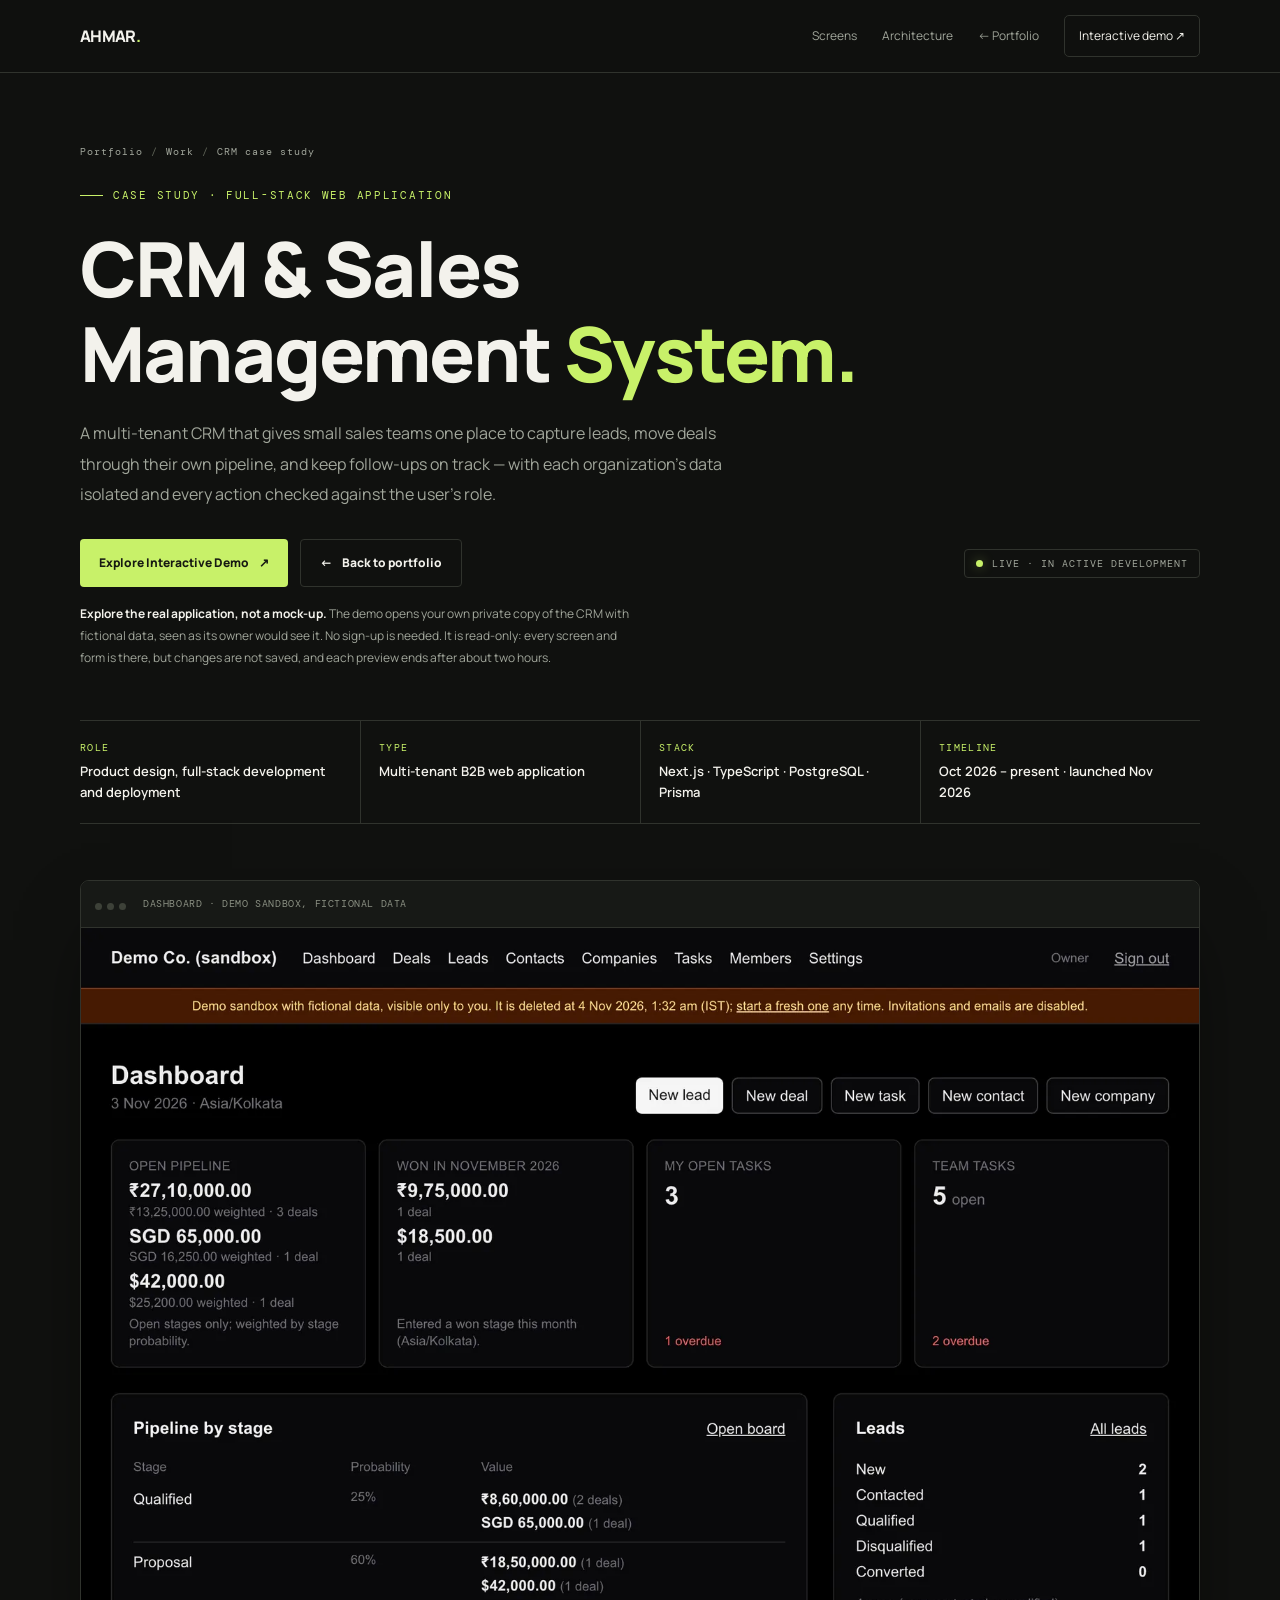
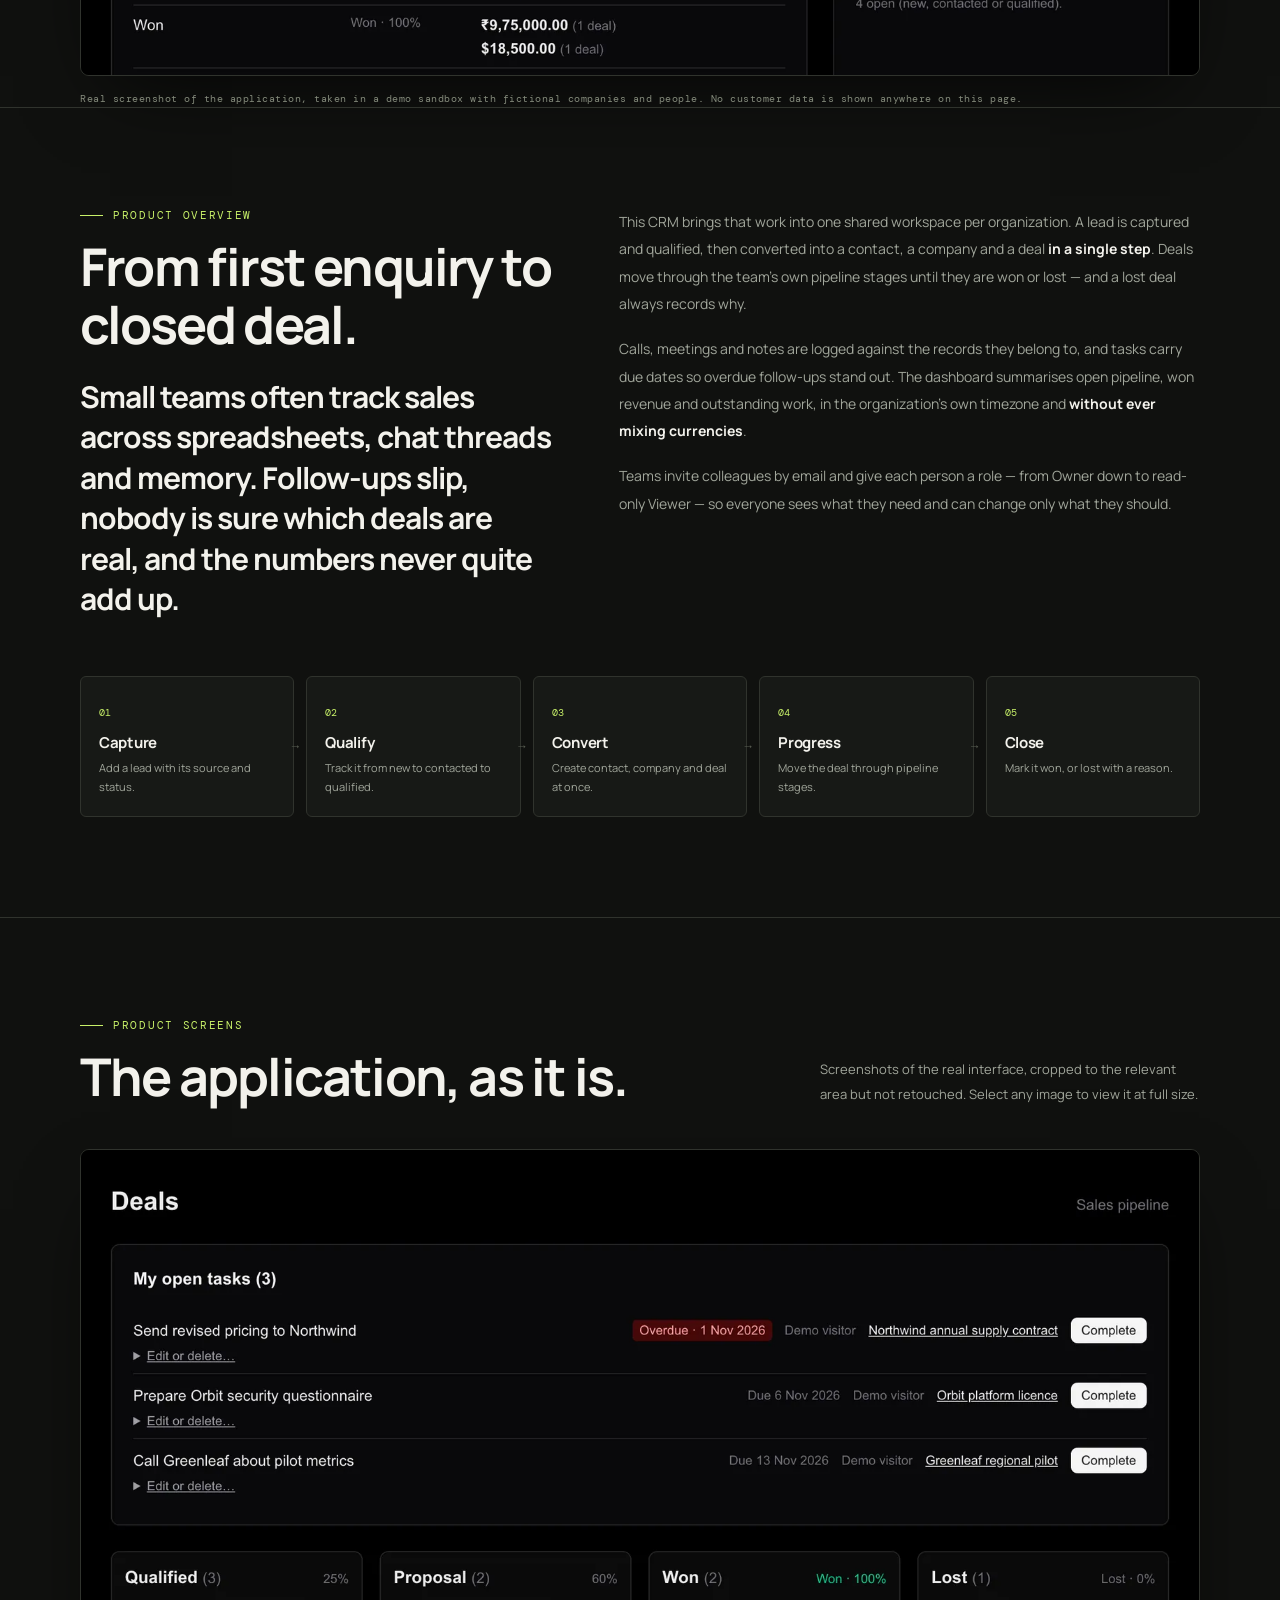
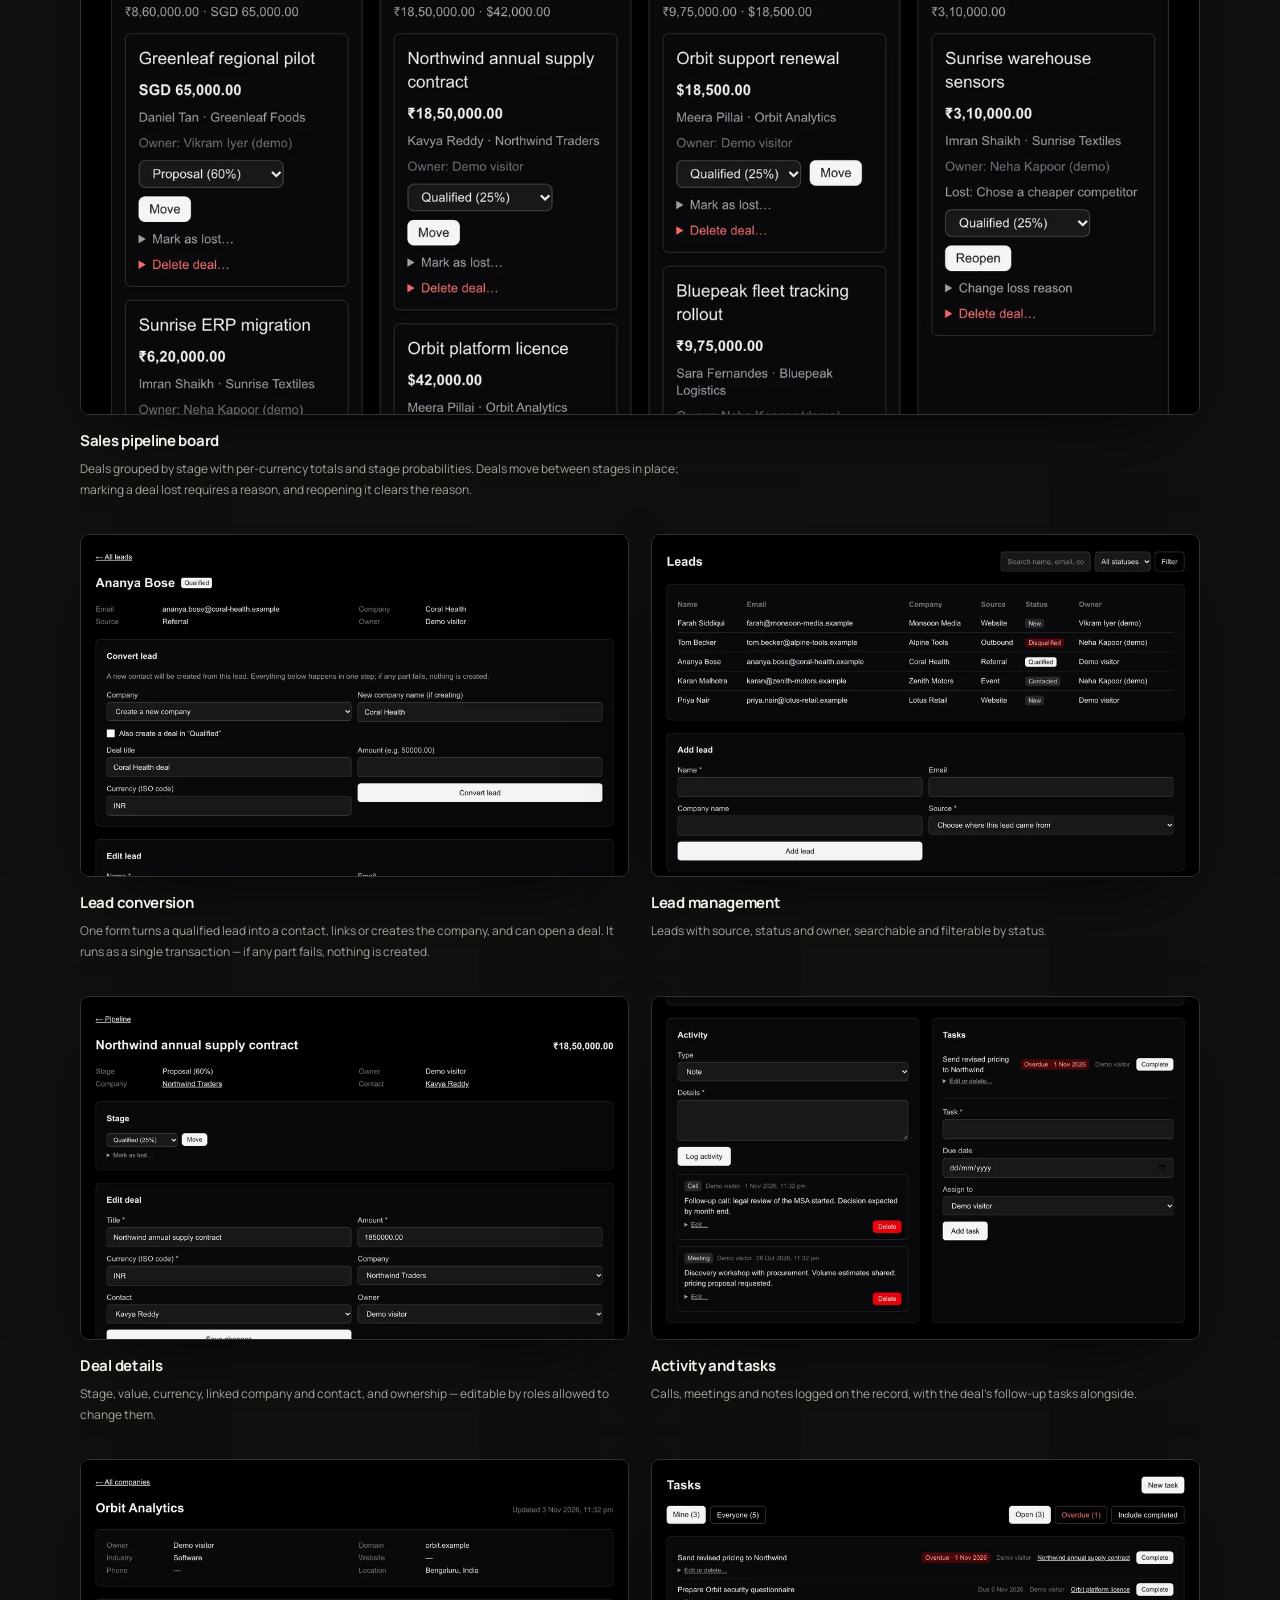
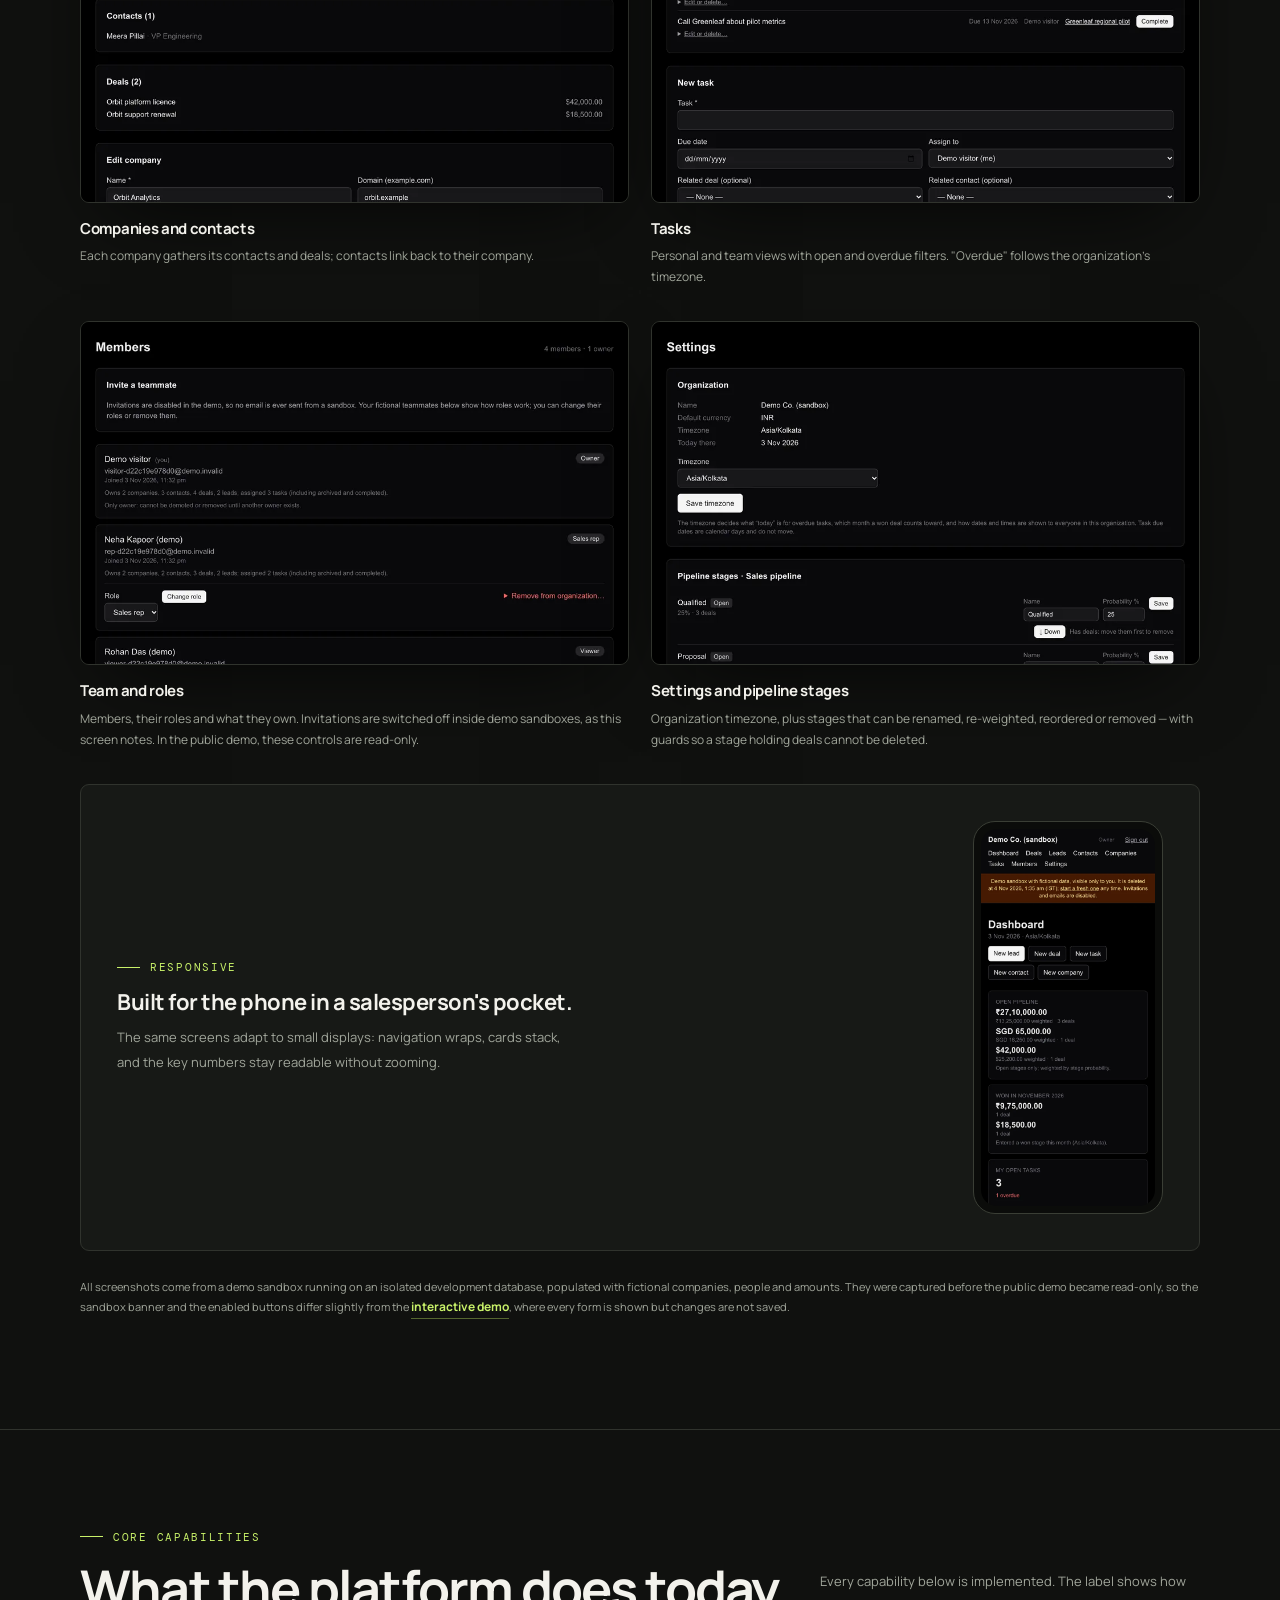
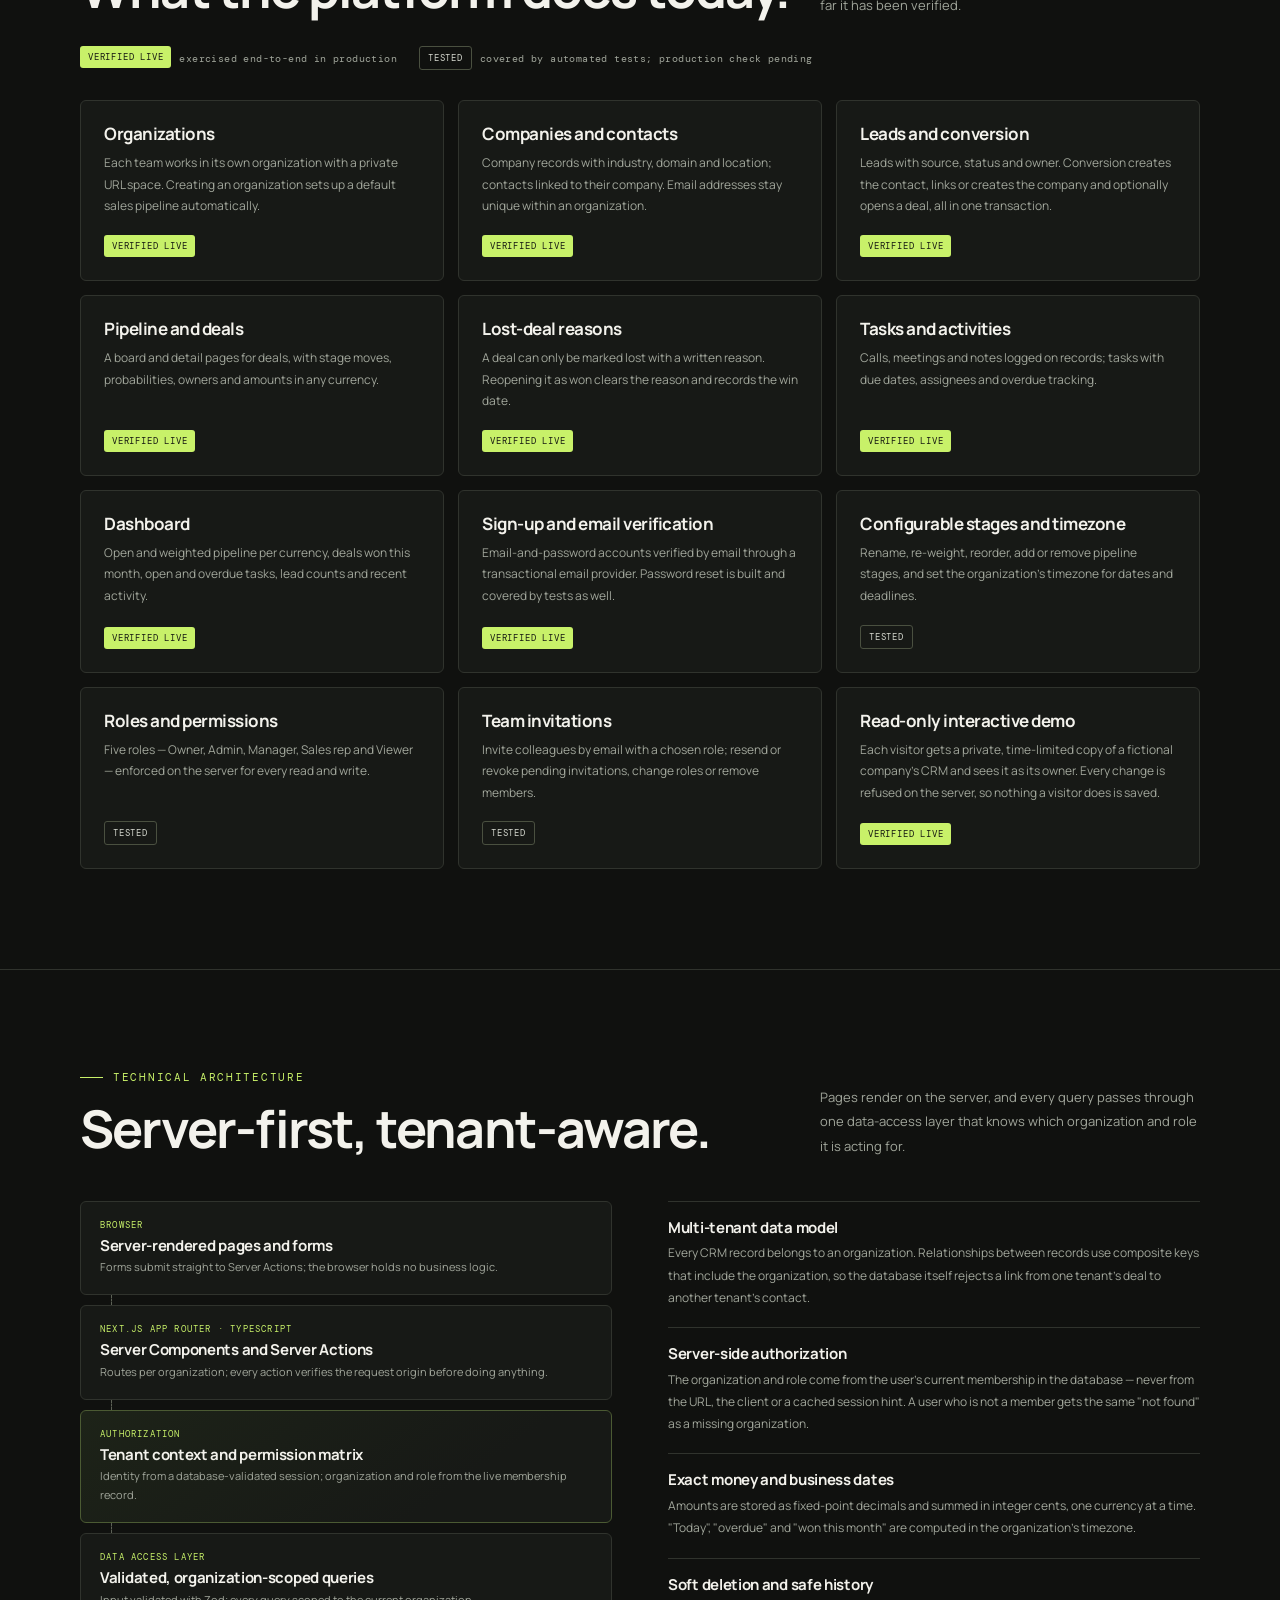
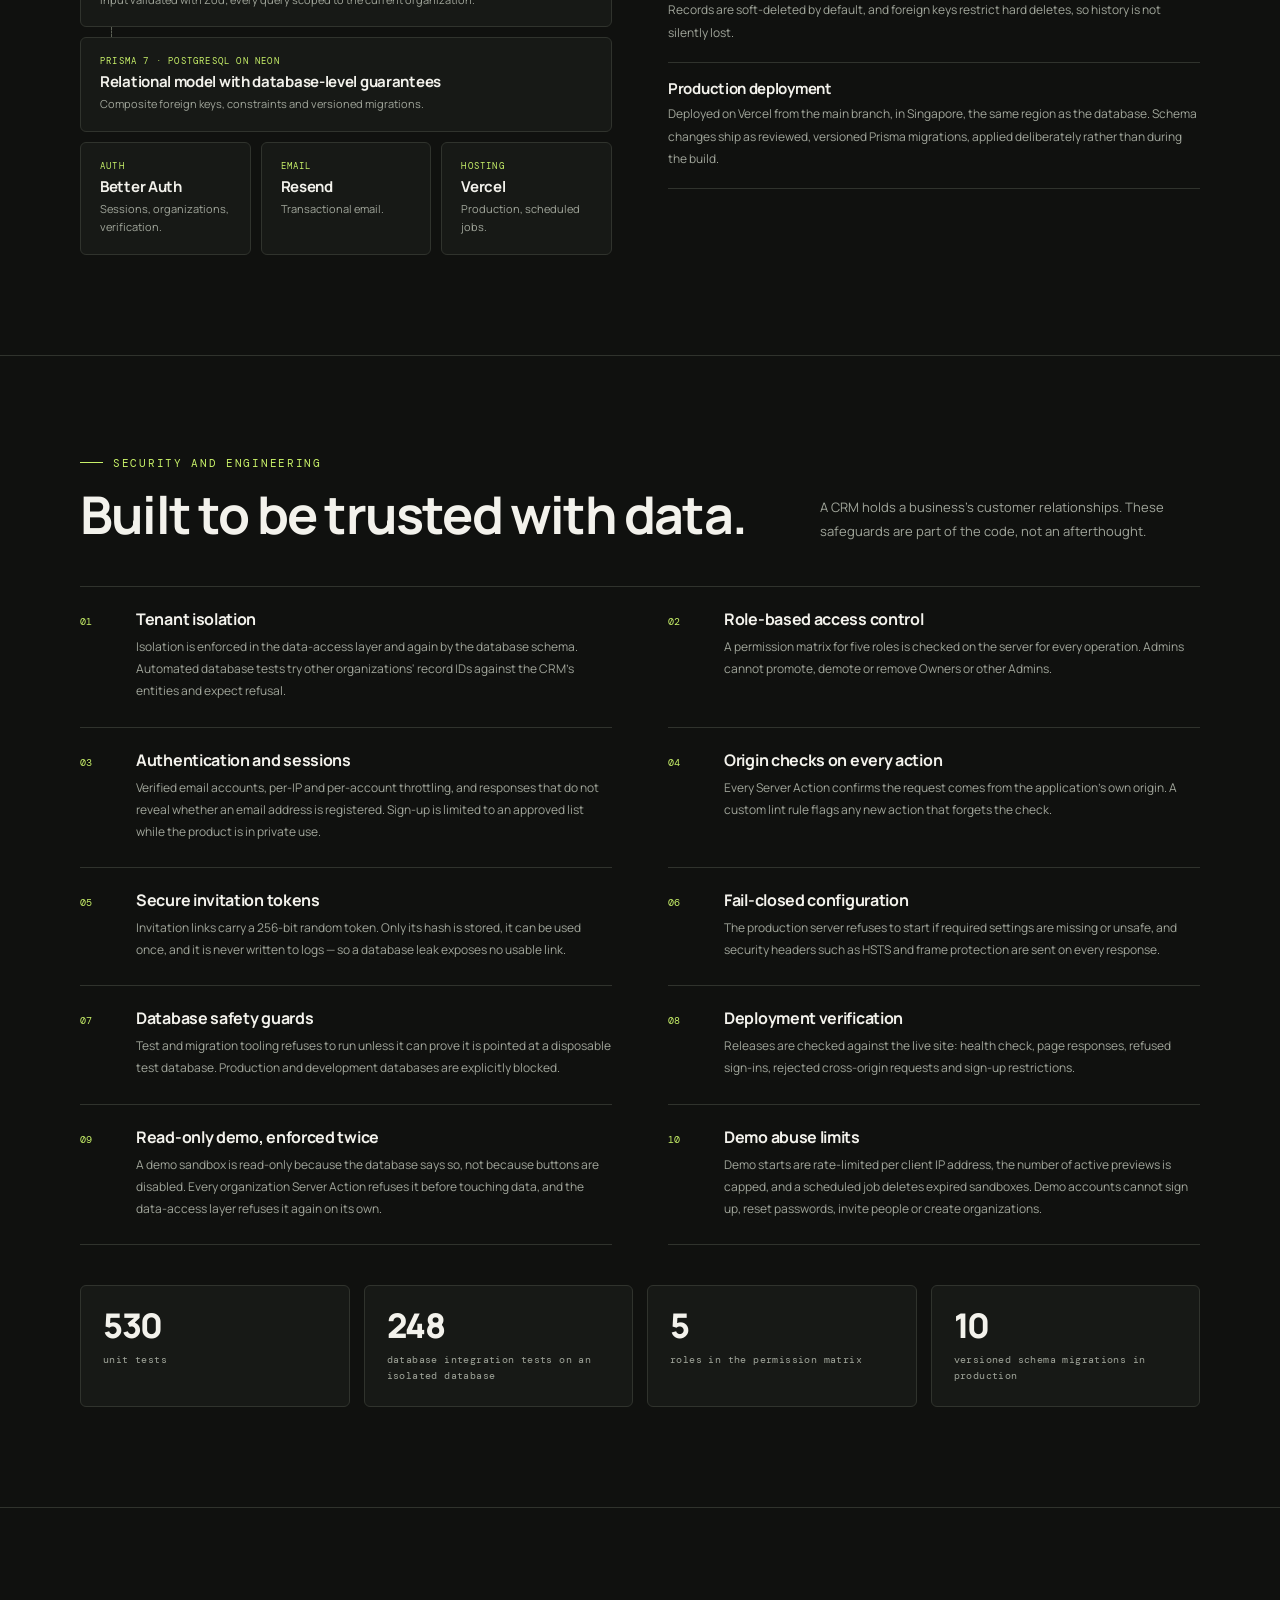
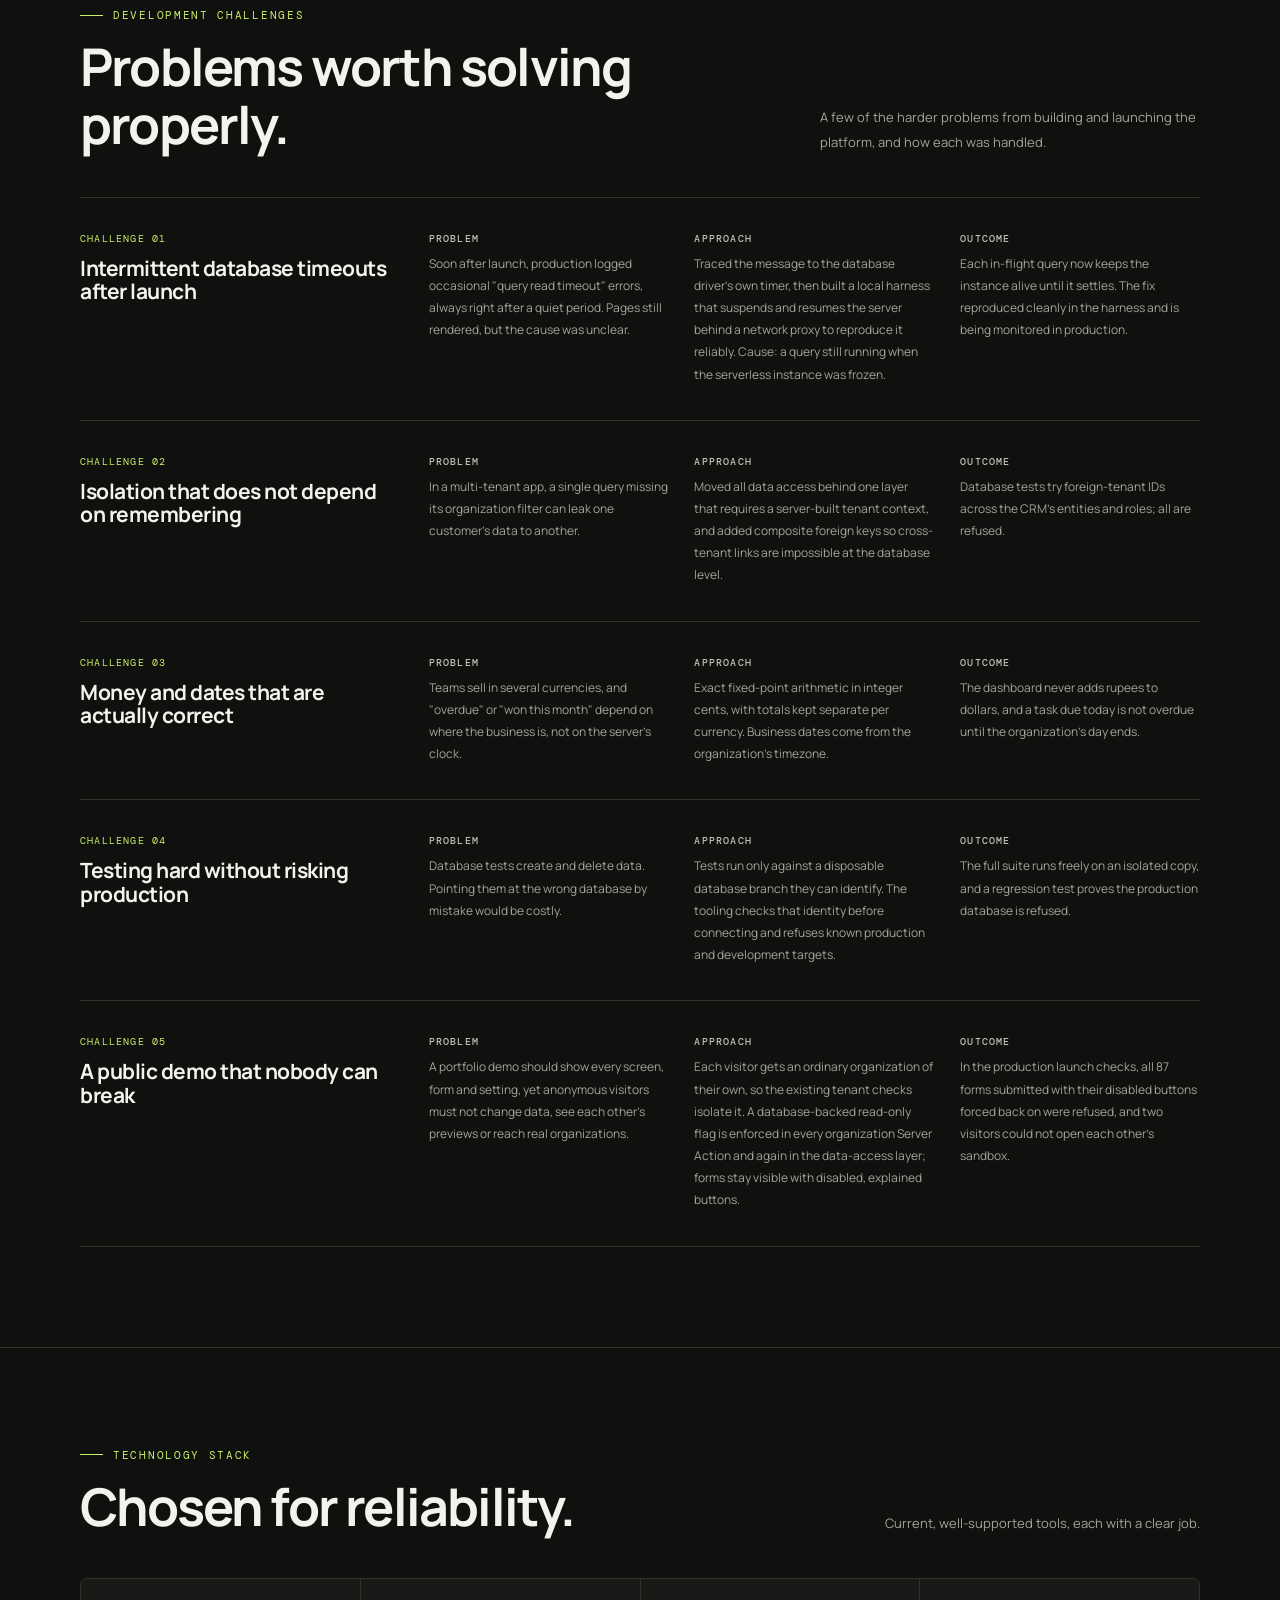
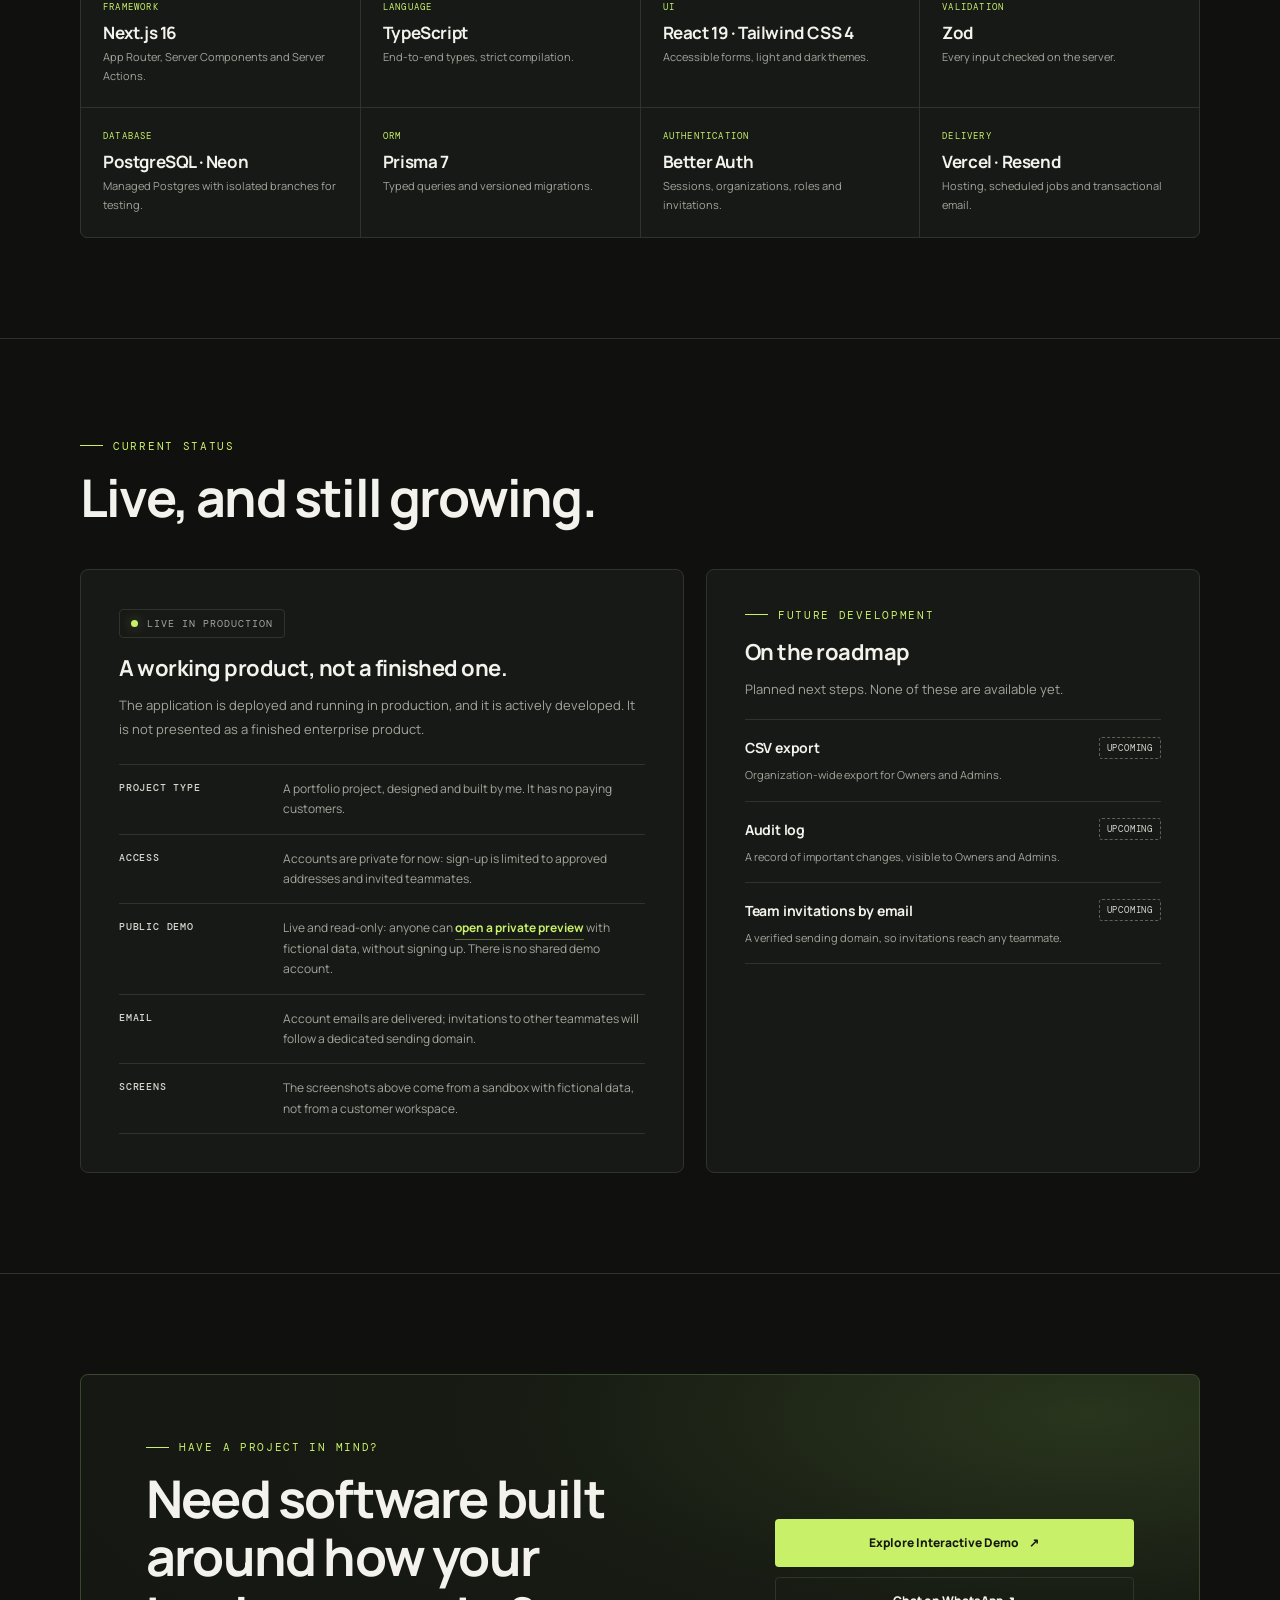
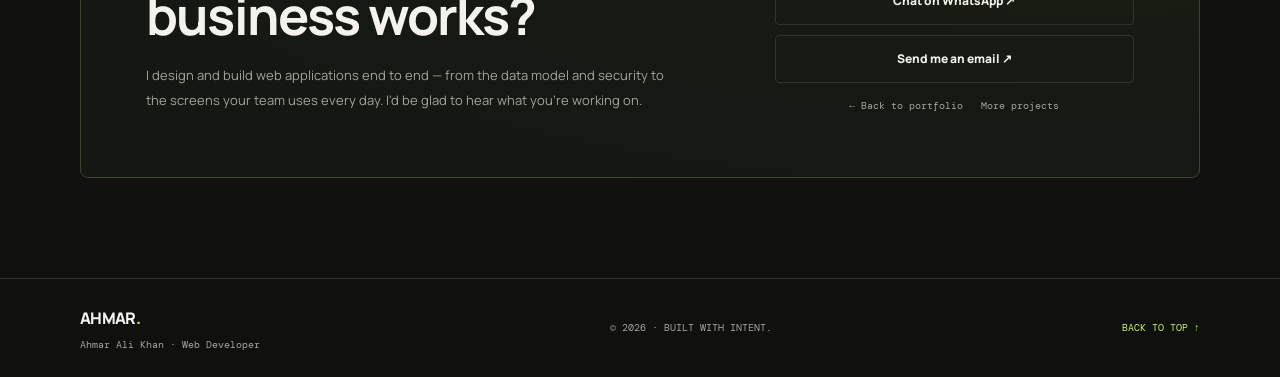
==== crm-sales-system.html @ 6e17b2b0 "feat(portfolio): publish CRM case study and interactive demo Co-Authored-By: Claude Opus 5.5 <norepl" ====
<!DOCTYPE html>
<html lang="en">
<head>
  <meta charset="UTF-8">
  <meta name="viewport" content="width=device-width, initial-scale=1.0">
  <meta name="theme-color" content="#10110f">
  <title>CRM &amp; Sales Management System — Case Study | Ahmar Ali Khan</title>
  <meta name="description" content="Case study: a live, multi-tenant CRM built with Next.js, TypeScript, PostgreSQL, Prisma and Better Auth — leads, deals, pipeline stages, tasks, team roles and tenant isolation, with a read-only interactive demo.">
  <link rel="canonical" href="https://ahmarr.github.io/crm-sales-system.html">
  <meta property="og:type" content="article">
  <meta property="og:site_name" content="Ahmar Ali Khan">
  <meta property="og:url" content="https://ahmarr.github.io/crm-sales-system.html">
  <meta property="og:title" content="CRM & Sales Management System — Case Study">
  <meta property="og:description" content="A live, multi-tenant CRM for small sales teams: leads, deals, pipeline stages, tasks and team roles. Built with Next.js, TypeScript, PostgreSQL and Prisma. Explore it in a read-only interactive demo.">
  <meta property="og:image" content="https://ahmarr.github.io/assets/crm/crm-og-1200x630.jpg">
  <meta property="og:image:width" content="1200">
  <meta property="og:image:height" content="630">
  <meta property="og:image:alt" content="The CRM dashboard showing open pipeline, won deals, tasks and pipeline by stage, with fictional demo data.">
  <meta name="twitter:card" content="summary_large_image">
  <meta name="twitter:title" content="CRM & Sales Management System — Case Study">
  <meta name="twitter:description" content="A live, multi-tenant CRM built with Next.js, TypeScript, PostgreSQL, Prisma and Better Auth, with a read-only interactive demo.">
  <meta name="twitter:image" content="https://ahmarr.github.io/assets/crm/crm-og-1200x630.jpg">
  <link rel="preconnect" href="https://fonts.googleapis.com">
  <link rel="preconnect" href="https://fonts.gstatic.com" crossorigin>
  <link href="https://fonts.googleapis.com/css2?family=DM+Mono:wght@400;500&family=Manrope:wght@400;500;600;700;800&display=swap" rel="stylesheet">
  <link rel="preload" as="image" href="assets/crm/crm-dashboard-1600.webp" imagesrcset="assets/crm/crm-dashboard-960.webp 960w, assets/crm/crm-dashboard-1600.webp 1600w" imagesizes="(max-width: 760px) 100vw, 1120px">
  <style>
    /* Tokens and base: identical to the portfolio home page. */
    :root {
      --bg: #10110f;
      --panel: #171916;
      --panel2: #1c1f1b;
      --text: #f3f2ec;
      --muted: #a1a69b;
      --line: #30332d;
      --accent: #c8f169;
      --dark: #171a12;
      --mono: "DM Mono", monospace;
      --sans: "Manrope", sans-serif;
      --width: 1120px;
    }

    * { box-sizing: border-box; }
    html { scroll-behavior: smooth; scroll-padding-top: 90px; }
    body {
      margin: 0;
      background: var(--bg);
      color: var(--text);
      font-family: var(--sans);
      line-height: 1.65;
      -webkit-font-smoothing: antialiased;
    }
    a { color: inherit; text-decoration: none; }
    button, a { -webkit-tap-highlight-color: transparent; }
    button { font: inherit; }
    img { display: block; max-width: 100%; height: auto; }
    ::selection { background: var(--accent); color: var(--dark); }
    :focus-visible { outline: 2px solid var(--accent); outline-offset: 3px; border-radius: 3px; }
    .skip { position: absolute; left: 12px; top: -60px; z-index: 50; padding: 10px 14px; background: var(--accent); color: var(--dark); font-size: 12px; font-weight: 800; border-radius: 4px; }
    .skip:focus { top: 12px; }
    .wrap { width: min(var(--width), calc(100% - 44px)); margin: auto; }
    .eyebrow {
      display: flex; align-items: center; gap: 10px;
      font: 11px var(--mono); letter-spacing: 1.7px;
      text-transform: uppercase; color: var(--accent);
    }
    .eyebrow:before { content: ""; width: 23px; height: 1px; background: var(--accent); }
    .section { padding: 100px 0; border-top: 1px solid var(--line); }
    .section-head {
      display: flex; justify-content: space-between; align-items: end;
      gap: 24px; margin-bottom: 42px;
    }
    .section-head > p { max-width: 380px; font-size: 13px; line-height: 1.9; margin: 0; }
    h1, h2, h3, p { margin-top: 0; }
    h1, h2, h3 { line-height: 1.12; letter-spacing: -1.8px; }
    h2 { font-size: clamp(32px, 5vw, 52px); margin: 16px 0 0; }
    h3 { letter-spacing: -0.5px; }
    p { color: var(--muted); }
    .nav {
      position: sticky; top: 0; z-index: 20;
      background: rgba(16,17,15,.9); backdrop-filter: blur(18px);
      border-bottom: 1px solid var(--line);
    }
    .nav-inner {
      min-height: 72px; display: flex; align-items: center;
      justify-content: space-between; gap: 18px;
    }
    .brand { font-weight: 800; letter-spacing: -.7px; }
    .brand span { color: var(--accent); }
    .nav-links { display: flex; align-items: center; gap: 25px; font-size: 12px; color: var(--muted); }
    .nav-links a:hover, .text-link:hover { color: var(--accent); }
    .nav-cta {
      border: 1px solid var(--line); padding: 10px 14px; border-radius: 5px;
      color: var(--text); font-size: 12px; white-space: nowrap;
    }
    .nav-cta:hover { border-color: var(--accent); }
    .btn {
      display: inline-flex; justify-content: center; align-items: center; gap: 10px;
      min-height: 48px; padding: 0 19px; border-radius: 4px;
      font-size: 12px; font-weight: 800; transition: transform .2s, background .2s, border-color .2s;
    }
    .btn:hover { transform: translateY(-2px); }
    .btn-primary { background: var(--accent); color: var(--dark); }
    .btn-secondary { border: 1px solid var(--line); color: var(--text); }
    .btn-secondary:hover { border-color: var(--accent); }
    .actions { display: flex; flex-wrap: wrap; gap: 12px; }
    .sr-only { position: absolute; width: 1px; height: 1px; padding: 0; margin: -1px; overflow: hidden; clip: rect(0 0 0 0); white-space: nowrap; border: 0; }
    .demo-note { max-width: 560px; margin: 16px 0 0; font-size: 12px; line-height: 1.8; }
    .demo-note strong { color: var(--text); font-weight: 700; }
    .text-link { color: var(--accent); border-bottom: 1px solid #c8f16960; padding-bottom: 3px; font-size: 12px; font-weight: 700; }
    .chip { font: 10px var(--mono); color: #bdc2b4; padding: 6px 9px; border: 1px solid var(--line); border-radius: 3px; white-space: nowrap; }
    .chips { display: flex; flex-wrap: wrap; gap: 7px; }
    .reveal { animation: rise .75s both; }
    @keyframes rise { from { opacity: 0; transform: translateY(12px); } to { opacity: 1; transform: translateY(0); } }

    /* Hero */
    .hero { padding: 72px 0 0; }
    .crumb { font: 10px var(--mono); letter-spacing: 1px; color: var(--muted); margin-bottom: 30px; }
    .crumb a:hover { color: var(--accent); }
    .crumb span { color: #5d6256; margin: 0 8px; }
    .hero h1 { font-size: clamp(40px, 6.6vw, 76px); font-weight: 800; margin: 24px 0 22px; max-width: 900px; }
    .hero h1 .highlight { color: var(--accent); }
    .hero-lede { max-width: 680px; font-size: 16px; line-height: 1.9; margin-bottom: 30px; }
    .hero-row { display: flex; flex-wrap: wrap; align-items: center; justify-content: space-between; gap: 22px 30px; }
    .live-pill {
      display: inline-flex; align-items: center; gap: 9px; padding: 7px 11px;
      border: 1px solid var(--line); border-radius: 4px;
      color: var(--muted); font: 10px var(--mono); text-transform: uppercase; letter-spacing: 1px;
    }
    .dot { width: 7px; height: 7px; background: var(--accent); border-radius: 50%; box-shadow: 0 0 12px #c8f16666; }
    .meta {
      display: grid; grid-template-columns: repeat(4, minmax(0, 1fr));
      margin-top: 52px; border-top: 1px solid var(--line); border-bottom: 1px solid var(--line);
    }
    .meta div { padding: 20px 18px 20px 0; }
    .meta div + div { padding-left: 18px; border-left: 1px solid var(--line); }
    .meta dt { font: 10px var(--mono); letter-spacing: 1.3px; color: var(--accent); text-transform: uppercase; margin-bottom: 7px; }
    .meta dd { margin: 0; font-size: 13px; font-weight: 600; line-height: 1.6; }
    .meta { margin-left: 0; margin-right: 0; }
    .hero-shot { margin: 56px 0 0; }

    /* Screenshot frame */
    .frame {
      background: #0b0c0a; border: 1px solid var(--line); border-radius: 9px; overflow: hidden;
      box-shadow: 0 30px 80px -30px #000c;
    }
    .frame-bar {
      display: flex; align-items: center; gap: 12px; padding: 10px 14px;
      border-bottom: 1px solid var(--line); background: var(--panel);
    }
    .frame-bar i { width: 7px; height: 7px; border-radius: 50%; background: #3d4138; display: inline-block; margin-right: 5px; }
    .frame-bar span { font: 10px var(--mono); color: #8a8f82; letter-spacing: .6px; }
    .frame a { display: block; }
    .frame img { width: 100%; }
    .caption { margin-top: 14px; font: 10px var(--mono); letter-spacing: .5px; color: #858b7c; line-height: 1.7; }

    /* Overview */
    .overview-grid { display: grid; grid-template-columns: .9fr 1.1fr; gap: 64px; }
    .lead-text { font-size: clamp(22px, 2.6vw, 30px); font-weight: 700; letter-spacing: -1px; line-height: 1.35; color: var(--text); margin: 22px 0 0; }
    .prose p { font-size: 14px; line-height: 1.95; margin-bottom: 18px; }
    .prose strong { color: var(--text); font-weight: 700; }
    .flow { list-style: none; margin: 56px 0 0; padding: 0; display: grid; grid-template-columns: repeat(5, minmax(0, 1fr)); gap: 12px; counter-reset: step; }
    .flow li { position: relative; padding: 20px 18px; border: 1px solid var(--line); border-radius: 6px; background: var(--panel); }
    .flow li:before { counter-increment: step; content: "0" counter(step); font: 10px var(--mono); color: var(--accent); }
    .flow li + li:after {
      content: "→"; position: absolute; left: -12px; top: 50%; transform: translate(-50%, -50%);
      font: 12px var(--mono); color: #5d6256;
    }
    .flow h3 { font-size: 15px; margin: 12px 0 6px; letter-spacing: -.3px; }
    .flow p { font-size: 11px; line-height: 1.75; margin: 0; }

    /* Gallery */
    .gallery { display: grid; grid-template-columns: repeat(2, minmax(0, 1fr)); gap: 34px 22px; }
    .gallery figure { margin: 0; }
    .gallery .wide { grid-column: 1 / -1; }
    .gallery figcaption { margin-top: 14px; }
    .gallery figcaption strong { display: block; font-size: 15px; letter-spacing: -.3px; margin-bottom: 4px; }
    .gallery figcaption span { display: block; font-size: 12px; line-height: 1.75; color: var(--muted); max-width: 620px; }
    .frame a:hover img { opacity: .92; }
    .mobile-row {
      grid-column: 1 / -1; display: grid; grid-template-columns: 1fr auto; gap: 40px; align-items: center;
      padding: 36px; border: 1px solid var(--line); border-radius: 9px; background: var(--panel);
    }
    .mobile-row h3 { font-size: 22px; margin: 16px 0 10px; }
    .mobile-row p { font-size: 13px; line-height: 1.9; margin: 0; max-width: 460px; }
    .phones { display: flex; gap: 18px; }
    .phone { width: 190px; margin: 0; border: 1px solid #3a3e35; border-radius: 22px; padding: 7px; background: #0b0c0a; }
    .phone img { border-radius: 16px; }
    .shots-note { margin-top: 26px; font-size: 11px; line-height: 1.8; }

    /* Capabilities */
    .legend { display: flex; flex-wrap: wrap; gap: 10px 22px; margin: -14px 0 30px; font: 10px var(--mono); color: var(--muted); letter-spacing: .4px; }
    .legend span { display: inline-flex; align-items: center; gap: 8px; }
    .cap-grid { display: grid; grid-template-columns: repeat(3, minmax(0, 1fr)); gap: 14px; }
    .cap { display: flex; flex-direction: column; padding: 23px; border: 1px solid var(--line); border-radius: 6px; background: var(--panel); }
    .cap h3 { font-size: 17px; margin: 0 0 9px; }
    .cap p { font-size: 12px; line-height: 1.8; margin: 0 0 18px; }
    .status { margin-top: auto; align-self: flex-start; font: 9px var(--mono); letter-spacing: .8px; text-transform: uppercase; padding: 5px 8px; border-radius: 3px; }
    .status.live { color: var(--dark); background: var(--accent); }
    .status.tested { color: #d5d8cf; border: 1px solid #4a5040; }
    .legend .status { margin: 0; }

    /* Architecture */
    .arch-grid { display: grid; grid-template-columns: 1fr 1fr; gap: 56px; align-items: start; }
    .layers { display: grid; gap: 10px; }
    .layer { padding: 17px 19px; border: 1px solid var(--line); border-radius: 6px; background: var(--panel); position: relative; }
    .layer + .layer:before { content: ""; position: absolute; left: 30px; top: -11px; height: 10px; border-left: 1px dashed #5d6256; }
    .layer .tag { font: 9px var(--mono); color: var(--accent); letter-spacing: 1.2px; text-transform: uppercase; }
    .layer h3 { font-size: 15px; margin: 7px 0 4px; letter-spacing: -.3px; }
    .layer p { font-size: 11px; line-height: 1.7; margin: 0; }
    .layer.accent { border-color: #4b5a33; background: linear-gradient(145deg, #1d2318, #171916 70%); }
    .side { display: grid; grid-template-columns: repeat(3, minmax(0, 1fr)); gap: 10px; margin-top: 10px; }
    .side .layer:before { display: none; }
    .arch-points { list-style: none; padding: 0; margin: 0; border-top: 1px solid var(--line); }
    .arch-points li { padding: 18px 0; border-bottom: 1px solid var(--line); }
    .arch-points h3 { font-size: 15px; margin: 0 0 6px; letter-spacing: -.3px; }
    .arch-points p { font-size: 12px; line-height: 1.85; margin: 0; }

    /* Security */
    .sec-grid { display: grid; grid-template-columns: repeat(2, minmax(0, 1fr)); gap: 0 56px; border-top: 1px solid var(--line); }
    .sec { display: grid; grid-template-columns: 44px 1fr; gap: 12px; padding: 24px 0; border-bottom: 1px solid var(--line); }
    .sec .n { font: 10px var(--mono); color: var(--accent); padding-top: 4px; }
    .sec h3 { font-size: 16px; margin: 0 0 7px; letter-spacing: -.3px; }
    .sec p { font-size: 12px; line-height: 1.85; margin: 0; }
    .figures { display: grid; grid-template-columns: repeat(4, minmax(0, 1fr)); gap: 14px; margin-top: 40px; }
    .figure { padding: 22px; border: 1px solid var(--line); border-radius: 6px; background: var(--panel); }
    .figure b { display: block; font-size: 34px; font-weight: 800; letter-spacing: -1.5px; line-height: 1; color: var(--text); }
    .figure span { display: block; margin-top: 10px; font: 10px var(--mono); color: var(--muted); letter-spacing: .4px; line-height: 1.6; }

    /* Challenges */
    .challenge { padding: 34px 0; border-top: 1px solid var(--line); display: grid; grid-template-columns: .8fr 2fr; gap: 40px; }
    .challenge:last-child { border-bottom: 1px solid var(--line); }
    .challenge .n { font: 10px var(--mono); color: var(--accent); letter-spacing: 1.2px; }
    .challenge h3 { font-size: 21px; margin: 12px 0 0; }
    .cha-cols { display: grid; grid-template-columns: repeat(3, minmax(0, 1fr)); gap: 26px; }
    .cha-cols h4 { margin: 0 0 8px; font: 10px var(--mono); letter-spacing: 1.2px; text-transform: uppercase; color: #bdc2b4; font-weight: 500; }
    .cha-cols p { font-size: 12px; line-height: 1.85; margin: 0; }

    /* Stack */
    .stack-grid { display: grid; grid-template-columns: repeat(4, minmax(0, 1fr)); gap: 1px; background: var(--line); border: 1px solid var(--line); border-radius: 7px; overflow: hidden; }
    .stack-item { background: var(--panel); padding: 22px; }
    .stack-item .k { font: 9px var(--mono); letter-spacing: 1.2px; text-transform: uppercase; color: var(--accent); }
    .stack-item h3 { font-size: 17px; margin: 10px 0 6px; letter-spacing: -.4px; }
    .stack-item p { font-size: 11px; line-height: 1.7; margin: 0; }

    /* Status and roadmap */
    .status-grid { display: grid; grid-template-columns: 1.1fr .9fr; gap: 22px; align-items: stretch; }
    .panel { padding: clamp(24px, 4vw, 38px); border: 1px solid var(--line); border-radius: 8px; background: var(--panel); }
    .panel h3 { font-size: 22px; margin: 18px 0 12px; }
    .panel > p { font-size: 13px; line-height: 1.9; }
    .facts { list-style: none; padding: 0; margin: 22px 0 0; border-top: 1px solid var(--line); }
    .facts li { display: grid; grid-template-columns: 150px 1fr; gap: 14px; padding: 14px 0; border-bottom: 1px solid var(--line); font-size: 12px; line-height: 1.7; color: var(--muted); }
    .facts li b { font: 10px var(--mono); letter-spacing: .8px; text-transform: uppercase; color: #d5d8cf; font-weight: 500; padding-top: 2px; }
    .roadmap { list-style: none; padding: 0; margin: 18px 0 0; }
    .roadmap li { padding: 16px 0; border-bottom: 1px solid var(--line); }
    .roadmap li:first-child { border-top: 1px solid var(--line); }
    .roadmap .row { display: flex; justify-content: space-between; gap: 12px; align-items: center; }
    .roadmap h4 { margin: 0; font-size: 14px; letter-spacing: -.2px; }
    .roadmap p { margin: 6px 0 0; font-size: 11px; line-height: 1.75; }
    .upcoming { flex: none; font: 9px var(--mono); letter-spacing: .8px; text-transform: uppercase; color: #d5d8cf; border: 1px dashed #5d6256; padding: 4px 7px; border-radius: 3px; }

    /* CTA and footer (as on the home page) */
    .contact-panel {
      padding: clamp(25px, 6vw, 65px); border: 1px solid #3b4630; border-radius: 8px;
      background: radial-gradient(ellipse at 90% 10%, #29351d 0, #171b13 40%, #151713 80%);
      display: grid; grid-template-columns: 1fr .6fr; gap: 30px; align-items: end;
    }
    .contact-panel h2 { max-width: 650px; }
    .contact-panel p { max-width: 520px; font-size: 13px; line-height: 1.9; margin: 18px 0 0; }
    .contact-actions { display: flex; flex-direction: column; gap: 10px; }
    .contact-actions .btn { width: 100%; }
    .contact-links { display: flex; flex-wrap: wrap; gap: 8px 18px; margin-top: 6px; justify-content: center; font: 10px var(--mono); color: var(--muted); }
    .contact-links a:hover { color: var(--accent); }
    footer { padding: 26px 0; border-top: 1px solid var(--line); }
    .footer-inner { display: flex; justify-content: space-between; align-items: center; gap: 15px; }
    .footer-copy { font: 10px var(--mono); color: var(--muted); }
    .back-top { font: 10px var(--mono); color: var(--accent); }
    .footer-name { margin-top: 6px; }

    /* Lightbox (progressive enhancement: without JS the links open the image) */
    dialog.lightbox { padding: 0; border: 1px solid var(--line); border-radius: 8px; background: #0b0c0a; max-width: min(1500px, 94vw); max-height: 92vh; overflow: auto; color: var(--text); }
    dialog.lightbox::backdrop { background: rgba(8,9,7,.86); }
    dialog.lightbox img { width: 100%; }
    .lb-bar { position: sticky; top: 0; display: flex; justify-content: space-between; align-items: center; gap: 12px; padding: 10px 14px; background: var(--panel); border-bottom: 1px solid var(--line); font: 10px var(--mono); color: var(--muted); }
    .lb-close { background: none; border: 1px solid var(--line); color: var(--text); border-radius: 4px; padding: 6px 10px; cursor: pointer; font: 10px var(--mono); }
    .lb-close:hover { border-color: var(--accent); }

    @media (prefers-reduced-motion: reduce) {
      *, *::before, *::after { scroll-behavior: auto !important; animation: none !important; transition: none !important; }
    }
    @media (max-width: 960px) {
      .cap-grid { grid-template-columns: repeat(2, minmax(0, 1fr)); }
      .stack-grid { grid-template-columns: repeat(2, minmax(0, 1fr)); }
      .flow { grid-template-columns: 1fr; }
      .flow li + li:after { left: 30px; top: -12px; transform: translate(-50%, -50%) rotate(90deg); }
      .arch-grid, .overview-grid, .status-grid { grid-template-columns: 1fr; gap: 36px; }
      .challenge { grid-template-columns: 1fr; gap: 18px; }
      .figures { grid-template-columns: repeat(2, minmax(0, 1fr)); }
      .mobile-row { grid-template-columns: 1fr; }
    }
    @media (max-width: 760px) {
      .wrap { width: min(100% - 34px, var(--width)); }
      .nav-inner { min-height: 64px; }
      .nav-links { gap: 14px; }
      .nav-links .hide-sm { display: none; }
      .nav-cta { padding: 9px 10px; }
      .hero { padding-top: 48px; }
      .hero-lede { font-size: 14px; }
      .meta { grid-template-columns: 1fr 1fr; }
      .meta div:nth-child(3) { padding-left: 0; border-left: 0; }
      .meta div:nth-child(n+3) { border-top: 1px solid var(--line); }
      .section { padding: 72px 0; }
      .section-head { display: block; }
      .section-head > p { margin-top: 14px; }
      .gallery { grid-template-columns: 1fr; gap: 30px; }
      .mobile-row { padding: 24px; }
      .phones { gap: 12px; }
      .phone { width: calc(50% - 6px); border-radius: 18px; padding: 5px; }
      .phone img { border-radius: 13px; }
      .cap-grid, .sec-grid, .cha-cols, .side { grid-template-columns: 1fr; }
      .stack-grid { grid-template-columns: 1fr 1fr; }
      .facts li { grid-template-columns: 1fr; gap: 4px; }
      .contact-panel { grid-template-columns: 1fr; }
      .contact-actions { max-width: 330px; }
      .footer-inner { flex-wrap: wrap; }
    }
    @media (max-width: 420px) {
      .stack-grid, .figures { grid-template-columns: 1fr; }
      .frame-bar span { display: none; }
    }
  </style>
</head>
<body>
  <a class="skip" href="#main">Skip to content</a>
  <nav class="nav" aria-label="Main">
    <div class="wrap nav-inner">
      <a class="brand" href="index.html" aria-label="Ahmar Ali Khan — portfolio home">AHMAR<span>.</span></a>
      <div class="nav-links">
        <a class="hide-sm" href="#screens">Screens</a>
        <a class="hide-sm" href="#architecture">Architecture</a>
        <a href="index.html#work">← Portfolio</a>
        <a class="nav-cta" href="https://crm-sales-system.vercel.app/demo" target="_blank" rel="noopener noreferrer">Interactive demo <span aria-hidden="true">↗</span><span class="sr-only"> (opens in a new tab)</span></a>
      </div>
    </div>
  </nav>

  <main id="main">
    <!-- A. Hero -->
    <header class="hero" id="top">
      <div class="wrap">
        <div class="crumb reveal"><a href="index.html">Portfolio</a><span>/</span><a href="index.html#work">Work</a><span>/</span>CRM case study</div>
        <div class="reveal">
          <div class="eyebrow">Case study · Full-stack web application</div>
          <h1>CRM &amp; Sales Management <span class="highlight">System.</span></h1>
          <p class="hero-lede">A multi-tenant CRM that gives small sales teams one place to capture leads, move deals through their own pipeline, and keep follow-ups on track — with each organization's data isolated and every action checked against the user's role.</p>
          <div class="hero-row">
            <div class="actions">
              <a class="btn btn-primary" href="https://crm-sales-system.vercel.app/demo" target="_blank" rel="noopener noreferrer">Explore Interactive Demo <span aria-hidden="true">↗</span><span class="sr-only"> (opens in a new tab)</span></a>
              <a class="btn btn-secondary" href="index.html#work"><span aria-hidden="true">←</span> Back to portfolio</a>
            </div>
            <div class="live-pill"><span class="dot" aria-hidden="true"></span> Live · in active development</div>
          </div>
          <p class="demo-note"><strong>Explore the real application, not a mock-up.</strong> The demo opens your own private copy of the CRM with fictional data, seen as its owner would see it. No sign-up is needed. It is read-only: every screen and form is there, but changes are not saved, and each preview ends after about two hours.</p>
        </div>

        <dl class="meta">
          <div><dt>Role</dt><dd>Product design, full-stack development and deployment</dd></div>
          <div><dt>Type</dt><dd>Multi-tenant B2B web application</dd></div>
          <div><dt>Stack</dt><dd>Next.js · TypeScript · PostgreSQL · Prisma</dd></div>
          <div><dt>Timeline</dt><dd>Oct 2026 – present · launched Nov 2026</dd></div>
        </dl>

        <figure class="hero-shot">
          <div class="frame">
            <div class="frame-bar" aria-hidden="true"><div><i></i><i></i><i></i></div><span>DASHBOARD · DEMO SANDBOX, FICTIONAL DATA</span></div>
            <a href="assets/crm/crm-dashboard-1600.webp" data-lightbox data-caption="Dashboard — demo sandbox with fictional data">
              <img src="assets/crm/crm-dashboard-1600.webp" srcset="assets/crm/crm-dashboard-960.webp 960w, assets/crm/crm-dashboard-1600.webp 1600w" sizes="(max-width: 760px) 100vw, 1120px" width="1600" height="1069" fetchpriority="high" decoding="async" alt="CRM dashboard: open pipeline per currency with weighted totals, deals won this month, open and overdue tasks, pipeline value by stage, and lead counts by status.">
            </a>
          </div>
          <figcaption class="caption">Real screenshot of the application, taken in a demo sandbox with fictional companies and people. No customer data is shown anywhere on this page.</figcaption>
        </figure>
      </div>
    </header>

    <!-- B. Overview -->
    <section class="section" id="overview" aria-labelledby="overview-title">
      <div class="wrap">
        <div class="overview-grid">
          <div>
            <div class="eyebrow">Product overview</div>
            <h2 id="overview-title">From first enquiry to closed deal.</h2>
            <p class="lead-text">Small teams often track sales across spreadsheets, chat threads and memory. Follow-ups slip, nobody is sure which deals are real, and the numbers never quite add up.</p>
          </div>
          <div class="prose">
            <p>This CRM brings that work into one shared workspace per organization. A lead is captured and qualified, then converted into a contact, a company and a deal <strong>in a single step</strong>. Deals move through the team's own pipeline stages until they are won or lost — and a lost deal always records why.</p>
            <p>Calls, meetings and notes are logged against the records they belong to, and tasks carry due dates so overdue follow-ups stand out. The dashboard summarises open pipeline, won revenue and outstanding work, in the organization's own timezone and <strong>without ever mixing currencies</strong>.</p>
            <p>Teams invite colleagues by email and give each person a role — from Owner down to read-only Viewer — so everyone sees what they need and can change only what they should.</p>
          </div>
        </div>

        <ol class="flow">
          <li><h3>Capture</h3><p>Add a lead with its source and status.</p></li>
          <li><h3>Qualify</h3><p>Track it from new to contacted to qualified.</p></li>
          <li><h3>Convert</h3><p>Create contact, company and deal at once.</p></li>
          <li><h3>Progress</h3><p>Move the deal through pipeline stages.</p></li>
          <li><h3>Close</h3><p>Mark it won, or lost with a reason.</p></li>
        </ol>
      </div>
    </section>

    <!-- C. Screens -->
    <section class="section" id="screens" aria-labelledby="screens-title">
      <div class="wrap">
        <div class="section-head">
          <div><div class="eyebrow">Product screens</div><h2 id="screens-title">The application, as it is.</h2></div>
          <p>Screenshots of the real interface, cropped to the relevant area but not retouched. Select any image to view it at full size.</p>
        </div>

        <div class="gallery">
          <figure class="wide">
            <div class="frame">
              <a href="assets/crm/crm-pipeline-1600.webp" data-lightbox data-caption="Sales pipeline board">
                <img src="assets/crm/crm-pipeline-1600.webp" srcset="assets/crm/crm-pipeline-960.webp 960w, assets/crm/crm-pipeline-1600.webp 1600w" sizes="(max-width: 760px) 100vw, 1120px" width="1600" height="1237" loading="lazy" decoding="async" alt="Deals board with Qualified, Proposal, Won and Lost columns. Each column shows its probability and per-currency totals; each deal card shows amount, contact, company, owner and a stage selector. A lost deal shows its loss reason.">
              </a>
            </div>
            <figcaption><strong>Sales pipeline board</strong><span>Deals grouped by stage with per-currency totals and stage probabilities. Deals move between stages in place; marking a deal lost requires a reason, and reopening it clears the reason.</span></figcaption>
          </figure>

          <figure>
            <div class="frame">
              <a href="assets/crm/crm-lead-conversion-1600.webp" data-lightbox data-caption="Lead conversion">
                <img src="assets/crm/crm-lead-conversion-960.webp" srcset="assets/crm/crm-lead-conversion-960.webp 960w, assets/crm/crm-lead-conversion-1600.webp 1600w" sizes="(max-width: 760px) 100vw, 549px" width="1600" height="1000" loading="lazy" decoding="async" alt="A qualified lead's page with a Convert lead form: choose or create a company, optionally create a deal with title, amount and currency.">
              </a>
            </div>
            <figcaption><strong>Lead conversion</strong><span>One form turns a qualified lead into a contact, links or creates the company, and can open a deal. It runs as a single transaction — if any part fails, nothing is created.</span></figcaption>
          </figure>

          <figure>
            <div class="frame">
              <a href="assets/crm/crm-leads-1600.webp" data-lightbox data-caption="Lead management">
                <img src="assets/crm/crm-leads-960.webp" srcset="assets/crm/crm-leads-960.webp 960w, assets/crm/crm-leads-1600.webp 1600w" sizes="(max-width: 760px) 100vw, 549px" width="1600" height="1000" loading="lazy" decoding="async" alt="Leads list with name, email, company, source, status badge and owner, plus search, status filter and an Add lead form.">
              </a>
            </div>
            <figcaption><strong>Lead management</strong><span>Leads with source, status and owner, searchable and filterable by status.</span></figcaption>
          </figure>

          <figure>
            <div class="frame">
              <a href="assets/crm/crm-deal-detail-1600.webp" data-lightbox data-caption="Deal details">
                <img src="assets/crm/crm-deal-detail-960.webp" srcset="assets/crm/crm-deal-detail-960.webp 960w, assets/crm/crm-deal-detail-1600.webp 1600w" sizes="(max-width: 760px) 100vw, 549px" width="1600" height="1000" loading="lazy" decoding="async" alt="Deal detail page showing stage, company, contact, owner and amount, a stage control, and an edit form for title, amount, currency, company, contact and owner.">
              </a>
            </div>
            <figcaption><strong>Deal details</strong><span>Stage, value, currency, linked company and contact, and ownership — editable by roles allowed to change them.</span></figcaption>
          </figure>

          <figure>
            <div class="frame">
              <a href="assets/crm/crm-deal-activity-1600.webp" data-lightbox data-caption="Activity and tasks on a deal">
                <img src="assets/crm/crm-deal-activity-960.webp" srcset="assets/crm/crm-deal-activity-960.webp 960w, assets/crm/crm-deal-activity-1600.webp 1600w" sizes="(max-width: 760px) 100vw, 549px" width="1600" height="1000" loading="lazy" decoding="async" alt="Activity log with call and meeting entries on a deal, next to the deal's tasks including an overdue task and a form to add a task with due date and assignee.">
              </a>
            </div>
            <figcaption><strong>Activity and tasks</strong><span>Calls, meetings and notes logged on the record, with the deal's follow-up tasks alongside.</span></figcaption>
          </figure>

          <figure>
            <div class="frame">
              <a href="assets/crm/crm-company-1600.webp" data-lightbox data-caption="Company record">
                <img src="assets/crm/crm-company-960.webp" srcset="assets/crm/crm-company-960.webp 960w, assets/crm/crm-company-1600.webp 1600w" sizes="(max-width: 760px) 100vw, 549px" width="1600" height="1000" loading="lazy" decoding="async" alt="Company page with owner, industry, domain and location, its contacts and deals with amounts, and an edit form.">
              </a>
            </div>
            <figcaption><strong>Companies and contacts</strong><span>Each company gathers its contacts and deals; contacts link back to their company.</span></figcaption>
          </figure>

          <figure>
            <div class="frame">
              <a href="assets/crm/crm-tasks-1600.webp" data-lightbox data-caption="Task management">
                <img src="assets/crm/crm-tasks-960.webp" srcset="assets/crm/crm-tasks-960.webp 960w, assets/crm/crm-tasks-1600.webp 1600w" sizes="(max-width: 760px) 100vw, 549px" width="1600" height="1000" loading="lazy" decoding="async" alt="Tasks page with Mine and Everyone filters, Open and Overdue filters, a list of tasks with due dates and linked deals, and a New task form.">
              </a>
            </div>
            <figcaption><strong>Tasks</strong><span>Personal and team views with open and overdue filters. "Overdue" follows the organization's timezone.</span></figcaption>
          </figure>

          <figure>
            <div class="frame">
              <a href="assets/crm/crm-members-1600.webp" data-lightbox data-caption="Team members and roles">
                <img src="assets/crm/crm-members-960.webp" srcset="assets/crm/crm-members-960.webp 960w, assets/crm/crm-members-1600.webp 1600w" sizes="(max-width: 760px) 100vw, 549px" width="1600" height="1000" loading="lazy" decoding="async" alt="Members page listing fictional teammates with their role badges, record ownership summary, and controls to change a role or remove a member.">
              </a>
            </div>
            <figcaption><strong>Team and roles</strong><span>Members, their roles and what they own. Invitations are switched off inside demo sandboxes, as this screen notes. In the public demo, these controls are read-only.</span></figcaption>
          </figure>

          <figure>
            <div class="frame">
              <a href="assets/crm/crm-settings-1600.webp" data-lightbox data-caption="Organization settings and pipeline stages">
                <img src="assets/crm/crm-settings-960.webp" srcset="assets/crm/crm-settings-960.webp 960w, assets/crm/crm-settings-1600.webp 1600w" sizes="(max-width: 760px) 100vw, 549px" width="1600" height="1000" loading="lazy" decoding="async" alt="Settings page with organization name, default currency and timezone selector, and the pipeline stage editor with stage names, probabilities and reorder controls.">
              </a>
            </div>
            <figcaption><strong>Settings and pipeline stages</strong><span>Organization timezone, plus stages that can be renamed, re-weighted, reordered or removed — with guards so a stage holding deals cannot be deleted.</span></figcaption>
          </figure>

          <div class="mobile-row">
            <div>
              <div class="eyebrow">Responsive</div>
              <h3>Built for the phone in a salesperson's pocket.</h3>
              <p>The same screens adapt to small displays: navigation wraps, cards stack, and the key numbers stay readable without zooming.</p>
            </div>
            <div class="phones">
              <figure class="phone"><img src="assets/crm/crm-mobile-dashboard-600.webp" width="600" height="1298" loading="lazy" decoding="async" alt="The dashboard on a phone-sized screen, showing open pipeline and won totals in stacked cards."></figure>
            </div>
          </div>
        </div>
        <p class="shots-note">All screenshots come from a demo sandbox running on an isolated development database, populated with fictional companies, people and amounts. They were captured before the public demo became read-only, so the sandbox banner and the enabled buttons differ slightly from the <a class="text-link" href="https://crm-sales-system.vercel.app/demo" target="_blank" rel="noopener noreferrer">interactive demo<span class="sr-only"> (opens in a new tab)</span></a>, where every form is shown but changes are not saved.</p>
      </div>
    </section>

    <!-- D. Capabilities -->
    <section class="section" id="capabilities" aria-labelledby="capabilities-title">
      <div class="wrap">
        <div class="section-head">
          <div><div class="eyebrow">Core capabilities</div><h2 id="capabilities-title">What the platform does today.</h2></div>
          <p>Every capability below is implemented. The label shows how far it has been verified.</p>
        </div>
        <div class="legend" role="note">
          <span><span class="status live">Verified live</span> exercised end-to-end in production</span>
          <span><span class="status tested">Tested</span> covered by automated tests; production check pending</span>
        </div>
        <div class="cap-grid">
          <article class="cap"><h3>Organizations</h3><p>Each team works in its own organization with a private URL space. Creating an organization sets up a default sales pipeline automatically.</p><span class="status live">Verified live</span></article>
          <article class="cap"><h3>Companies and contacts</h3><p>Company records with industry, domain and location; contacts linked to their company. Email addresses stay unique within an organization.</p><span class="status live">Verified live</span></article>
          <article class="cap"><h3>Leads and conversion</h3><p>Leads with source, status and owner. Conversion creates the contact, links or creates the company and optionally opens a deal, all in one transaction.</p><span class="status live">Verified live</span></article>
          <article class="cap"><h3>Pipeline and deals</h3><p>A board and detail pages for deals, with stage moves, probabilities, owners and amounts in any currency.</p><span class="status live">Verified live</span></article>
          <article class="cap"><h3>Lost-deal reasons</h3><p>A deal can only be marked lost with a written reason. Reopening it as won clears the reason and records the win date.</p><span class="status live">Verified live</span></article>
          <article class="cap"><h3>Tasks and activities</h3><p>Calls, meetings and notes logged on records; tasks with due dates, assignees and overdue tracking.</p><span class="status live">Verified live</span></article>
          <article class="cap"><h3>Dashboard</h3><p>Open and weighted pipeline per currency, deals won this month, open and overdue tasks, lead counts and recent activity.</p><span class="status live">Verified live</span></article>
          <article class="cap"><h3>Sign-up and email verification</h3><p>Email-and-password accounts verified by email through a transactional email provider. Password reset is built and covered by tests as well.</p><span class="status live">Verified live</span></article>
          <article class="cap"><h3>Configurable stages and timezone</h3><p>Rename, re-weight, reorder, add or remove pipeline stages, and set the organization's timezone for dates and deadlines.</p><span class="status tested">Tested</span></article>
          <article class="cap"><h3>Roles and permissions</h3><p>Five roles — Owner, Admin, Manager, Sales rep and Viewer — enforced on the server for every read and write.</p><span class="status tested">Tested</span></article>
          <article class="cap"><h3>Team invitations</h3><p>Invite colleagues by email with a chosen role; resend or revoke pending invitations, change roles or remove members.</p><span class="status tested">Tested</span></article>
          <article class="cap"><h3>Read-only interactive demo</h3><p>Each visitor gets a private, time-limited copy of a fictional company's CRM and sees it as its owner. Every change is refused on the server, so nothing a visitor does is saved.</p><span class="status live">Verified live</span></article>
        </div>
      </div>
    </section>

    <!-- E. Architecture -->
    <section class="section" id="architecture" aria-labelledby="architecture-title">
      <div class="wrap">
        <div class="section-head">
          <div><div class="eyebrow">Technical architecture</div><h2 id="architecture-title">Server-first, tenant-aware.</h2></div>
          <p>Pages render on the server, and every query passes through one data-access layer that knows which organization and role it is acting for.</p>
        </div>
        <div class="arch-grid">
          <div aria-label="Architecture overview" role="group">
            <div class="layers">
              <div class="layer"><div class="tag">Browser</div><h3>Server-rendered pages and forms</h3><p>Forms submit straight to Server Actions; the browser holds no business logic.</p></div>
              <div class="layer"><div class="tag">Next.js App Router · TypeScript</div><h3>Server Components and Server Actions</h3><p>Routes per organization; every action verifies the request origin before doing anything.</p></div>
              <div class="layer accent"><div class="tag">Authorization</div><h3>Tenant context and permission matrix</h3><p>Identity from a database-validated session; organization and role from the live membership record.</p></div>
              <div class="layer"><div class="tag">Data access layer</div><h3>Validated, organization-scoped queries</h3><p>Input validated with Zod; every query scoped to the current organization.</p></div>
              <div class="layer"><div class="tag">Prisma 7 · PostgreSQL on Neon</div><h3>Relational model with database-level guarantees</h3><p>Composite foreign keys, constraints and versioned migrations.</p></div>
            </div>
            <div class="side">
              <div class="layer"><div class="tag">Auth</div><h3>Better Auth</h3><p>Sessions, organizations, verification.</p></div>
              <div class="layer"><div class="tag">Email</div><h3>Resend</h3><p>Transactional email.</p></div>
              <div class="layer"><div class="tag">Hosting</div><h3>Vercel</h3><p>Production, scheduled jobs.</p></div>
            </div>
          </div>
          <ul class="arch-points">
            <li><h3>Multi-tenant data model</h3><p>Every CRM record belongs to an organization. Relationships between records use composite keys that include the organization, so the database itself rejects a link from one tenant's deal to another tenant's contact.</p></li>
            <li><h3>Server-side authorization</h3><p>The organization and role come from the user's current membership in the database — never from the URL, the client or a cached session hint. A user who is not a member gets the same "not found" as a missing organization.</p></li>
            <li><h3>Exact money and business dates</h3><p>Amounts are stored as fixed-point decimals and summed in integer cents, one currency at a time. "Today", "overdue" and "won this month" are computed in the organization's timezone.</p></li>
            <li><h3>Soft deletion and safe history</h3><p>Records are soft-deleted by default, and foreign keys restrict hard deletes, so history is not silently lost.</p></li>
            <li><h3>Production deployment</h3><p>Deployed on Vercel from the main branch, in Singapore, the same region as the database. Schema changes ship as reviewed, versioned Prisma migrations, applied deliberately rather than during the build.</p></li>
          </ul>
        </div>
      </div>
    </section>

    <!-- F. Security and engineering -->
    <section class="section" id="security" aria-labelledby="security-title">
      <div class="wrap">
        <div class="section-head">
          <div><div class="eyebrow">Security and engineering</div><h2 id="security-title">Built to be trusted with data.</h2></div>
          <p>A CRM holds a business's customer relationships. These safeguards are part of the code, not an afterthought.</p>
        </div>
        <div class="sec-grid">
          <article class="sec"><div class="n">01</div><div><h3>Tenant isolation</h3><p>Isolation is enforced in the data-access layer and again by the database schema. Automated database tests try other organizations' record IDs against the CRM's entities and expect refusal.</p></div></article>
          <article class="sec"><div class="n">02</div><div><h3>Role-based access control</h3><p>A permission matrix for five roles is checked on the server for every operation. Admins cannot promote, demote or remove Owners or other Admins.</p></div></article>
          <article class="sec"><div class="n">03</div><div><h3>Authentication and sessions</h3><p>Verified email accounts, per-IP and per-account throttling, and responses that do not reveal whether an email address is registered. Sign-up is limited to an approved list while the product is in private use.</p></div></article>
          <article class="sec"><div class="n">04</div><div><h3>Origin checks on every action</h3><p>Every Server Action confirms the request comes from the application's own origin. A custom lint rule flags any new action that forgets the check.</p></div></article>
          <article class="sec"><div class="n">05</div><div><h3>Secure invitation tokens</h3><p>Invitation links carry a 256-bit random token. Only its hash is stored, it can be used once, and it is never written to logs — so a database leak exposes no usable link.</p></div></article>
          <article class="sec"><div class="n">06</div><div><h3>Fail-closed configuration</h3><p>The production server refuses to start if required settings are missing or unsafe, and security headers such as HSTS and frame protection are sent on every response.</p></div></article>
          <article class="sec"><div class="n">07</div><div><h3>Database safety guards</h3><p>Test and migration tooling refuses to run unless it can prove it is pointed at a disposable test database. Production and development databases are explicitly blocked.</p></div></article>
          <article class="sec"><div class="n">08</div><div><h3>Deployment verification</h3><p>Releases are checked against the live site: health check, page responses, refused sign-ins, rejected cross-origin requests and sign-up restrictions.</p></div></article>
          <article class="sec"><div class="n">09</div><div><h3>Read-only demo, enforced twice</h3><p>A demo sandbox is read-only because the database says so, not because buttons are disabled. Every organization Server Action refuses it before touching data, and the data-access layer refuses it again on its own.</p></div></article>
          <article class="sec"><div class="n">10</div><div><h3>Demo abuse limits</h3><p>Demo starts are rate-limited per client IP address, the number of active previews is capped, and a scheduled job deletes expired sandboxes. Demo accounts cannot sign up, reset passwords, invite people or create organizations.</p></div></article>
        </div>
        <div class="figures" role="group" aria-label="Verification figures">
          <div class="figure"><b>530</b><span>unit tests</span></div>
          <div class="figure"><b>248</b><span>database integration tests on an isolated database</span></div>
          <div class="figure"><b>5</b><span>roles in the permission matrix</span></div>
          <div class="figure"><b>10</b><span>versioned schema migrations in production</span></div>
        </div>
      </div>
    </section>

    <!-- G. Challenges -->
    <section class="section" id="challenges" aria-labelledby="challenges-title">
      <div class="wrap">
        <div class="section-head">
          <div><div class="eyebrow">Development challenges</div><h2 id="challenges-title">Problems worth solving properly.</h2></div>
          <p>A few of the harder problems from building and launching the platform, and how each was handled.</p>
        </div>
        <article class="challenge">
          <div><div class="n">CHALLENGE 01</div><h3>Intermittent database timeouts after launch</h3></div>
          <div class="cha-cols">
            <div><h4>Problem</h4><p>Soon after launch, production logged occasional "query read timeout" errors, always right after a quiet period. Pages still rendered, but the cause was unclear.</p></div>
            <div><h4>Approach</h4><p>Traced the message to the database driver's own timer, then built a local harness that suspends and resumes the server behind a network proxy to reproduce it reliably. Cause: a query still running when the serverless instance was frozen.</p></div>
            <div><h4>Outcome</h4><p>Each in-flight query now keeps the instance alive until it settles. The fix reproduced cleanly in the harness and is being monitored in production.</p></div>
          </div>
        </article>
        <article class="challenge">
          <div><div class="n">CHALLENGE 02</div><h3>Isolation that does not depend on remembering</h3></div>
          <div class="cha-cols">
            <div><h4>Problem</h4><p>In a multi-tenant app, a single query missing its organization filter can leak one customer's data to another.</p></div>
            <div><h4>Approach</h4><p>Moved all data access behind one layer that requires a server-built tenant context, and added composite foreign keys so cross-tenant links are impossible at the database level.</p></div>
            <div><h4>Outcome</h4><p>Database tests try foreign-tenant IDs across the CRM's entities and roles; all are refused.</p></div>
          </div>
        </article>
        <article class="challenge">
          <div><div class="n">CHALLENGE 03</div><h3>Money and dates that are actually correct</h3></div>
          <div class="cha-cols">
            <div><h4>Problem</h4><p>Teams sell in several currencies, and "overdue" or "won this month" depend on where the business is, not on the server's clock.</p></div>
            <div><h4>Approach</h4><p>Exact fixed-point arithmetic in integer cents, with totals kept separate per currency. Business dates come from the organization's timezone.</p></div>
            <div><h4>Outcome</h4><p>The dashboard never adds rupees to dollars, and a task due today is not overdue until the organization's day ends.</p></div>
          </div>
        </article>
        <article class="challenge">
          <div><div class="n">CHALLENGE 04</div><h3>Testing hard without risking production</h3></div>
          <div class="cha-cols">
            <div><h4>Problem</h4><p>Database tests create and delete data. Pointing them at the wrong database by mistake would be costly.</p></div>
            <div><h4>Approach</h4><p>Tests run only against a disposable database branch they can identify. The tooling checks that identity before connecting and refuses known production and development targets.</p></div>
            <div><h4>Outcome</h4><p>The full suite runs freely on an isolated copy, and a regression test proves the production database is refused.</p></div>
          </div>
        </article>
        <article class="challenge">
          <div><div class="n">CHALLENGE 05</div><h3>A public demo that nobody can break</h3></div>
          <div class="cha-cols">
            <div><h4>Problem</h4><p>A portfolio demo should show every screen, form and setting, yet anonymous visitors must not change data, see each other's previews or reach real organizations.</p></div>
            <div><h4>Approach</h4><p>Each visitor gets an ordinary organization of their own, so the existing tenant checks isolate it. A database-backed read-only flag is enforced in every organization Server Action and again in the data-access layer; forms stay visible with disabled, explained buttons.</p></div>
            <div><h4>Outcome</h4><p>In the production launch checks, all 87 forms submitted with their disabled buttons forced back on were refused, and two visitors could not open each other's sandbox.</p></div>
          </div>
        </article>
      </div>
    </section>

    <!-- H. Stack -->
    <section class="section" id="stack" aria-labelledby="stack-title">
      <div class="wrap">
        <div class="section-head">
          <div><div class="eyebrow">Technology stack</div><h2 id="stack-title">Chosen for reliability.</h2></div>
          <p>Current, well-supported tools, each with a clear job.</p>
        </div>
        <div class="stack-grid">
          <div class="stack-item"><div class="k">Framework</div><h3>Next.js 16</h3><p>App Router, Server Components and Server Actions.</p></div>
          <div class="stack-item"><div class="k">Language</div><h3>TypeScript</h3><p>End-to-end types, strict compilation.</p></div>
          <div class="stack-item"><div class="k">UI</div><h3>React 19 · Tailwind CSS 4</h3><p>Accessible forms, light and dark themes.</p></div>
          <div class="stack-item"><div class="k">Validation</div><h3>Zod</h3><p>Every input checked on the server.</p></div>
          <div class="stack-item"><div class="k">Database</div><h3>PostgreSQL · Neon</h3><p>Managed Postgres with isolated branches for testing.</p></div>
          <div class="stack-item"><div class="k">ORM</div><h3>Prisma 7</h3><p>Typed queries and versioned migrations.</p></div>
          <div class="stack-item"><div class="k">Authentication</div><h3>Better Auth</h3><p>Sessions, organizations, roles and invitations.</p></div>
          <div class="stack-item"><div class="k">Delivery</div><h3>Vercel · Resend</h3><p>Hosting, scheduled jobs and transactional email.</p></div>
        </div>
      </div>
    </section>

    <!-- I + J. Status and roadmap -->
    <section class="section" id="status" aria-labelledby="status-title">
      <div class="wrap">
        <div class="section-head">
          <div><div class="eyebrow">Current status</div><h2 id="status-title">Live, and still growing.</h2></div>
        </div>
        <div class="status-grid">
          <div class="panel">
            <div class="live-pill"><span class="dot" aria-hidden="true"></span> Live in production</div>
            <h3>A working product, not a finished one.</h3>
            <p>The application is deployed and running in production, and it is actively developed. It is not presented as a finished enterprise product.</p>
            <ul class="facts">
              <li><b>Project type</b>A portfolio project, designed and built by me. It has no paying customers.</li>
              <li><b>Access</b>Accounts are private for now: sign-up is limited to approved addresses and invited teammates.</li>
              <li><b>Public demo</b><span>Live and read-only: anyone can <a class="text-link" href="https://crm-sales-system.vercel.app/demo" target="_blank" rel="noopener noreferrer">open a private preview<span class="sr-only"> (opens in a new tab)</span></a> with fictional data, without signing up. There is no shared demo account.</span></li>
              <li><b>Email</b>Account emails are delivered; invitations to other teammates will follow a dedicated sending domain.</li>
              <li><b>Screens</b>The screenshots above come from a sandbox with fictional data, not from a customer workspace.</li>
            </ul>
          </div>
          <div class="panel" id="roadmap" aria-labelledby="roadmap-title">
            <div class="eyebrow">Future development</div>
            <h3 id="roadmap-title">On the roadmap</h3>
            <p>Planned next steps. None of these are available yet.</p>
            <ul class="roadmap">
              <li><div class="row"><h4>CSV export</h4><span class="upcoming">Upcoming</span></div><p>Organization-wide export for Owners and Admins.</p></li>
              <li><div class="row"><h4>Audit log</h4><span class="upcoming">Upcoming</span></div><p>A record of important changes, visible to Owners and Admins.</p></li>
              <li><div class="row"><h4>Team invitations by email</h4><span class="upcoming">Upcoming</span></div><p>A verified sending domain, so invitations reach any teammate.</p></li>
            </ul>
          </div>
        </div>
      </div>
    </section>

    <!-- K. CTA -->
    <section class="section" id="contact" aria-labelledby="contact-title">
      <div class="wrap">
        <div class="contact-panel">
          <div>
            <div class="eyebrow">Have a project in mind?</div>
            <h2 id="contact-title">Need software built around how your business works?</h2>
            <p>I design and build web applications end to end — from the data model and security to the screens your team uses every day. I'd be glad to hear what you're working on.</p>
          </div>
          <div class="contact-actions">
            <a class="btn btn-primary" href="https://crm-sales-system.vercel.app/demo" target="_blank" rel="noopener noreferrer">Explore Interactive Demo <span aria-hidden="true">↗</span><span class="sr-only"> (opens in a new tab)</span></a>
            <a class="btn btn-secondary" href="https://wa.me/918299823611" target="_blank" rel="noopener noreferrer">Chat on WhatsApp ↗</a>
            <a class="btn btn-secondary" href="mailto:khanahmarr@gmail.com">Send me an email ↗</a>
            <div class="contact-links"><a href="index.html">← Back to portfolio</a><a href="index.html#work">More projects</a></div>
          </div>
        </div>
      </div>
    </section>
  </main>

  <footer>
    <div class="wrap footer-inner">
      <div><a class="brand" href="index.html">AHMAR<span>.</span></a><div class="footer-copy footer-name">Ahmar Ali Khan · Web Developer</div></div>
      <div class="footer-copy">© <span id="year">2026</span> · BUILT WITH INTENT.</div>
      <a class="back-top" href="#top">BACK TO TOP ↑</a>
    </div>
  </footer>

  <dialog class="lightbox" id="lightbox" aria-label="Screenshot viewer">
    <div class="lb-bar"><span id="lb-caption"></span><button class="lb-close" type="button" id="lb-close">CLOSE ✕</button></div>
  </dialog>

  <script>
    document.getElementById("year").textContent = new Date().getFullYear();
    (function () {
      var dlg = document.getElementById("lightbox");
      if (!dlg || typeof dlg.showModal !== "function") return;
      var img = document.createElement("img");
      dlg.appendChild(img);
      var cap = document.getElementById("lb-caption");
      document.querySelectorAll("a[data-lightbox]").forEach(function (link) {
        link.addEventListener("click", function (e) {
          e.preventDefault();
          var thumb = link.querySelector("img");
          img.src = link.getAttribute("href");
          img.alt = thumb ? thumb.alt : "";
          cap.textContent = link.getAttribute("data-caption") || "";
          dlg.showModal();
        });
      });
      document.getElementById("lb-close").addEventListener("click", function () { dlg.close(); });
      dlg.addEventListener("click", function (e) { if (e.target === dlg) dlg.close(); });
      dlg.addEventListener("close", function () { img.removeAttribute("src"); });
    })();
  </script>
</body>
</html>
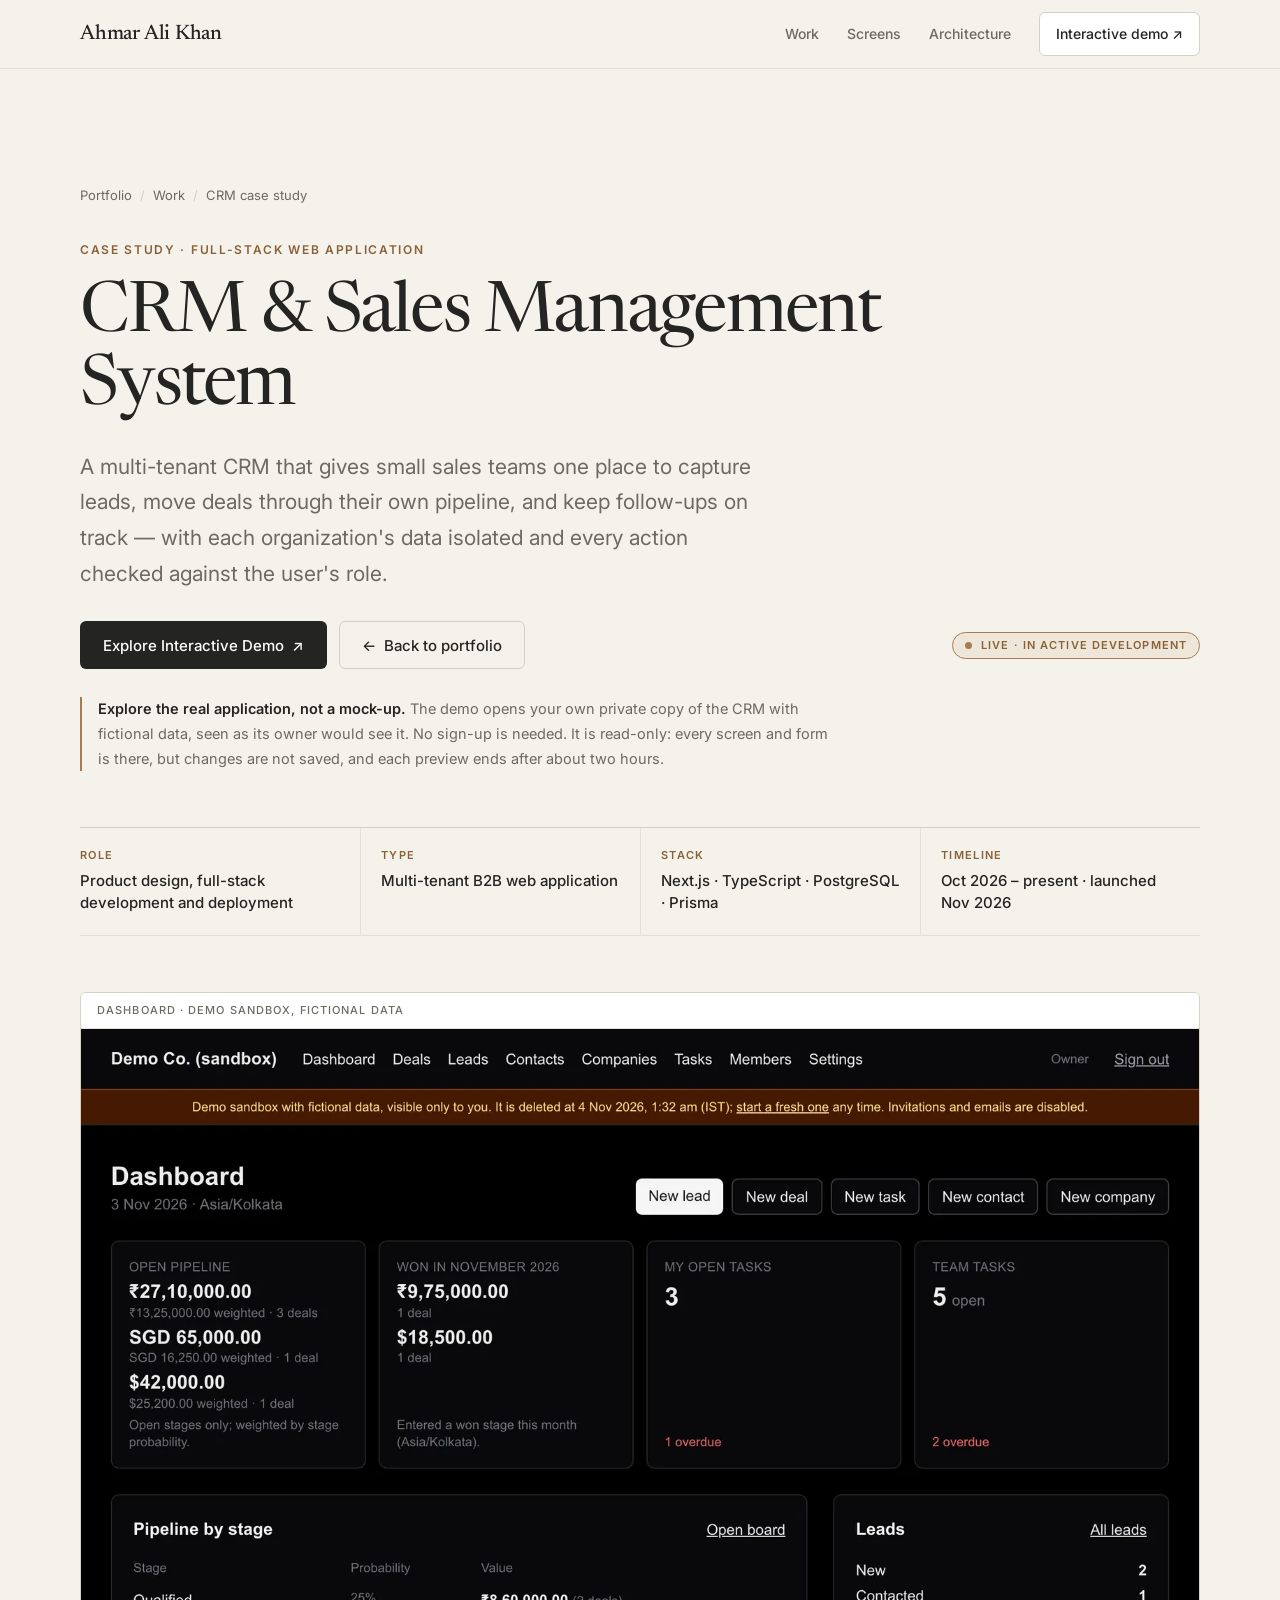
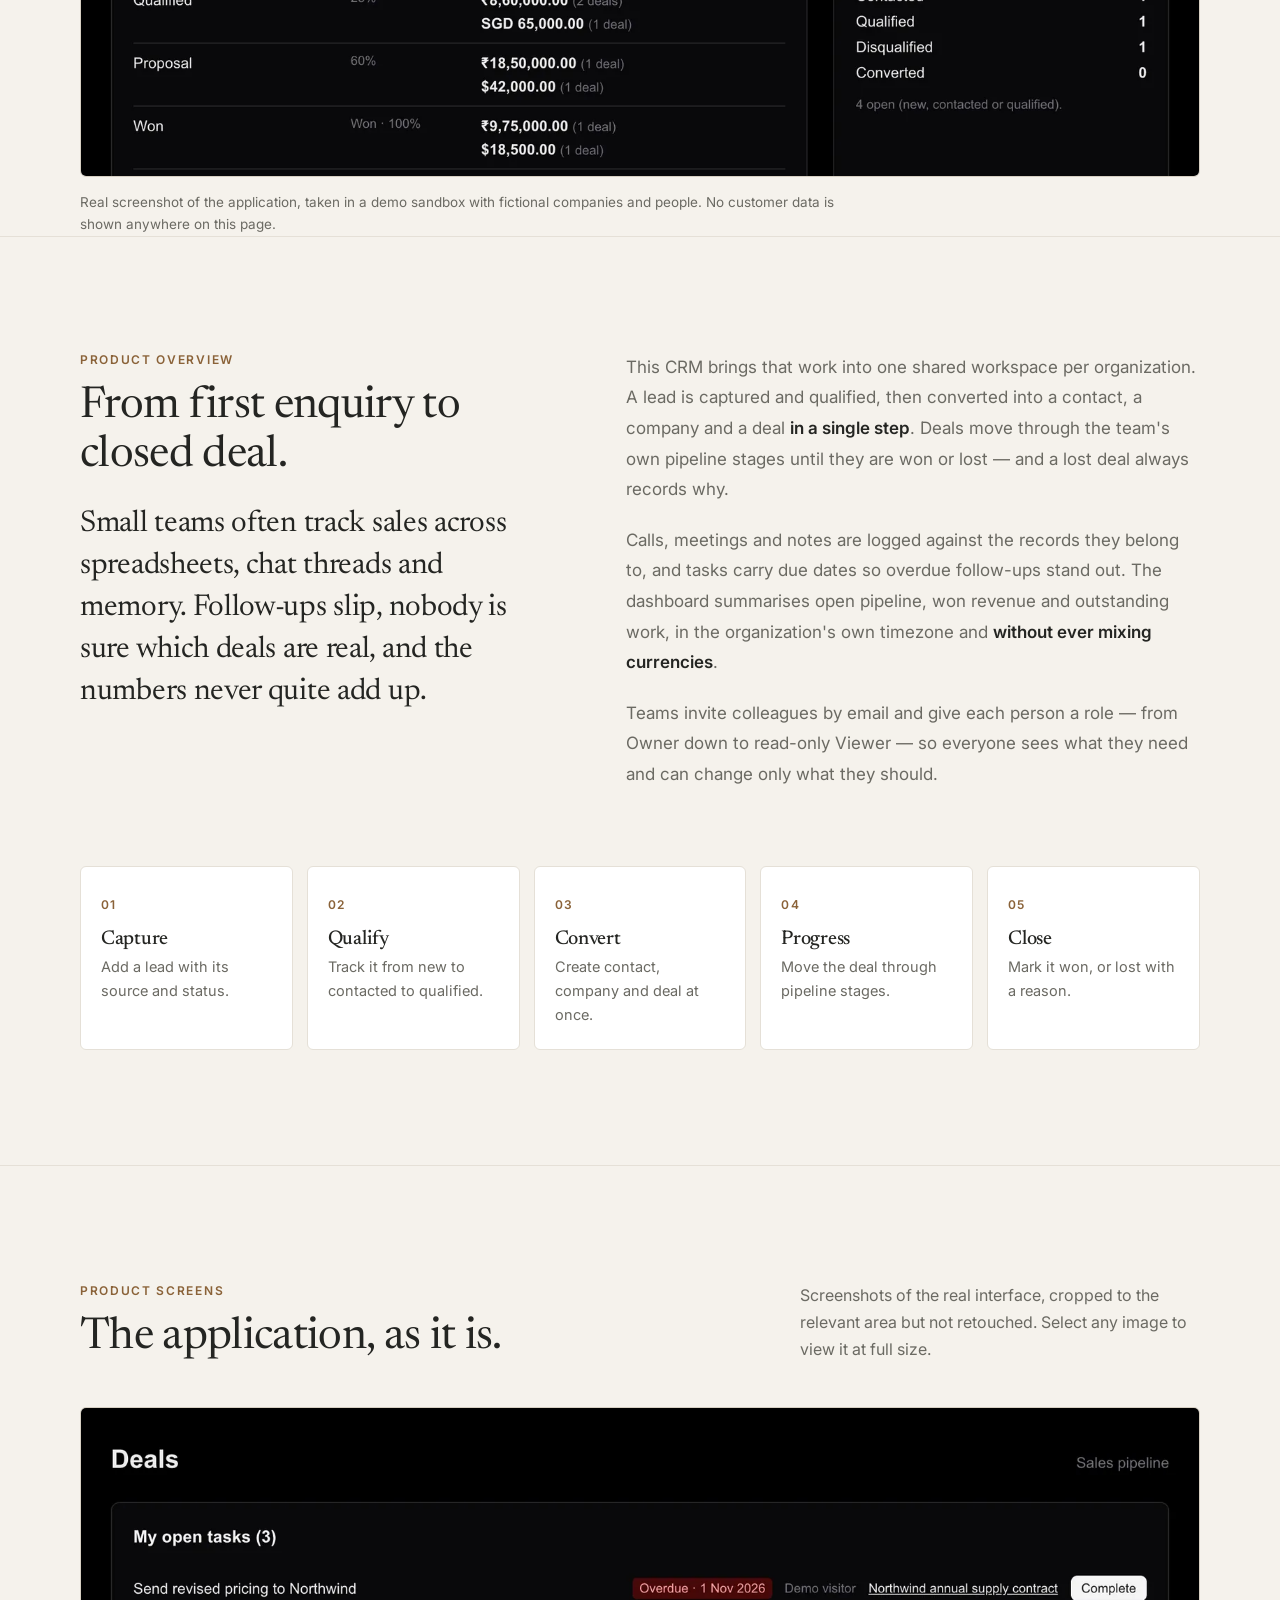
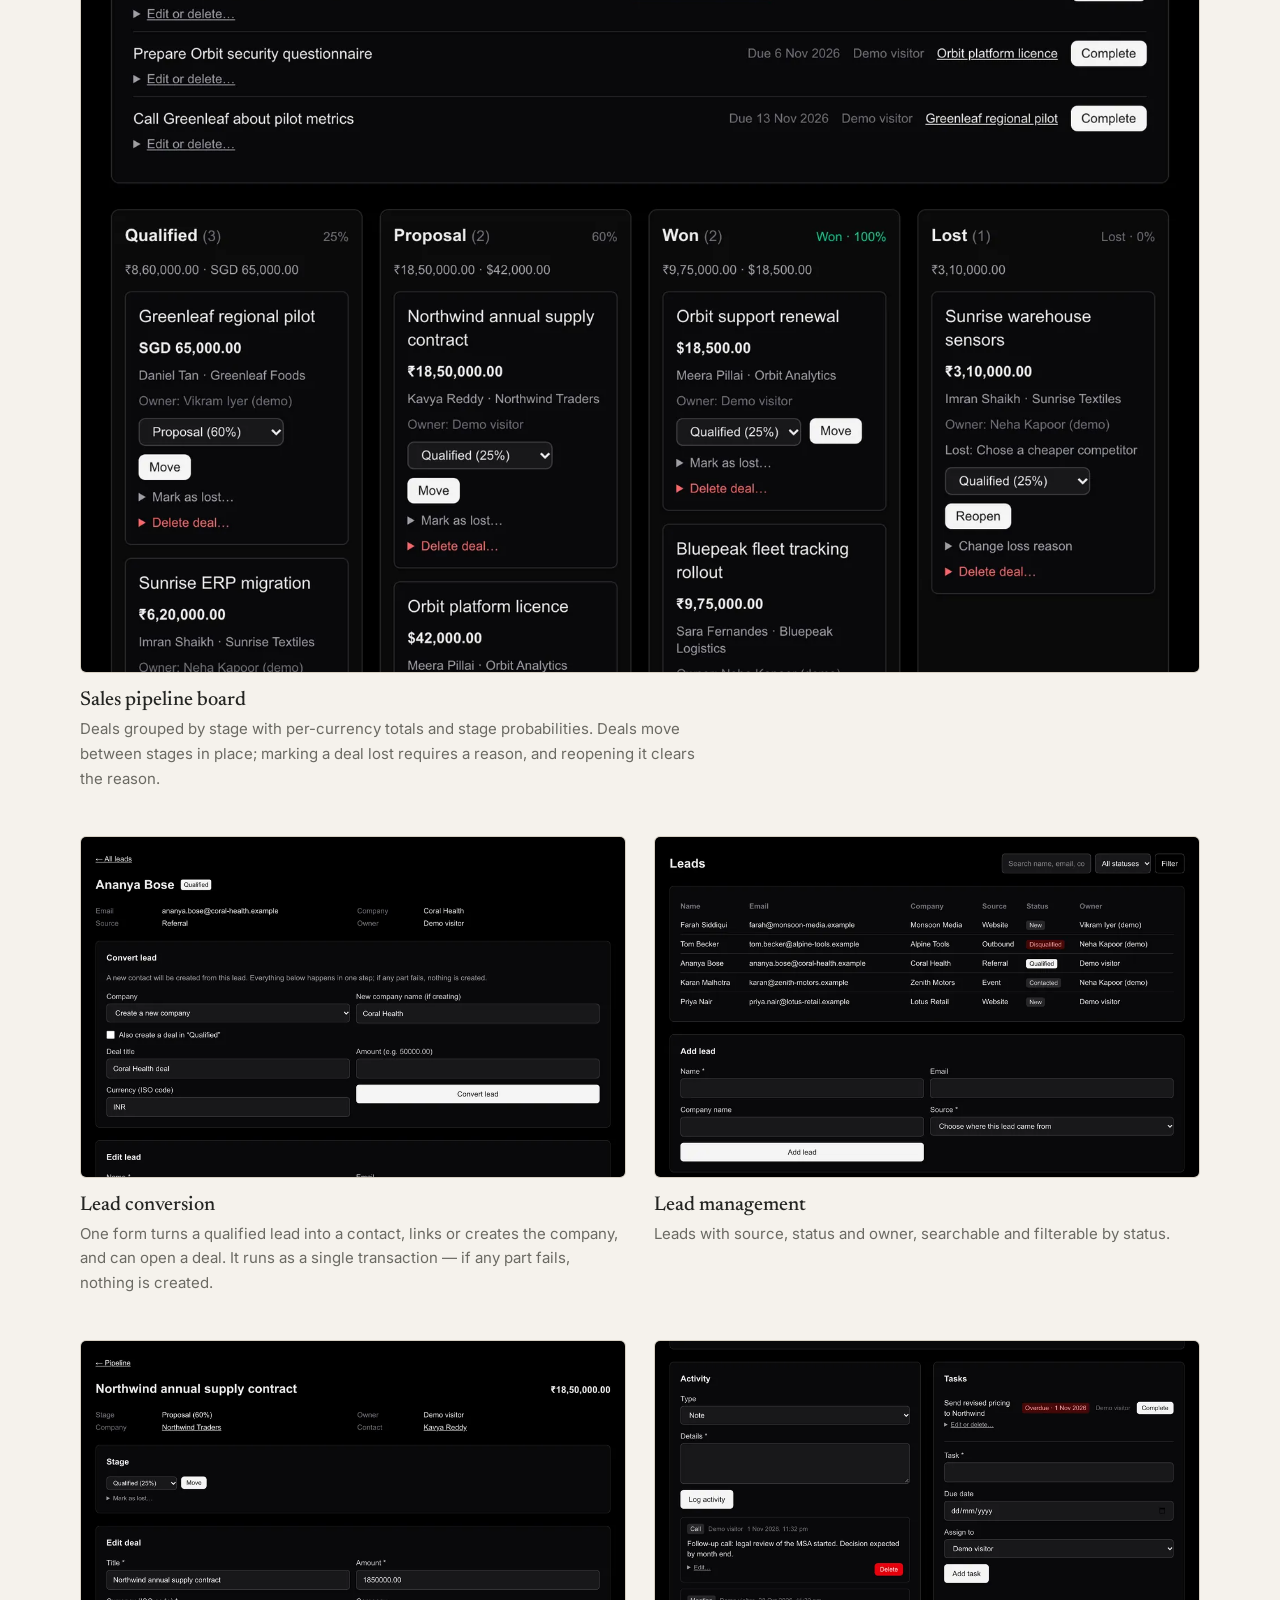
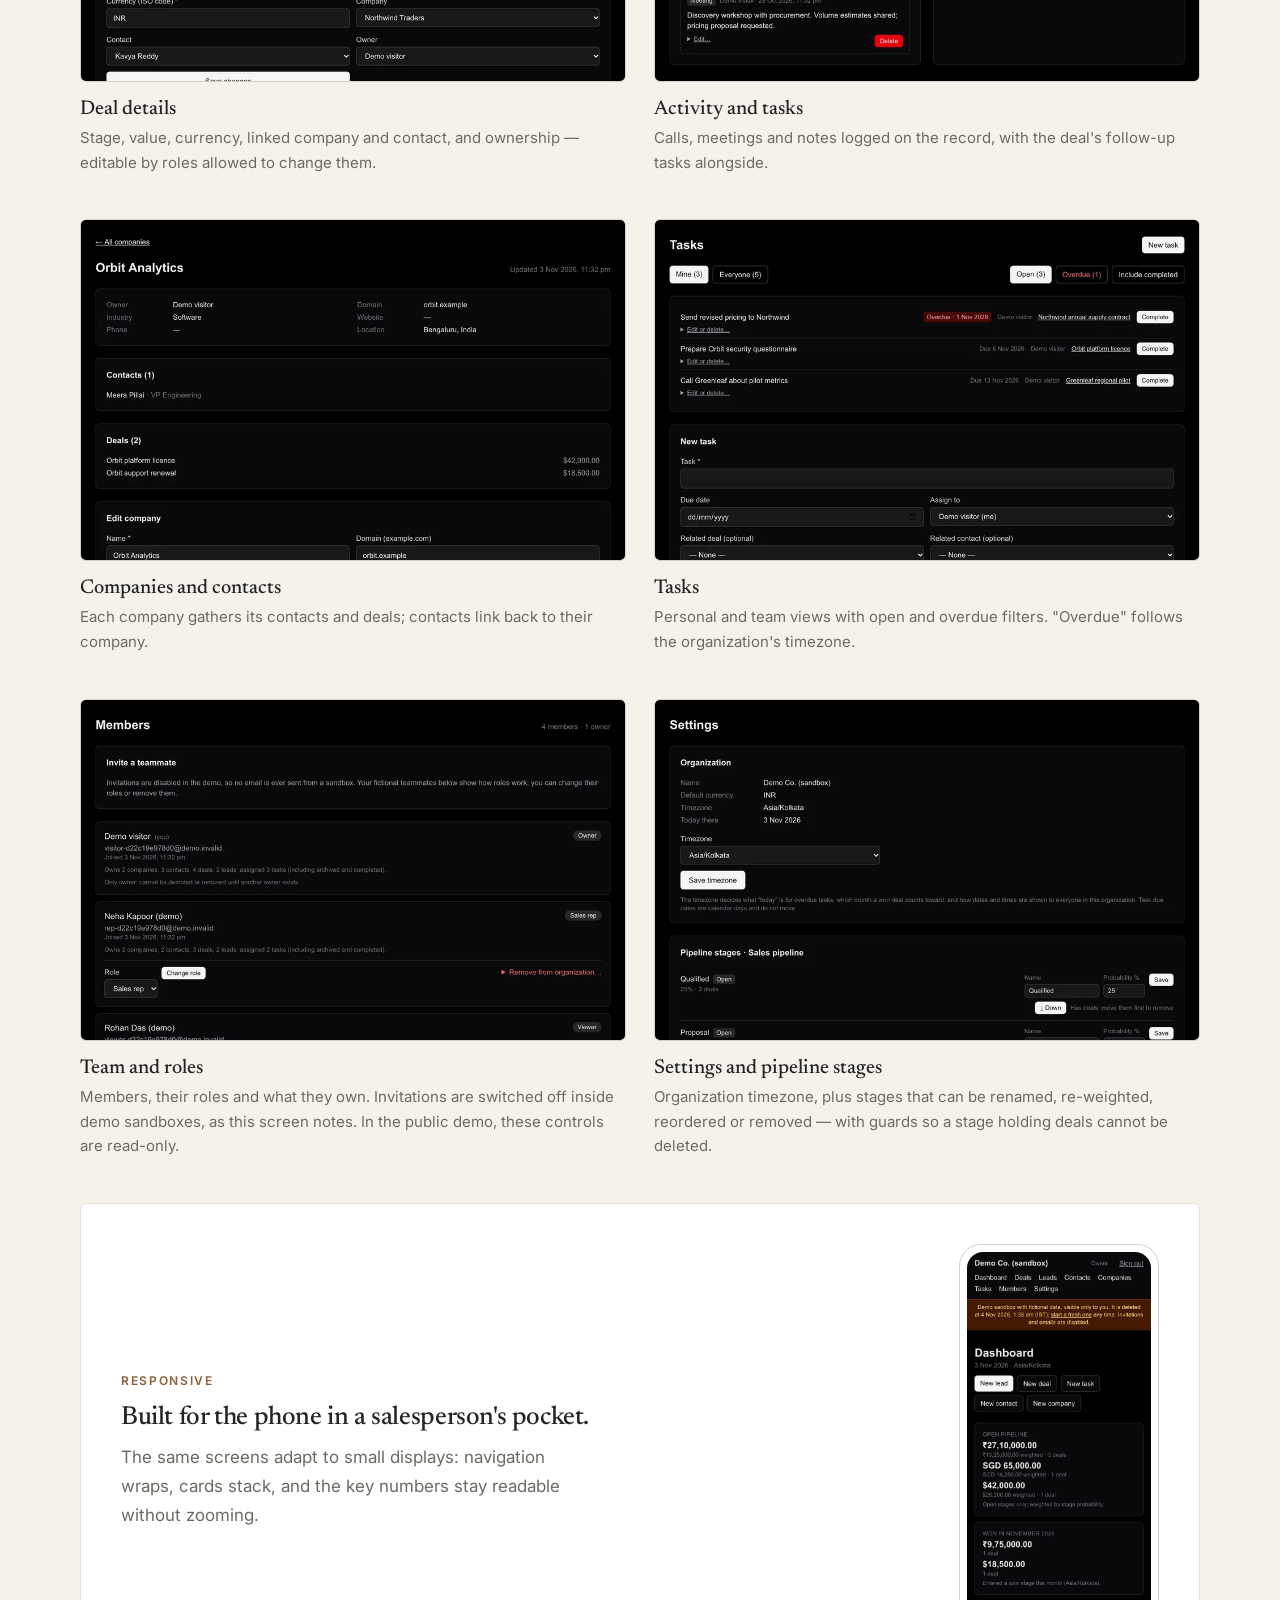
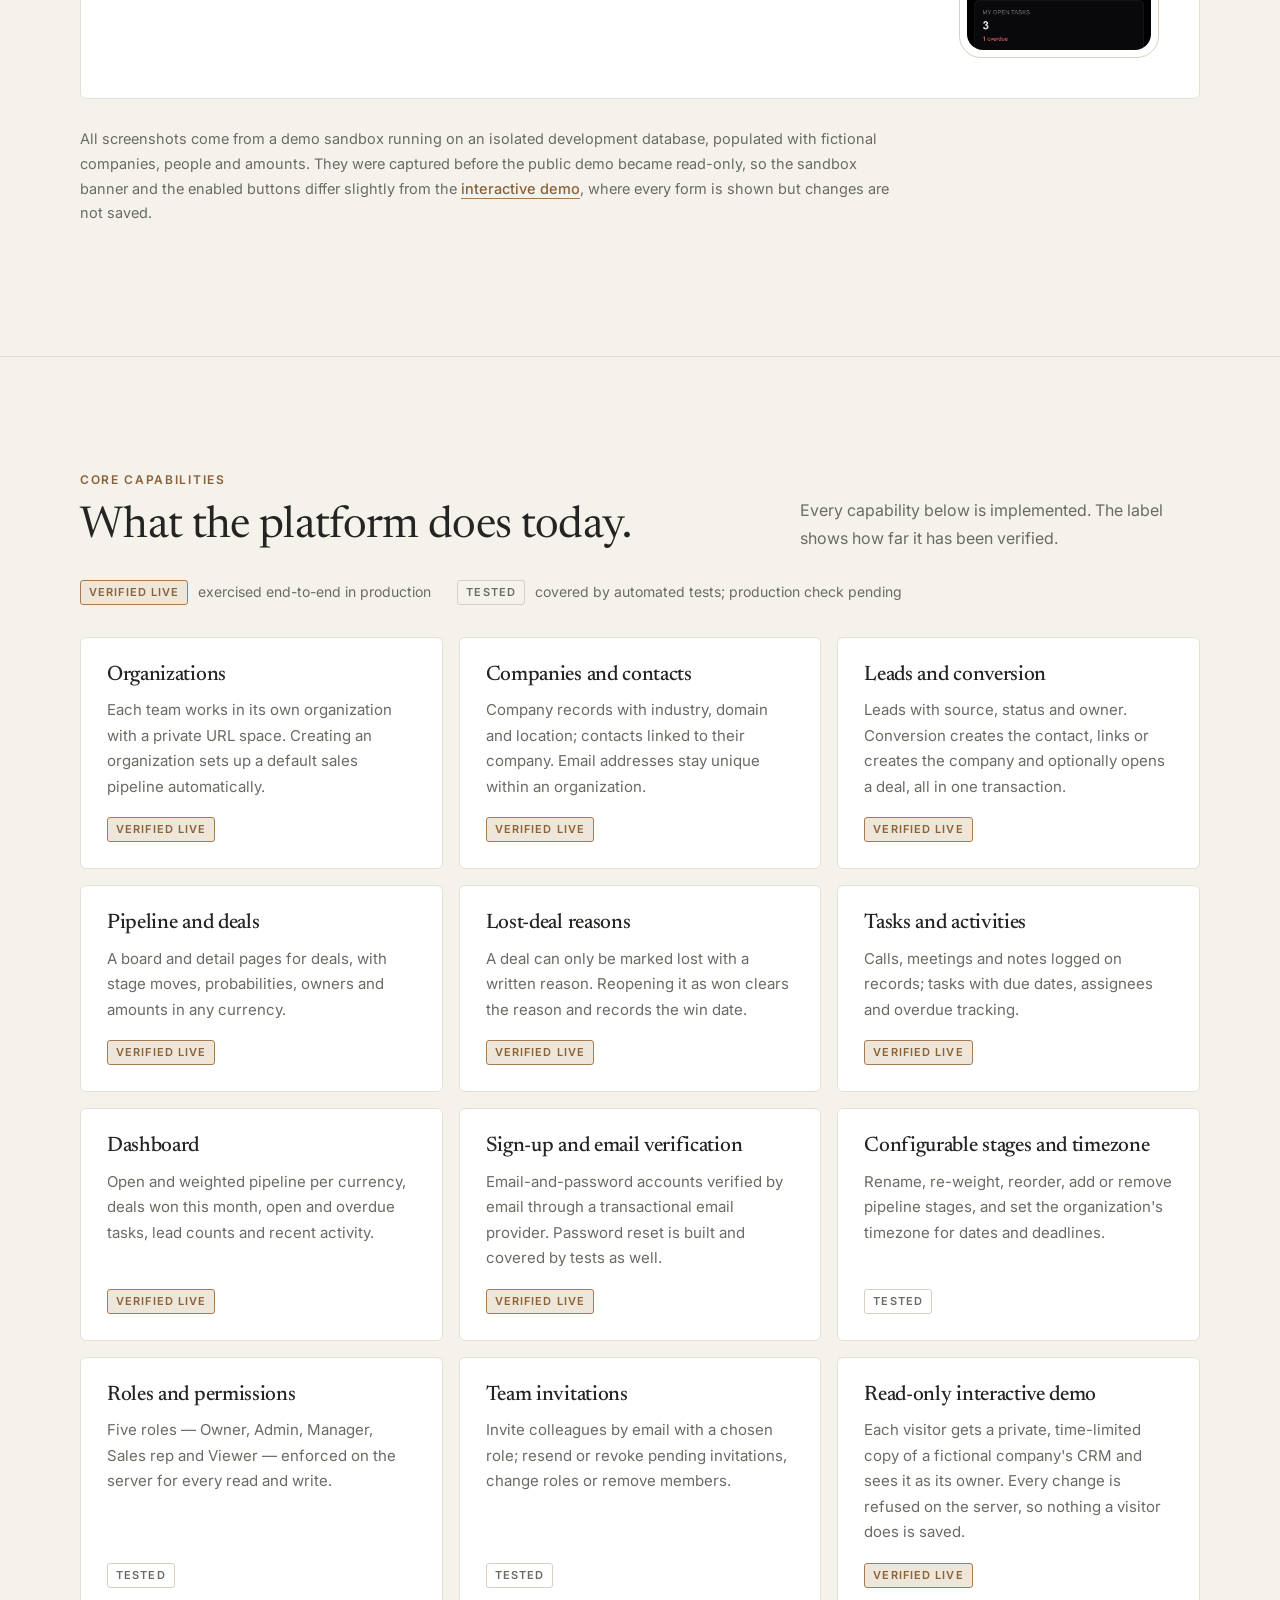
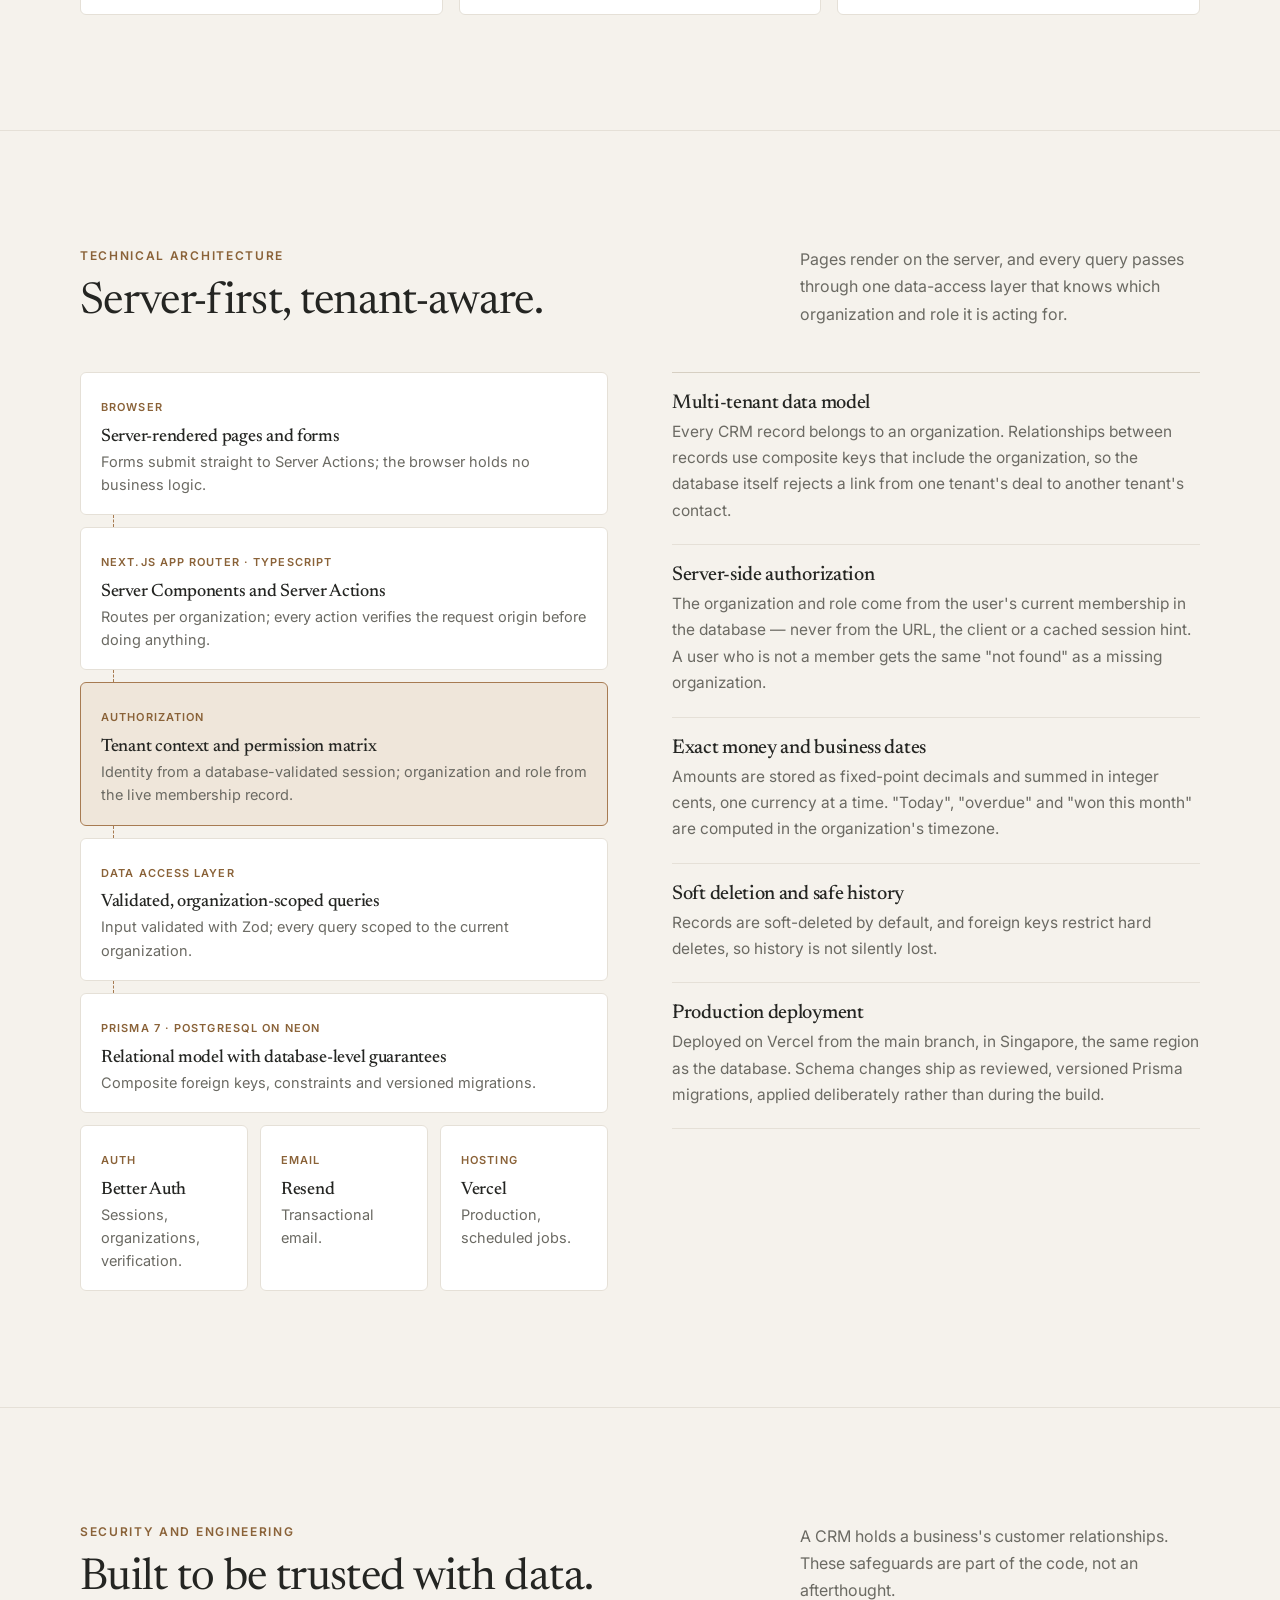
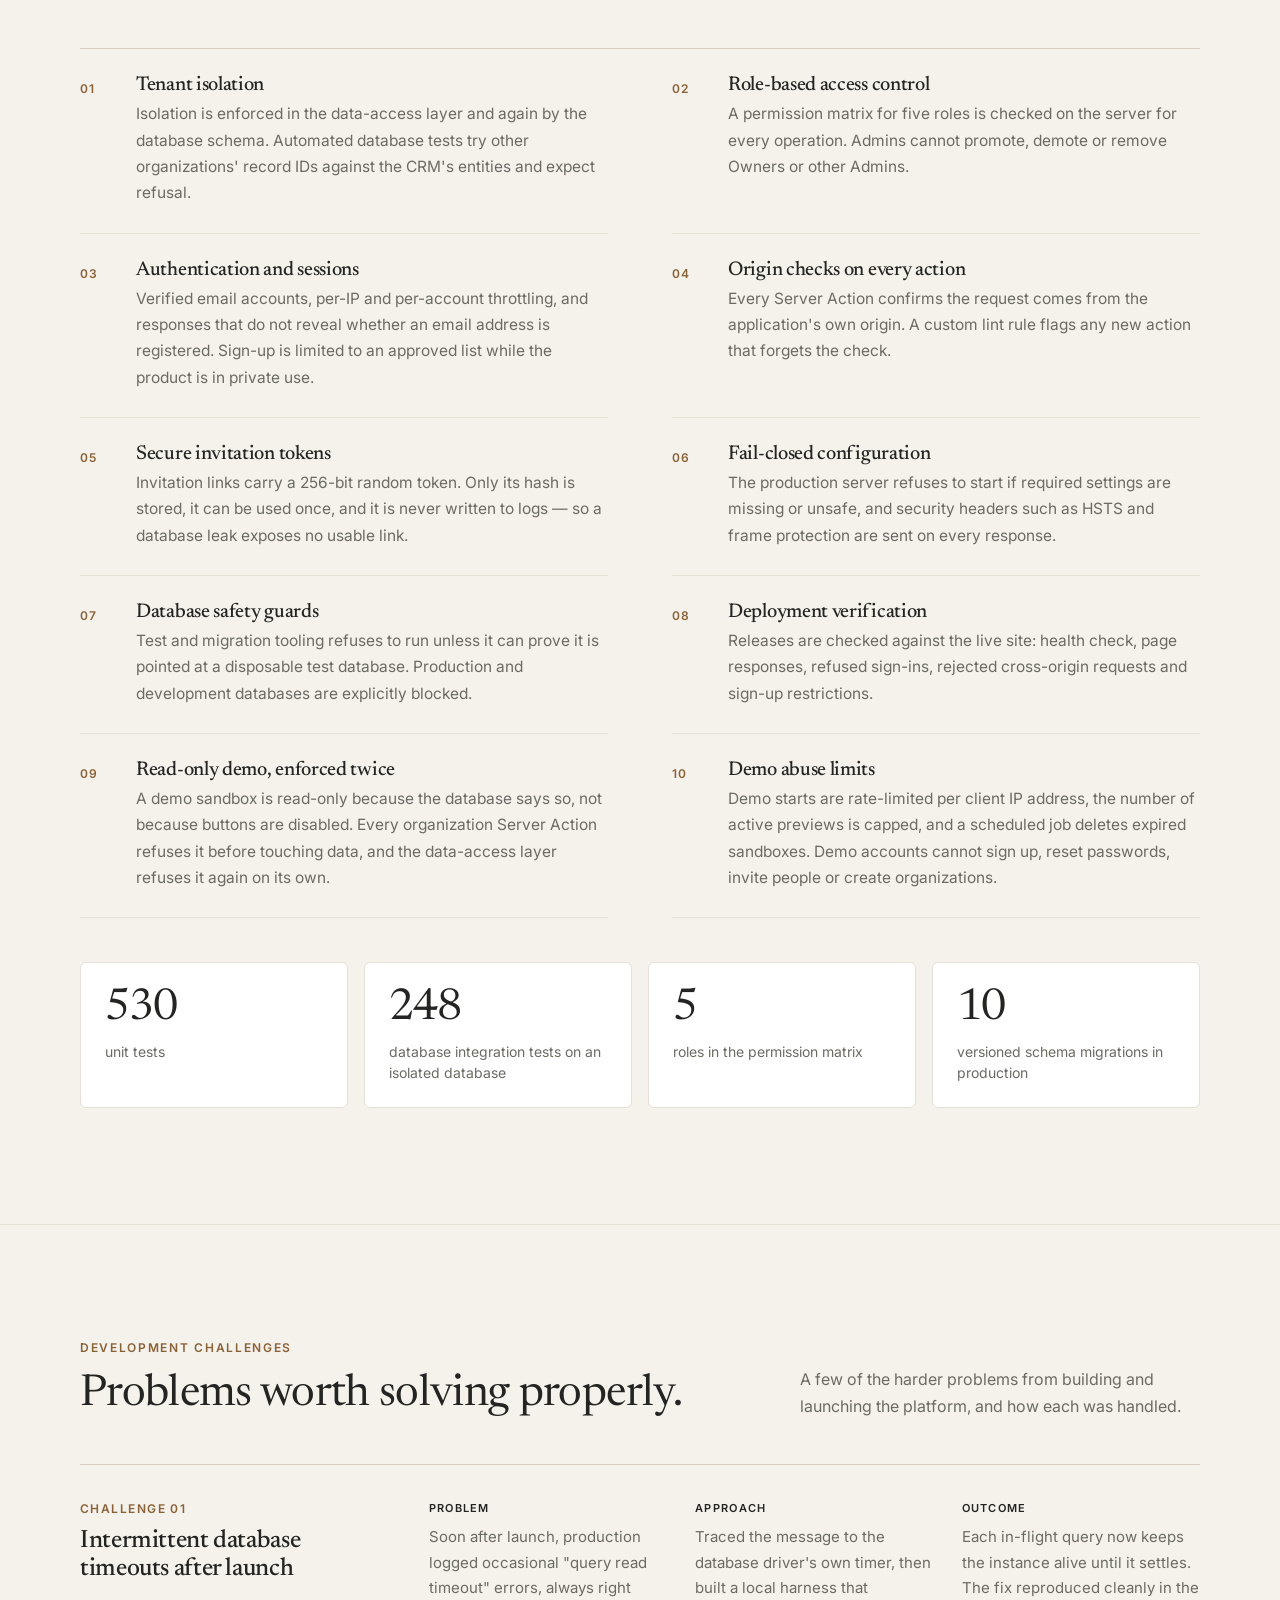
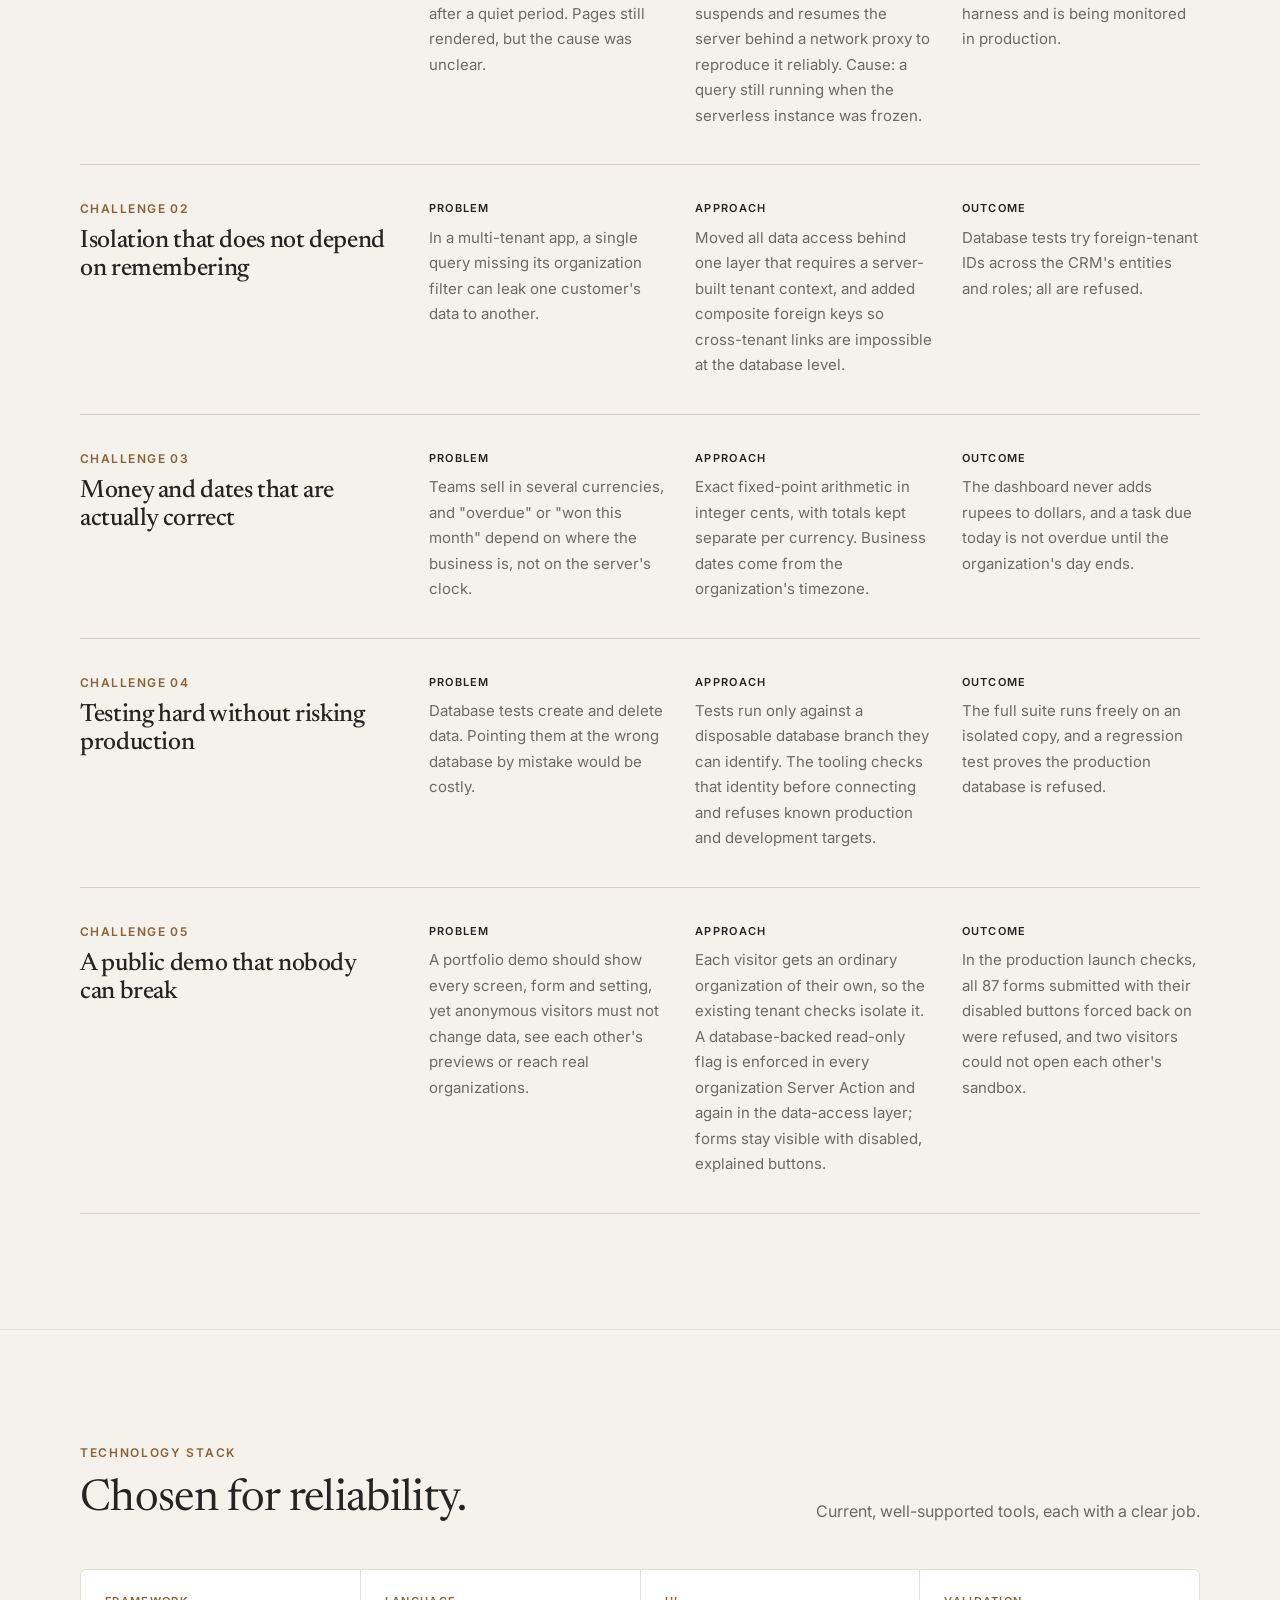
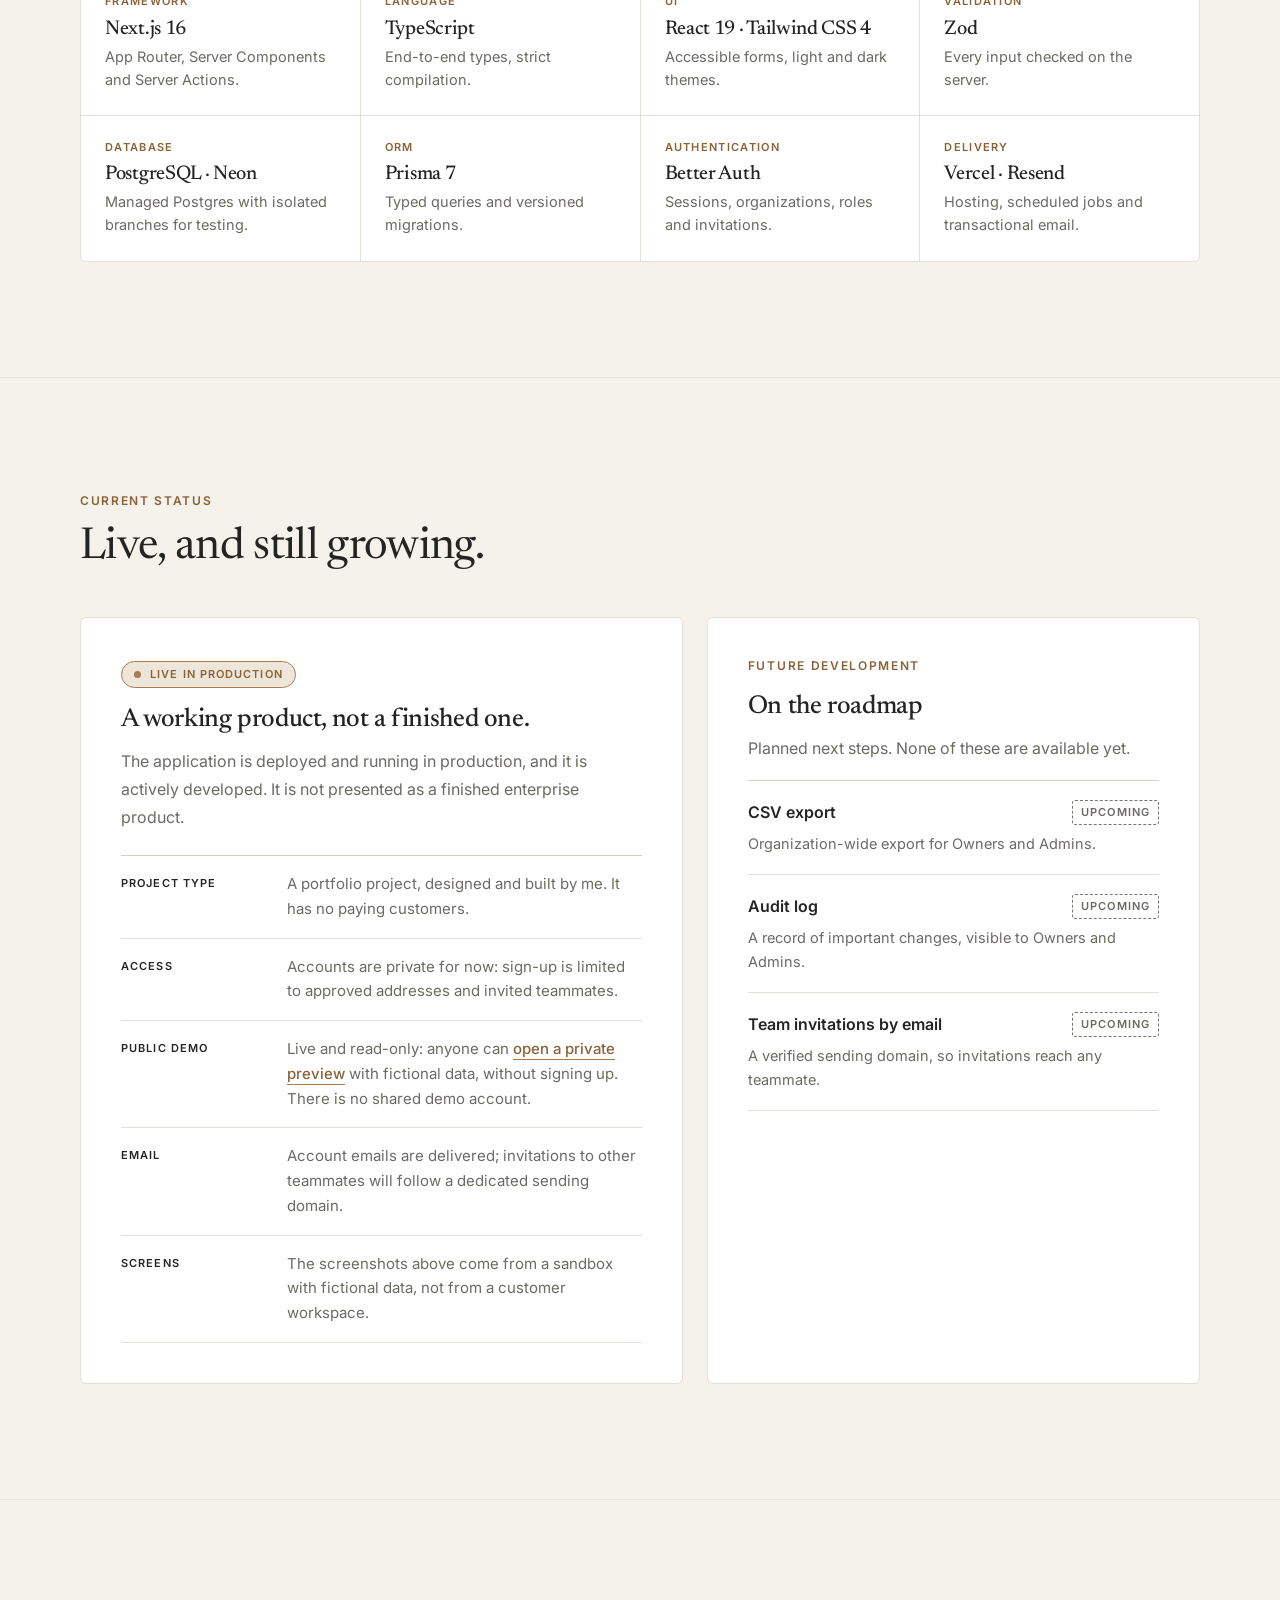
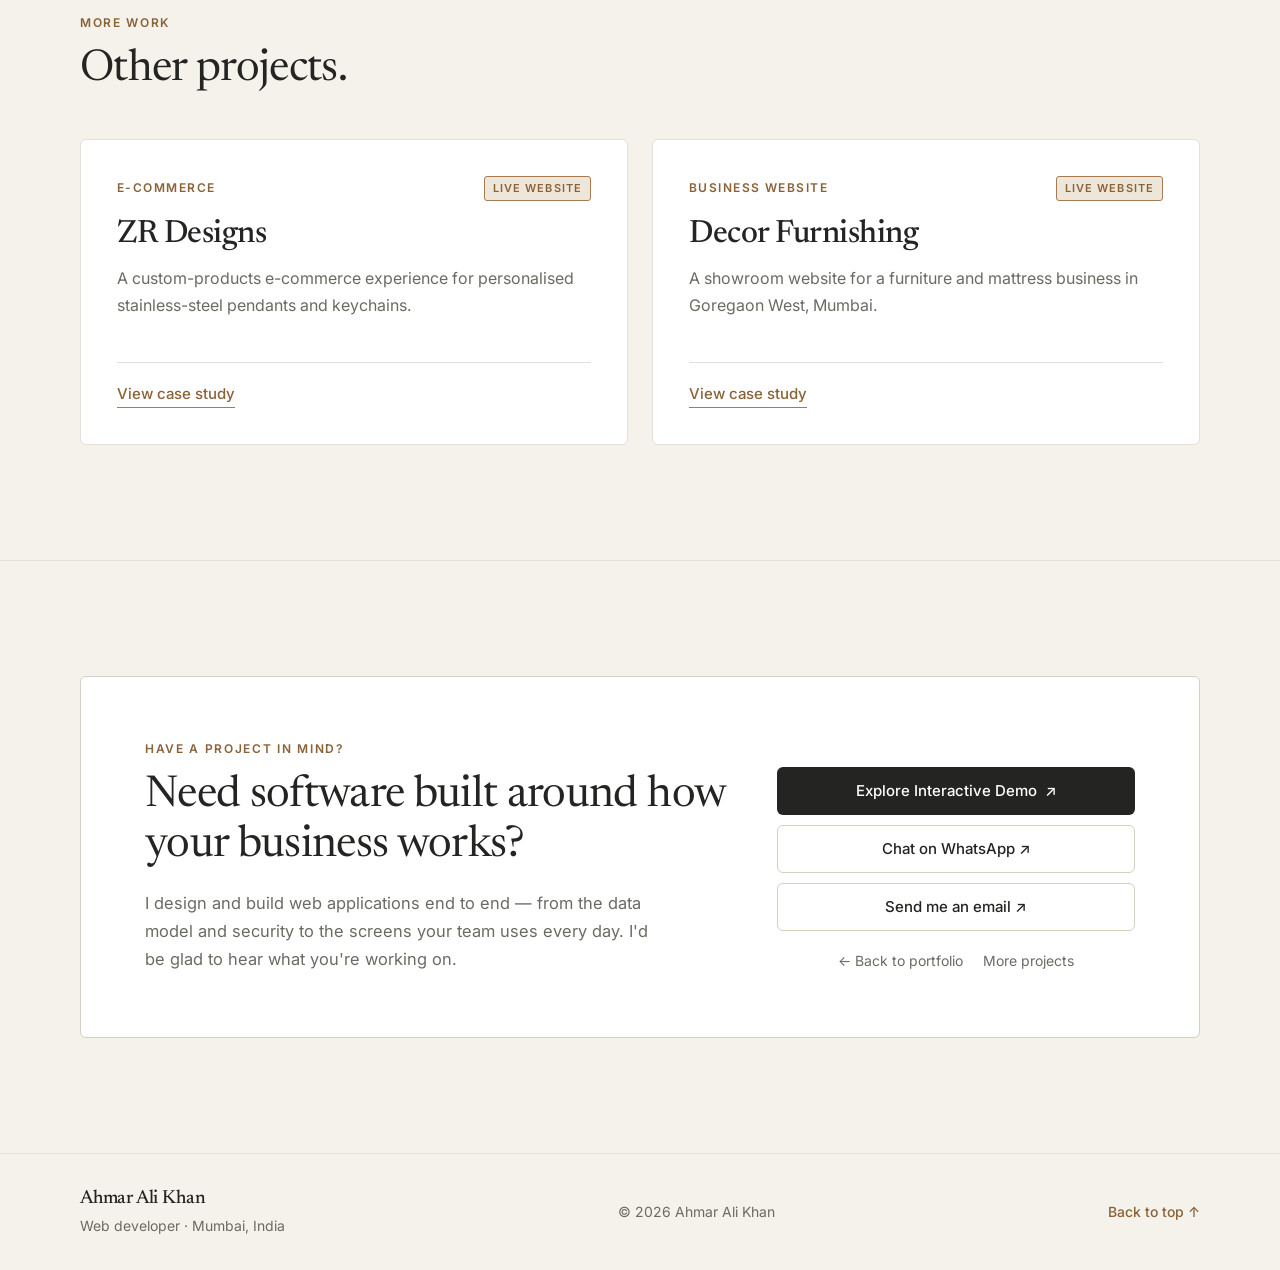
==== commit 39e43ac3: "feat(portfolio): Warm Minimal redesign with ZR and Decor case studies Shared design system (site.css" ====
--- a/crm-sales-system.html
+++ b/crm-sales-system.html
@@ -3,9 +3,10 @@
 <head>
   <meta charset="UTF-8">
   <meta name="viewport" content="width=device-width, initial-scale=1.0">
-  <meta name="theme-color" content="#10110f">
+  <meta name="theme-color" content="#F5F2EC">
   <title>CRM &amp; Sales Management System — Case Study | Ahmar Ali Khan</title>
-  <meta name="description" content="Case study: a live, multi-tenant CRM built with Next.js, TypeScript, PostgreSQL, Prisma and Better Auth — leads, deals, pipeline stages, tasks, team roles and tenant isolation, with a read-only interactive demo.">
+  <meta name="description" content="Case study: a multi-tenant CRM built with Next.js, TypeScript, PostgreSQL and Prisma, with leads, deals, pipeline, tasks and roles, plus a read-only interactive demo.">
+  <link rel="icon" href="favicon.svg" type="image/svg+xml">
   <link rel="canonical" href="https://ahmarr.github.io/crm-sales-system.html">
   <meta property="og:type" content="article">
   <meta property="og:site_name" content="Ahmar Ali Khan">
@@ -22,337 +23,34 @@
   <meta name="twitter:image" content="https://ahmarr.github.io/assets/crm/crm-og-1200x630.jpg">
   <link rel="preconnect" href="https://fonts.googleapis.com">
   <link rel="preconnect" href="https://fonts.gstatic.com" crossorigin>
-  <link href="https://fonts.googleapis.com/css2?family=DM+Mono:wght@400;500&family=Manrope:wght@400;500;600;700;800&display=swap" rel="stylesheet">
+  <link href="https://fonts.googleapis.com/css2?family=Inter:wght@400;500;600&family=Newsreader:opsz,wght@6..72,400;6..72,500&display=swap" rel="stylesheet">
   <link rel="preload" as="image" href="assets/crm/crm-dashboard-1600.webp" imagesrcset="assets/crm/crm-dashboard-960.webp 960w, assets/crm/crm-dashboard-1600.webp 1600w" imagesizes="(max-width: 760px) 100vw, 1120px">
-  <style>
-    /* Tokens and base: identical to the portfolio home page. */
-    :root {
-      --bg: #10110f;
-      --panel: #171916;
-      --panel2: #1c1f1b;
-      --text: #f3f2ec;
-      --muted: #a1a69b;
-      --line: #30332d;
-      --accent: #c8f169;
-      --dark: #171a12;
-      --mono: "DM Mono", monospace;
-      --sans: "Manrope", sans-serif;
-      --width: 1120px;
-    }
-
-    * { box-sizing: border-box; }
-    html { scroll-behavior: smooth; scroll-padding-top: 90px; }
-    body {
-      margin: 0;
-      background: var(--bg);
-      color: var(--text);
-      font-family: var(--sans);
-      line-height: 1.65;
-      -webkit-font-smoothing: antialiased;
-    }
-    a { color: inherit; text-decoration: none; }
-    button, a { -webkit-tap-highlight-color: transparent; }
-    button { font: inherit; }
-    img { display: block; max-width: 100%; height: auto; }
-    ::selection { background: var(--accent); color: var(--dark); }
-    :focus-visible { outline: 2px solid var(--accent); outline-offset: 3px; border-radius: 3px; }
-    .skip { position: absolute; left: 12px; top: -60px; z-index: 50; padding: 10px 14px; background: var(--accent); color: var(--dark); font-size: 12px; font-weight: 800; border-radius: 4px; }
-    .skip:focus { top: 12px; }
-    .wrap { width: min(var(--width), calc(100% - 44px)); margin: auto; }
-    .eyebrow {
-      display: flex; align-items: center; gap: 10px;
-      font: 11px var(--mono); letter-spacing: 1.7px;
-      text-transform: uppercase; color: var(--accent);
-    }
-    .eyebrow:before { content: ""; width: 23px; height: 1px; background: var(--accent); }
-    .section { padding: 100px 0; border-top: 1px solid var(--line); }
-    .section-head {
-      display: flex; justify-content: space-between; align-items: end;
-      gap: 24px; margin-bottom: 42px;
-    }
-    .section-head > p { max-width: 380px; font-size: 13px; line-height: 1.9; margin: 0; }
-    h1, h2, h3, p { margin-top: 0; }
-    h1, h2, h3 { line-height: 1.12; letter-spacing: -1.8px; }
-    h2 { font-size: clamp(32px, 5vw, 52px); margin: 16px 0 0; }
-    h3 { letter-spacing: -0.5px; }
-    p { color: var(--muted); }
-    .nav {
-      position: sticky; top: 0; z-index: 20;
-      background: rgba(16,17,15,.9); backdrop-filter: blur(18px);
-      border-bottom: 1px solid var(--line);
-    }
-    .nav-inner {
-      min-height: 72px; display: flex; align-items: center;
-      justify-content: space-between; gap: 18px;
-    }
-    .brand { font-weight: 800; letter-spacing: -.7px; }
-    .brand span { color: var(--accent); }
-    .nav-links { display: flex; align-items: center; gap: 25px; font-size: 12px; color: var(--muted); }
-    .nav-links a:hover, .text-link:hover { color: var(--accent); }
-    .nav-cta {
-      border: 1px solid var(--line); padding: 10px 14px; border-radius: 5px;
-      color: var(--text); font-size: 12px; white-space: nowrap;
-    }
-    .nav-cta:hover { border-color: var(--accent); }
-    .btn {
-      display: inline-flex; justify-content: center; align-items: center; gap: 10px;
-      min-height: 48px; padding: 0 19px; border-radius: 4px;
-      font-size: 12px; font-weight: 800; transition: transform .2s, background .2s, border-color .2s;
-    }
-    .btn:hover { transform: translateY(-2px); }
-    .btn-primary { background: var(--accent); color: var(--dark); }
-    .btn-secondary { border: 1px solid var(--line); color: var(--text); }
-    .btn-secondary:hover { border-color: var(--accent); }
-    .actions { display: flex; flex-wrap: wrap; gap: 12px; }
-    .sr-only { position: absolute; width: 1px; height: 1px; padding: 0; margin: -1px; overflow: hidden; clip: rect(0 0 0 0); white-space: nowrap; border: 0; }
-    .demo-note { max-width: 560px; margin: 16px 0 0; font-size: 12px; line-height: 1.8; }
-    .demo-note strong { color: var(--text); font-weight: 700; }
-    .text-link { color: var(--accent); border-bottom: 1px solid #c8f16960; padding-bottom: 3px; font-size: 12px; font-weight: 700; }
-    .chip { font: 10px var(--mono); color: #bdc2b4; padding: 6px 9px; border: 1px solid var(--line); border-radius: 3px; white-space: nowrap; }
-    .chips { display: flex; flex-wrap: wrap; gap: 7px; }
-    .reveal { animation: rise .75s both; }
-    @keyframes rise { from { opacity: 0; transform: translateY(12px); } to { opacity: 1; transform: translateY(0); } }
-
-    /* Hero */
-    .hero { padding: 72px 0 0; }
-    .crumb { font: 10px var(--mono); letter-spacing: 1px; color: var(--muted); margin-bottom: 30px; }
-    .crumb a:hover { color: var(--accent); }
-    .crumb span { color: #5d6256; margin: 0 8px; }
-    .hero h1 { font-size: clamp(40px, 6.6vw, 76px); font-weight: 800; margin: 24px 0 22px; max-width: 900px; }
-    .hero h1 .highlight { color: var(--accent); }
-    .hero-lede { max-width: 680px; font-size: 16px; line-height: 1.9; margin-bottom: 30px; }
-    .hero-row { display: flex; flex-wrap: wrap; align-items: center; justify-content: space-between; gap: 22px 30px; }
-    .live-pill {
-      display: inline-flex; align-items: center; gap: 9px; padding: 7px 11px;
-      border: 1px solid var(--line); border-radius: 4px;
-      color: var(--muted); font: 10px var(--mono); text-transform: uppercase; letter-spacing: 1px;
-    }
-    .dot { width: 7px; height: 7px; background: var(--accent); border-radius: 50%; box-shadow: 0 0 12px #c8f16666; }
-    .meta {
-      display: grid; grid-template-columns: repeat(4, minmax(0, 1fr));
-      margin-top: 52px; border-top: 1px solid var(--line); border-bottom: 1px solid var(--line);
-    }
-    .meta div { padding: 20px 18px 20px 0; }
-    .meta div + div { padding-left: 18px; border-left: 1px solid var(--line); }
-    .meta dt { font: 10px var(--mono); letter-spacing: 1.3px; color: var(--accent); text-transform: uppercase; margin-bottom: 7px; }
-    .meta dd { margin: 0; font-size: 13px; font-weight: 600; line-height: 1.6; }
-    .meta { margin-left: 0; margin-right: 0; }
-    .hero-shot { margin: 56px 0 0; }
-
-    /* Screenshot frame */
-    .frame {
-      background: #0b0c0a; border: 1px solid var(--line); border-radius: 9px; overflow: hidden;
-      box-shadow: 0 30px 80px -30px #000c;
-    }
-    .frame-bar {
-      display: flex; align-items: center; gap: 12px; padding: 10px 14px;
-      border-bottom: 1px solid var(--line); background: var(--panel);
-    }
-    .frame-bar i { width: 7px; height: 7px; border-radius: 50%; background: #3d4138; display: inline-block; margin-right: 5px; }
-    .frame-bar span { font: 10px var(--mono); color: #8a8f82; letter-spacing: .6px; }
-    .frame a { display: block; }
-    .frame img { width: 100%; }
-    .caption { margin-top: 14px; font: 10px var(--mono); letter-spacing: .5px; color: #858b7c; line-height: 1.7; }
-
-    /* Overview */
-    .overview-grid { display: grid; grid-template-columns: .9fr 1.1fr; gap: 64px; }
-    .lead-text { font-size: clamp(22px, 2.6vw, 30px); font-weight: 700; letter-spacing: -1px; line-height: 1.35; color: var(--text); margin: 22px 0 0; }
-    .prose p { font-size: 14px; line-height: 1.95; margin-bottom: 18px; }
-    .prose strong { color: var(--text); font-weight: 700; }
-    .flow { list-style: none; margin: 56px 0 0; padding: 0; display: grid; grid-template-columns: repeat(5, minmax(0, 1fr)); gap: 12px; counter-reset: step; }
-    .flow li { position: relative; padding: 20px 18px; border: 1px solid var(--line); border-radius: 6px; background: var(--panel); }
-    .flow li:before { counter-increment: step; content: "0" counter(step); font: 10px var(--mono); color: var(--accent); }
-    .flow li + li:after {
-      content: "→"; position: absolute; left: -12px; top: 50%; transform: translate(-50%, -50%);
-      font: 12px var(--mono); color: #5d6256;
-    }
-    .flow h3 { font-size: 15px; margin: 12px 0 6px; letter-spacing: -.3px; }
-    .flow p { font-size: 11px; line-height: 1.75; margin: 0; }
-
-    /* Gallery */
-    .gallery { display: grid; grid-template-columns: repeat(2, minmax(0, 1fr)); gap: 34px 22px; }
-    .gallery figure { margin: 0; }
-    .gallery .wide { grid-column: 1 / -1; }
-    .gallery figcaption { margin-top: 14px; }
-    .gallery figcaption strong { display: block; font-size: 15px; letter-spacing: -.3px; margin-bottom: 4px; }
-    .gallery figcaption span { display: block; font-size: 12px; line-height: 1.75; color: var(--muted); max-width: 620px; }
-    .frame a:hover img { opacity: .92; }
-    .mobile-row {
-      grid-column: 1 / -1; display: grid; grid-template-columns: 1fr auto; gap: 40px; align-items: center;
-      padding: 36px; border: 1px solid var(--line); border-radius: 9px; background: var(--panel);
-    }
-    .mobile-row h3 { font-size: 22px; margin: 16px 0 10px; }
-    .mobile-row p { font-size: 13px; line-height: 1.9; margin: 0; max-width: 460px; }
-    .phones { display: flex; gap: 18px; }
-    .phone { width: 190px; margin: 0; border: 1px solid #3a3e35; border-radius: 22px; padding: 7px; background: #0b0c0a; }
-    .phone img { border-radius: 16px; }
-    .shots-note { margin-top: 26px; font-size: 11px; line-height: 1.8; }
-
-    /* Capabilities */
-    .legend { display: flex; flex-wrap: wrap; gap: 10px 22px; margin: -14px 0 30px; font: 10px var(--mono); color: var(--muted); letter-spacing: .4px; }
-    .legend span { display: inline-flex; align-items: center; gap: 8px; }
-    .cap-grid { display: grid; grid-template-columns: repeat(3, minmax(0, 1fr)); gap: 14px; }
-    .cap { display: flex; flex-direction: column; padding: 23px; border: 1px solid var(--line); border-radius: 6px; background: var(--panel); }
-    .cap h3 { font-size: 17px; margin: 0 0 9px; }
-    .cap p { font-size: 12px; line-height: 1.8; margin: 0 0 18px; }
-    .status { margin-top: auto; align-self: flex-start; font: 9px var(--mono); letter-spacing: .8px; text-transform: uppercase; padding: 5px 8px; border-radius: 3px; }
-    .status.live { color: var(--dark); background: var(--accent); }
-    .status.tested { color: #d5d8cf; border: 1px solid #4a5040; }
-    .legend .status { margin: 0; }
-
-    /* Architecture */
-    .arch-grid { display: grid; grid-template-columns: 1fr 1fr; gap: 56px; align-items: start; }
-    .layers { display: grid; gap: 10px; }
-    .layer { padding: 17px 19px; border: 1px solid var(--line); border-radius: 6px; background: var(--panel); position: relative; }
-    .layer + .layer:before { content: ""; position: absolute; left: 30px; top: -11px; height: 10px; border-left: 1px dashed #5d6256; }
-    .layer .tag { font: 9px var(--mono); color: var(--accent); letter-spacing: 1.2px; text-transform: uppercase; }
-    .layer h3 { font-size: 15px; margin: 7px 0 4px; letter-spacing: -.3px; }
-    .layer p { font-size: 11px; line-height: 1.7; margin: 0; }
-    .layer.accent { border-color: #4b5a33; background: linear-gradient(145deg, #1d2318, #171916 70%); }
-    .side { display: grid; grid-template-columns: repeat(3, minmax(0, 1fr)); gap: 10px; margin-top: 10px; }
-    .side .layer:before { display: none; }
-    .arch-points { list-style: none; padding: 0; margin: 0; border-top: 1px solid var(--line); }
-    .arch-points li { padding: 18px 0; border-bottom: 1px solid var(--line); }
-    .arch-points h3 { font-size: 15px; margin: 0 0 6px; letter-spacing: -.3px; }
-    .arch-points p { font-size: 12px; line-height: 1.85; margin: 0; }
-
-    /* Security */
-    .sec-grid { display: grid; grid-template-columns: repeat(2, minmax(0, 1fr)); gap: 0 56px; border-top: 1px solid var(--line); }
-    .sec { display: grid; grid-template-columns: 44px 1fr; gap: 12px; padding: 24px 0; border-bottom: 1px solid var(--line); }
-    .sec .n { font: 10px var(--mono); color: var(--accent); padding-top: 4px; }
-    .sec h3 { font-size: 16px; margin: 0 0 7px; letter-spacing: -.3px; }
-    .sec p { font-size: 12px; line-height: 1.85; margin: 0; }
-    .figures { display: grid; grid-template-columns: repeat(4, minmax(0, 1fr)); gap: 14px; margin-top: 40px; }
-    .figure { padding: 22px; border: 1px solid var(--line); border-radius: 6px; background: var(--panel); }
-    .figure b { display: block; font-size: 34px; font-weight: 800; letter-spacing: -1.5px; line-height: 1; color: var(--text); }
-    .figure span { display: block; margin-top: 10px; font: 10px var(--mono); color: var(--muted); letter-spacing: .4px; line-height: 1.6; }
-
-    /* Challenges */
-    .challenge { padding: 34px 0; border-top: 1px solid var(--line); display: grid; grid-template-columns: .8fr 2fr; gap: 40px; }
-    .challenge:last-child { border-bottom: 1px solid var(--line); }
-    .challenge .n { font: 10px var(--mono); color: var(--accent); letter-spacing: 1.2px; }
-    .challenge h3 { font-size: 21px; margin: 12px 0 0; }
-    .cha-cols { display: grid; grid-template-columns: repeat(3, minmax(0, 1fr)); gap: 26px; }
-    .cha-cols h4 { margin: 0 0 8px; font: 10px var(--mono); letter-spacing: 1.2px; text-transform: uppercase; color: #bdc2b4; font-weight: 500; }
-    .cha-cols p { font-size: 12px; line-height: 1.85; margin: 0; }
-
-    /* Stack */
-    .stack-grid { display: grid; grid-template-columns: repeat(4, minmax(0, 1fr)); gap: 1px; background: var(--line); border: 1px solid var(--line); border-radius: 7px; overflow: hidden; }
-    .stack-item { background: var(--panel); padding: 22px; }
-    .stack-item .k { font: 9px var(--mono); letter-spacing: 1.2px; text-transform: uppercase; color: var(--accent); }
-    .stack-item h3 { font-size: 17px; margin: 10px 0 6px; letter-spacing: -.4px; }
-    .stack-item p { font-size: 11px; line-height: 1.7; margin: 0; }
-
-    /* Status and roadmap */
-    .status-grid { display: grid; grid-template-columns: 1.1fr .9fr; gap: 22px; align-items: stretch; }
-    .panel { padding: clamp(24px, 4vw, 38px); border: 1px solid var(--line); border-radius: 8px; background: var(--panel); }
-    .panel h3 { font-size: 22px; margin: 18px 0 12px; }
-    .panel > p { font-size: 13px; line-height: 1.9; }
-    .facts { list-style: none; padding: 0; margin: 22px 0 0; border-top: 1px solid var(--line); }
-    .facts li { display: grid; grid-template-columns: 150px 1fr; gap: 14px; padding: 14px 0; border-bottom: 1px solid var(--line); font-size: 12px; line-height: 1.7; color: var(--muted); }
-    .facts li b { font: 10px var(--mono); letter-spacing: .8px; text-transform: uppercase; color: #d5d8cf; font-weight: 500; padding-top: 2px; }
-    .roadmap { list-style: none; padding: 0; margin: 18px 0 0; }
-    .roadmap li { padding: 16px 0; border-bottom: 1px solid var(--line); }
-    .roadmap li:first-child { border-top: 1px solid var(--line); }
-    .roadmap .row { display: flex; justify-content: space-between; gap: 12px; align-items: center; }
-    .roadmap h4 { margin: 0; font-size: 14px; letter-spacing: -.2px; }
-    .roadmap p { margin: 6px 0 0; font-size: 11px; line-height: 1.75; }
-    .upcoming { flex: none; font: 9px var(--mono); letter-spacing: .8px; text-transform: uppercase; color: #d5d8cf; border: 1px dashed #5d6256; padding: 4px 7px; border-radius: 3px; }
-
-    /* CTA and footer (as on the home page) */
-    .contact-panel {
-      padding: clamp(25px, 6vw, 65px); border: 1px solid #3b4630; border-radius: 8px;
-      background: radial-gradient(ellipse at 90% 10%, #29351d 0, #171b13 40%, #151713 80%);
-      display: grid; grid-template-columns: 1fr .6fr; gap: 30px; align-items: end;
-    }
-    .contact-panel h2 { max-width: 650px; }
-    .contact-panel p { max-width: 520px; font-size: 13px; line-height: 1.9; margin: 18px 0 0; }
-    .contact-actions { display: flex; flex-direction: column; gap: 10px; }
-    .contact-actions .btn { width: 100%; }
-    .contact-links { display: flex; flex-wrap: wrap; gap: 8px 18px; margin-top: 6px; justify-content: center; font: 10px var(--mono); color: var(--muted); }
-    .contact-links a:hover { color: var(--accent); }
-    footer { padding: 26px 0; border-top: 1px solid var(--line); }
-    .footer-inner { display: flex; justify-content: space-between; align-items: center; gap: 15px; }
-    .footer-copy { font: 10px var(--mono); color: var(--muted); }
-    .back-top { font: 10px var(--mono); color: var(--accent); }
-    .footer-name { margin-top: 6px; }
-
-    /* Lightbox (progressive enhancement: without JS the links open the image) */
-    dialog.lightbox { padding: 0; border: 1px solid var(--line); border-radius: 8px; background: #0b0c0a; max-width: min(1500px, 94vw); max-height: 92vh; overflow: auto; color: var(--text); }
-    dialog.lightbox::backdrop { background: rgba(8,9,7,.86); }
-    dialog.lightbox img { width: 100%; }
-    .lb-bar { position: sticky; top: 0; display: flex; justify-content: space-between; align-items: center; gap: 12px; padding: 10px 14px; background: var(--panel); border-bottom: 1px solid var(--line); font: 10px var(--mono); color: var(--muted); }
-    .lb-close { background: none; border: 1px solid var(--line); color: var(--text); border-radius: 4px; padding: 6px 10px; cursor: pointer; font: 10px var(--mono); }
-    .lb-close:hover { border-color: var(--accent); }
-
-    @media (prefers-reduced-motion: reduce) {
-      *, *::before, *::after { scroll-behavior: auto !important; animation: none !important; transition: none !important; }
-    }
-    @media (max-width: 960px) {
-      .cap-grid { grid-template-columns: repeat(2, minmax(0, 1fr)); }
-      .stack-grid { grid-template-columns: repeat(2, minmax(0, 1fr)); }
-      .flow { grid-template-columns: 1fr; }
-      .flow li + li:after { left: 30px; top: -12px; transform: translate(-50%, -50%) rotate(90deg); }
-      .arch-grid, .overview-grid, .status-grid { grid-template-columns: 1fr; gap: 36px; }
-      .challenge { grid-template-columns: 1fr; gap: 18px; }
-      .figures { grid-template-columns: repeat(2, minmax(0, 1fr)); }
-      .mobile-row { grid-template-columns: 1fr; }
-    }
-    @media (max-width: 760px) {
-      .wrap { width: min(100% - 34px, var(--width)); }
-      .nav-inner { min-height: 64px; }
-      .nav-links { gap: 14px; }
-      .nav-links .hide-sm { display: none; }
-      .nav-cta { padding: 9px 10px; }
-      .hero { padding-top: 48px; }
-      .hero-lede { font-size: 14px; }
-      .meta { grid-template-columns: 1fr 1fr; }
-      .meta div:nth-child(3) { padding-left: 0; border-left: 0; }
-      .meta div:nth-child(n+3) { border-top: 1px solid var(--line); }
-      .section { padding: 72px 0; }
-      .section-head { display: block; }
-      .section-head > p { margin-top: 14px; }
-      .gallery { grid-template-columns: 1fr; gap: 30px; }
-      .mobile-row { padding: 24px; }
-      .phones { gap: 12px; }
-      .phone { width: calc(50% - 6px); border-radius: 18px; padding: 5px; }
-      .phone img { border-radius: 13px; }
-      .cap-grid, .sec-grid, .cha-cols, .side { grid-template-columns: 1fr; }
-      .stack-grid { grid-template-columns: 1fr 1fr; }
-      .facts li { grid-template-columns: 1fr; gap: 4px; }
-      .contact-panel { grid-template-columns: 1fr; }
-      .contact-actions { max-width: 330px; }
-      .footer-inner { flex-wrap: wrap; }
-    }
-    @media (max-width: 420px) {
-      .stack-grid, .figures { grid-template-columns: 1fr; }
-      .frame-bar span { display: none; }
-    }
-  </style>
+  <link rel="stylesheet" href="assets/css/site.css">
 </head>
 <body>
   <a class="skip" href="#main">Skip to content</a>
-  <nav class="nav" aria-label="Main">
+  <header class="site-nav">
     <div class="wrap nav-inner">
-      <a class="brand" href="index.html" aria-label="Ahmar Ali Khan — portfolio home">AHMAR<span>.</span></a>
-      <div class="nav-links">
-        <a class="hide-sm" href="#screens">Screens</a>
-        <a class="hide-sm" href="#architecture">Architecture</a>
-        <a href="index.html#work">← Portfolio</a>
+      <a class="brand" href="index.html" aria-label="Ahmar Ali Khan — portfolio home">Ahmar Ali Khan</a>
+      <button class="nav-toggle" type="button" aria-expanded="false" aria-controls="nav-links">Menu</button>
+      <nav class="nav-links" id="nav-links" aria-label="Main">
+        <a href="index.html#work">Work</a>
+        <a href="#screens">Screens</a>
+        <a href="#architecture">Architecture</a>
         <a class="nav-cta" href="https://crm-sales-system.vercel.app/demo" target="_blank" rel="noopener noreferrer">Interactive demo <span aria-hidden="true">↗</span><span class="sr-only"> (opens in a new tab)</span></a>
-      </div>
+      </nav>
     </div>
-  </nav>
+  </header>
 
   <main id="main">
     <!-- A. Hero -->
-    <header class="hero" id="top">
+    <header class="section first case-head" id="top">
       <div class="wrap">
         <div class="crumb reveal"><a href="index.html">Portfolio</a><span>/</span><a href="index.html#work">Work</a><span>/</span>CRM case study</div>
         <div class="reveal">
           <div class="eyebrow">Case study · Full-stack web application</div>
-          <h1>CRM &amp; Sales Management <span class="highlight">System.</span></h1>
-          <p class="hero-lede">A multi-tenant CRM that gives small sales teams one place to capture leads, move deals through their own pipeline, and keep follow-ups on track — with each organization's data isolated and every action checked against the user's role.</p>
+          <h1>CRM &amp; Sales Management System</h1>
+          <p class="lede">A multi-tenant CRM that gives small sales teams one place to capture leads, move deals through their own pipeline, and keep follow-ups on track — with each organization's data isolated and every action checked against the user's role.</p>
           <div class="hero-row">
             <div class="actions">
               <a class="btn btn-primary" href="https://crm-sales-system.vercel.app/demo" target="_blank" rel="noopener noreferrer">Explore Interactive Demo <span aria-hidden="true">↗</span><span class="sr-only"> (opens in a new tab)</span></a>
@@ -360,7 +58,7 @@
             </div>
             <div class="live-pill"><span class="dot" aria-hidden="true"></span> Live · in active development</div>
           </div>
-          <p class="demo-note"><strong>Explore the real application, not a mock-up.</strong> The demo opens your own private copy of the CRM with fictional data, seen as its owner would see it. No sign-up is needed. It is read-only: every screen and form is there, but changes are not saved, and each preview ends after about two hours.</p>
+          <p class="notice"><strong>Explore the real application, not a mock-up.</strong> The demo opens your own private copy of the CRM with fictional data, seen as its owner would see it. No sign-up is needed. It is read-only: every screen and form is there, but changes are not saved, and each preview ends after about two hours.</p>
         </div>
 
         <dl class="meta">
@@ -705,6 +403,18 @@
       </div>
     </section>
 
+        <section class="section" id="more-work" aria-labelledby="more-title">
+      <div class="wrap">
+        <div class="section-head">
+          <div><div class="eyebrow">More work</div><h2 id="more-title">Other projects.</h2></div>
+        </div>
+        <div class="work-pair">
+          <article class="work-card"><div class="work-body"><div class="work-top"><span class="work-kind">E-commerce</span><span class="badge live">Live website</span></div><h3>ZR Designs</h3><p>A custom-products e-commerce experience for personalised stainless-steel pendants and keychains.</p><div class="work-links"><a class="link" href="zr-designs.html">View case study</a></div></div></article>
+          <article class="work-card"><div class="work-body"><div class="work-top"><span class="work-kind">Business website</span><span class="badge live">Live website</span></div><h3>Decor Furnishing</h3><p>A showroom website for a furniture and mattress business in Goregaon West, Mumbai.</p><div class="work-links"><a class="link" href="decor-furnishing.html">View case study</a></div></div></article>
+        </div>
+      </div>
+    </section>
+
     <!-- K. CTA -->
     <section class="section" id="contact" aria-labelledby="contact-title">
       <div class="wrap">
@@ -727,9 +437,9 @@
 
   <footer>
     <div class="wrap footer-inner">
-      <div><a class="brand" href="index.html">AHMAR<span>.</span></a><div class="footer-copy footer-name">Ahmar Ali Khan · Web Developer</div></div>
-      <div class="footer-copy">© <span id="year">2026</span> · BUILT WITH INTENT.</div>
-      <a class="back-top" href="#top">BACK TO TOP ↑</a>
+      <div><a class="brand" href="index.html">Ahmar Ali Khan</a><div class="footer-copy">Web developer · Mumbai, India</div></div>
+      <div>© <span id="year">2026</span> Ahmar Ali Khan</div>
+      <a class="back-top" href="#top">Back to top ↑</a>
     </div>
   </footer>
 
@@ -737,28 +447,6 @@
     <div class="lb-bar"><span id="lb-caption"></span><button class="lb-close" type="button" id="lb-close">CLOSE ✕</button></div>
   </dialog>
 
-  <script>
-    document.getElementById("year").textContent = new Date().getFullYear();
-    (function () {
-      var dlg = document.getElementById("lightbox");
-      if (!dlg || typeof dlg.showModal !== "function") return;
-      var img = document.createElement("img");
-      dlg.appendChild(img);
-      var cap = document.getElementById("lb-caption");
-      document.querySelectorAll("a[data-lightbox]").forEach(function (link) {
-        link.addEventListener("click", function (e) {
-          e.preventDefault();
-          var thumb = link.querySelector("img");
-          img.src = link.getAttribute("href");
-          img.alt = thumb ? thumb.alt : "";
-          cap.textContent = link.getAttribute("data-caption") || "";
-          dlg.showModal();
-        });
-      });
-      document.getElementById("lb-close").addEventListener("click", function () { dlg.close(); });
-      dlg.addEventListener("click", function (e) { if (e.target === dlg) dlg.close(); });
-      dlg.addEventListener("close", function () { img.removeAttribute("src"); });
-    })();
-  </script>
+  <script src="assets/js/site.js" defer></script>
 </body>
 </html>
--- a/assets/css/site.css
+++ b/assets/css/site.css
@@ -0,0 +1,361 @@
+/* ==========================================================================
+   Warm Minimal design system: shared by every page.
+   Tokens -> base -> layout -> components -> case-study modules -> responsive
+   ========================================================================== */
+
+:root {
+  /* Colour */
+  --bg: #F5F2EC;            /* warm ivory page background */
+  --surface: #FFFFFF;       /* cards and frames */
+  --ink: #242522;           /* primary text (13.8:1 on bg) */
+  --ink-2: #6B6A63;         /* secondary text (4.9:1 on bg, 5.4:1 on white) */
+  --ink-3: #77766F;         /* decorative only: never for small text */
+  --bronze: #A77B52;        /* rules, large type, fills */
+  --bronze-ink: #8A6238;    /* bronze for small text and links (4.8:1 on bg) */
+  --bronze-soft: #EFE6DA;   /* badge and hover tint */
+  --line: #E5E0D7;          /* soft borders */
+  --line-2: #D6CFC2;        /* stronger border for controls */
+
+  /* Type */
+  --serif: "Newsreader", "Iowan Old Style", Georgia, serif;
+  --sans: "Inter", system-ui, -apple-system, "Segoe UI", sans-serif;
+
+  /* Layout */
+  --w: 1120px;
+  --measure: 680px;
+  --radius: 6px;
+  --gutter: clamp(18px, 4vw, 32px);
+}
+
+/* Base ------------------------------------------------------------------ */
+* { box-sizing: border-box; }
+html { scroll-behavior: smooth; scroll-padding-top: 88px; -webkit-text-size-adjust: 100%; }
+body {
+  margin: 0; background: var(--bg); color: var(--ink);
+  font: 400 17px/1.7 var(--sans); -webkit-font-smoothing: antialiased;
+  text-rendering: optimizeLegibility;
+}
+img { display: block; max-width: 100%; height: auto; }
+a { color: inherit; text-decoration: none; }
+button { font: inherit; color: inherit; }
+h1, h2, h3, h4, p, ul, ol, dl, dd, figure { margin-top: 0; }
+h1, h2, h3 { font-family: var(--serif); font-weight: 400; color: var(--ink); line-height: 1.12; letter-spacing: -0.015em; }
+h1 { font-size: clamp(40px, 6.2vw, 70px); line-height: 1.04; letter-spacing: -0.025em; margin-bottom: 24px; }
+h2 { font-size: clamp(30px, 4vw, 44px); margin: 14px 0 0; }
+h3 { font-size: 22px; font-weight: 500; }
+h4 { font-size: 15px; font-weight: 600; }
+p { color: var(--ink-2); }
+strong { color: var(--ink); font-weight: 600; }
+::selection { background: var(--bronze-soft); color: var(--ink); }
+:focus-visible { outline: 2px solid var(--bronze-ink); outline-offset: 3px; border-radius: 3px; }
+.sr-only { position: absolute; width: 1px; height: 1px; margin: -1px; padding: 0; overflow: hidden; clip: rect(0 0 0 0); white-space: nowrap; border: 0; }
+.skip {
+  position: absolute; left: 12px; top: -64px; z-index: 60; padding: 10px 16px;
+  background: var(--ink); color: #fff; font-size: 14px; font-weight: 600; border-radius: var(--radius);
+}
+.skip:focus { top: 12px; }
+
+/* Layout ---------------------------------------------------------------- */
+.wrap { width: min(var(--w), calc(100% - 2 * var(--gutter))); margin-inline: auto; }
+.section { padding: clamp(72px, 9vw, 116px) 0; border-top: 1px solid var(--line); }
+.section.first { border-top: 0; }
+.section-head { display: flex; justify-content: space-between; align-items: flex-end; gap: 32px; margin-bottom: 44px; }
+.section-head > p { max-width: 400px; margin: 0; font-size: 16px; line-height: 1.7; }
+.eyebrow { font: 600 12px/1.4 var(--sans); letter-spacing: 0.14em; text-transform: uppercase; color: var(--bronze-ink); }
+.lede { font-size: clamp(18px, 2vw, 21px); line-height: 1.7; max-width: var(--measure); color: var(--ink-2); }
+
+/* Navigation ------------------------------------------------------------ */
+.site-nav { position: sticky; top: 0; z-index: 30; background: rgba(245, 242, 236, 0.94); backdrop-filter: blur(10px); border-bottom: 1px solid var(--line); }
+.nav-inner { min-height: 68px; display: flex; align-items: center; justify-content: space-between; gap: 20px; }
+.brand { font: 500 21px/1 var(--serif); letter-spacing: -0.01em; color: var(--ink); }
+.nav-links { display: flex; align-items: center; gap: 28px; font-size: 14px; font-weight: 500; }
+.nav-links a { color: var(--ink-2); padding: 8px 0; }
+.nav-links a:hover, .nav-links a[aria-current] { color: var(--ink); }
+.nav-links .nav-cta { color: var(--ink); border: 1px solid var(--line-2); border-radius: var(--radius); padding: 9px 16px; background: var(--surface); }
+.nav-links .nav-cta:hover { border-color: var(--bronze); }
+.nav-toggle { display: none; background: none; border: 1px solid var(--line-2); border-radius: var(--radius); padding: 8px 14px; font-size: 14px; font-weight: 500; cursor: pointer; min-height: 44px; }
+
+/* Buttons and links ----------------------------------------------------- */
+.actions { display: flex; flex-wrap: wrap; gap: 12px; }
+.btn {
+  display: inline-flex; align-items: center; justify-content: center; gap: 8px; min-height: 48px; padding: 0 22px;
+  border-radius: var(--radius); font-size: 15px; font-weight: 500; border: 1px solid transparent;
+  transition: background-color .2s, border-color .2s, color .2s; cursor: pointer;
+}
+.btn-primary { background: var(--ink); color: #fff; }
+.btn-primary:hover { background: #3a3b37; }
+.btn-secondary { background: transparent; color: var(--ink); border-color: var(--line-2); }
+.btn-secondary:hover { border-color: var(--bronze); background: var(--surface); }
+.link, .text-link { color: var(--bronze-ink); font-weight: 500; border-bottom: 1px solid var(--bronze); padding-bottom: 1px; }
+.link:hover, .text-link:hover { color: var(--ink); border-color: var(--ink); }
+
+/* Cards, badges, tags --------------------------------------------------- */
+.card, .panel { background: var(--surface); border: 1px solid var(--line); border-radius: var(--radius); }
+.badge {
+  display: inline-block; font: 600 11px/1 var(--sans); letter-spacing: 0.1em; text-transform: uppercase;
+  color: var(--ink-2); border: 1px solid var(--line-2); border-radius: 3px; padding: 6px 8px;
+}
+.badge.live, .status.live, .live-pill { color: var(--bronze-ink); border-color: var(--bronze); background: var(--bronze-soft); }
+.tags, .chips, .skill-list { display: flex; flex-wrap: wrap; gap: 8px; }
+.tag, .chip { font: 500 13px/1 var(--sans); color: var(--ink-2); background: var(--bg); border: 1px solid var(--line); border-radius: 3px; padding: 7px 10px; }
+.live-pill {
+  display: inline-flex; align-items: center; gap: 9px; padding: 7px 12px; border: 1px solid var(--bronze); border-radius: 999px;
+  font: 600 11px/1 var(--sans); letter-spacing: 0.1em; text-transform: uppercase;
+}
+.dot { width: 7px; height: 7px; border-radius: 50%; background: var(--bronze); }
+.notice { margin: 28px 0 0; padding-left: 16px; border-left: 2px solid var(--bronze); font-size: 14.5px; line-height: 1.7; max-width: 760px; }
+.crumb { font-size: 13px; color: var(--ink-2); margin-bottom: 36px; }
+.crumb a:hover { color: var(--ink); text-decoration: underline; text-underline-offset: 3px; }
+.crumb span { margin: 0 8px; color: var(--line-2); }
+
+/* Case-study header ------------------------------------------------------ */
+.case-head { padding-bottom: 0; }
+.case-head h1 { margin-top: 20px; max-width: 900px; }
+.case-head .lede { margin-bottom: 30px; }
+.hero-row { display: flex; flex-wrap: wrap; align-items: center; justify-content: space-between; gap: 22px 30px; }
+
+/* Key facts row --------------------------------------------------------- */
+.meta { display: grid; grid-template-columns: repeat(4, minmax(0, 1fr)); margin: 56px 0 0; border-top: 1px solid var(--line-2); border-bottom: 1px solid var(--line); }
+.meta > div { padding: 20px 20px 20px 0; }
+.meta > div + div { padding-left: 20px; border-left: 1px solid var(--line); }
+.meta dt { font: 600 11px/1.4 var(--sans); letter-spacing: 0.12em; text-transform: uppercase; color: var(--bronze-ink); margin-bottom: 6px; }
+.meta dd { margin: 0; font-size: 15px; font-weight: 500; line-height: 1.5; color: var(--ink); }
+.meta dd a { color: var(--bronze-ink); border-bottom: 1px solid var(--bronze); }
+
+/* Screenshot frame ------------------------------------------------------ */
+.frame { background: var(--surface); border: 1px solid var(--line-2); border-radius: var(--radius); overflow: hidden; }
+.frame-bar { display: flex; align-items: center; padding: 10px 16px; border-bottom: 1px solid var(--line); background: var(--surface); }
+.frame-bar i { display: none; }
+.frame-bar span { font: 500 11px/1.4 var(--sans); letter-spacing: 0.1em; text-transform: uppercase; color: var(--ink-2); }
+.frame a { display: block; }
+.frame img { width: 100%; }
+.frame a:hover img { opacity: 0.94; }
+.caption { margin-top: 14px; font-size: 13.5px; line-height: 1.65; color: var(--ink-2); max-width: 760px; }
+.hero-shot { margin: 56px 0 0; }
+
+/* Prose ----------------------------------------------------------------- */
+.prose p { font-size: 17px; line-height: 1.8; margin-bottom: 20px; max-width: var(--measure); }
+.lead-text { font: 400 clamp(23px, 2.6vw, 30px)/1.4 var(--serif); letter-spacing: -0.01em; color: var(--ink); margin: 22px 0 0; }
+.two-col, .overview-grid { display: grid; grid-template-columns: 0.9fr 1.1fr; gap: clamp(36px, 6vw, 80px); }
+
+/* Numbered flow --------------------------------------------------------- */
+.flow { list-style: none; margin: 56px 0 0; padding: 0; display: grid; grid-template-columns: repeat(5, minmax(0, 1fr)); gap: 14px; counter-reset: step; }
+.flow.four { grid-template-columns: repeat(4, minmax(0, 1fr)); }
+.flow li { padding: 22px 20px; background: var(--surface); border: 1px solid var(--line); border-radius: var(--radius); }
+.flow li::before { counter-increment: step; content: "0" counter(step); font: 600 12px var(--sans); letter-spacing: 0.1em; color: var(--bronze-ink); }
+.flow h3 { font: 500 20px var(--serif); margin: 12px 0 6px; }
+.flow p { font-size: 14.5px; line-height: 1.65; margin: 0; }
+
+/* Gallery --------------------------------------------------------------- */
+.gallery { display: grid; grid-template-columns: repeat(2, minmax(0, 1fr)); gap: 44px 28px; }
+.gallery figure { margin: 0; }
+.gallery .wide { grid-column: 1 / -1; }
+.gallery figcaption { margin-top: 14px; }
+.gallery figcaption strong { display: block; font: 500 20px/1.3 var(--serif); margin-bottom: 4px; }
+.gallery figcaption span { display: block; font-size: 15px; line-height: 1.65; color: var(--ink-2); max-width: 640px; }
+.mobile-row { grid-column: 1 / -1; display: grid; grid-template-columns: 1fr auto; gap: 48px; align-items: center; padding: 40px; background: var(--surface); border: 1px solid var(--line); border-radius: var(--radius); }
+.mobile-row h3 { font-size: 26px; margin: 14px 0 10px; }
+.mobile-row p { margin: 0; max-width: 460px; }
+.phones { display: flex; gap: 18px; }
+.phone { width: 200px; margin: 0; border: 1px solid var(--line-2); border-radius: 22px; padding: 7px; background: var(--surface); }
+.phone img { border-radius: 16px; }
+.shots-note { margin-top: 28px; font-size: 14.5px; max-width: 820px; }
+
+/* Capabilities ---------------------------------------------------------- */
+.legend { display: flex; flex-wrap: wrap; gap: 10px 26px; margin: -16px 0 32px; font-size: 14px; color: var(--ink-2); }
+.legend > span { display: inline-flex; align-items: center; gap: 10px; }
+.cap-grid { display: grid; grid-template-columns: repeat(3, minmax(0, 1fr)); gap: 16px; }
+.cap-grid.two { grid-template-columns: repeat(2, minmax(0, 1fr)); }
+.cap { display: flex; flex-direction: column; padding: 26px; background: var(--surface); border: 1px solid var(--line); border-radius: var(--radius); }
+.cap h3 { font-size: 21px; margin: 0 0 10px; }
+.cap p { font-size: 15px; line-height: 1.7; margin: 0 0 18px; }
+.cap p:last-child { margin-bottom: 0; }
+.status { margin-top: auto; align-self: flex-start; font: 600 11px/1 var(--sans); letter-spacing: 0.1em; text-transform: uppercase; padding: 6px 8px; border-radius: 3px; border: 1px solid var(--line-2); color: var(--ink-2); background: transparent; }
+.legend .status { margin: 0; }
+
+/* Architecture ---------------------------------------------------------- */
+.arch-grid { display: grid; grid-template-columns: 1fr 1fr; gap: clamp(36px, 5vw, 64px); align-items: start; }
+.layers { display: grid; gap: 12px; }
+.layer { position: relative; padding: 18px 20px; background: var(--surface); border: 1px solid var(--line); border-radius: var(--radius); }
+.layer + .layer::before { content: ""; position: absolute; left: 32px; top: -13px; height: 12px; border-left: 1px dashed var(--bronze); }
+.layer .tag { display: inline-block; font: 600 11px/1.3 var(--sans); letter-spacing: 0.1em; text-transform: uppercase; color: var(--bronze-ink); background: none; border: 0; padding: 0; }
+.layer h3 { font: 500 18px var(--serif); margin: 8px 0 4px; }
+.layer p { font-size: 14.5px; line-height: 1.6; margin: 0; }
+.layer.accent { border-color: var(--bronze); background: var(--bronze-soft); }
+.side { display: grid; grid-template-columns: repeat(3, minmax(0, 1fr)); gap: 12px; margin-top: 12px; }
+.side .layer::before { display: none; }
+.arch-points { list-style: none; padding: 0; margin: 0; border-top: 1px solid var(--line-2); }
+.arch-points li { padding: 20px 0; border-bottom: 1px solid var(--line); }
+.arch-points h3 { font: 500 20px var(--serif); margin: 0 0 6px; }
+.arch-points p { font-size: 15.5px; line-height: 1.7; margin: 0; }
+
+/* Security list and figures -------------------------------------------- */
+.sec-grid { display: grid; grid-template-columns: repeat(2, minmax(0, 1fr)); gap: 0 64px; border-top: 1px solid var(--line-2); }
+.sec { display: grid; grid-template-columns: 44px 1fr; gap: 12px; padding: 26px 0; border-bottom: 1px solid var(--line); }
+.sec .n { font: 600 12px var(--sans); letter-spacing: 0.08em; color: var(--bronze-ink); padding-top: 6px; }
+.sec h3 { font: 500 20px var(--serif); margin: 0 0 6px; }
+.sec p { font-size: 15.5px; line-height: 1.7; margin: 0; }
+.figures { display: grid; grid-template-columns: repeat(4, minmax(0, 1fr)); gap: 16px; margin-top: 44px; }
+.figure { padding: 24px; background: var(--surface); border: 1px solid var(--line); border-radius: var(--radius); }
+.figure b { display: block; font: 400 44px/1 var(--serif); letter-spacing: -0.02em; color: var(--ink); }
+.figure span { display: block; margin-top: 10px; font-size: 14px; line-height: 1.5; color: var(--ink-2); }
+
+/* Challenges ------------------------------------------------------------ */
+.challenge { display: grid; grid-template-columns: 0.8fr 2fr; gap: 40px; padding: 36px 0; border-top: 1px solid var(--line-2); }
+.challenge:last-child { border-bottom: 1px solid var(--line-2); }
+.challenge .n { font: 600 12px var(--sans); letter-spacing: 0.12em; color: var(--bronze-ink); }
+.challenge h3 { font-size: 25px; margin: 12px 0 0; }
+.cha-cols { display: grid; grid-template-columns: repeat(3, minmax(0, 1fr)); gap: 28px; }
+.cha-cols h4 { margin: 0 0 8px; font: 600 11px/1.4 var(--sans); letter-spacing: 0.12em; text-transform: uppercase; color: var(--ink); }
+.cha-cols p { font-size: 15px; line-height: 1.7; margin: 0; }
+
+/* Stack ----------------------------------------------------------------- */
+.stack-grid { display: grid; grid-template-columns: repeat(4, minmax(0, 1fr)); gap: 1px; background: var(--line); border: 1px solid var(--line); border-radius: var(--radius); overflow: hidden; }
+.stack-item { background: var(--surface); padding: 24px; }
+.stack-item .k { font: 600 11px/1.3 var(--sans); letter-spacing: 0.12em; text-transform: uppercase; color: var(--bronze-ink); }
+.stack-item h3 { font: 500 20px var(--serif); margin: 10px 0 6px; }
+.stack-item p { font-size: 14.5px; line-height: 1.6; margin: 0; }
+
+/* Status and roadmap ---------------------------------------------------- */
+.status-grid { display: grid; grid-template-columns: 1.1fr 0.9fr; gap: 24px; align-items: stretch; }
+.panel { padding: clamp(26px, 4vw, 40px); }
+.panel h3 { font-size: 26px; margin: 18px 0 12px; }
+.panel > p { font-size: 16px; line-height: 1.75; }
+.facts { list-style: none; padding: 0; margin: 24px 0 0; border-top: 1px solid var(--line-2); }
+.facts li { display: grid; grid-template-columns: 150px 1fr; gap: 16px; padding: 16px 0; border-bottom: 1px solid var(--line); font-size: 15px; line-height: 1.65; color: var(--ink-2); }
+.facts li b { font: 600 11px/1.6 var(--sans); letter-spacing: 0.1em; text-transform: uppercase; color: var(--ink); padding-top: 3px; }
+.roadmap { list-style: none; padding: 0; margin: 18px 0 0; }
+.roadmap li { padding: 18px 0; border-bottom: 1px solid var(--line); }
+.roadmap li:first-child { border-top: 1px solid var(--line-2); }
+.roadmap .row { display: flex; justify-content: space-between; align-items: center; gap: 12px; }
+.roadmap h4 { margin: 0; font-size: 16px; }
+.roadmap p { margin: 6px 0 0; font-size: 14.5px; line-height: 1.65; }
+.upcoming { flex: none; font: 600 11px/1 var(--sans); letter-spacing: 0.1em; text-transform: uppercase; color: var(--ink-2); border: 1px dashed var(--ink-3); padding: 6px 8px; border-radius: 3px; }
+
+/* Project cards (home and "more work") ---------------------------------- */
+.work-feature, .work-card { background: var(--surface); border: 1px solid var(--line); border-radius: var(--radius); overflow: hidden; }
+.work-feature { display: grid; grid-template-columns: 1.15fr 0.85fr; margin-bottom: 24px; }
+.work-pair { display: grid; grid-template-columns: repeat(2, minmax(0, 1fr)); gap: 24px; }
+.work-media { display: block; background: var(--bg); border-right: 1px solid var(--line); overflow: hidden; }
+.work-media img { width: 100%; height: 100%; object-fit: cover; object-position: top left; }
+.work-feature .work-media { min-height: 340px; }
+.work-card .work-media { border-right: 0; border-bottom: 1px solid var(--line); aspect-ratio: 16 / 10; }
+.work-body { display: flex; flex-direction: column; padding: clamp(24px, 3vw, 36px); }
+.work-top { display: flex; justify-content: space-between; align-items: center; gap: 12px; margin-bottom: 16px; }
+.work-kind { font: 600 12px/1.4 var(--sans); letter-spacing: 0.12em; text-transform: uppercase; color: var(--bronze-ink); }
+.work-body h3 { font-size: clamp(26px, 3vw, 32px); margin: 0 0 12px; }
+.work-body p { font-size: 16px; line-height: 1.7; margin-bottom: 20px; }
+.work-body .tags { margin-top: auto; }
+.work-links { display: flex; flex-wrap: wrap; gap: 10px 24px; margin-top: 22px; padding-top: 18px; border-top: 1px solid var(--line); font-size: 15px; }
+.work-links .muted { color: var(--ink-2); font-size: 13px; margin-left: auto; align-self: center; }
+
+/* Home: hero and at-a-glance ------------------------------------------- */
+.hero { padding: clamp(56px, 8vw, 104px) 0 clamp(56px, 7vw, 88px); }
+.hero-grid { display: grid; grid-template-columns: 1.4fr 0.6fr; gap: clamp(36px, 6vw, 88px); align-items: end; }
+.hero h1 { margin-top: 22px; }
+.hero .lede { margin-bottom: 32px; }
+.hero-note { margin-top: 24px; font-size: 14px; color: var(--ink-2); }
+.glance { padding: 26px; }
+.glance h2 { font: 600 11px/1.4 var(--sans); letter-spacing: 0.14em; text-transform: uppercase; color: var(--bronze-ink); margin: 0 0 6px; }
+.glance dl { margin: 0; }
+.glance dt { font-size: 13px; color: var(--ink-2); margin-top: 16px; }
+.glance dd { margin: 2px 0 0; font: 500 19px/1.35 var(--serif); color: var(--ink); }
+
+/* Home: capabilities, experience, services ----------------------------- */
+.cap-rows { border-top: 1px solid var(--line-2); }
+.cap-row { display: grid; grid-template-columns: 0.8fr 1.2fr; gap: 40px; padding: 28px 0; border-bottom: 1px solid var(--line); }
+.cap-row h3 { font-size: 24px; margin: 0 0 6px; }
+.cap-row p { font-size: 15.5px; line-height: 1.7; margin: 0; max-width: 380px; }
+.timeline { border-top: 1px solid var(--line-2); }
+.timeline-item { display: grid; grid-template-columns: 170px 1fr; gap: 28px; padding: 28px 0; border-bottom: 1px solid var(--line); }
+.timeline-date { font: 600 12px/1.6 var(--sans); letter-spacing: 0.1em; text-transform: uppercase; color: var(--bronze-ink); padding-top: 5px; }
+.timeline-item h3 { font-size: 23px; margin: 0 0 4px; }
+.timeline-item .where { font-size: 13px; letter-spacing: 0.06em; text-transform: uppercase; color: var(--ink-2); margin-bottom: 10px; }
+.timeline-item p { font-size: 15.5px; line-height: 1.7; margin: 0; max-width: var(--measure); }
+.explore { margin-top: 40px; padding: 30px; }
+.explore h3 { font-size: 26px; margin: 12px 0 10px; }
+.explore p { font-size: 15.5px; line-height: 1.7; max-width: var(--measure); }
+.services { display: grid; grid-template-columns: repeat(3, minmax(0, 1fr)); gap: 16px; }
+.service { padding: 28px; background: var(--surface); border: 1px solid var(--line); border-radius: var(--radius); }
+.service h3 { font-size: 23px; margin: 0 0 10px; }
+.service p { font-size: 15.5px; line-height: 1.7; margin: 0; }
+.about-grid { display: grid; grid-template-columns: 0.85fr 1.15fr; gap: clamp(36px, 6vw, 88px); }
+.about-title { font: 400 clamp(28px, 3.6vw, 40px)/1.2 var(--serif); letter-spacing: -0.015em; margin-top: 18px; color: var(--ink); }
+
+/* Contact panel and footer --------------------------------------------- */
+.cta-panel, .contact-panel {
+  display: grid; grid-template-columns: 1fr 0.6fr; gap: 36px; align-items: end;
+  padding: clamp(28px, 6vw, 64px); background: var(--surface); border: 1px solid var(--line-2); border-radius: var(--radius);
+}
+.contact-panel h2 { max-width: 640px; }
+.contact-panel p { max-width: 520px; font-size: 16.5px; margin: 18px 0 0; }
+.contact-actions { display: flex; flex-direction: column; gap: 10px; }
+.contact-actions .btn { width: 100%; }
+.contact-links { display: flex; flex-wrap: wrap; gap: 8px 20px; justify-content: center; margin-top: 8px; font-size: 14px; color: var(--ink-2); }
+.contact-links a:hover { color: var(--ink); text-decoration: underline; text-underline-offset: 3px; }
+footer { padding: 32px 0; border-top: 1px solid var(--line); }
+.footer-inner { display: flex; justify-content: space-between; align-items: center; gap: 16px; flex-wrap: wrap; font-size: 14px; color: var(--ink-2); }
+.footer-inner .brand { font-size: 19px; }
+.footer-copy { font-size: 14px; color: var(--ink-2); margin-top: 4px; }
+.back-top { color: var(--bronze-ink); font-weight: 500; }
+.back-top:hover { color: var(--ink); }
+
+/* Lightbox (progressive enhancement) ----------------------------------- */
+dialog.lightbox { padding: 0; border: 1px solid var(--line-2); border-radius: var(--radius); background: var(--surface); max-width: min(1500px, 94vw); max-height: 92vh; overflow: auto; color: var(--ink); }
+dialog.lightbox::backdrop { background: rgba(36, 37, 34, 0.72); }
+dialog.lightbox img { width: 100%; }
+.lb-bar { position: sticky; top: 0; display: flex; justify-content: space-between; align-items: center; gap: 12px; padding: 10px 16px; background: var(--surface); border-bottom: 1px solid var(--line); font-size: 13px; color: var(--ink-2); }
+.lb-close { background: none; border: 1px solid var(--line-2); border-radius: var(--radius); padding: 8px 14px; min-height: 40px; cursor: pointer; font-size: 13px; font-weight: 500; }
+.lb-close:hover { border-color: var(--bronze); }
+
+/* Motion ---------------------------------------------------------------- */
+.reveal { animation: rise .6s ease-out both; }
+@keyframes rise { from { opacity: 0; transform: translateY(8px); } to { opacity: 1; transform: none; } }
+@media (prefers-reduced-motion: reduce) {
+  *, *::before, *::after { scroll-behavior: auto !important; animation: none !important; transition: none !important; }
+}
+
+/* Responsive ------------------------------------------------------------ */
+@media (max-width: 960px) {
+  .cap-grid, .stack-grid { grid-template-columns: repeat(2, minmax(0, 1fr)); }
+  .flow, .flow.four { grid-template-columns: repeat(2, minmax(0, 1fr)); }
+  .arch-grid, .two-col, .overview-grid, .status-grid, .about-grid, .hero-grid, .work-feature, .cap-row { grid-template-columns: 1fr; gap: 32px; }
+  .work-feature .work-media { min-height: 0; border-right: 0; border-bottom: 1px solid var(--line); aspect-ratio: 16 / 10; }
+  .challenge { grid-template-columns: 1fr; gap: 18px; }
+  .figures { grid-template-columns: repeat(2, minmax(0, 1fr)); }
+  .mobile-row { grid-template-columns: 1fr; }
+  .services { grid-template-columns: 1fr; }
+  .cap-row { gap: 12px; }
+}
+@media (max-width: 760px) {
+  body { font-size: 16.5px; }
+  .section-head { display: block; margin-bottom: 32px; }
+  .section-head > p { margin-top: 14px; }
+  .nav-inner { min-height: 60px; flex-wrap: wrap; }
+  .js .nav-toggle { display: inline-flex; align-items: center; }
+  .js .nav-links { display: none; width: 100%; flex-direction: column; align-items: stretch; gap: 0; padding: 4px 0 14px; }
+  .js .nav-links.open { display: flex; }
+  .js .nav-links a { padding: 13px 2px; border-bottom: 1px solid var(--line); min-height: 44px; }
+  .js .nav-links .nav-cta { margin-top: 12px; text-align: center; border-bottom: 1px solid var(--line-2); }
+  .nav-links { gap: 16px; flex-wrap: wrap; }
+  .meta { grid-template-columns: 1fr 1fr; }
+  .meta > div:nth-child(3) { padding-left: 0; border-left: 0; }
+  .meta > div:nth-child(n+3) { border-top: 1px solid var(--line); }
+  .gallery { grid-template-columns: 1fr; gap: 34px; }
+  .mobile-row { padding: 24px; gap: 28px; }
+  .phones { gap: 12px; }
+  .phone { width: calc(50% - 6px); border-radius: 18px; padding: 5px; }
+  .phone img { border-radius: 13px; }
+  .cap-grid, .cap-grid.two, .sec-grid, .cha-cols, .side, .work-pair { grid-template-columns: 1fr; }
+  .stack-grid { grid-template-columns: 1fr 1fr; }
+  .facts li { grid-template-columns: 1fr; gap: 4px; }
+  .cta-panel, .contact-panel { grid-template-columns: 1fr; }
+  .contact-actions { max-width: 360px; }
+  .timeline-item { grid-template-columns: 1fr; gap: 6px; }
+  .work-links .muted { margin-left: 0; width: 100%; }
+}
+@media (max-width: 480px) {
+  .stack-grid, .figures, .flow, .flow.four { grid-template-columns: 1fr; }
+  .frame-bar span { display: none; }
+  .actions .btn { width: 100%; }
+}
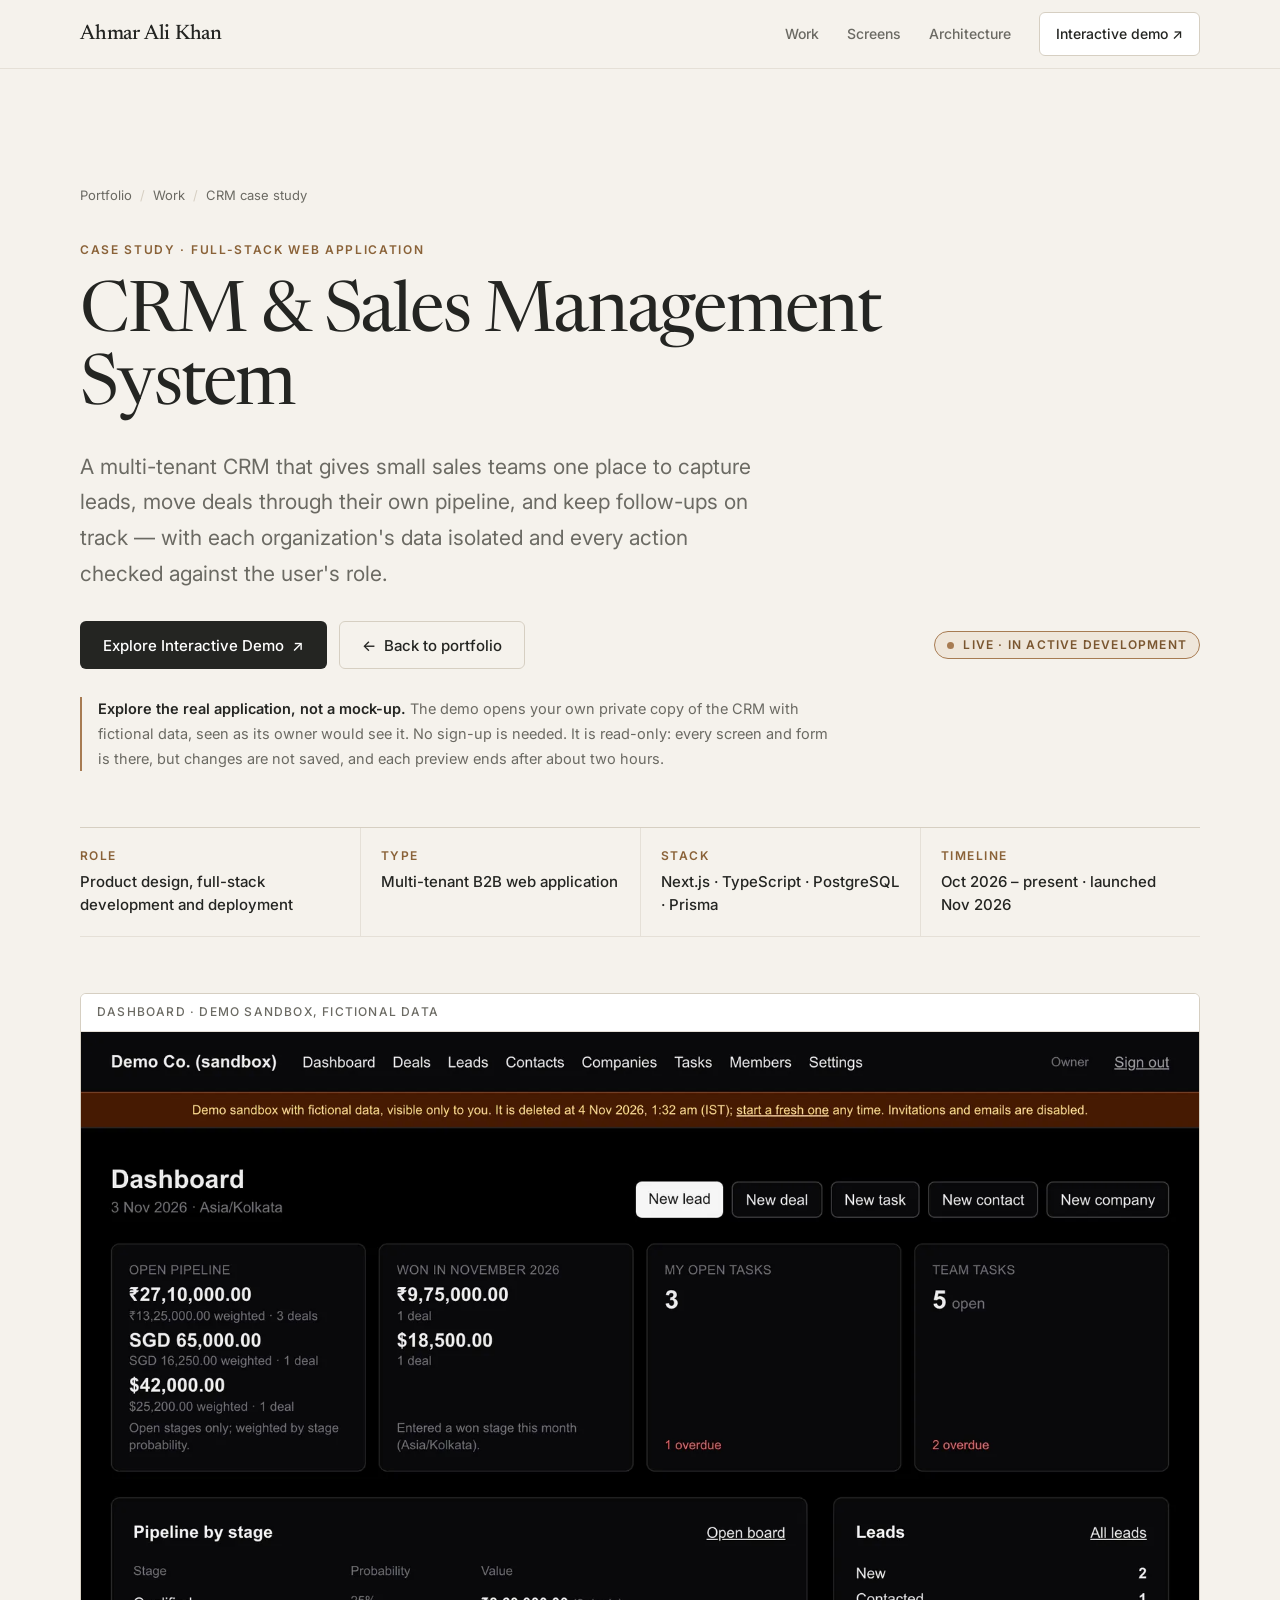
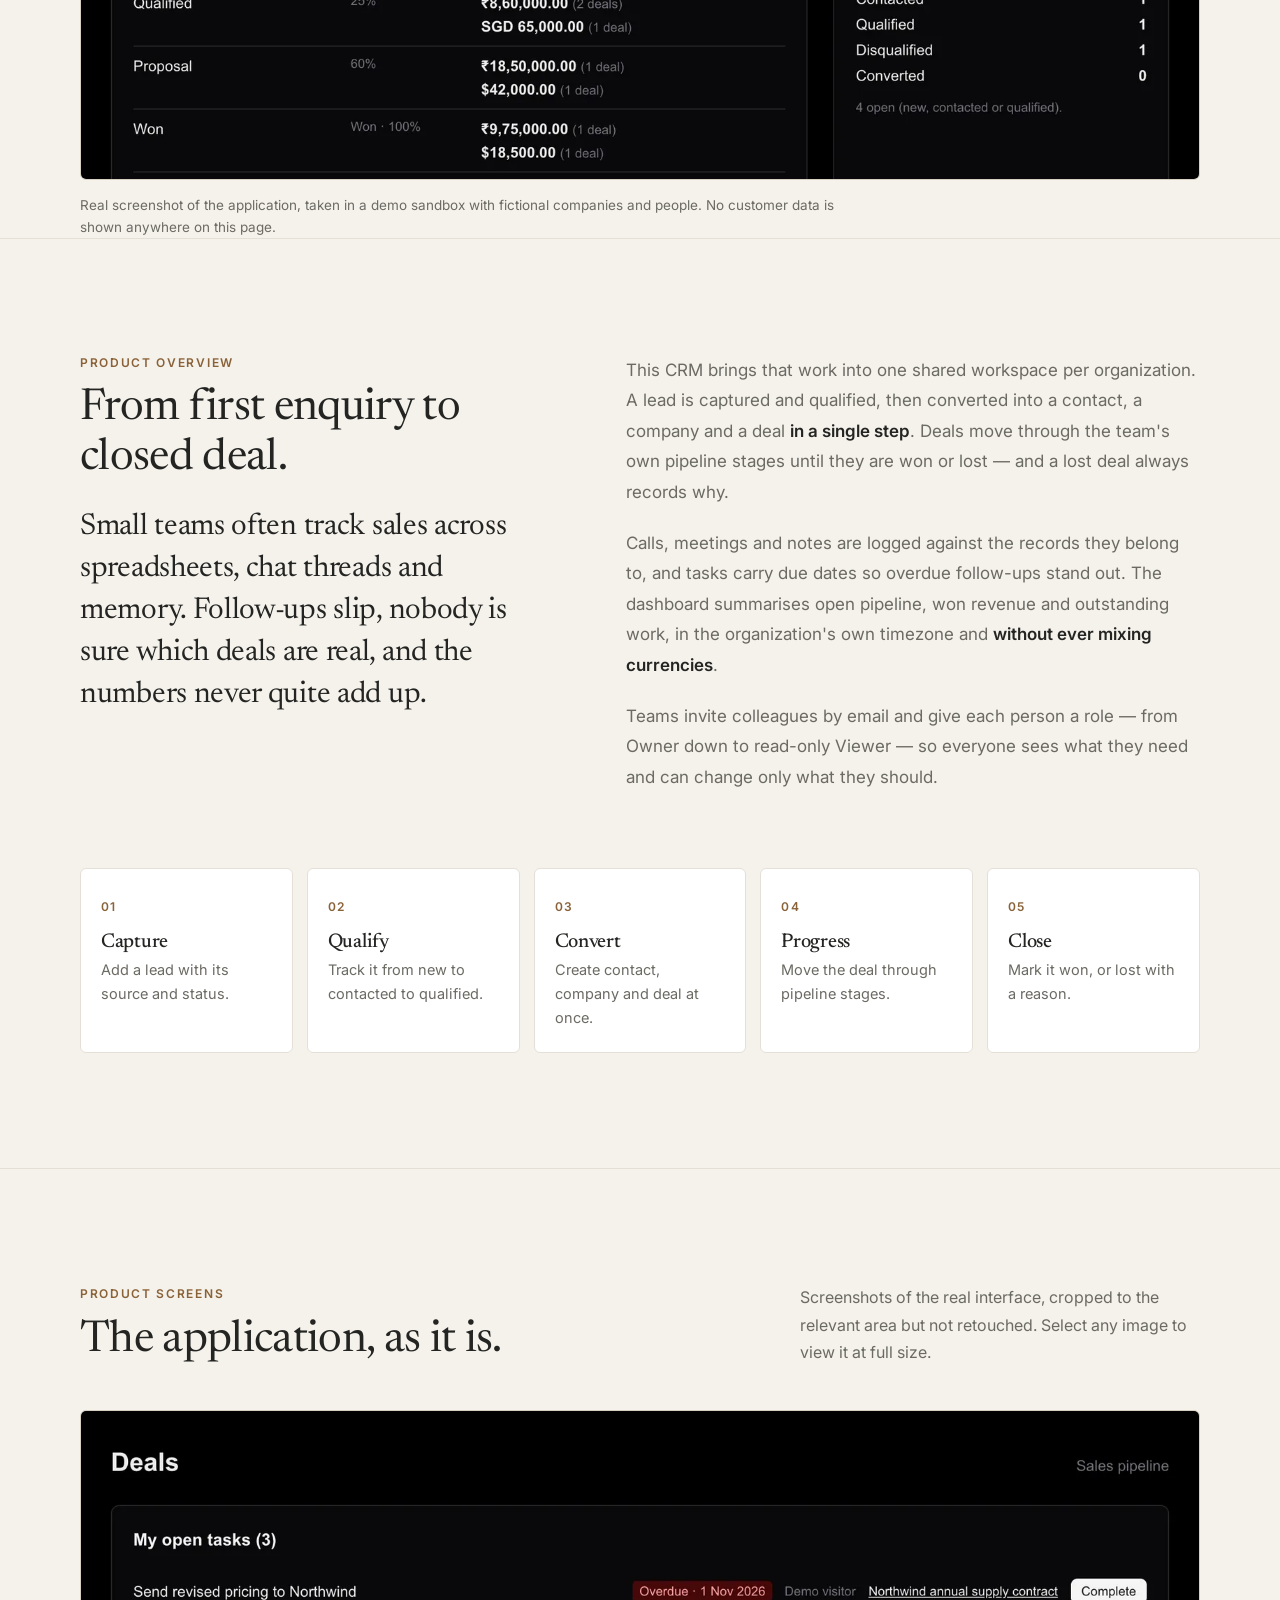
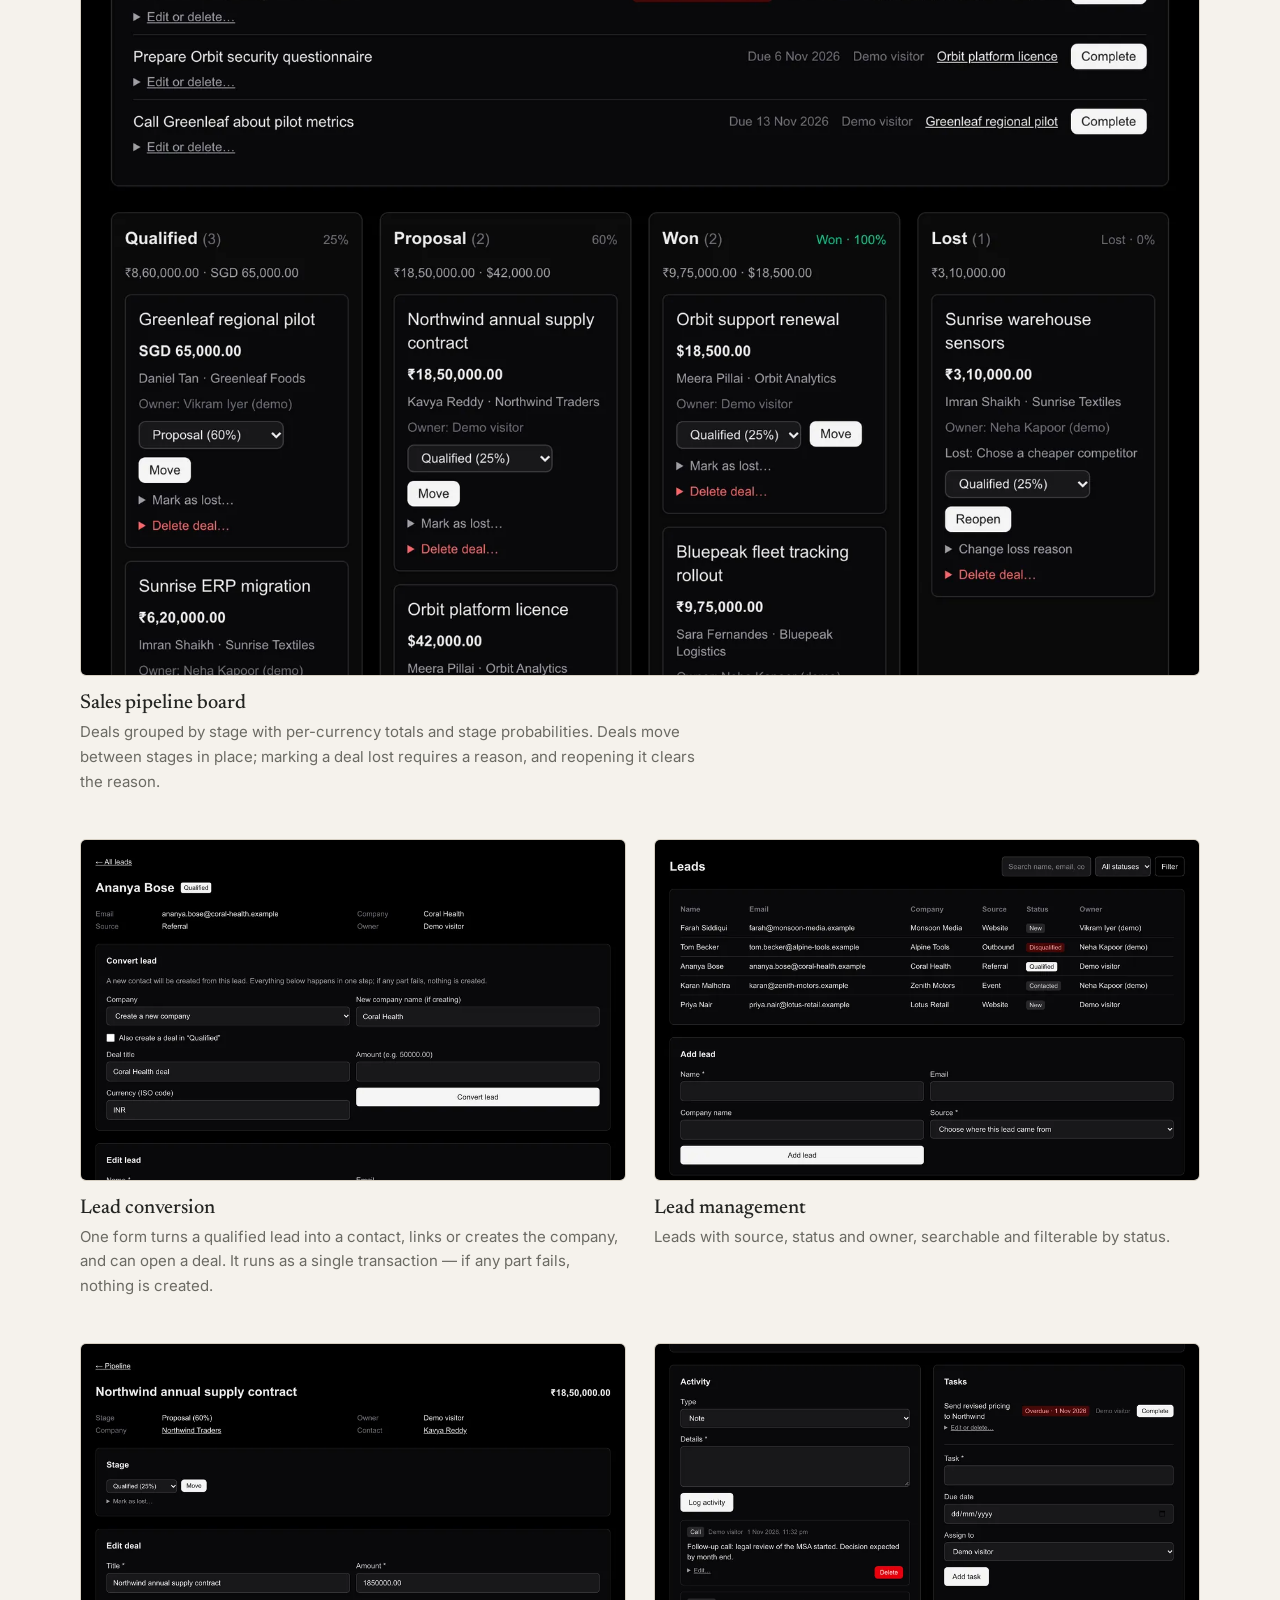
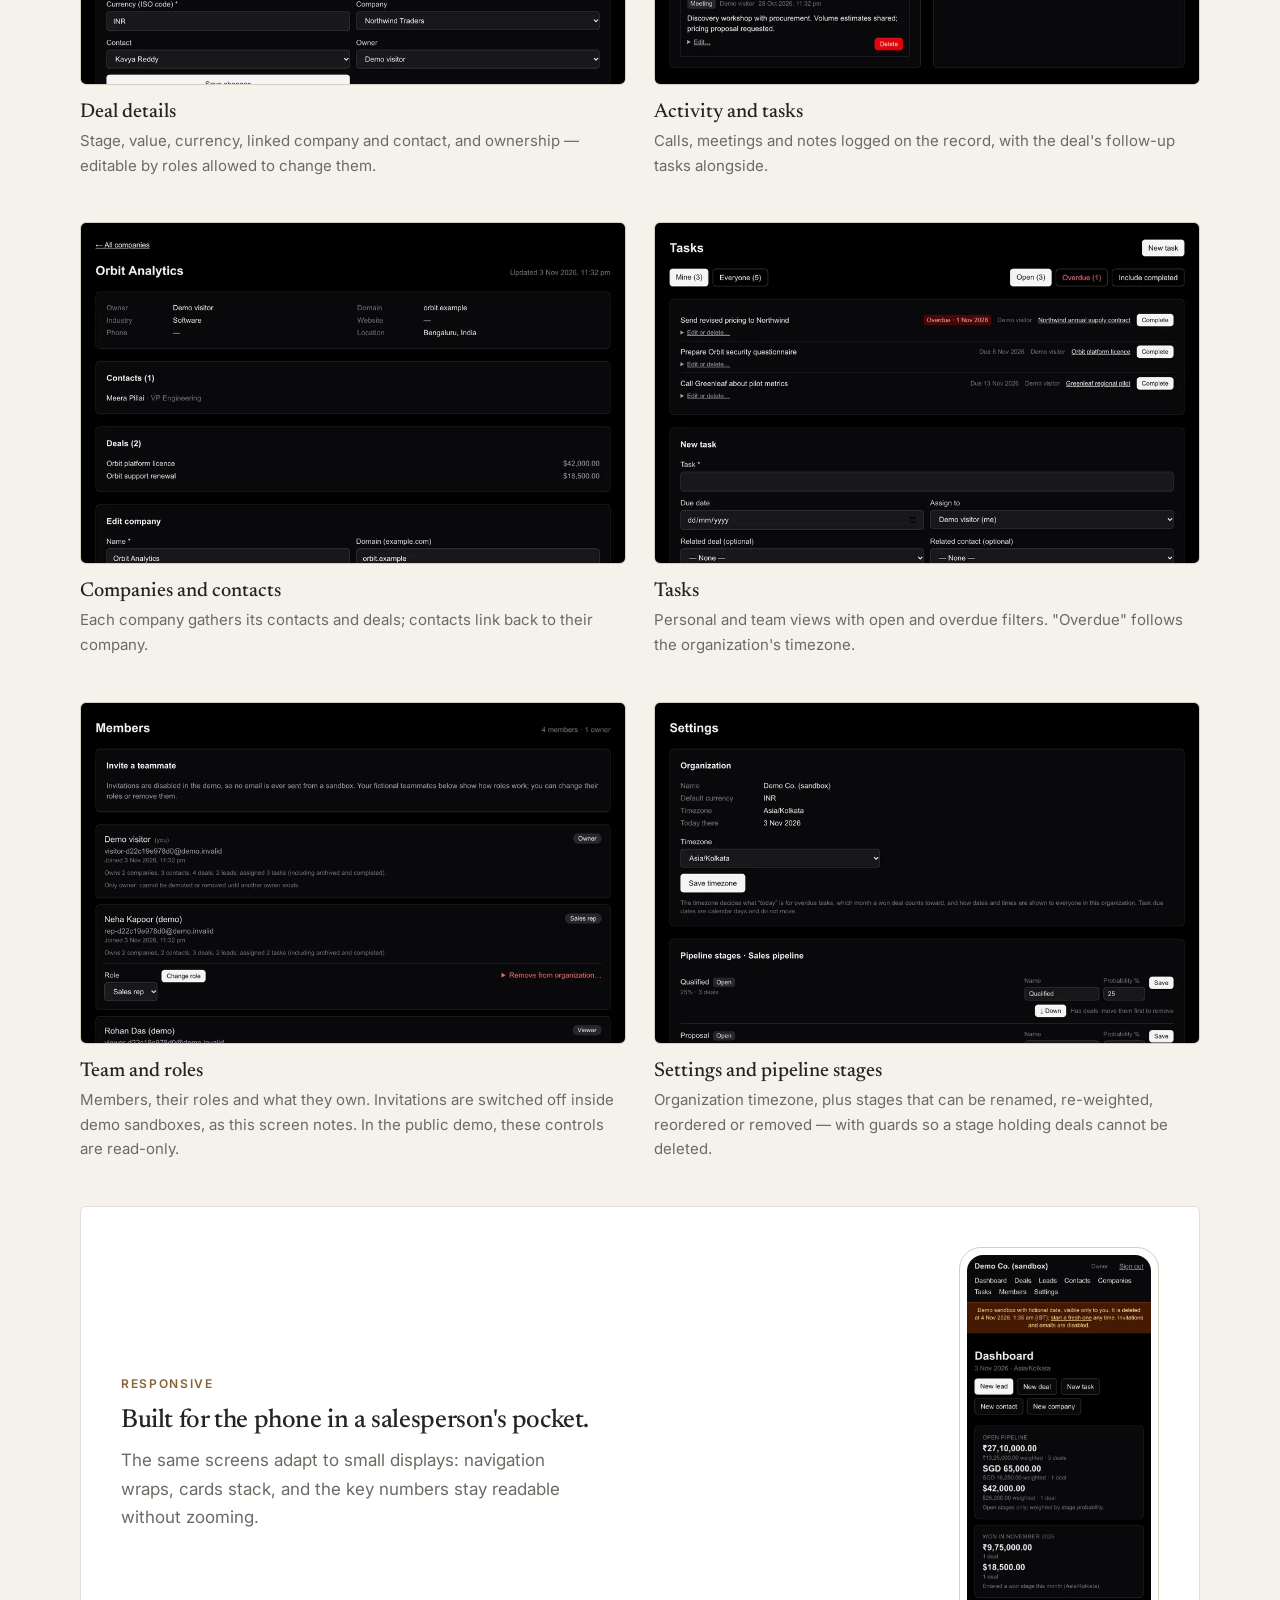
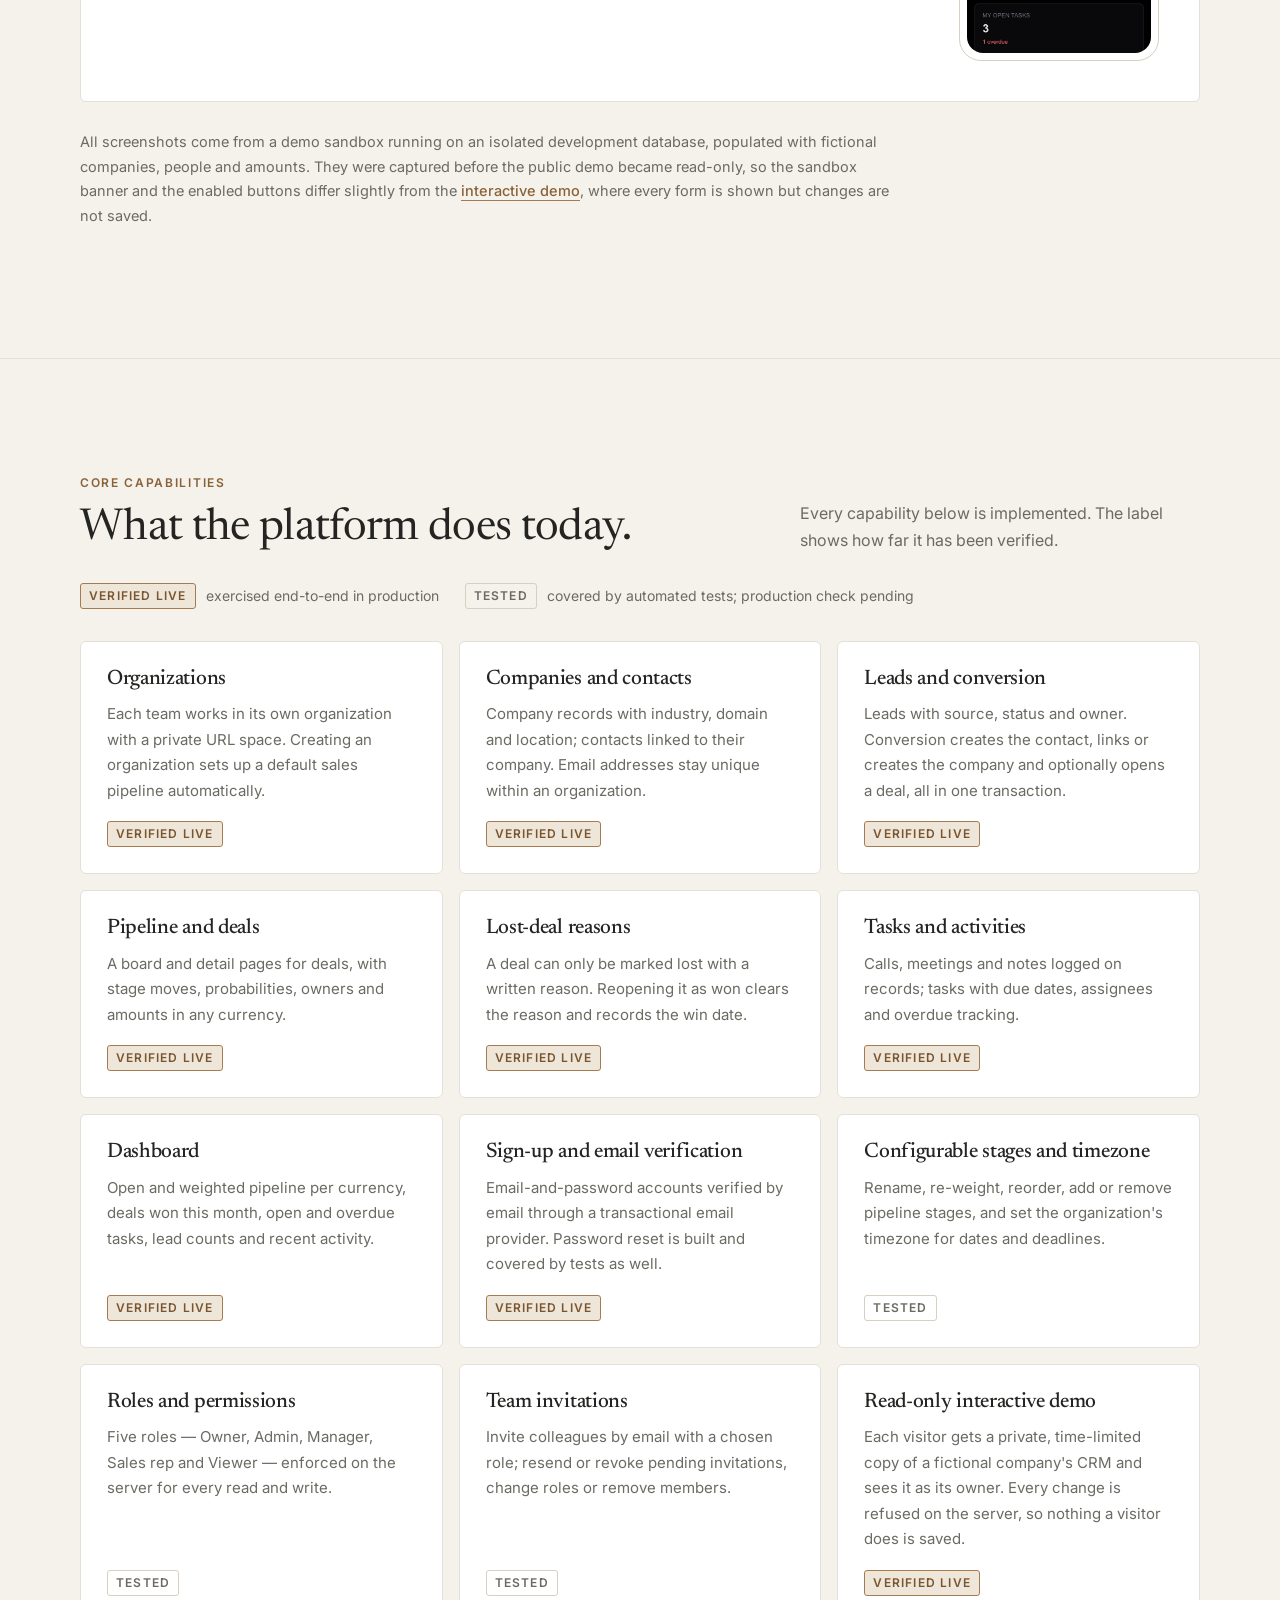
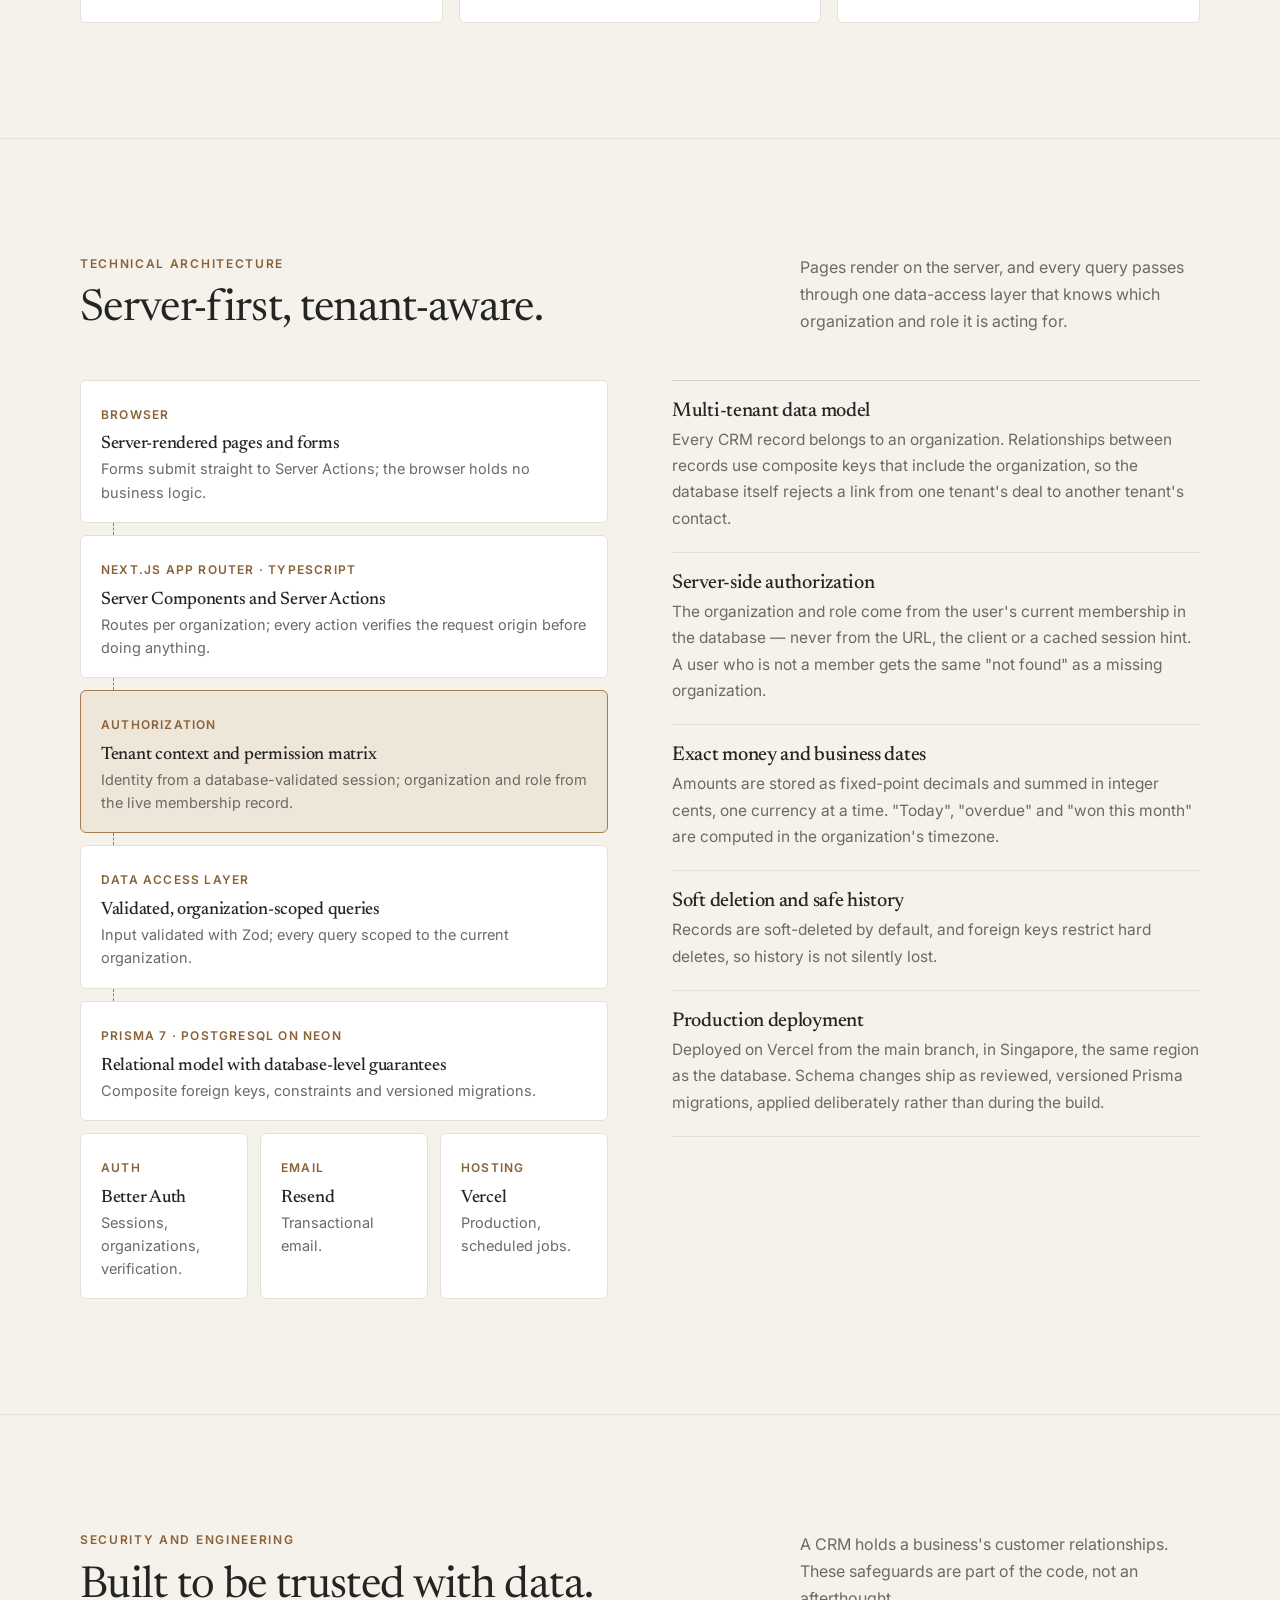
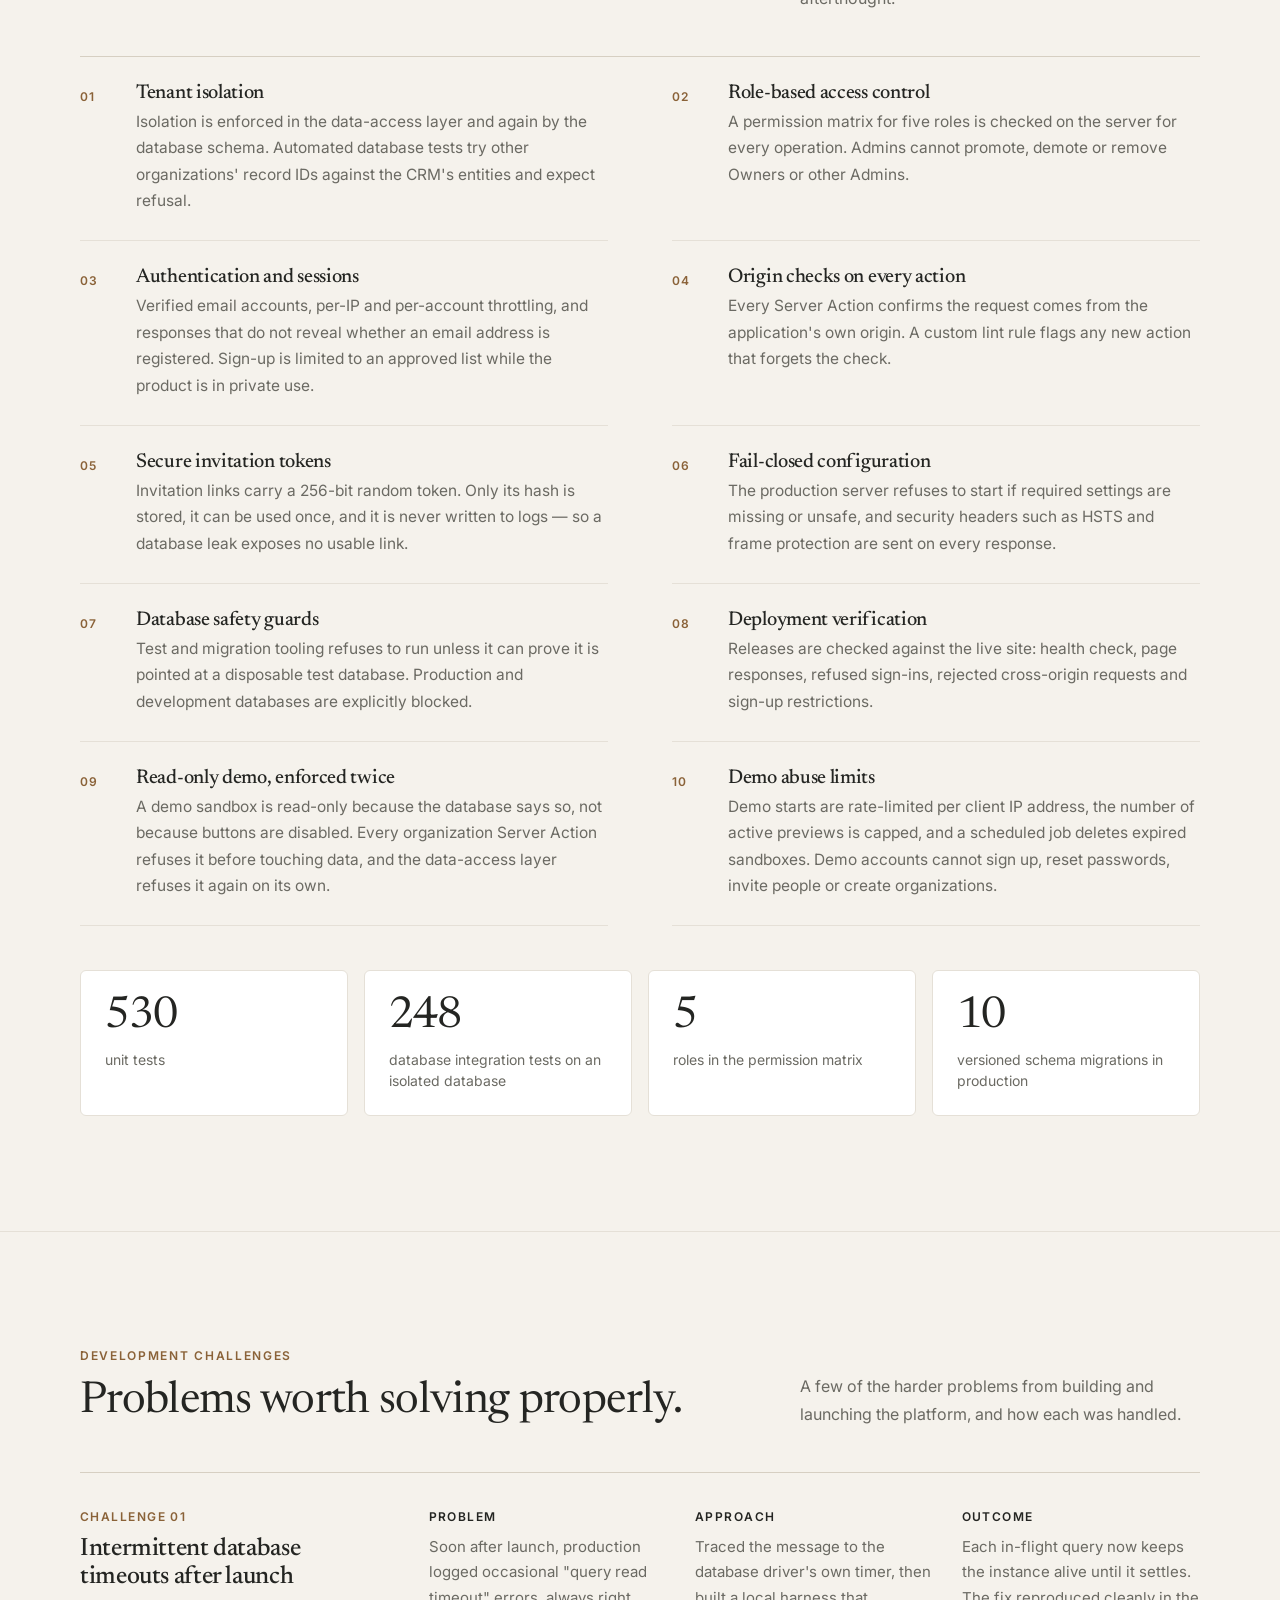
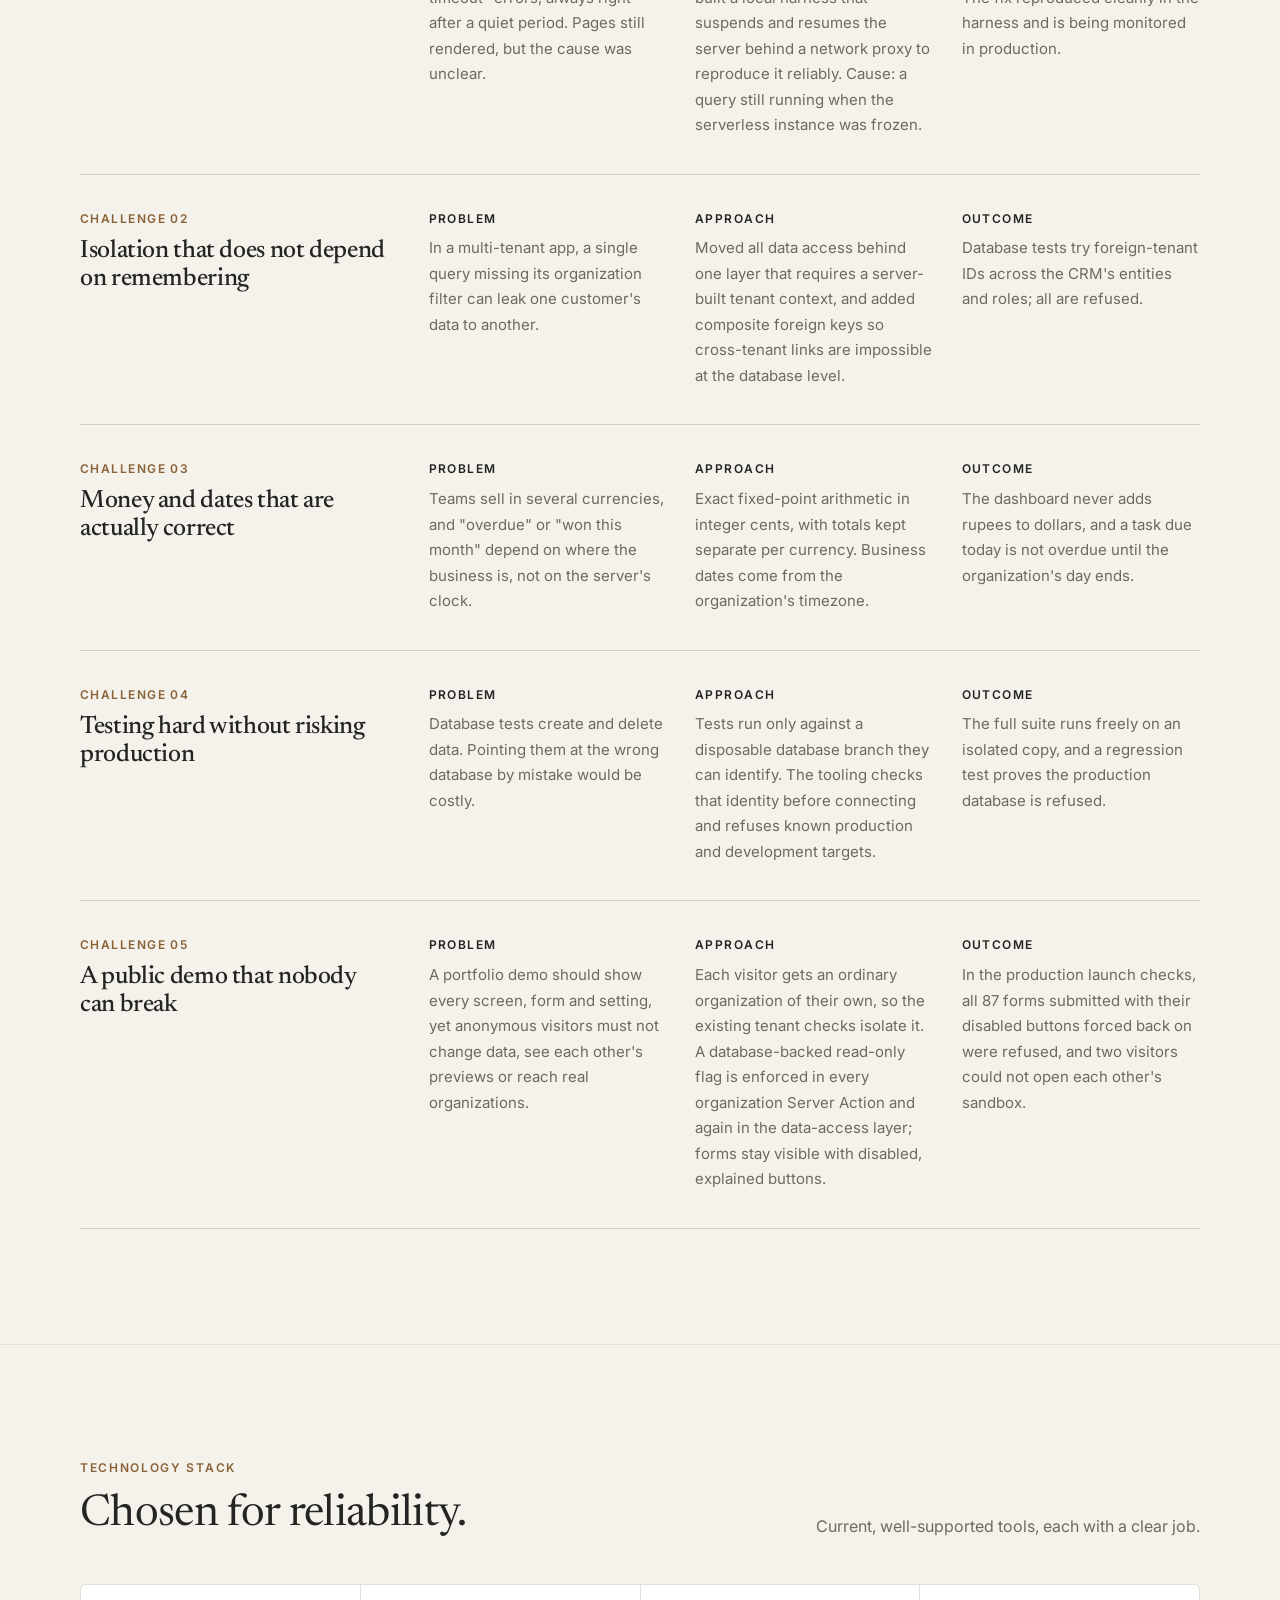
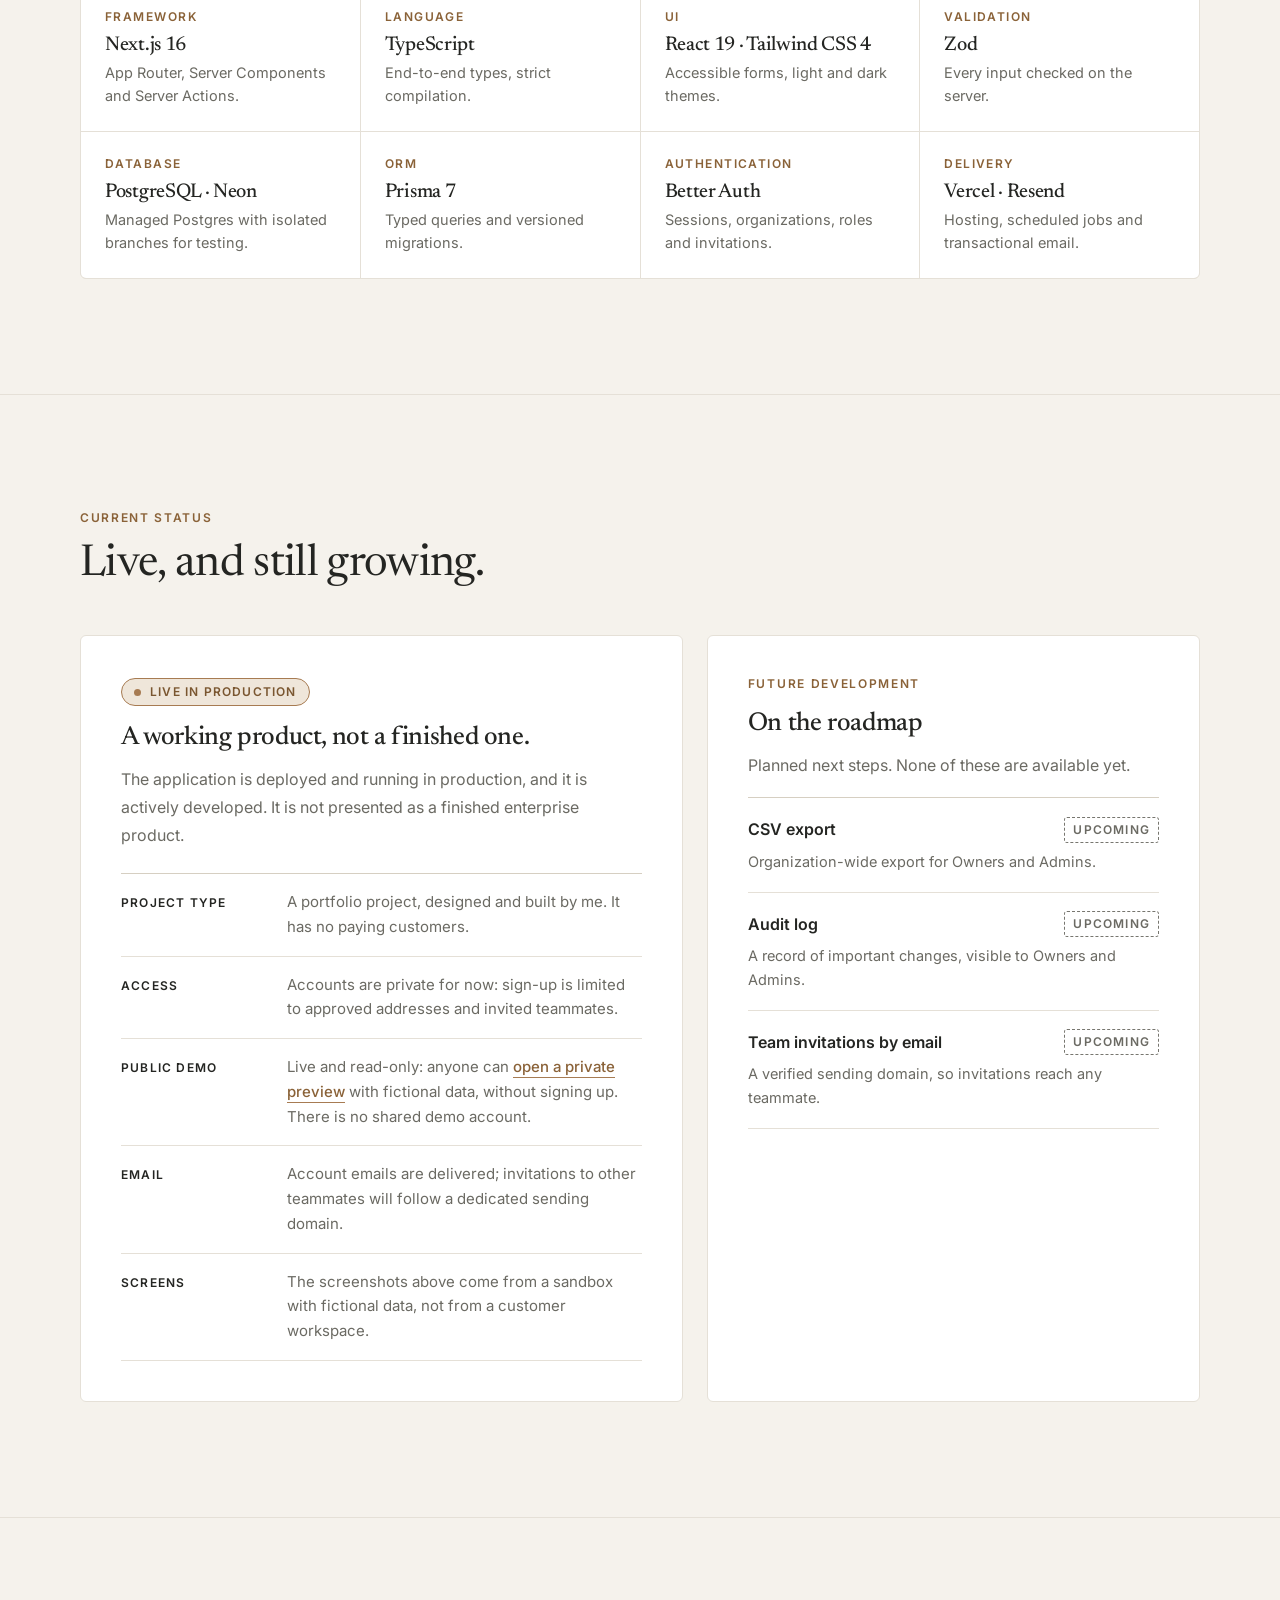
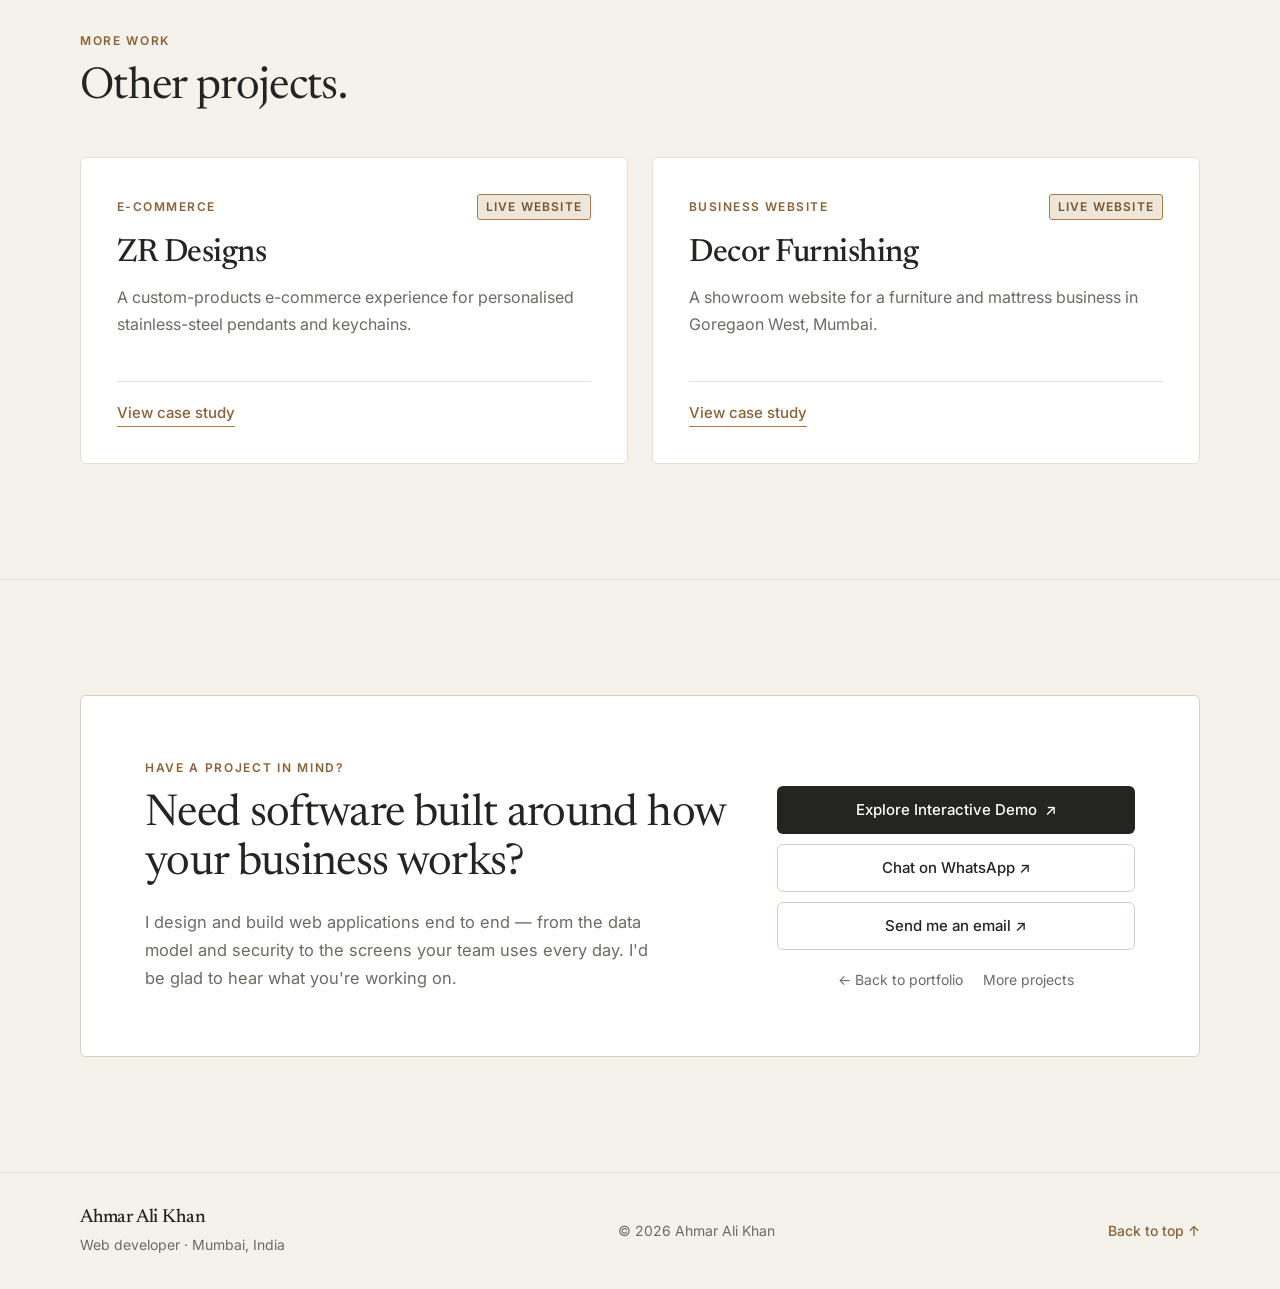
==== commit 9fbbabb3: "fix(portfolio): resolve P2 review items - Raise smallest label text from 11px to 12px - Darken bronz" ====
--- a/crm-sales-system.html
+++ b/crm-sales-system.html
@@ -409,8 +409,8 @@
           <div><div class="eyebrow">More work</div><h2 id="more-title">Other projects.</h2></div>
         </div>
         <div class="work-pair">
-          <article class="work-card"><div class="work-body"><div class="work-top"><span class="work-kind">E-commerce</span><span class="badge live">Live website</span></div><h3>ZR Designs</h3><p>A custom-products e-commerce experience for personalised stainless-steel pendants and keychains.</p><div class="work-links"><a class="link" href="zr-designs.html">View case study</a></div></div></article>
-          <article class="work-card"><div class="work-body"><div class="work-top"><span class="work-kind">Business website</span><span class="badge live">Live website</span></div><h3>Decor Furnishing</h3><p>A showroom website for a furniture and mattress business in Goregaon West, Mumbai.</p><div class="work-links"><a class="link" href="decor-furnishing.html">View case study</a></div></div></article>
+          <article class="work-card"><div class="work-body"><div class="work-top"><span class="work-kind">E-commerce</span><span class="badge live">Live website</span></div><h3>ZR Designs</h3><p>A custom-products e-commerce experience for personalised stainless-steel pendants and keychains.</p><div class="work-links"><a class="link" href="zr-designs.html" aria-label="View case study: ZR Designs">View case study</a></div></div></article>
+          <article class="work-card"><div class="work-body"><div class="work-top"><span class="work-kind">Business website</span><span class="badge live">Live website</span></div><h3>Decor Furnishing</h3><p>A showroom website for a furniture and mattress business in Goregaon West, Mumbai.</p><div class="work-links"><a class="link" href="decor-furnishing.html" aria-label="View case study: Decor Furnishing">View case study</a></div></div></article>
         </div>
       </div>
     </section>
--- a/assets/css/site.css
+++ b/assets/css/site.css
@@ -12,6 +12,7 @@
   --ink-3: #77766F;         /* decorative only: never for small text */
   --bronze: #A77B52;        /* rules, large type, fills */
   --bronze-ink: #8A6238;    /* bronze for small text and links (4.8:1 on bg) */
+  --bronze-deep: #7A5630;   /* bronze text on the soft tint (5.3:1) */
   --bronze-soft: #EFE6DA;   /* badge and hover tint */
   --line: #E5E0D7;          /* soft borders */
   --line-2: #D6CFC2;        /* stronger border for controls */
@@ -69,7 +70,7 @@
 .nav-inner { min-height: 68px; display: flex; align-items: center; justify-content: space-between; gap: 20px; }
 .brand { font: 500 21px/1 var(--serif); letter-spacing: -0.01em; color: var(--ink); }
 .nav-links { display: flex; align-items: center; gap: 28px; font-size: 14px; font-weight: 500; }
-.nav-links a { color: var(--ink-2); padding: 8px 0; }
+.nav-links a { color: var(--ink-2); padding: 12px 0; }
 .nav-links a:hover, .nav-links a[aria-current] { color: var(--ink); }
 .nav-links .nav-cta { color: var(--ink); border: 1px solid var(--line-2); border-radius: var(--radius); padding: 9px 16px; background: var(--surface); }
 .nav-links .nav-cta:hover { border-color: var(--bronze); }
@@ -89,18 +90,23 @@
 .link, .text-link { color: var(--bronze-ink); font-weight: 500; border-bottom: 1px solid var(--bronze); padding-bottom: 1px; }
 .link:hover, .text-link:hover { color: var(--ink); border-color: var(--ink); }
 
+/* Larger tap areas for small text links without changing layout */
+.link, .text-link, .crumb a, .contact-links a, .back-top, .brand { position: relative; }
+.link::before, .text-link::before, .crumb a::before, .contact-links a::before, .back-top::before, .brand::before { content: ""; position: absolute; inset: -14px -6px; }
+.text-link::before { inset: -6px -2px; }
+
 /* Cards, badges, tags --------------------------------------------------- */
 .card, .panel { background: var(--surface); border: 1px solid var(--line); border-radius: var(--radius); }
 .badge {
-  display: inline-block; font: 600 11px/1 var(--sans); letter-spacing: 0.1em; text-transform: uppercase;
-  color: var(--ink-2); border: 1px solid var(--line-2); border-radius: 3px; padding: 6px 8px;
-}
-.badge.live, .status.live, .live-pill { color: var(--bronze-ink); border-color: var(--bronze); background: var(--bronze-soft); }
-.tags, .chips, .skill-list { display: flex; flex-wrap: wrap; gap: 8px; }
+  display: inline-block; font: 600 12px/1 var(--sans); letter-spacing: 0.1em; text-transform: uppercase;
+  color: var(--ink-2); border: 1px solid var(--line-2); border-radius: 3px; padding: 6px 8px; white-space: nowrap;
+}
+.badge.live, .status.live, .live-pill { color: var(--bronze-deep); border-color: var(--bronze); background: var(--bronze-soft); }
+.tags, .chips, .skill-list { display: flex; flex-wrap: wrap; align-content: flex-start; align-items: flex-start; gap: 8px; }
 .tag, .chip { font: 500 13px/1 var(--sans); color: var(--ink-2); background: var(--bg); border: 1px solid var(--line); border-radius: 3px; padding: 7px 10px; }
 .live-pill {
   display: inline-flex; align-items: center; gap: 9px; padding: 7px 12px; border: 1px solid var(--bronze); border-radius: 999px;
-  font: 600 11px/1 var(--sans); letter-spacing: 0.1em; text-transform: uppercase;
+  font: 600 12px/1 var(--sans); letter-spacing: 0.1em; text-transform: uppercase;
 }
 .dot { width: 7px; height: 7px; border-radius: 50%; background: var(--bronze); }
 .notice { margin: 28px 0 0; padding-left: 16px; border-left: 2px solid var(--bronze); font-size: 14.5px; line-height: 1.7; max-width: 760px; }
@@ -118,7 +124,7 @@
 .meta { display: grid; grid-template-columns: repeat(4, minmax(0, 1fr)); margin: 56px 0 0; border-top: 1px solid var(--line-2); border-bottom: 1px solid var(--line); }
 .meta > div { padding: 20px 20px 20px 0; }
 .meta > div + div { padding-left: 20px; border-left: 1px solid var(--line); }
-.meta dt { font: 600 11px/1.4 var(--sans); letter-spacing: 0.12em; text-transform: uppercase; color: var(--bronze-ink); margin-bottom: 6px; }
+.meta dt { font: 600 12px/1.4 var(--sans); letter-spacing: 0.12em; text-transform: uppercase; color: var(--bronze-ink); margin-bottom: 6px; }
 .meta dd { margin: 0; font-size: 15px; font-weight: 500; line-height: 1.5; color: var(--ink); }
 .meta dd a { color: var(--bronze-ink); border-bottom: 1px solid var(--bronze); }
 
@@ -126,7 +132,7 @@
 .frame { background: var(--surface); border: 1px solid var(--line-2); border-radius: var(--radius); overflow: hidden; }
 .frame-bar { display: flex; align-items: center; padding: 10px 16px; border-bottom: 1px solid var(--line); background: var(--surface); }
 .frame-bar i { display: none; }
-.frame-bar span { font: 500 11px/1.4 var(--sans); letter-spacing: 0.1em; text-transform: uppercase; color: var(--ink-2); }
+.frame-bar span { font: 500 12px/1.4 var(--sans); letter-spacing: 0.1em; text-transform: uppercase; color: var(--ink-2); }
 .frame a { display: block; }
 .frame img { width: 100%; }
 .frame a:hover img { opacity: 0.94; }
@@ -170,7 +176,7 @@
 .cap h3 { font-size: 21px; margin: 0 0 10px; }
 .cap p { font-size: 15px; line-height: 1.7; margin: 0 0 18px; }
 .cap p:last-child { margin-bottom: 0; }
-.status { margin-top: auto; align-self: flex-start; font: 600 11px/1 var(--sans); letter-spacing: 0.1em; text-transform: uppercase; padding: 6px 8px; border-radius: 3px; border: 1px solid var(--line-2); color: var(--ink-2); background: transparent; }
+.status { margin-top: auto; align-self: flex-start; font: 600 12px/1 var(--sans); letter-spacing: 0.1em; text-transform: uppercase; padding: 6px 8px; border-radius: 3px; border: 1px solid var(--line-2); color: var(--ink-2); background: transparent; }
 .legend .status { margin: 0; }
 
 /* Architecture ---------------------------------------------------------- */
@@ -178,7 +184,7 @@
 .layers { display: grid; gap: 12px; }
 .layer { position: relative; padding: 18px 20px; background: var(--surface); border: 1px solid var(--line); border-radius: var(--radius); }
 .layer + .layer::before { content: ""; position: absolute; left: 32px; top: -13px; height: 12px; border-left: 1px dashed var(--bronze); }
-.layer .tag { display: inline-block; font: 600 11px/1.3 var(--sans); letter-spacing: 0.1em; text-transform: uppercase; color: var(--bronze-ink); background: none; border: 0; padding: 0; }
+.layer .tag { display: inline-block; font: 600 12px/1.3 var(--sans); letter-spacing: 0.1em; text-transform: uppercase; color: var(--bronze-ink); background: none; border: 0; padding: 0; }
 .layer h3 { font: 500 18px var(--serif); margin: 8px 0 4px; }
 .layer p { font-size: 14.5px; line-height: 1.6; margin: 0; }
 .layer.accent { border-color: var(--bronze); background: var(--bronze-soft); }
@@ -206,13 +212,13 @@
 .challenge .n { font: 600 12px var(--sans); letter-spacing: 0.12em; color: var(--bronze-ink); }
 .challenge h3 { font-size: 25px; margin: 12px 0 0; }
 .cha-cols { display: grid; grid-template-columns: repeat(3, minmax(0, 1fr)); gap: 28px; }
-.cha-cols h4 { margin: 0 0 8px; font: 600 11px/1.4 var(--sans); letter-spacing: 0.12em; text-transform: uppercase; color: var(--ink); }
+.cha-cols h4 { margin: 0 0 8px; font: 600 12px/1.4 var(--sans); letter-spacing: 0.12em; text-transform: uppercase; color: var(--ink); }
 .cha-cols p { font-size: 15px; line-height: 1.7; margin: 0; }
 
 /* Stack ----------------------------------------------------------------- */
 .stack-grid { display: grid; grid-template-columns: repeat(4, minmax(0, 1fr)); gap: 1px; background: var(--line); border: 1px solid var(--line); border-radius: var(--radius); overflow: hidden; }
 .stack-item { background: var(--surface); padding: 24px; }
-.stack-item .k { font: 600 11px/1.3 var(--sans); letter-spacing: 0.12em; text-transform: uppercase; color: var(--bronze-ink); }
+.stack-item .k { font: 600 12px/1.3 var(--sans); letter-spacing: 0.12em; text-transform: uppercase; color: var(--bronze-ink); }
 .stack-item h3 { font: 500 20px var(--serif); margin: 10px 0 6px; }
 .stack-item p { font-size: 14.5px; line-height: 1.6; margin: 0; }
 
@@ -223,14 +229,14 @@
 .panel > p { font-size: 16px; line-height: 1.75; }
 .facts { list-style: none; padding: 0; margin: 24px 0 0; border-top: 1px solid var(--line-2); }
 .facts li { display: grid; grid-template-columns: 150px 1fr; gap: 16px; padding: 16px 0; border-bottom: 1px solid var(--line); font-size: 15px; line-height: 1.65; color: var(--ink-2); }
-.facts li b { font: 600 11px/1.6 var(--sans); letter-spacing: 0.1em; text-transform: uppercase; color: var(--ink); padding-top: 3px; }
+.facts li b { font: 600 12px/1.6 var(--sans); letter-spacing: 0.1em; text-transform: uppercase; color: var(--ink); padding-top: 3px; }
 .roadmap { list-style: none; padding: 0; margin: 18px 0 0; }
 .roadmap li { padding: 18px 0; border-bottom: 1px solid var(--line); }
 .roadmap li:first-child { border-top: 1px solid var(--line-2); }
 .roadmap .row { display: flex; justify-content: space-between; align-items: center; gap: 12px; }
 .roadmap h4 { margin: 0; font-size: 16px; }
 .roadmap p { margin: 6px 0 0; font-size: 14.5px; line-height: 1.65; }
-.upcoming { flex: none; font: 600 11px/1 var(--sans); letter-spacing: 0.1em; text-transform: uppercase; color: var(--ink-2); border: 1px dashed var(--ink-3); padding: 6px 8px; border-radius: 3px; }
+.upcoming { flex: none; font: 600 12px/1 var(--sans); letter-spacing: 0.1em; text-transform: uppercase; color: var(--ink-2); border: 1px dashed var(--ink-3); padding: 6px 8px; border-radius: 3px; }
 
 /* Project cards (home and "more work") ---------------------------------- */
 .work-feature, .work-card { background: var(--surface); border: 1px solid var(--line); border-radius: var(--radius); overflow: hidden; }
@@ -256,7 +262,7 @@
 .hero .lede { margin-bottom: 32px; }
 .hero-note { margin-top: 24px; font-size: 14px; color: var(--ink-2); }
 .glance { padding: 26px; }
-.glance h2 { font: 600 11px/1.4 var(--sans); letter-spacing: 0.14em; text-transform: uppercase; color: var(--bronze-ink); margin: 0 0 6px; }
+.glance h2 { font: 600 12px/1.4 var(--sans); letter-spacing: 0.14em; text-transform: uppercase; color: var(--bronze-ink); margin: 0 0 6px; }
 .glance dl { margin: 0; }
 .glance dt { font-size: 13px; color: var(--ink-2); margin-top: 16px; }
 .glance dd { margin: 2px 0 0; font: 500 19px/1.35 var(--serif); color: var(--ink); }
@@ -272,7 +278,13 @@
 .timeline-item h3 { font-size: 23px; margin: 0 0 4px; }
 .timeline-item .where { font-size: 13px; letter-spacing: 0.06em; text-transform: uppercase; color: var(--ink-2); margin-bottom: 10px; }
 .timeline-item p { font-size: 15.5px; line-height: 1.7; margin: 0; max-width: var(--measure); }
-.explore { margin-top: 40px; padding: 30px; }
+.learn-grid { display: grid; grid-template-columns: repeat(2, minmax(0, 1fr)); gap: 16px; margin-top: 40px; }
+.learn-grid .card { padding: 26px; }
+.learn-grid h3 { font-size: 22px; margin: 0 0 8px; }
+.learn-grid p { font-size: 15.5px; line-height: 1.7; margin: 0; }
+.focus-strip { list-style: none; margin-block: 0; padding: 18px 0; display: flex; flex-wrap: wrap; gap: 8px 32px; border-top: 1px solid var(--line); border-bottom: 1px solid var(--line); font-size: 14px; color: var(--ink-2); }
+.focus-strip li::before { content: ""; display: inline-block; width: 5px; height: 5px; margin-right: 10px; border-radius: 50%; background: var(--bronze); vertical-align: middle; }
+.explore { margin-top: 16px; padding: 30px; }
 .explore h3 { font-size: 26px; margin: 12px 0 10px; }
 .explore p { font-size: 15.5px; line-height: 1.7; max-width: var(--measure); }
 .services { display: grid; grid-template-columns: repeat(3, minmax(0, 1fr)); gap: 16px; }
@@ -353,9 +365,10 @@
   .contact-actions { max-width: 360px; }
   .timeline-item { grid-template-columns: 1fr; gap: 6px; }
   .work-links .muted { margin-left: 0; width: 100%; }
+  .learn-grid { grid-template-columns: 1fr; }
 }
 @media (max-width: 480px) {
   .stack-grid, .figures, .flow, .flow.four { grid-template-columns: 1fr; }
-  .frame-bar span { display: none; }
+  .frame-bar { display: none; }
   .actions .btn { width: 100%; }
 }
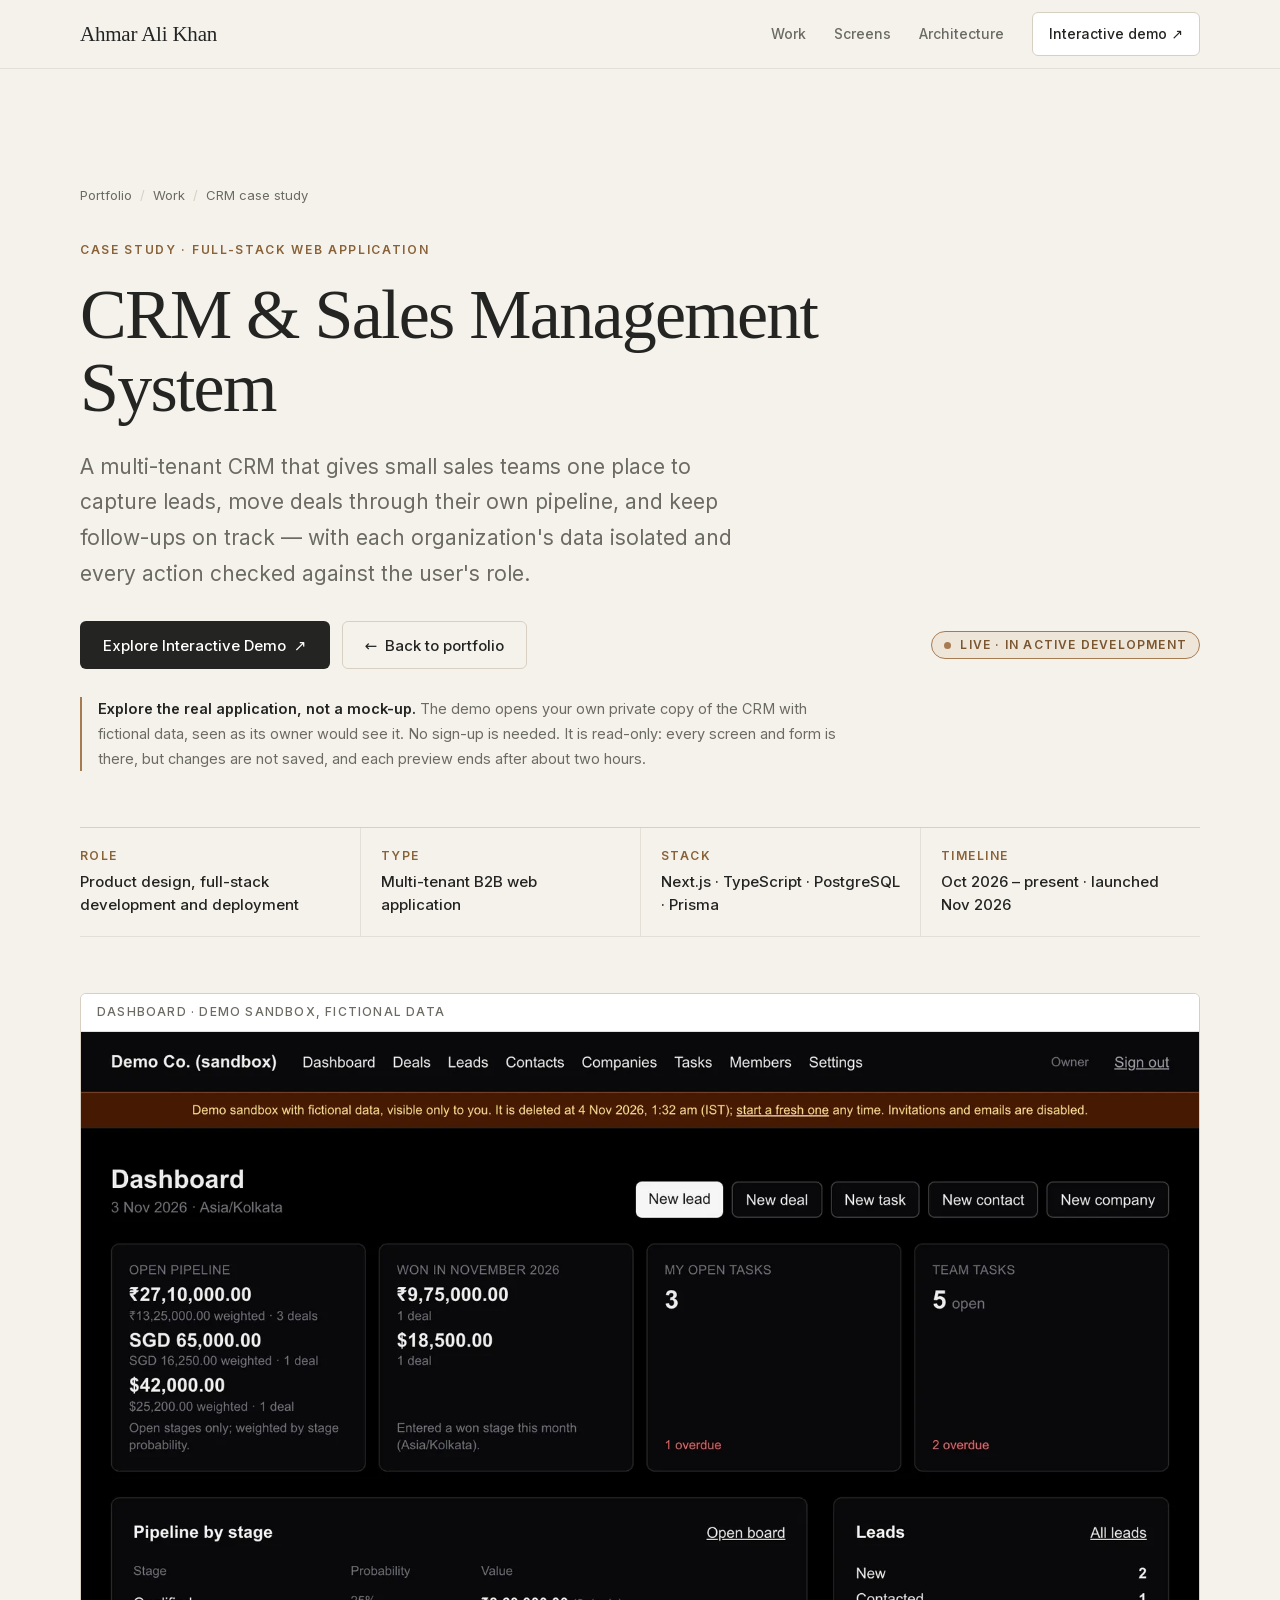
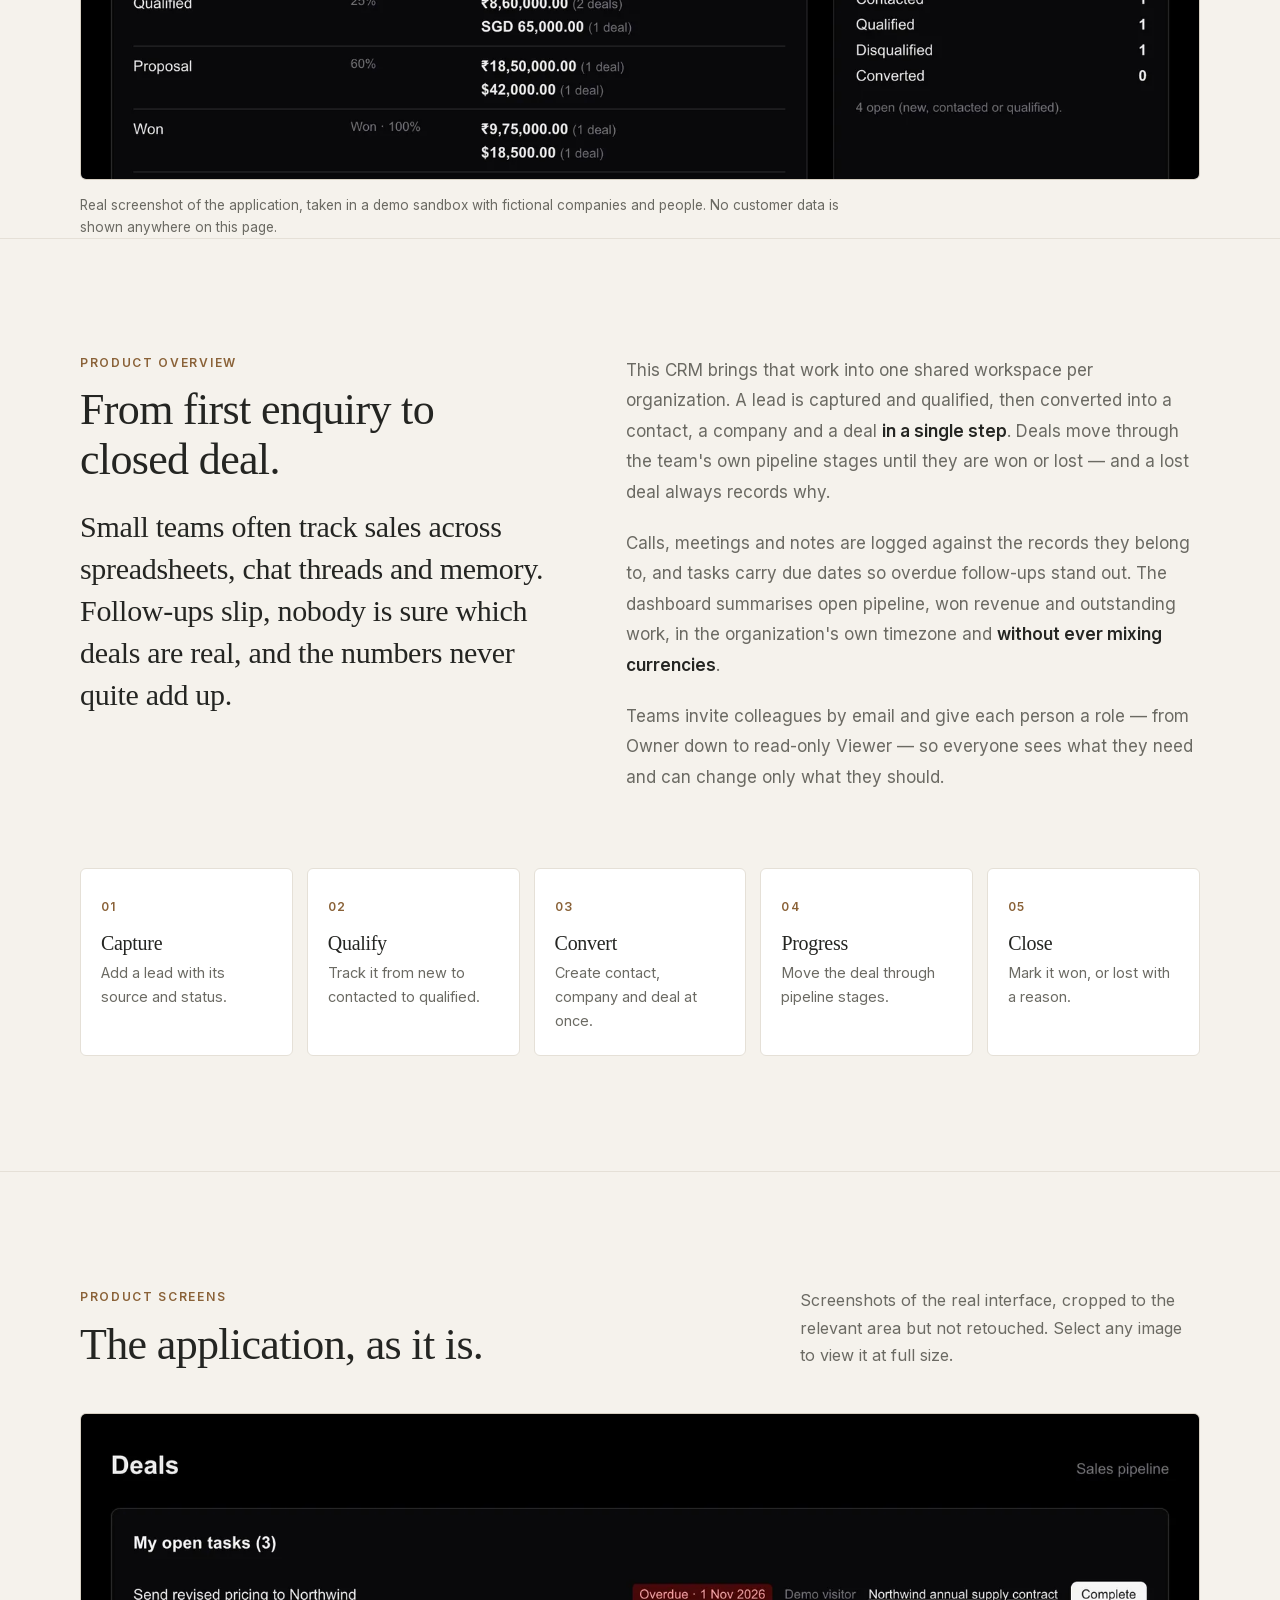
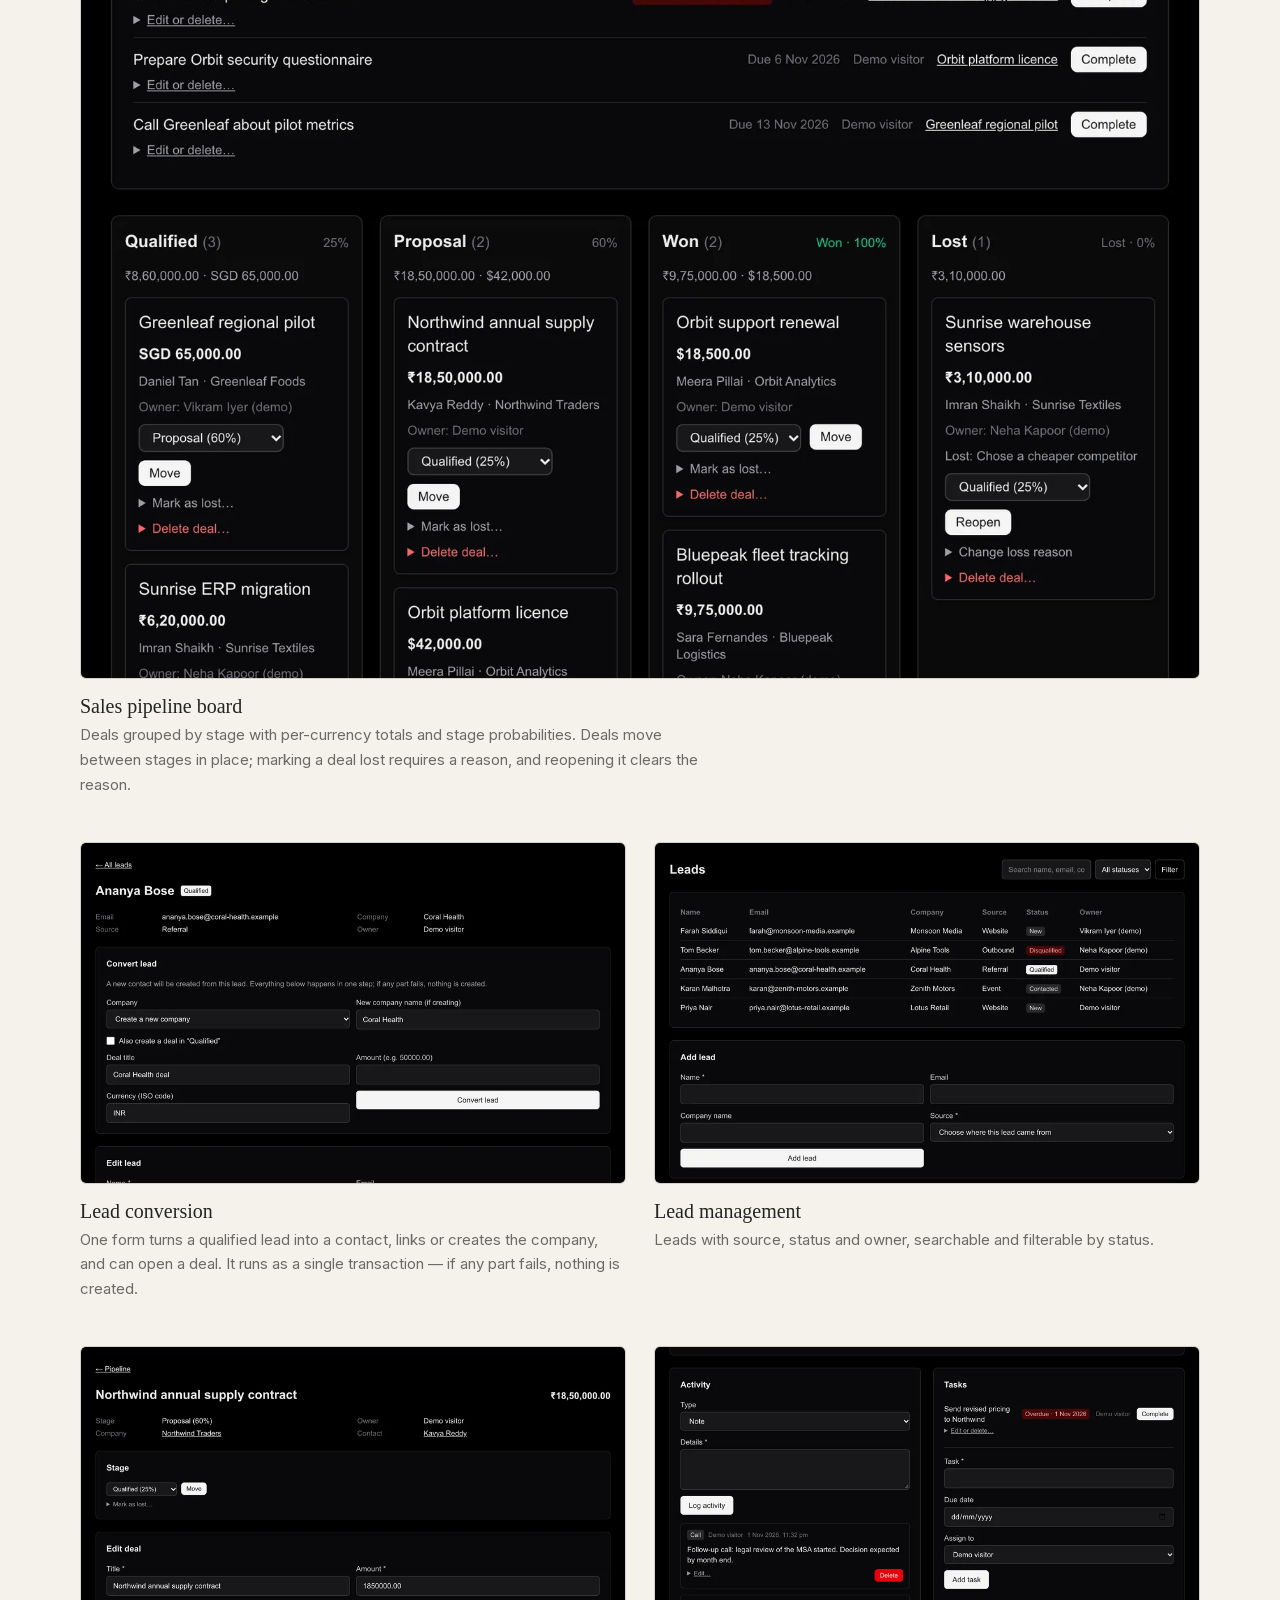
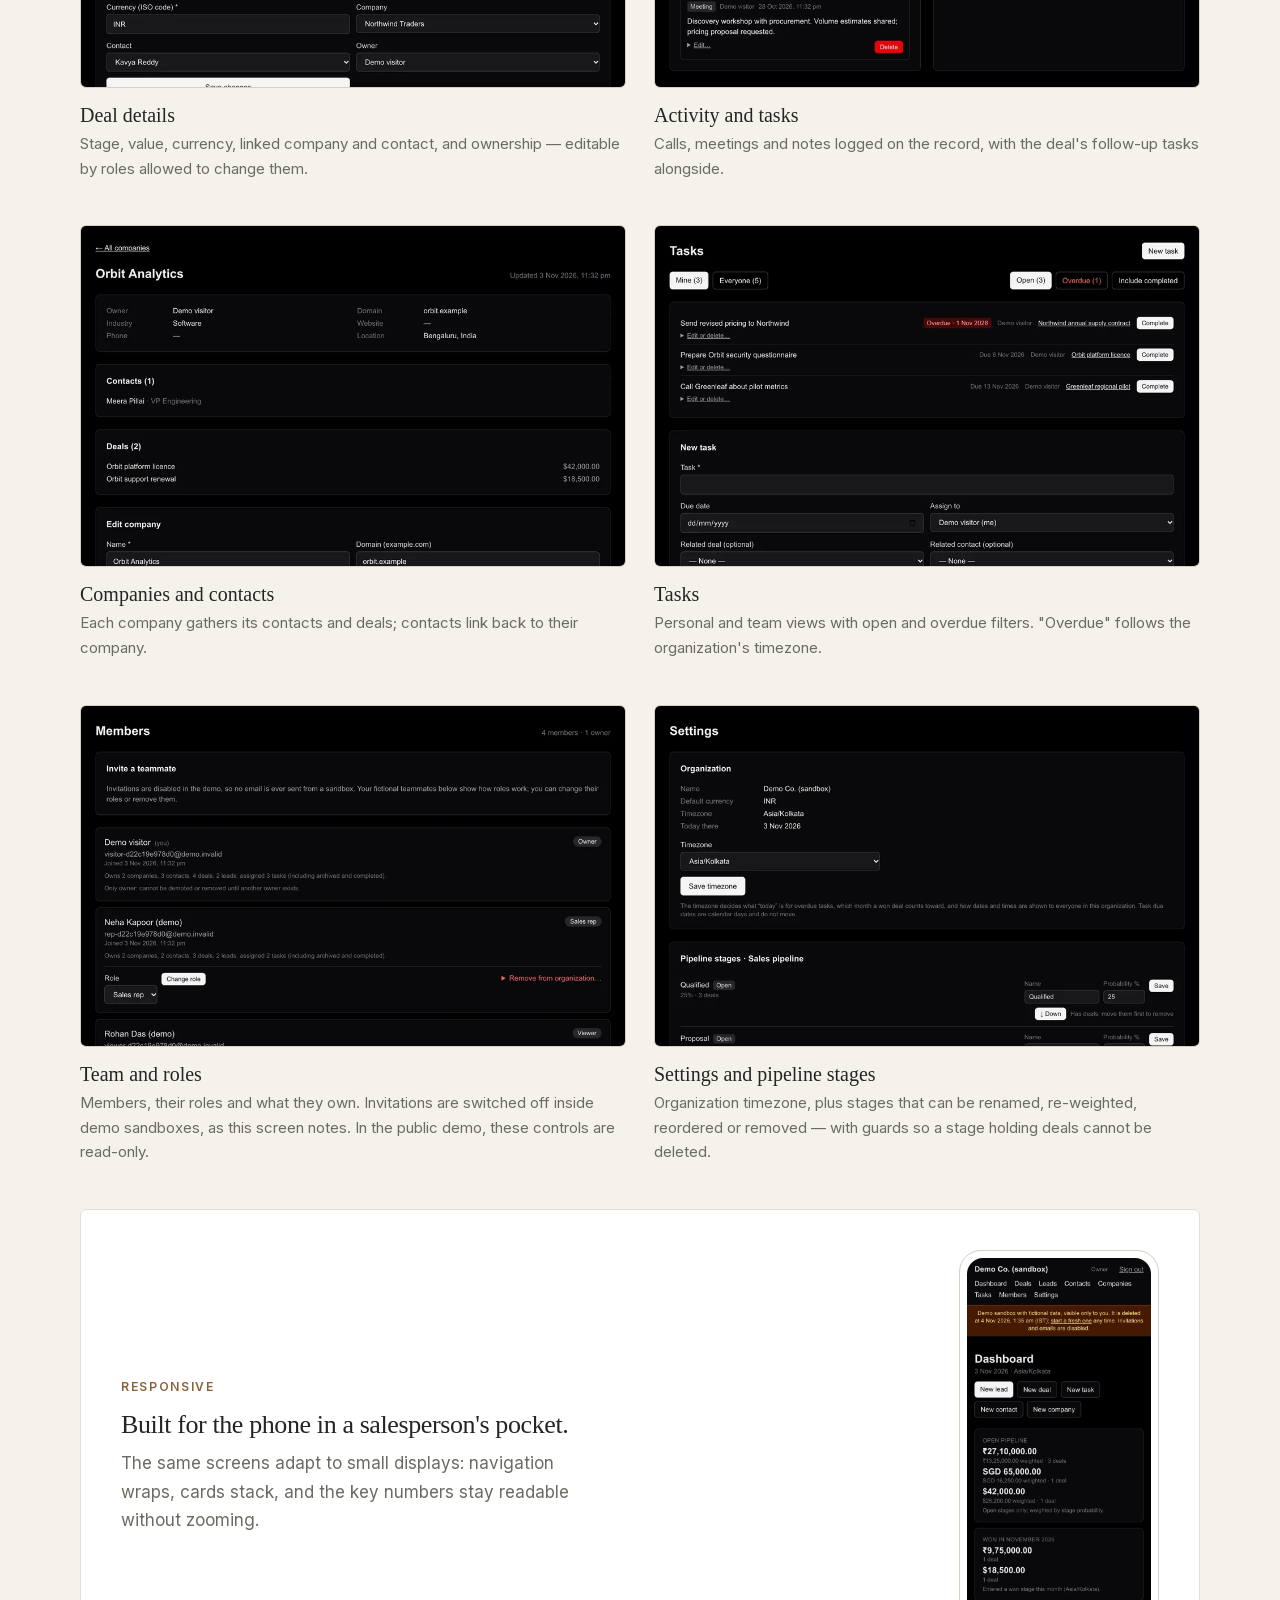
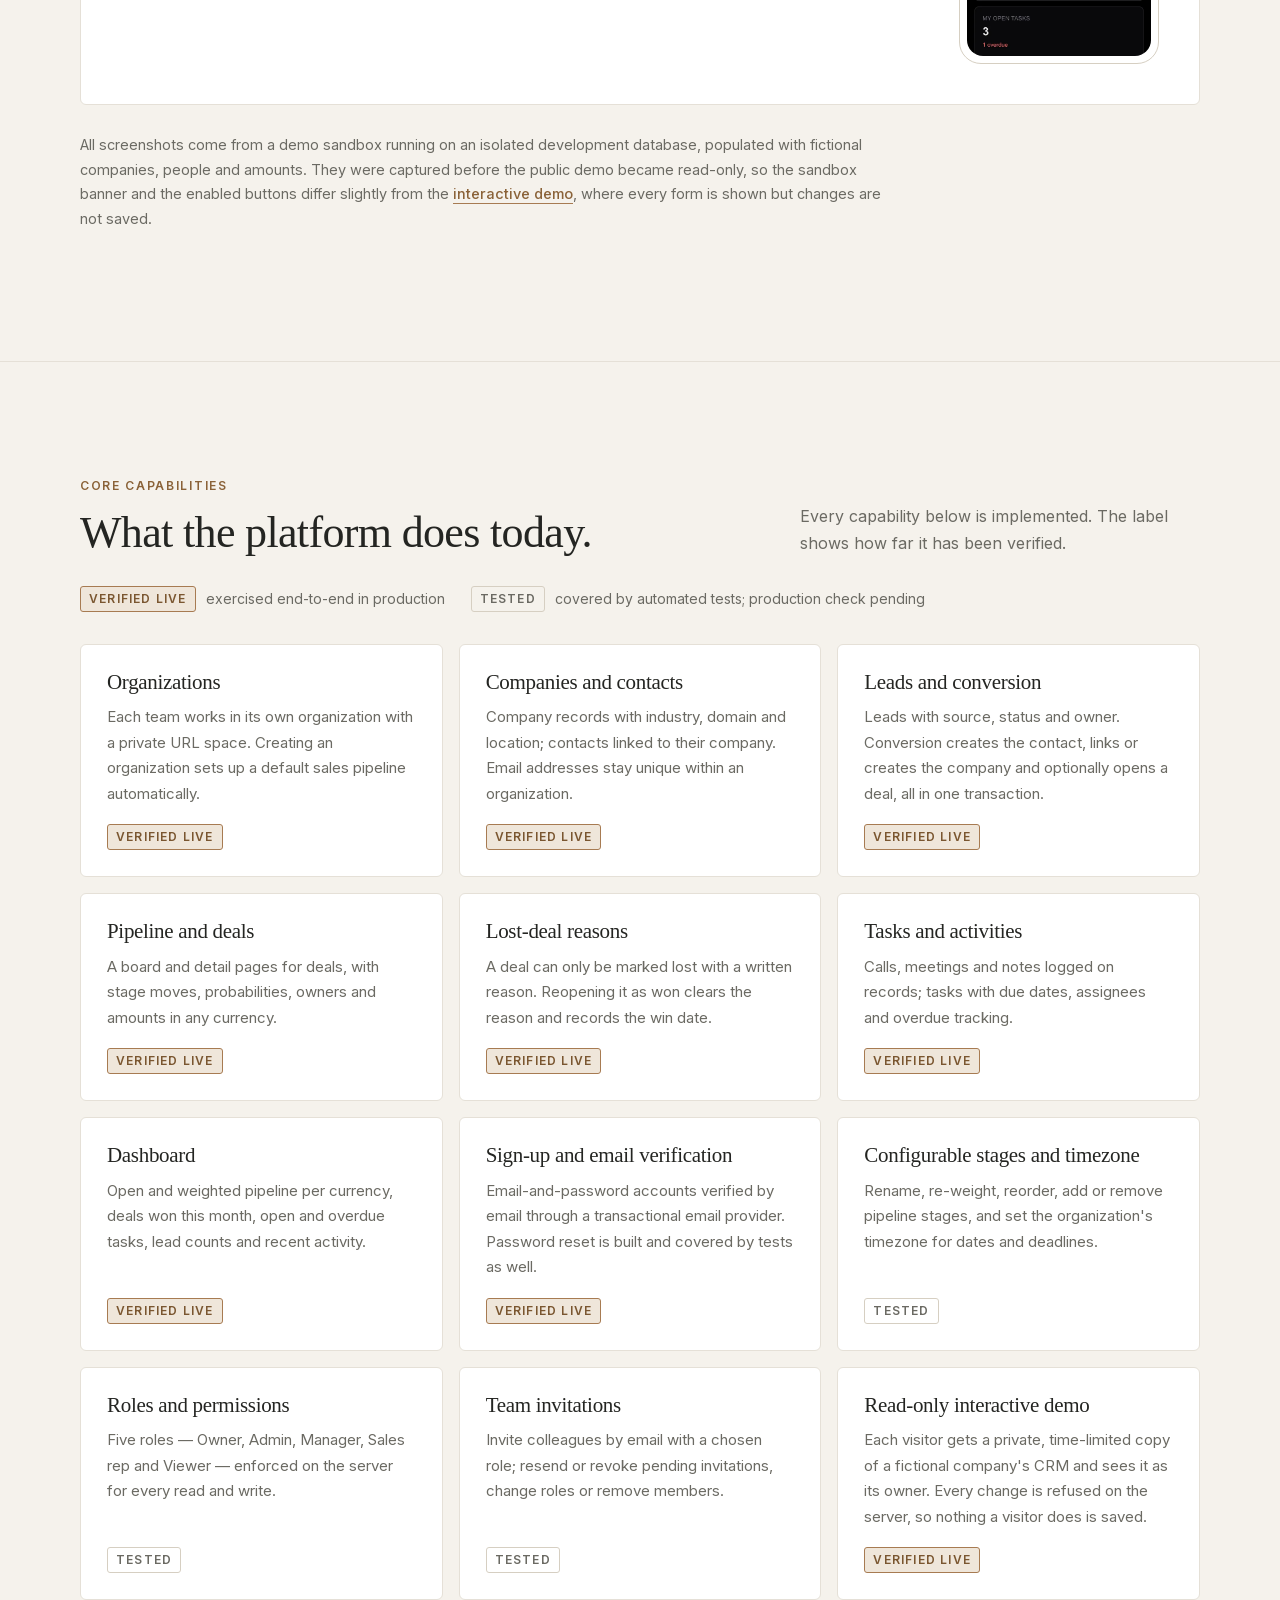
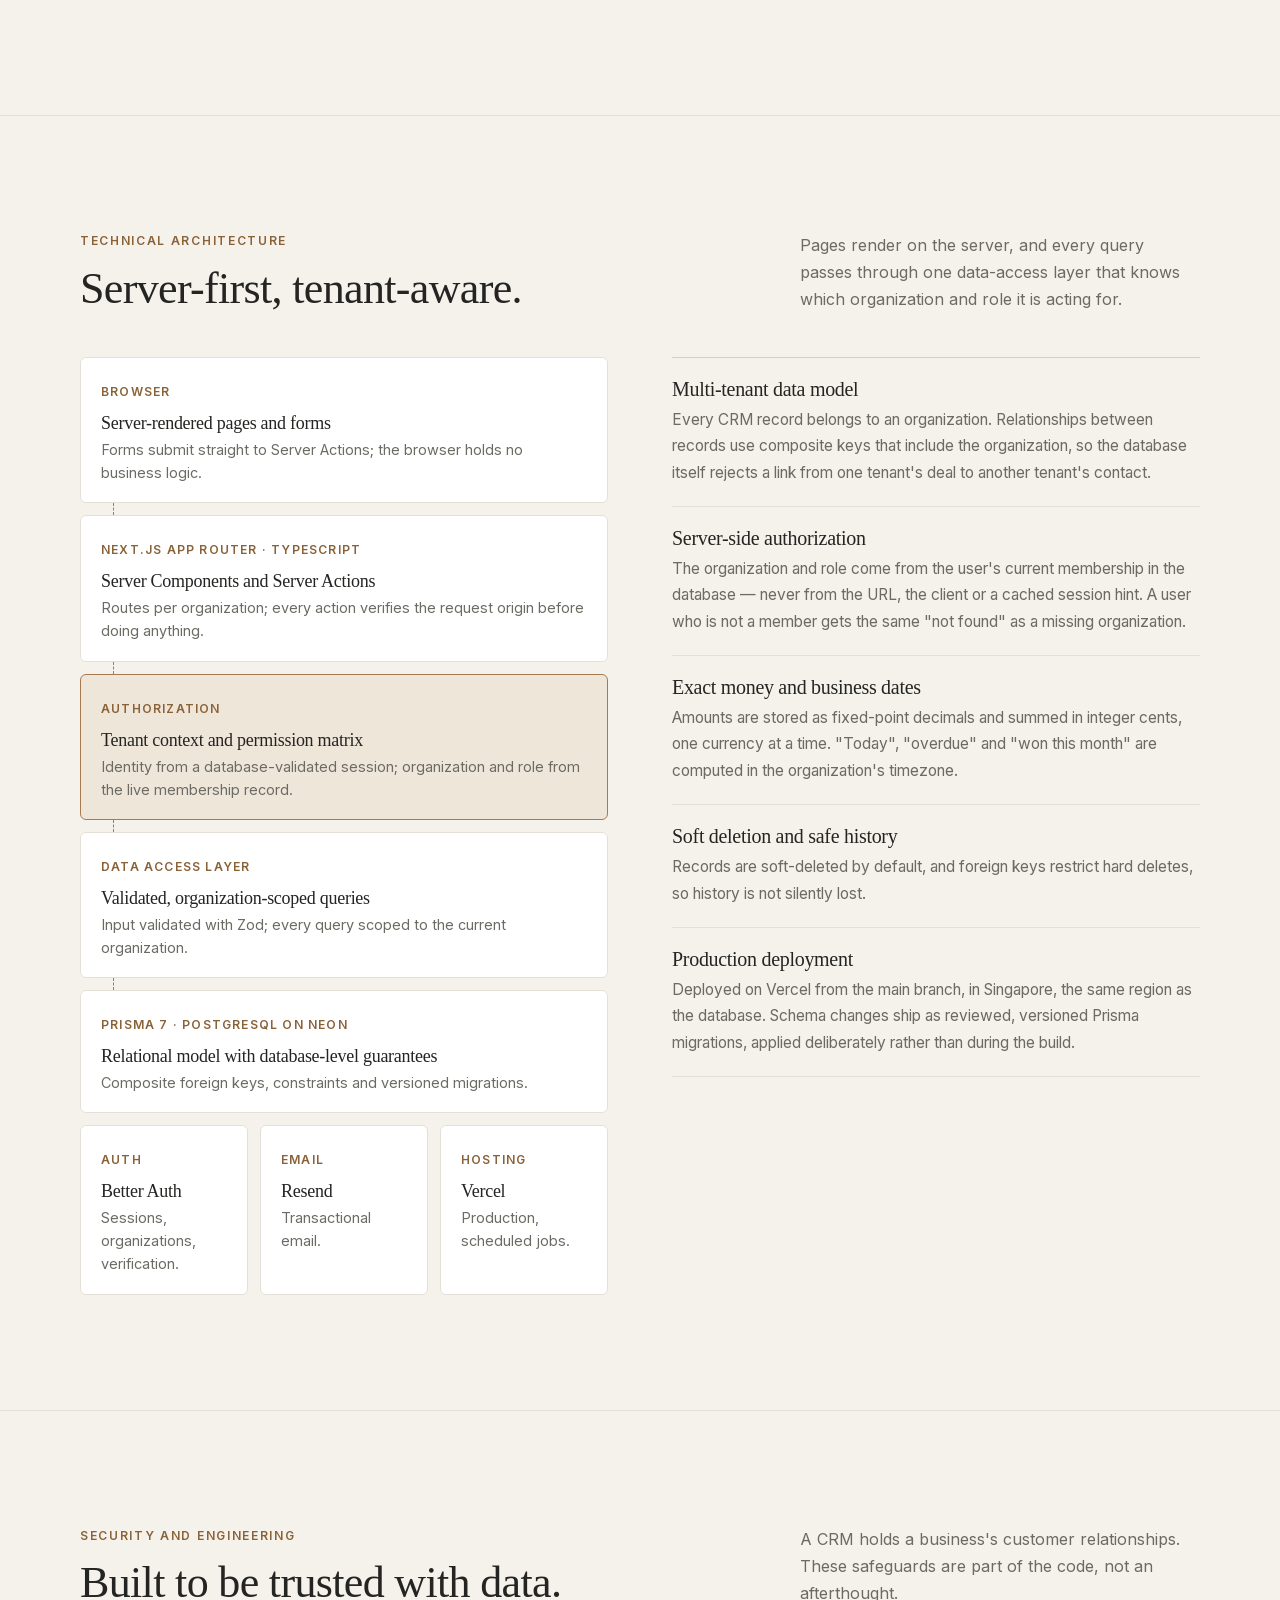
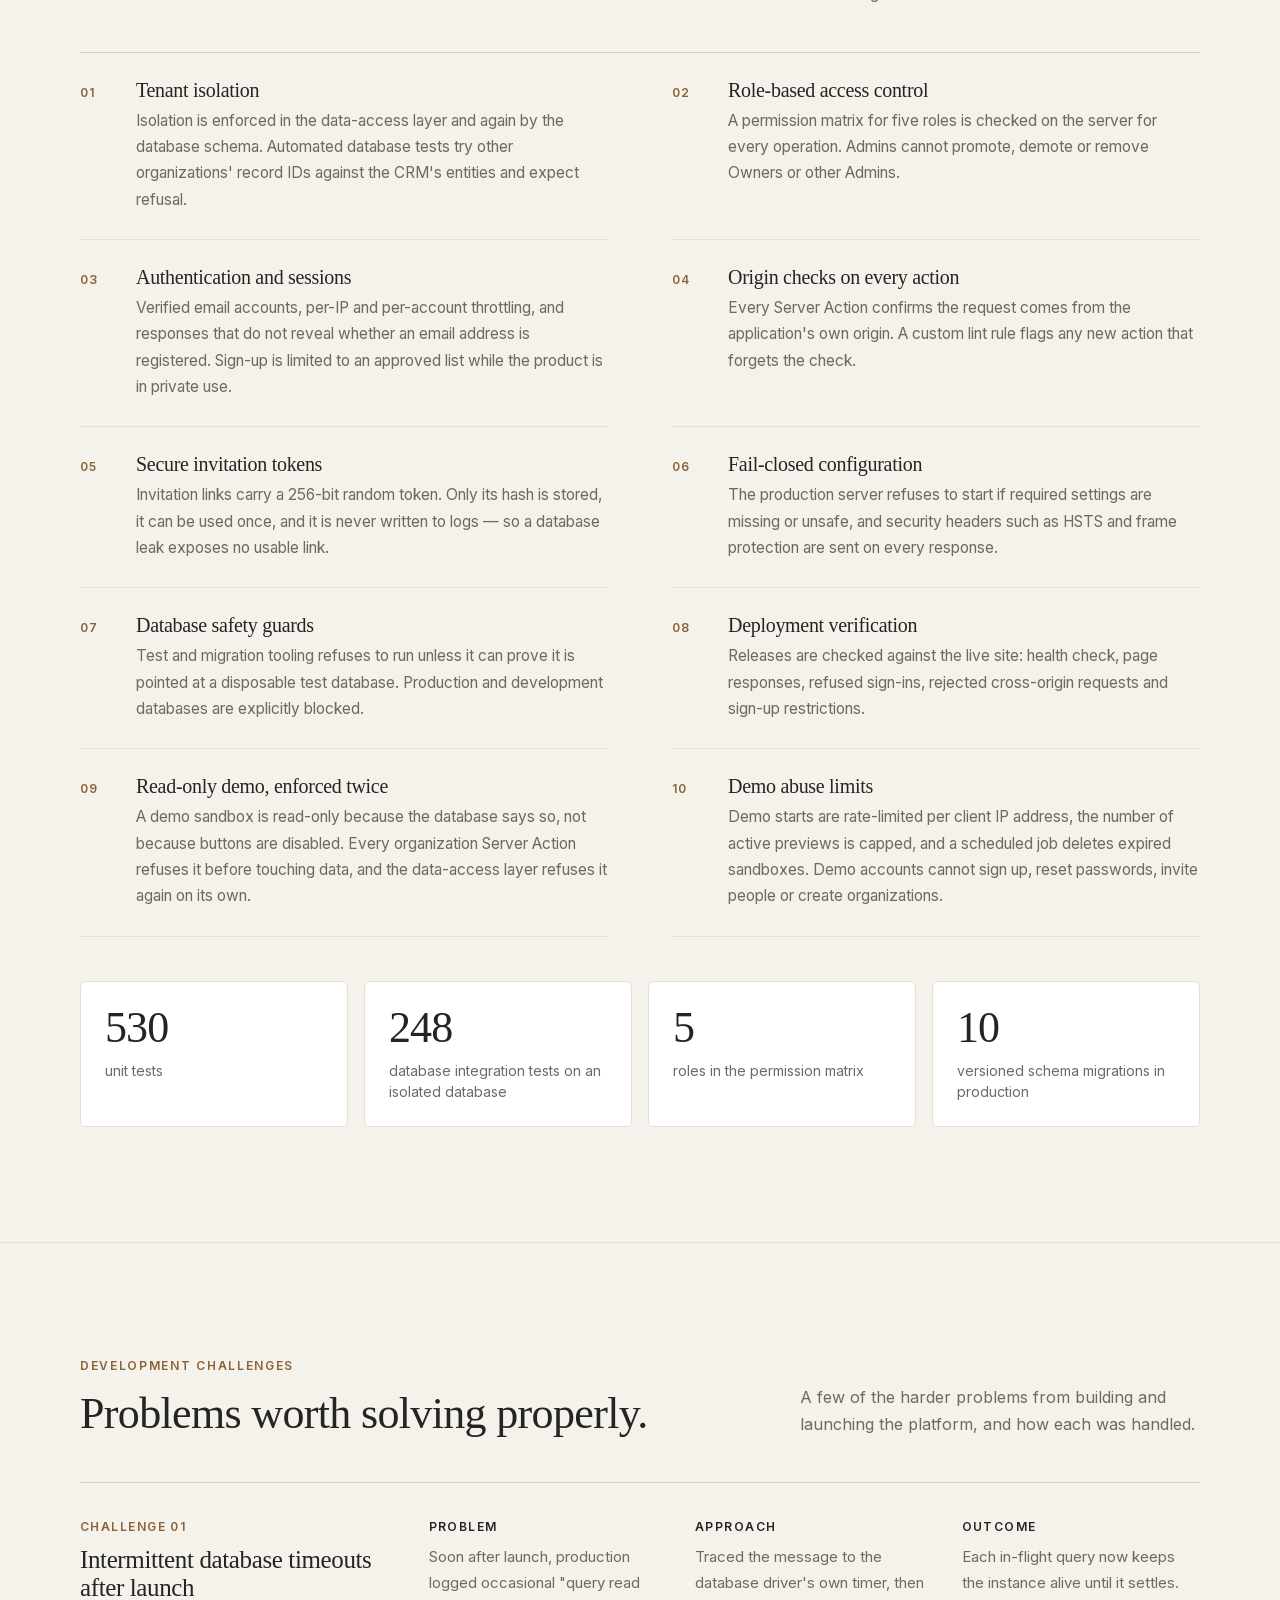
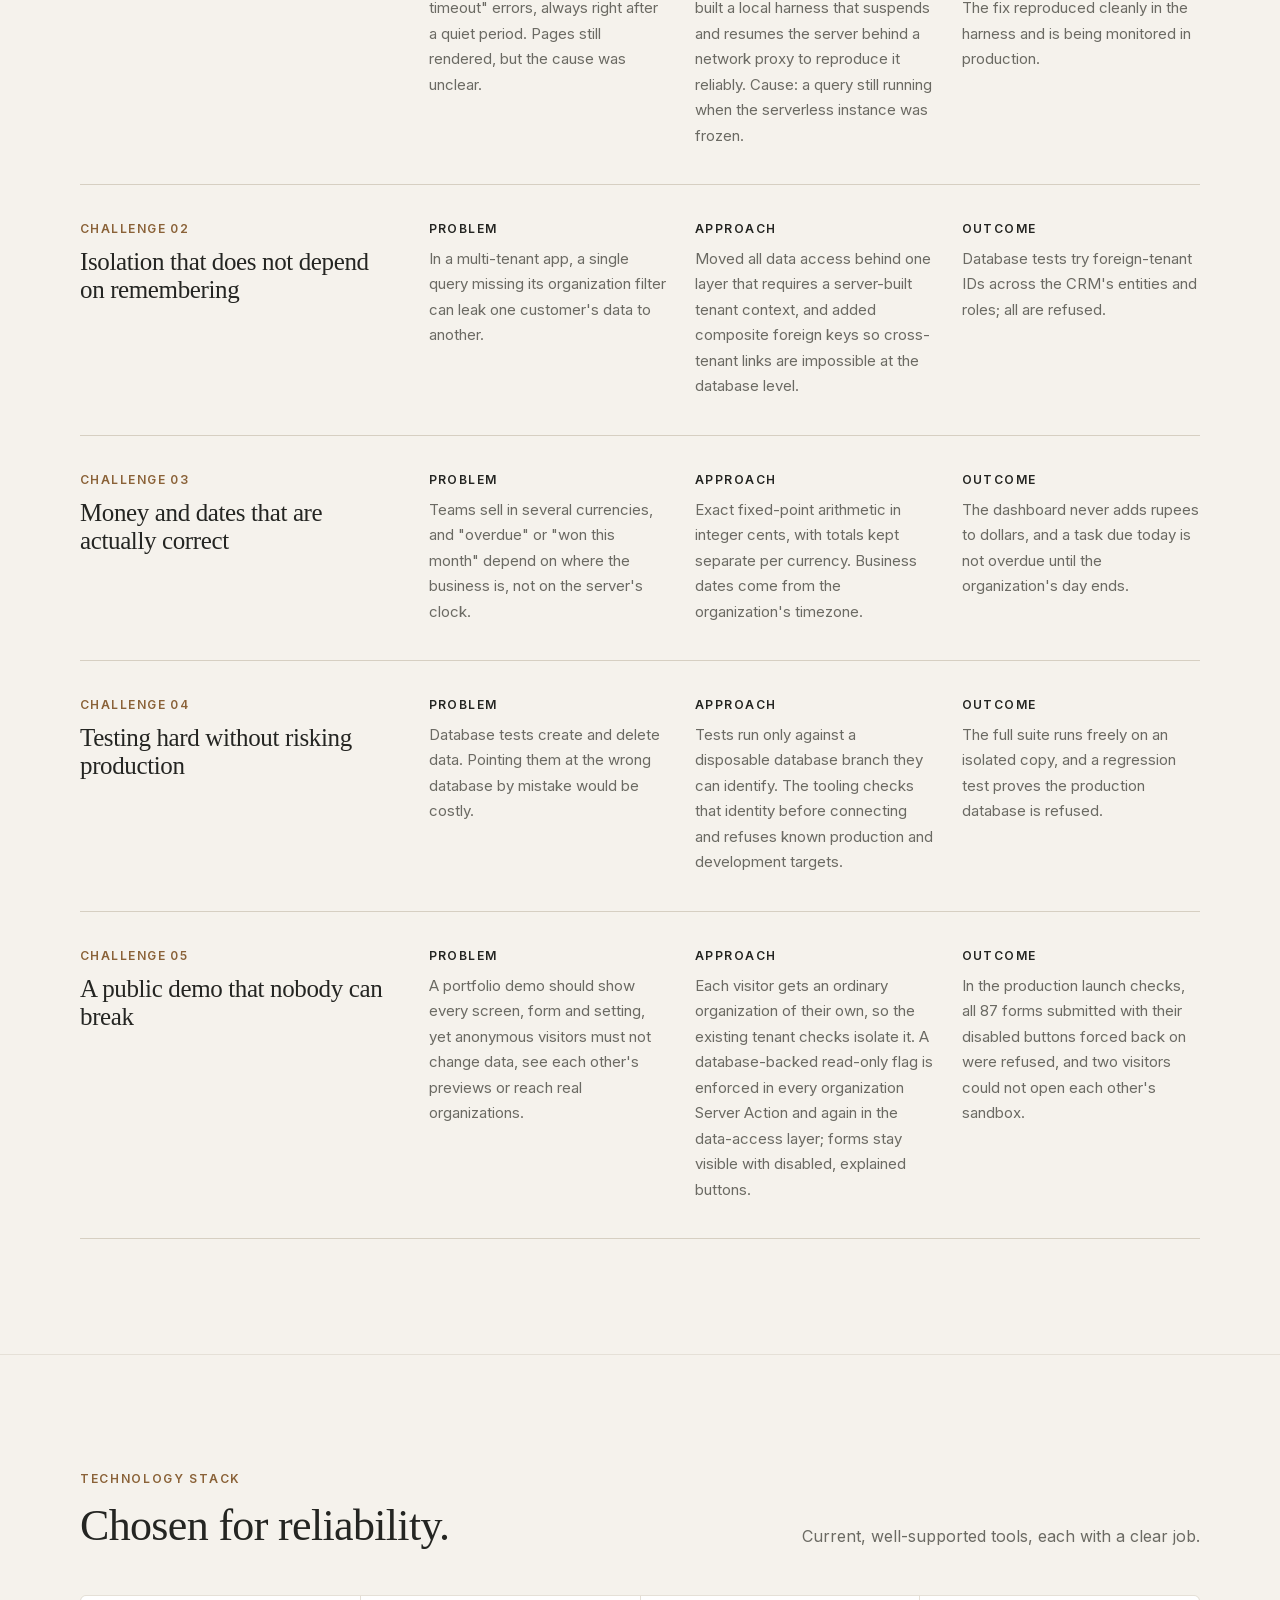
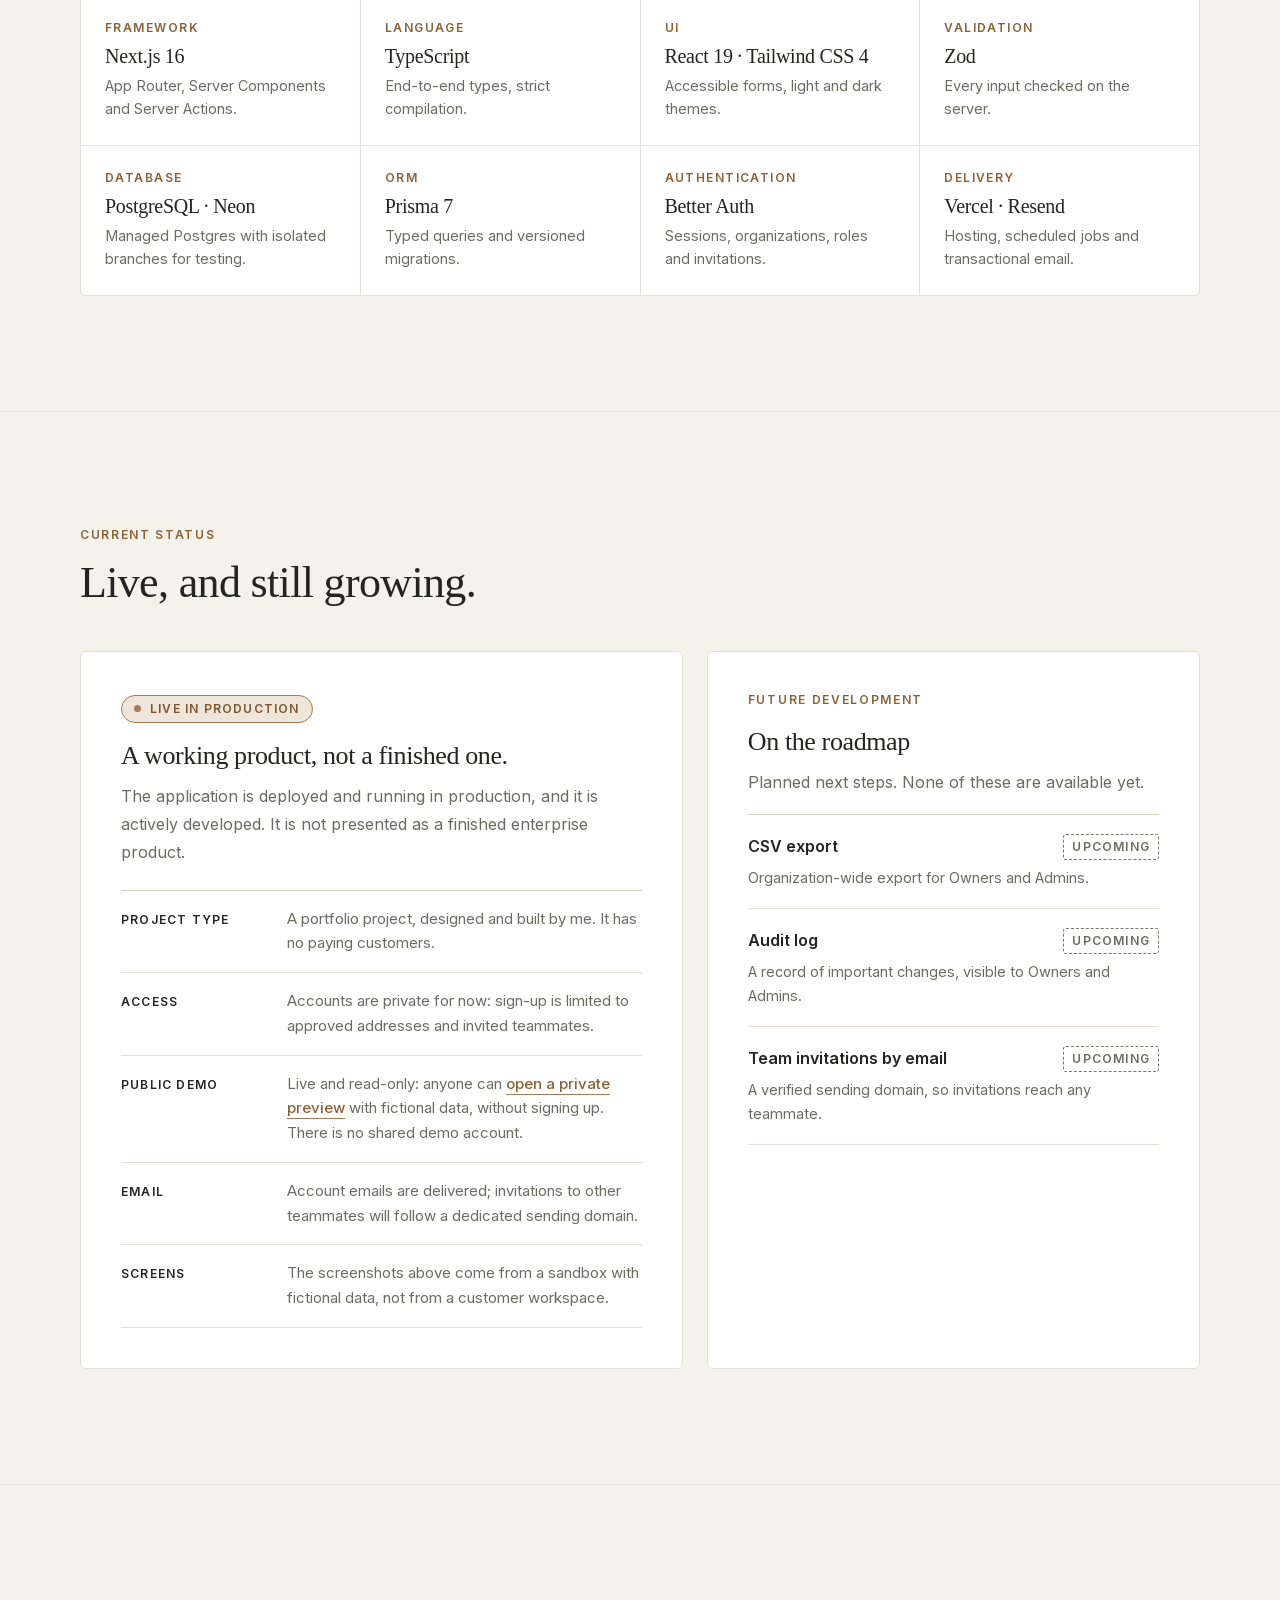
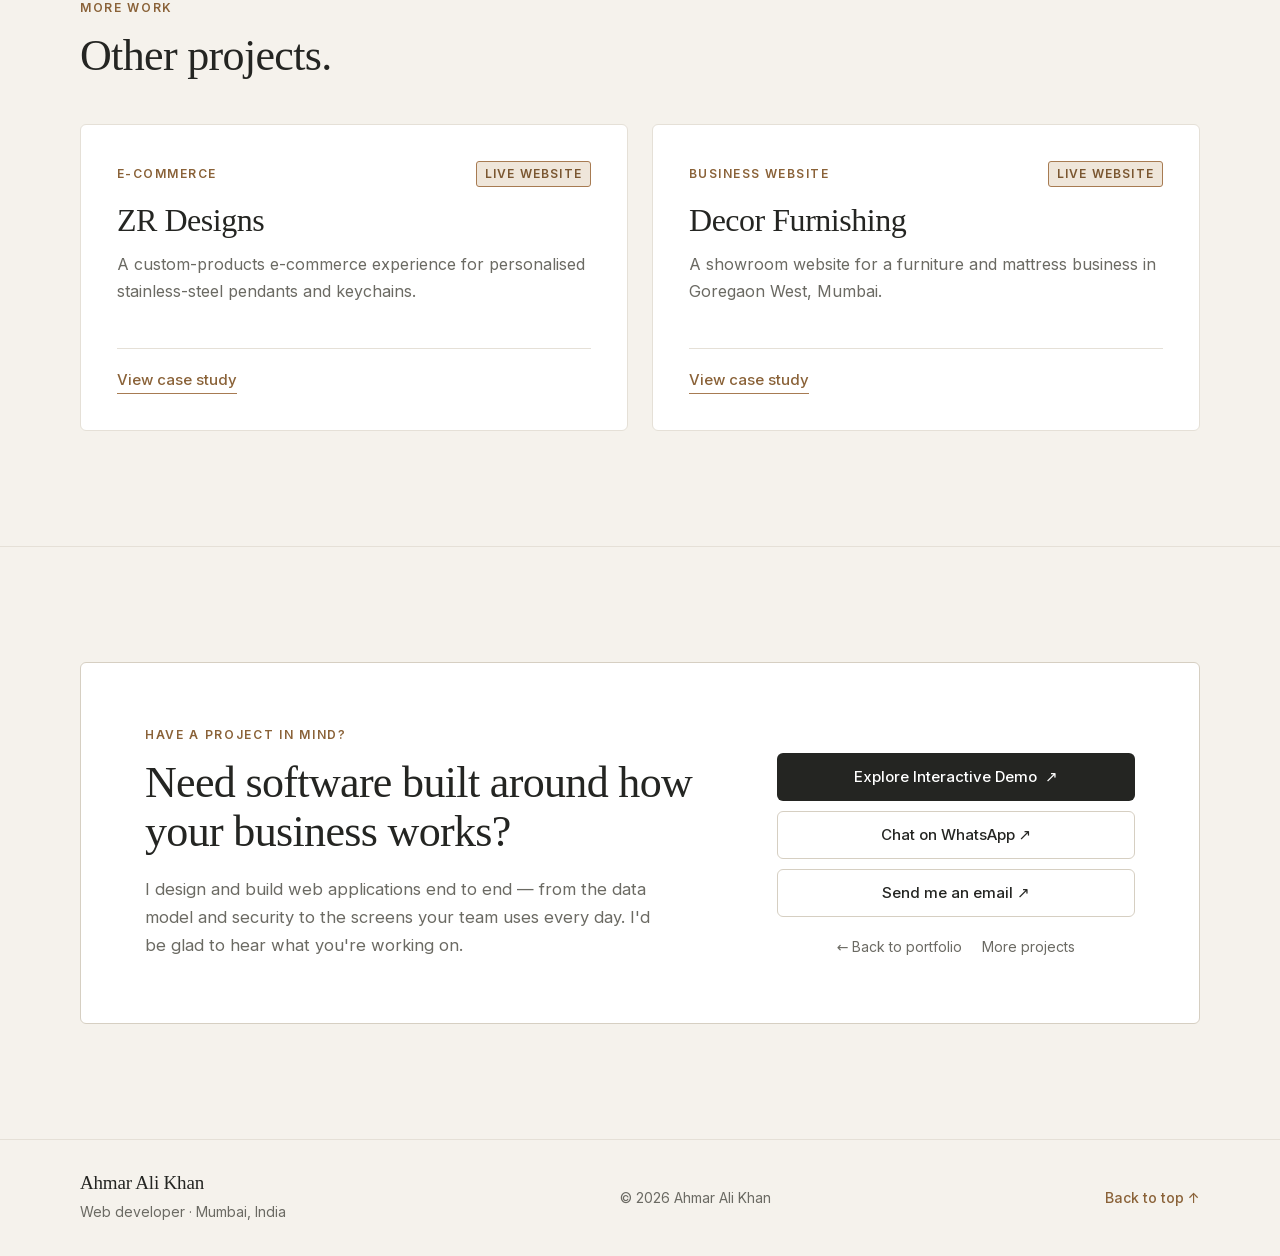
==== commit ad353906: "fix(portfolio): resolve P3 review items - Self-host Inter and Newsreader (latin, variable) with prel" ====
--- a/crm-sales-system.html
+++ b/crm-sales-system.html
@@ -21,9 +21,8 @@
   <meta name="twitter:title" content="CRM & Sales Management System — Case Study">
   <meta name="twitter:description" content="A live, multi-tenant CRM built with Next.js, TypeScript, PostgreSQL, Prisma and Better Auth, with a read-only interactive demo.">
   <meta name="twitter:image" content="https://ahmarr.github.io/assets/crm/crm-og-1200x630.jpg">
-  <link rel="preconnect" href="https://fonts.googleapis.com">
-  <link rel="preconnect" href="https://fonts.gstatic.com" crossorigin>
-  <link href="https://fonts.googleapis.com/css2?family=Inter:wght@400;500;600&family=Newsreader:opsz,wght@6..72,400;6..72,500&display=swap" rel="stylesheet">
+  <link rel="preload" href="assets/fonts/inter-latin-var.woff2" as="font" type="font/woff2" crossorigin>
+  <link rel="preload" href="assets/fonts/newsreader-latin-var.woff2" as="font" type="font/woff2" crossorigin>
   <link rel="preload" as="image" href="assets/crm/crm-dashboard-1600.webp" imagesrcset="assets/crm/crm-dashboard-960.webp 960w, assets/crm/crm-dashboard-1600.webp 1600w" imagesizes="(max-width: 760px) 100vw, 1120px">
   <link rel="stylesheet" href="assets/css/site.css">
 </head>
--- a/assets/css/site.css
+++ b/assets/css/site.css
@@ -2,6 +2,12 @@
    Warm Minimal design system: shared by every page.
    Tokens -> base -> layout -> components -> case-study modules -> responsive
    ========================================================================== */
+
+/* Self-hosted fonts (SIL Open Font License): Inter and Newsreader, latin subset, variable */
+@font-face { font-family: "Inter"; font-style: normal; font-weight: 100 900; font-display: swap; src: url("../fonts/inter-latin-var.woff2") format("woff2"); }
+@font-face { font-family: "Newsreader"; font-style: normal; font-weight: 200 800; font-display: swap; src: url("../fonts/newsreader-latin-var.woff2") format("woff2"); }
+/* Metric-matched fallback so text does not jump when Inter loads */
+@font-face { font-family: "Inter Fallback"; src: local("Arial"); size-adjust: 107.12%; ascent-override: 90.49%; descent-override: 22.56%; line-gap-override: 0%; }
 
 :root {
   /* Colour */
@@ -19,7 +25,7 @@
 
   /* Type */
   --serif: "Newsreader", "Iowan Old Style", Georgia, serif;
-  --sans: "Inter", system-ui, -apple-system, "Segoe UI", sans-serif;
+  --sans: "Inter", "Inter Fallback", system-ui, -apple-system, "Segoe UI", sans-serif;
 
   /* Layout */
   --w: 1120px;
@@ -319,6 +325,13 @@
 .lb-bar { position: sticky; top: 0; display: flex; justify-content: space-between; align-items: center; gap: 12px; padding: 10px 16px; background: var(--surface); border-bottom: 1px solid var(--line); font-size: 13px; color: var(--ink-2); }
 .lb-close { background: none; border: 1px solid var(--line-2); border-radius: var(--radius); padding: 8px 14px; min-height: 40px; cursor: pointer; font-size: 13px; font-weight: 500; }
 .lb-close:hover { border-color: var(--bronze); }
+
+/* Lightbox on phones: show screenshots large enough to read, pan sideways */
+@media (max-width: 760px) {
+  dialog.lightbox img { width: auto; min-width: 920px; max-width: none; }
+  .lb-bar::after { content: "Scroll to pan"; font-size: 12px; color: var(--ink-2); }
+  .lb-bar { gap: 8px; flex-wrap: wrap; left: 0; }
+}
 
 /* Motion ---------------------------------------------------------------- */
 .reveal { animation: rise .6s ease-out both; }
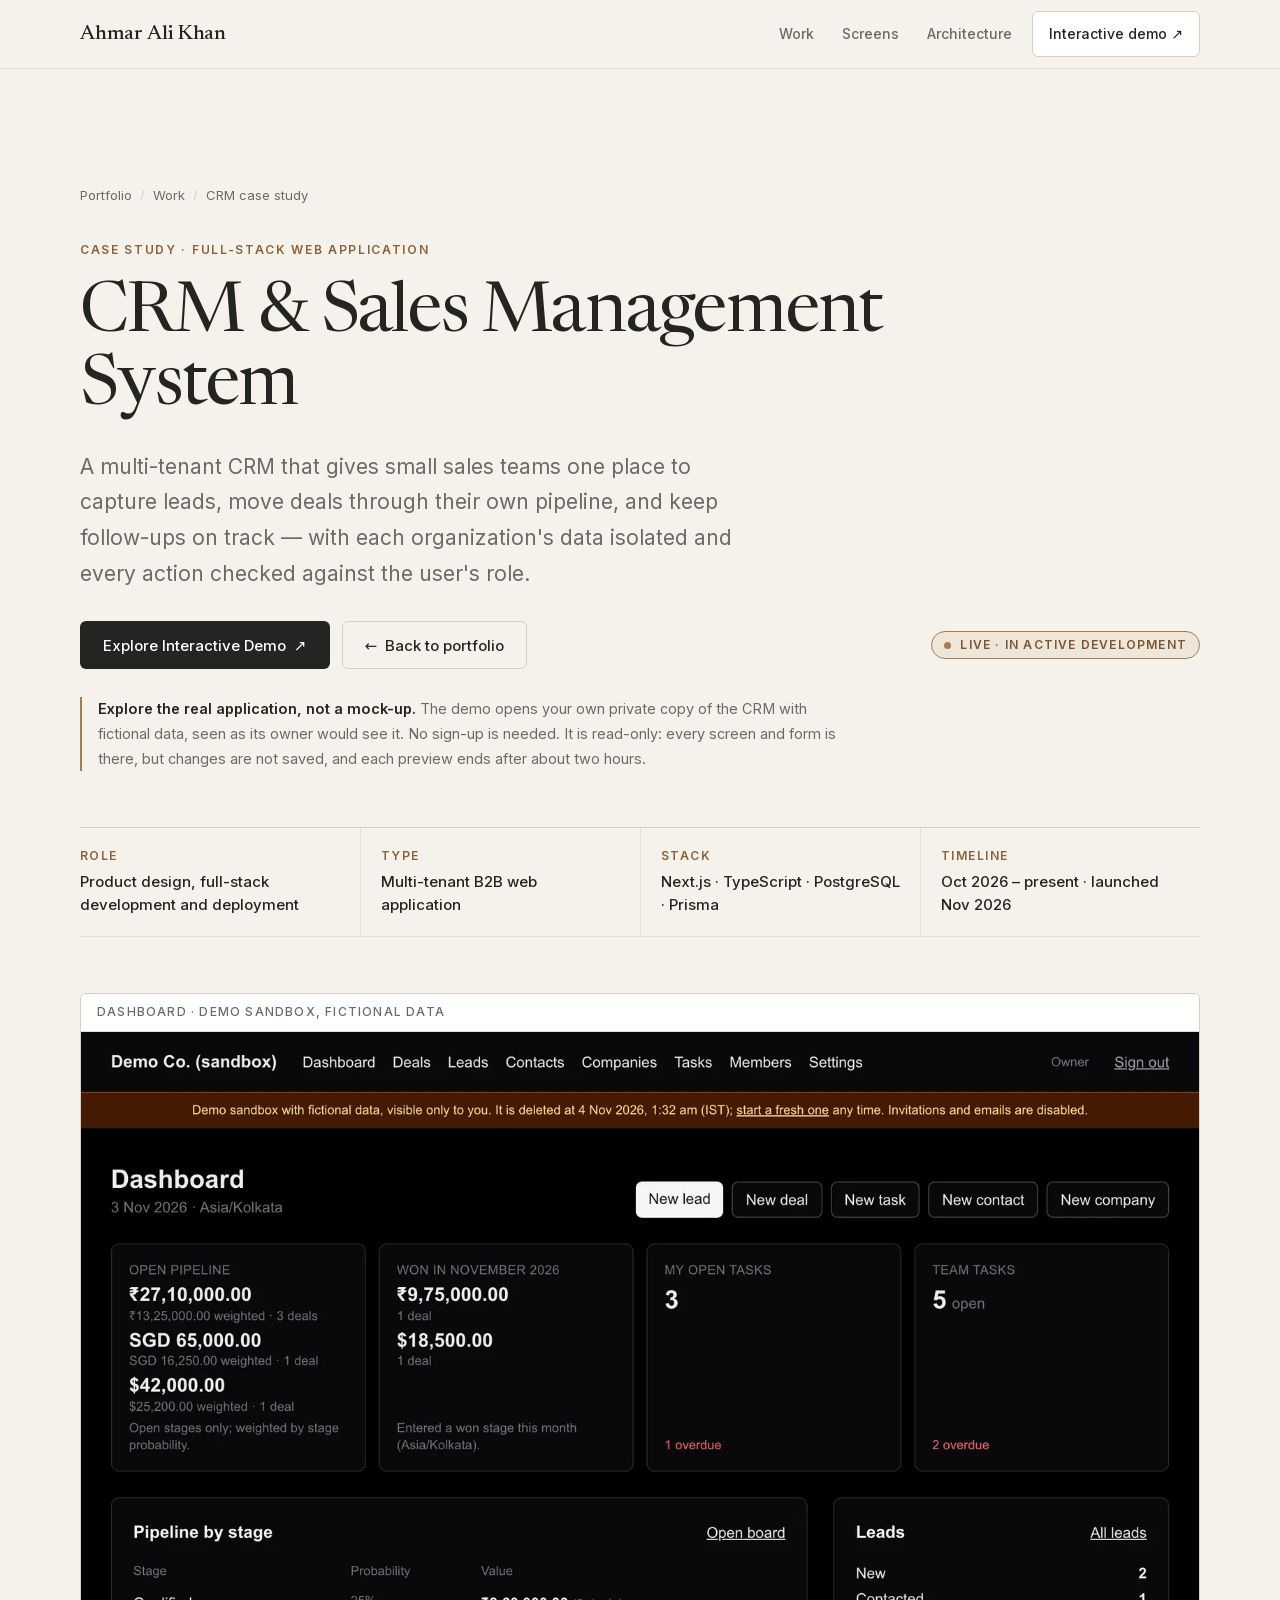
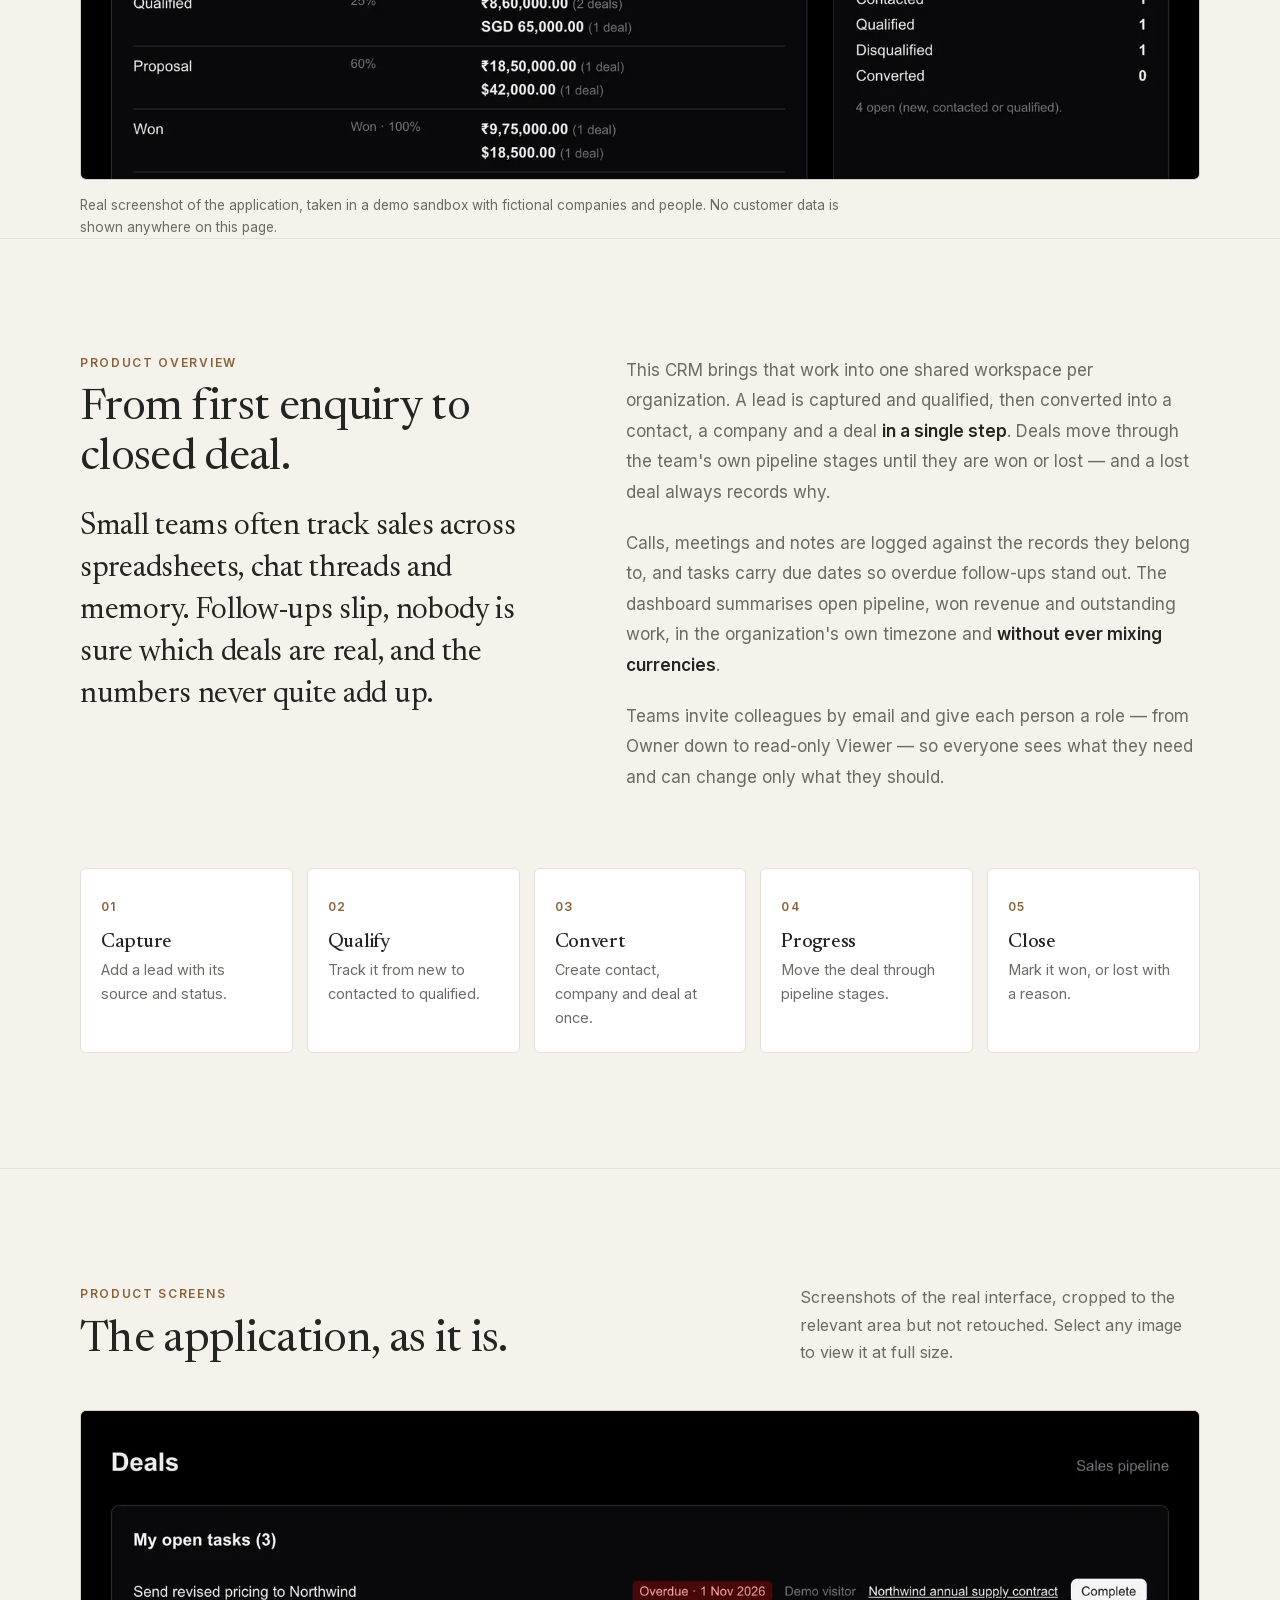
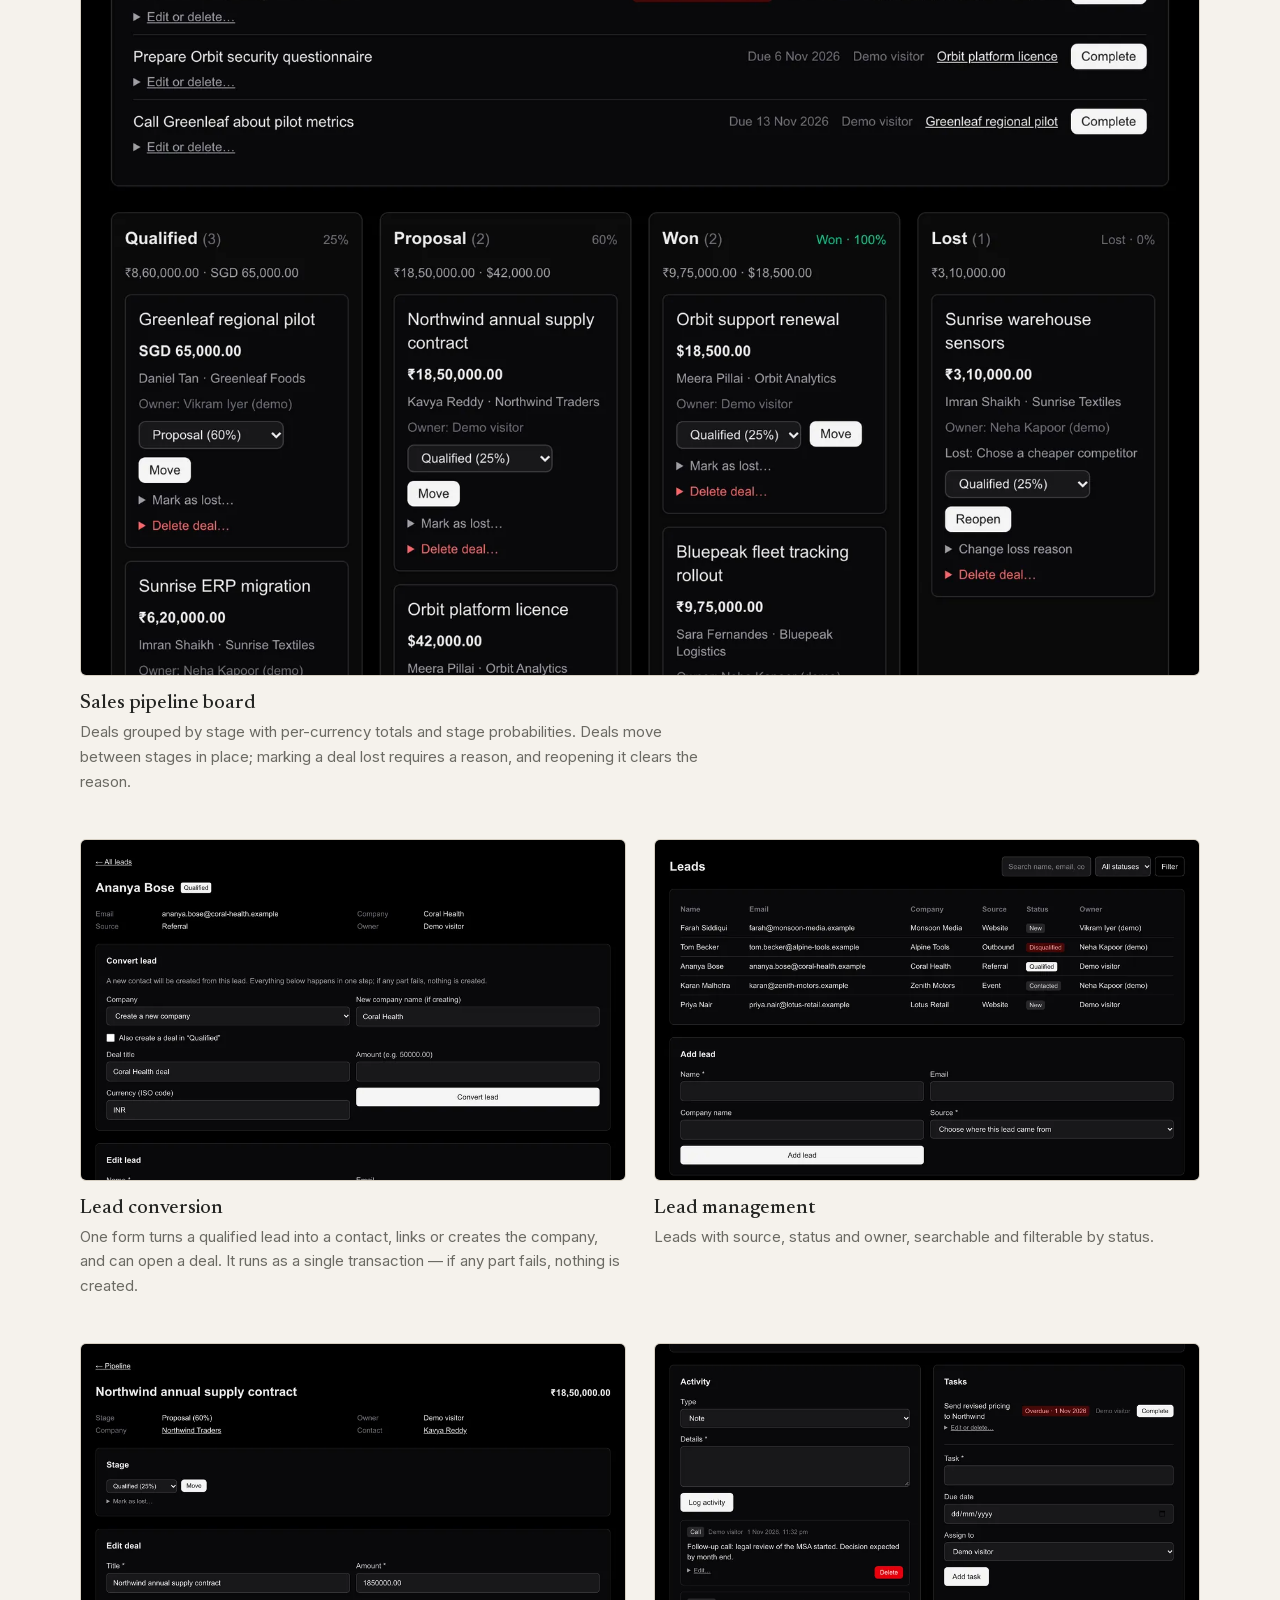
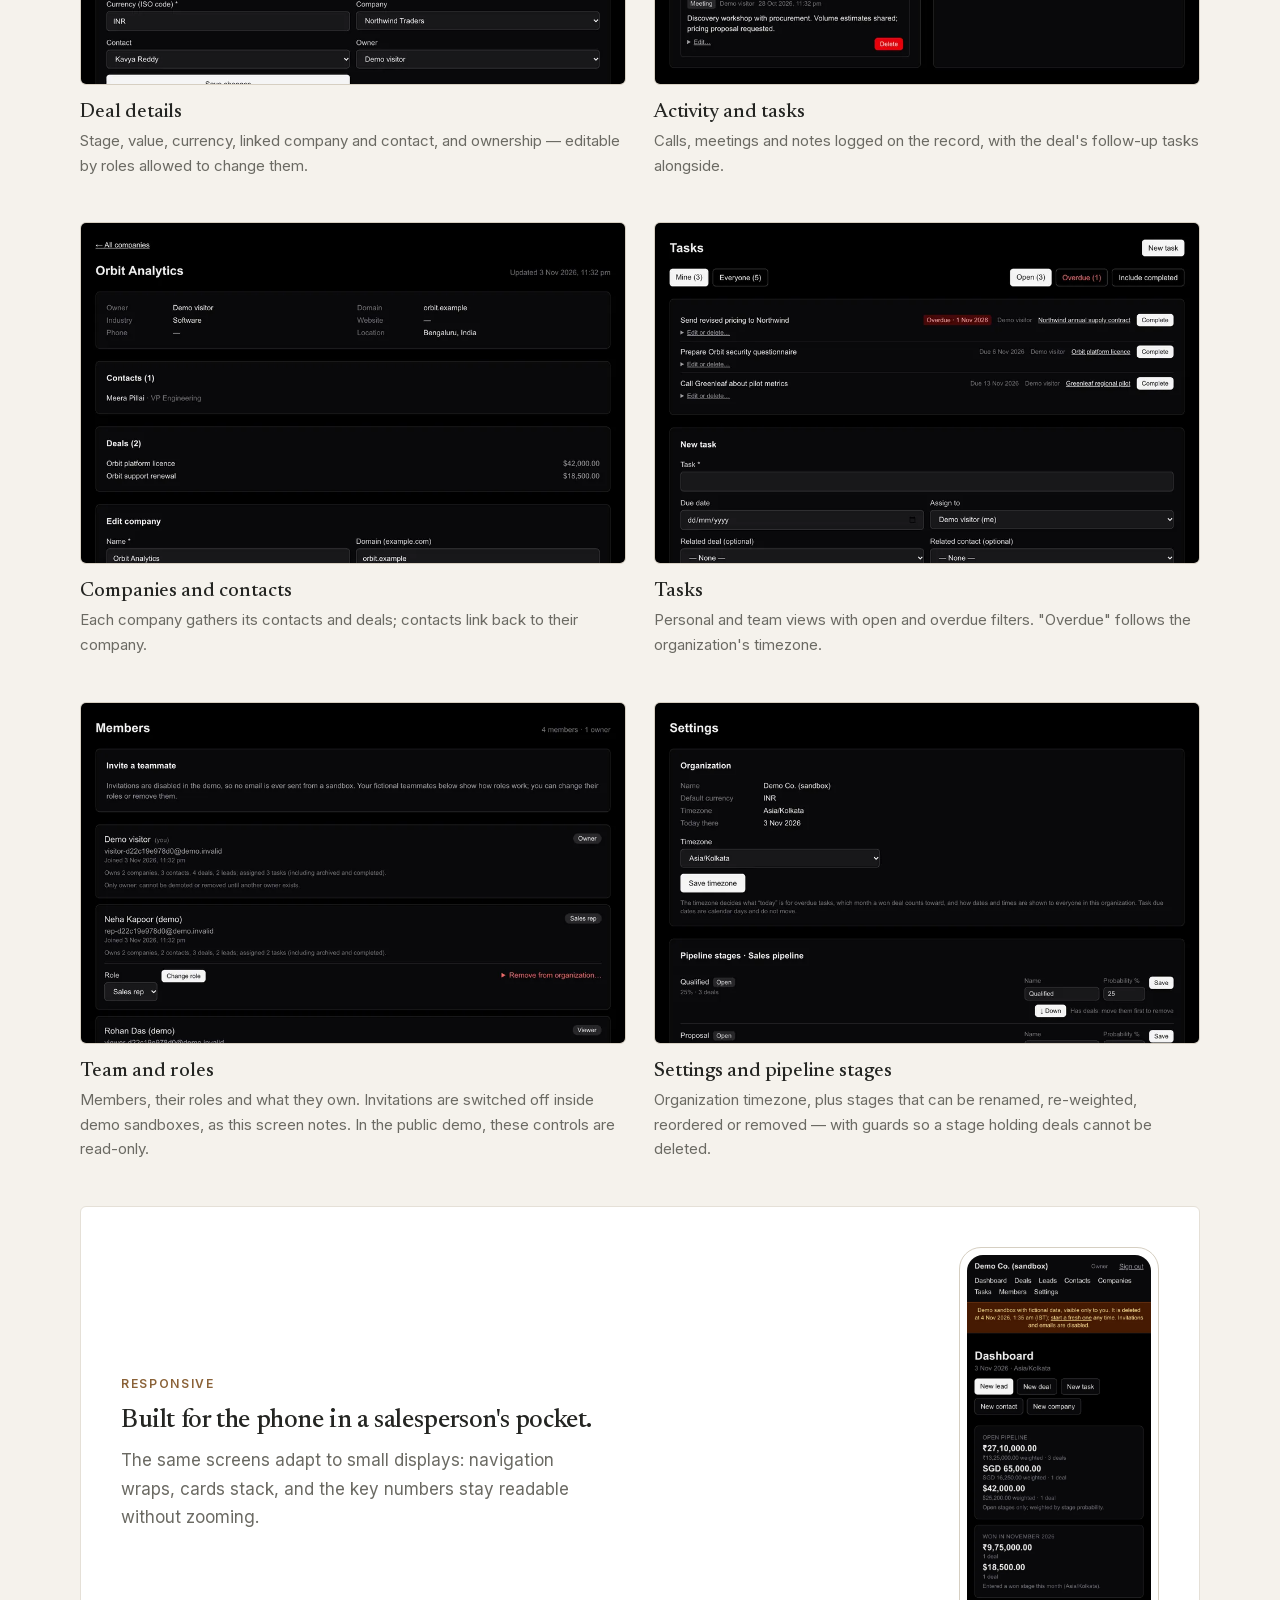
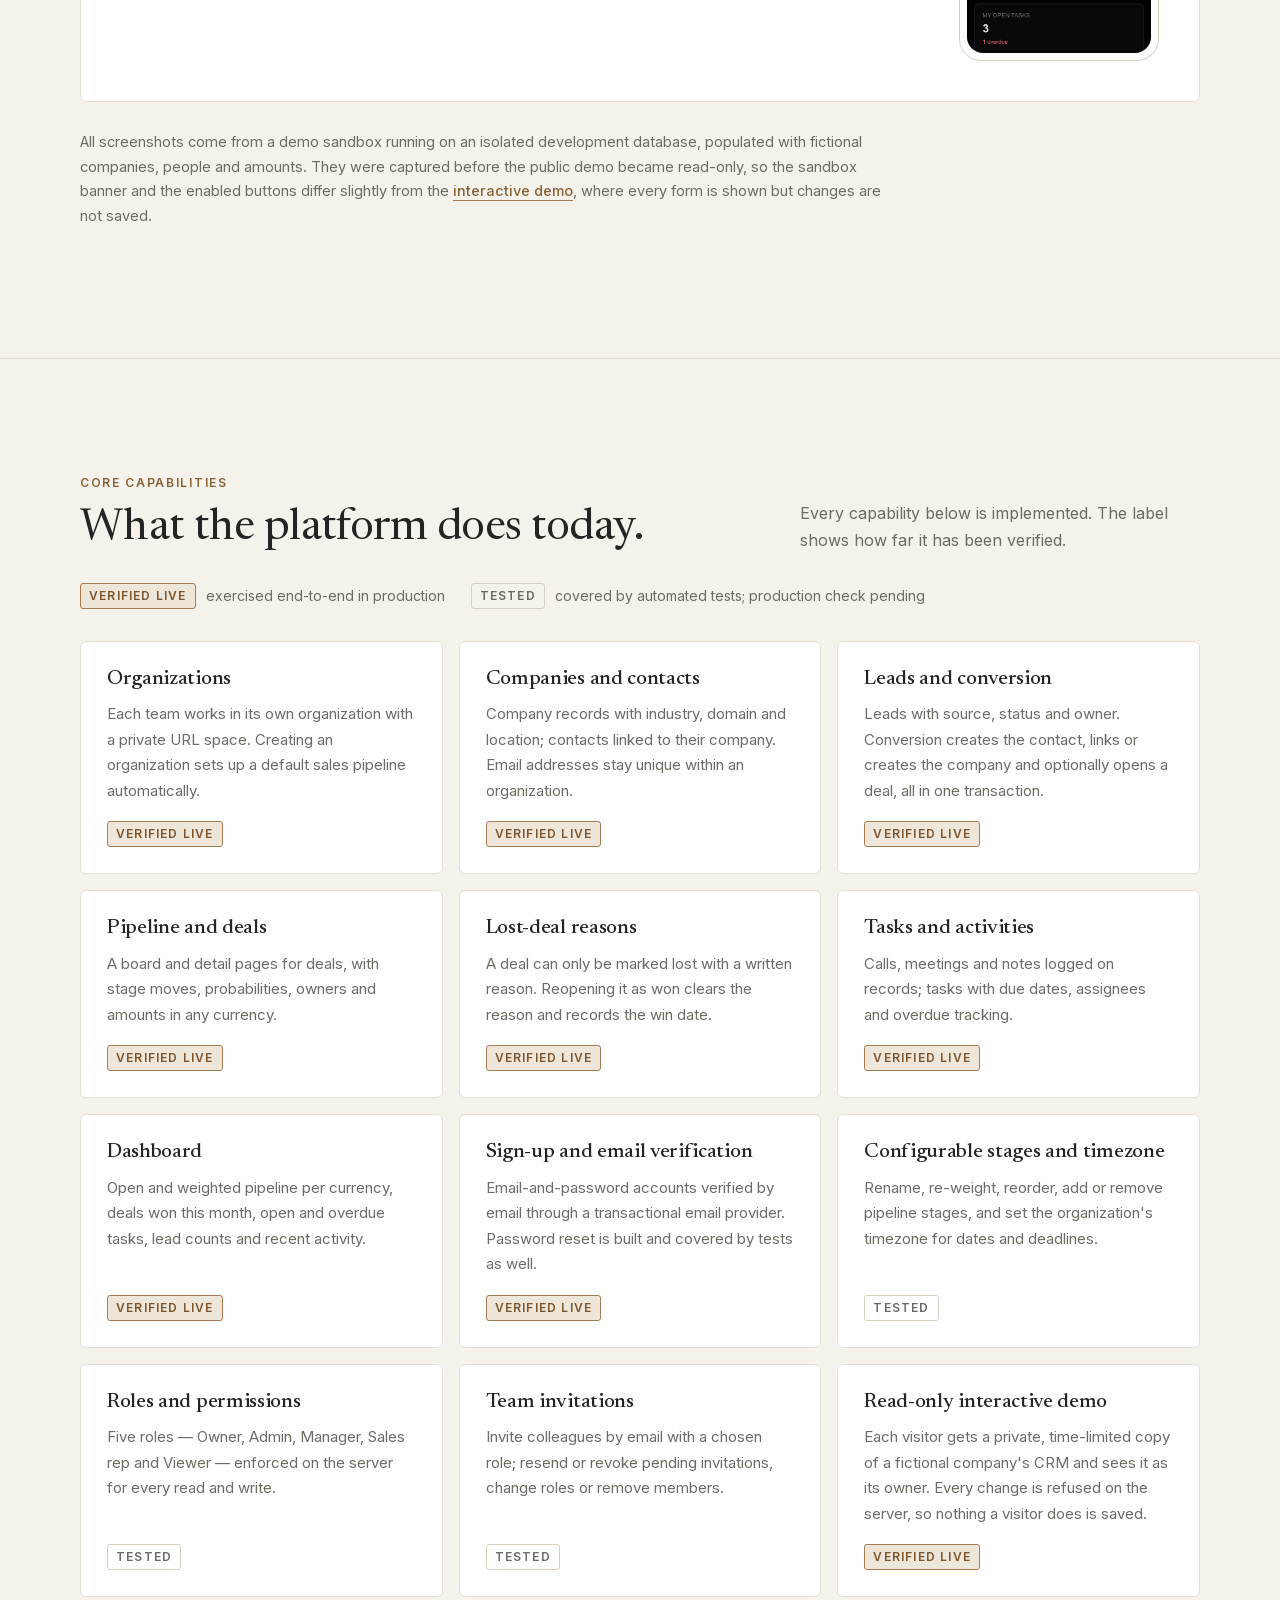
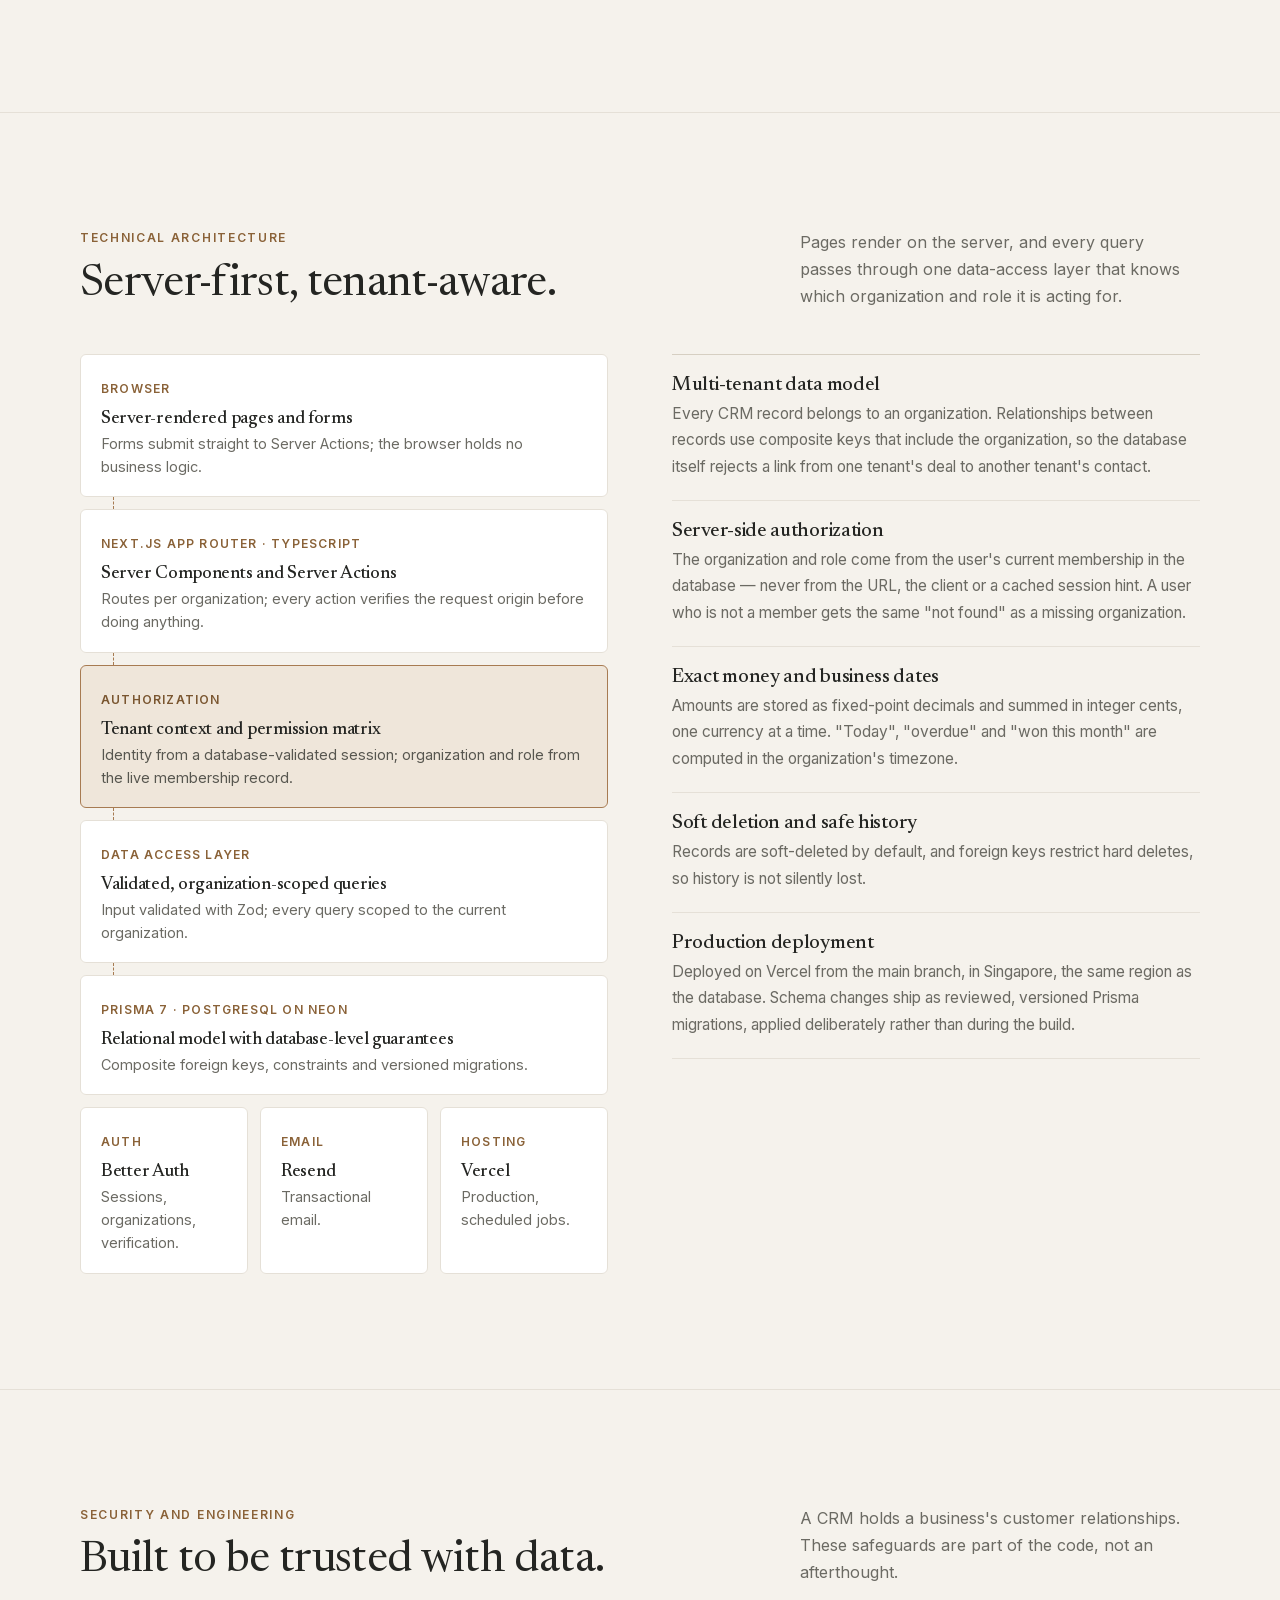
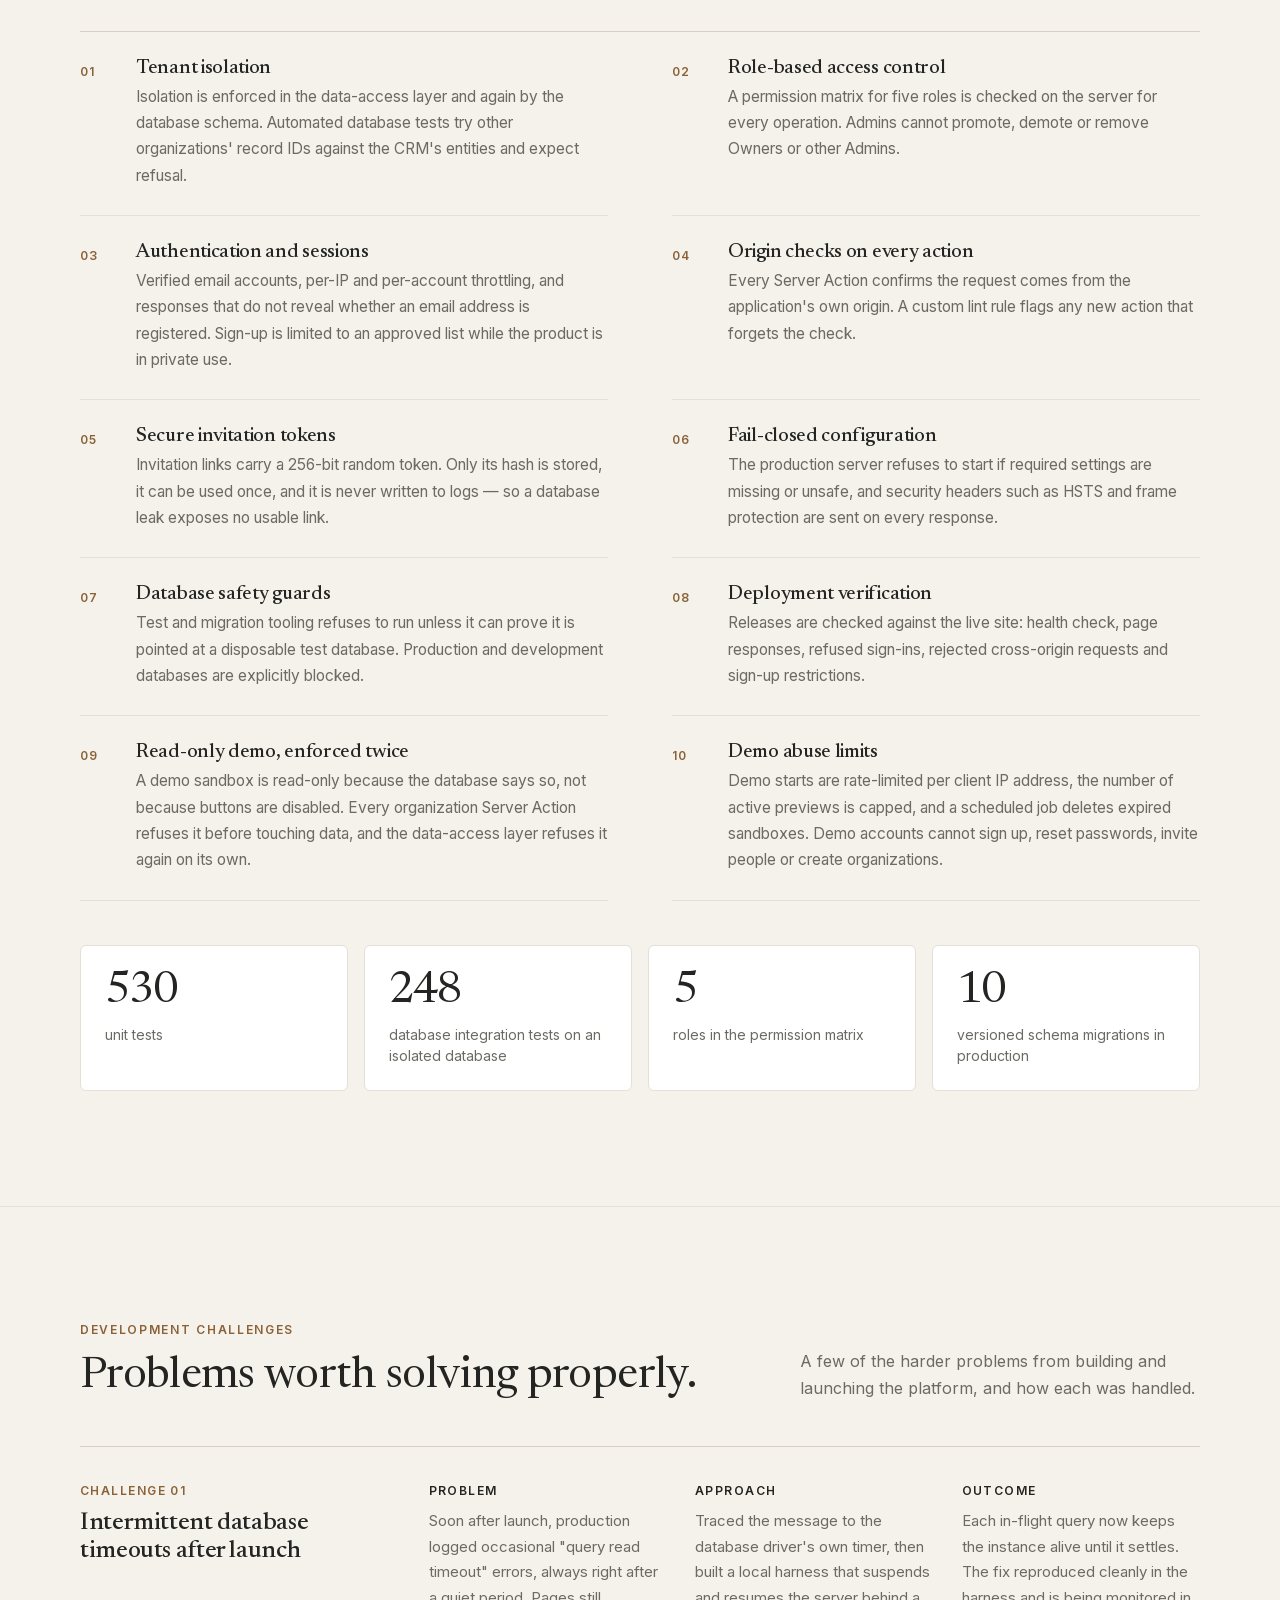
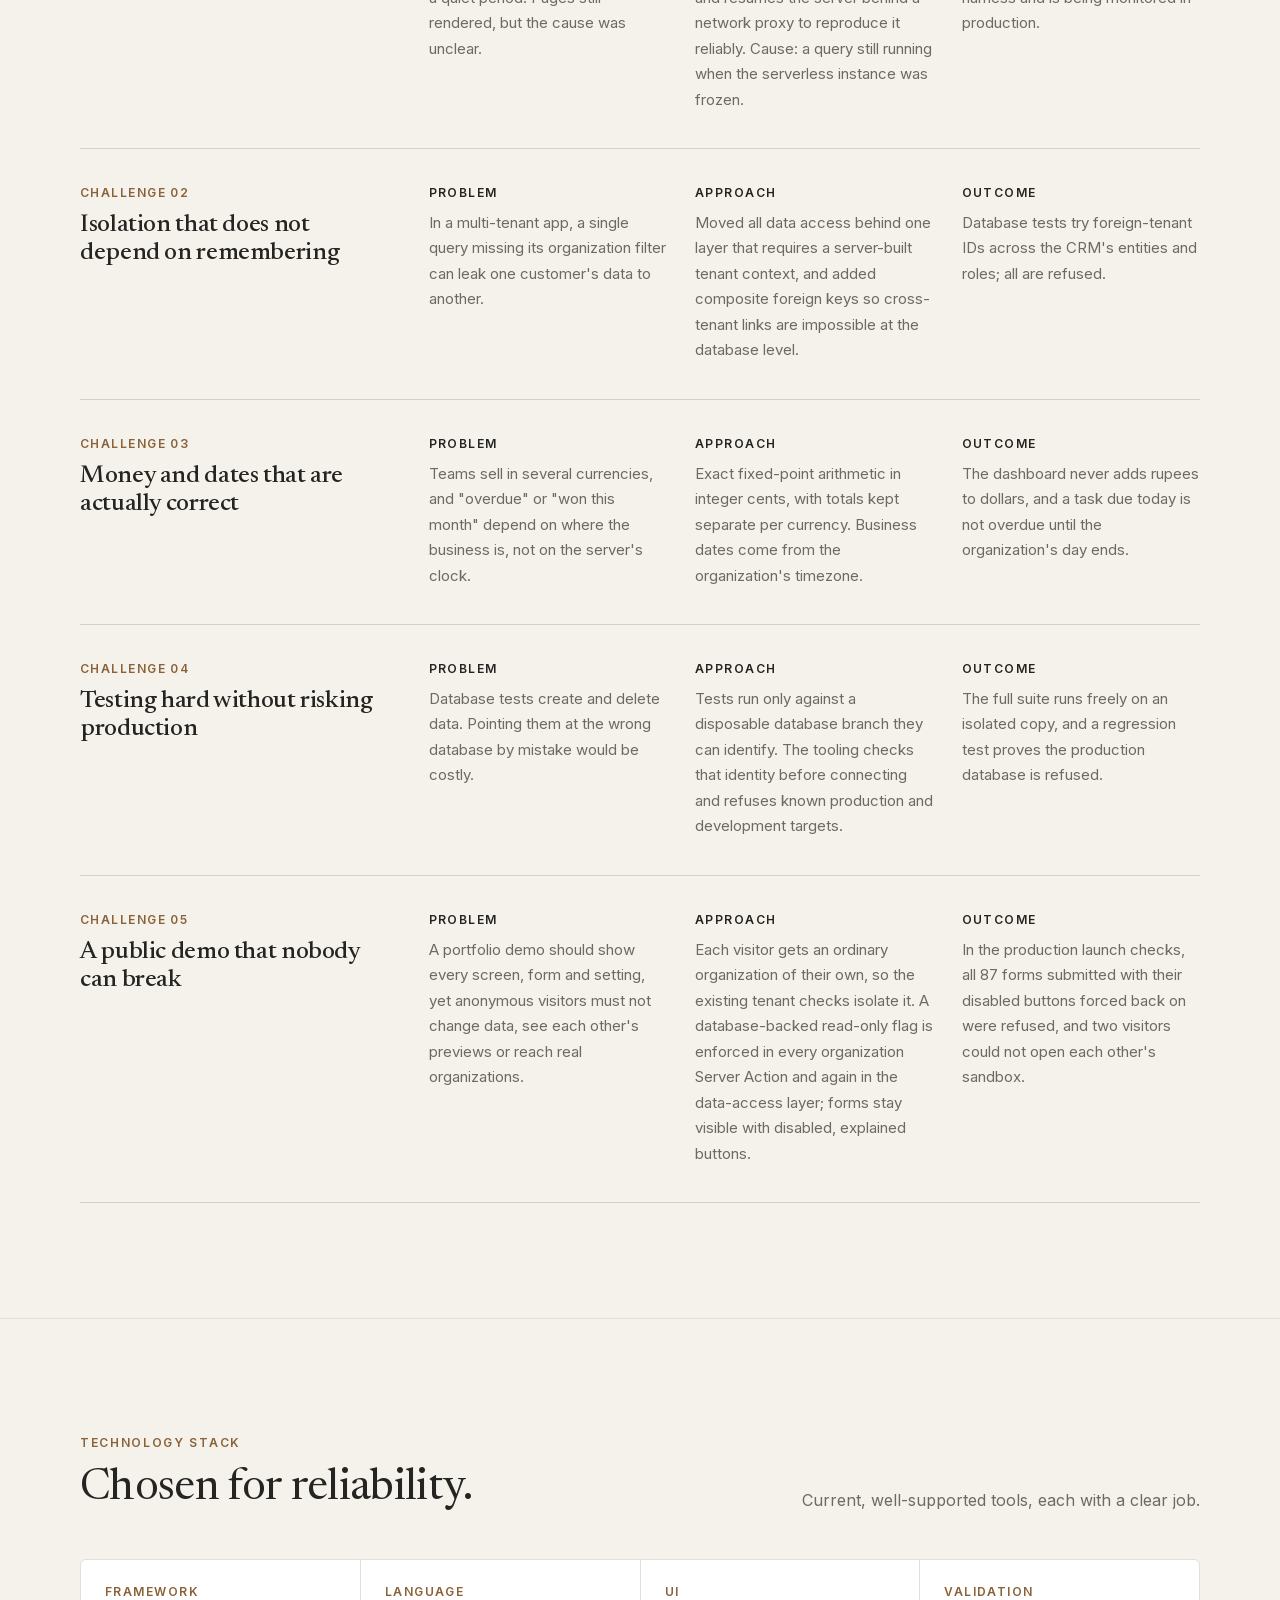
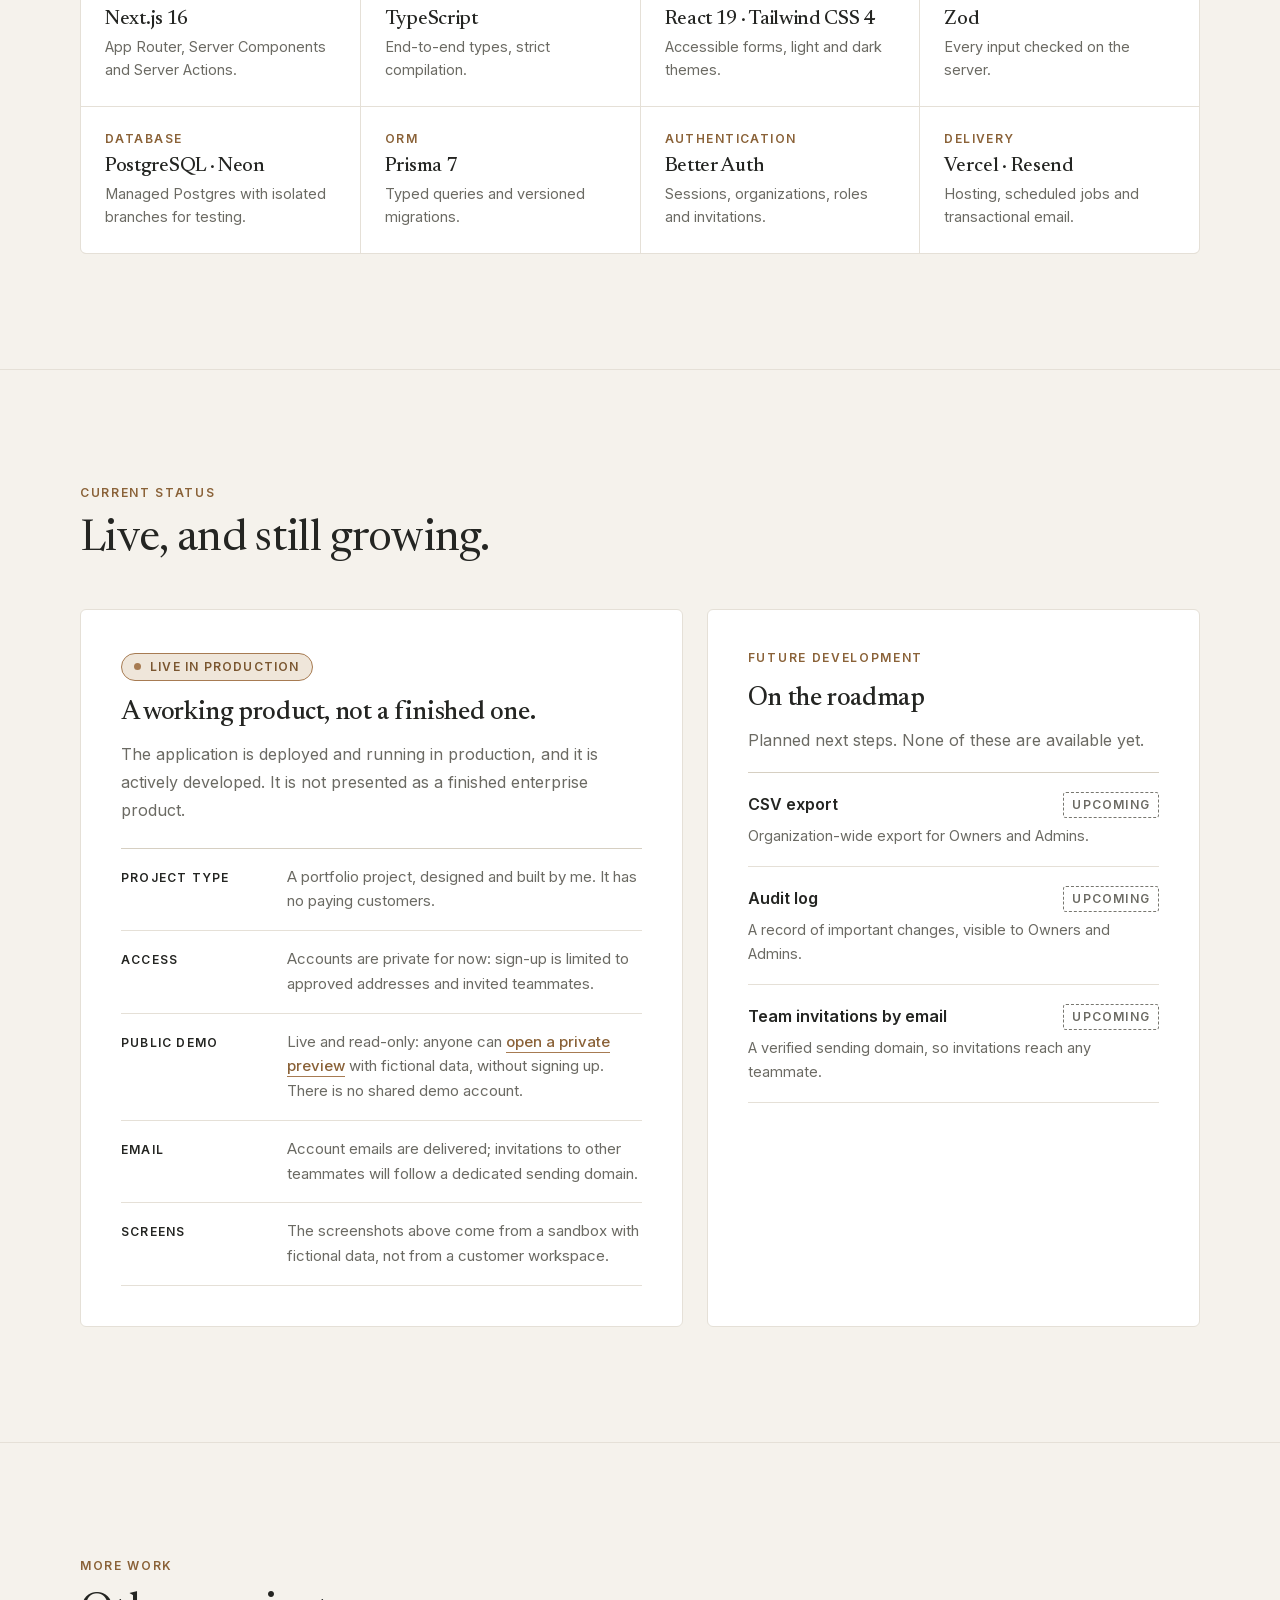
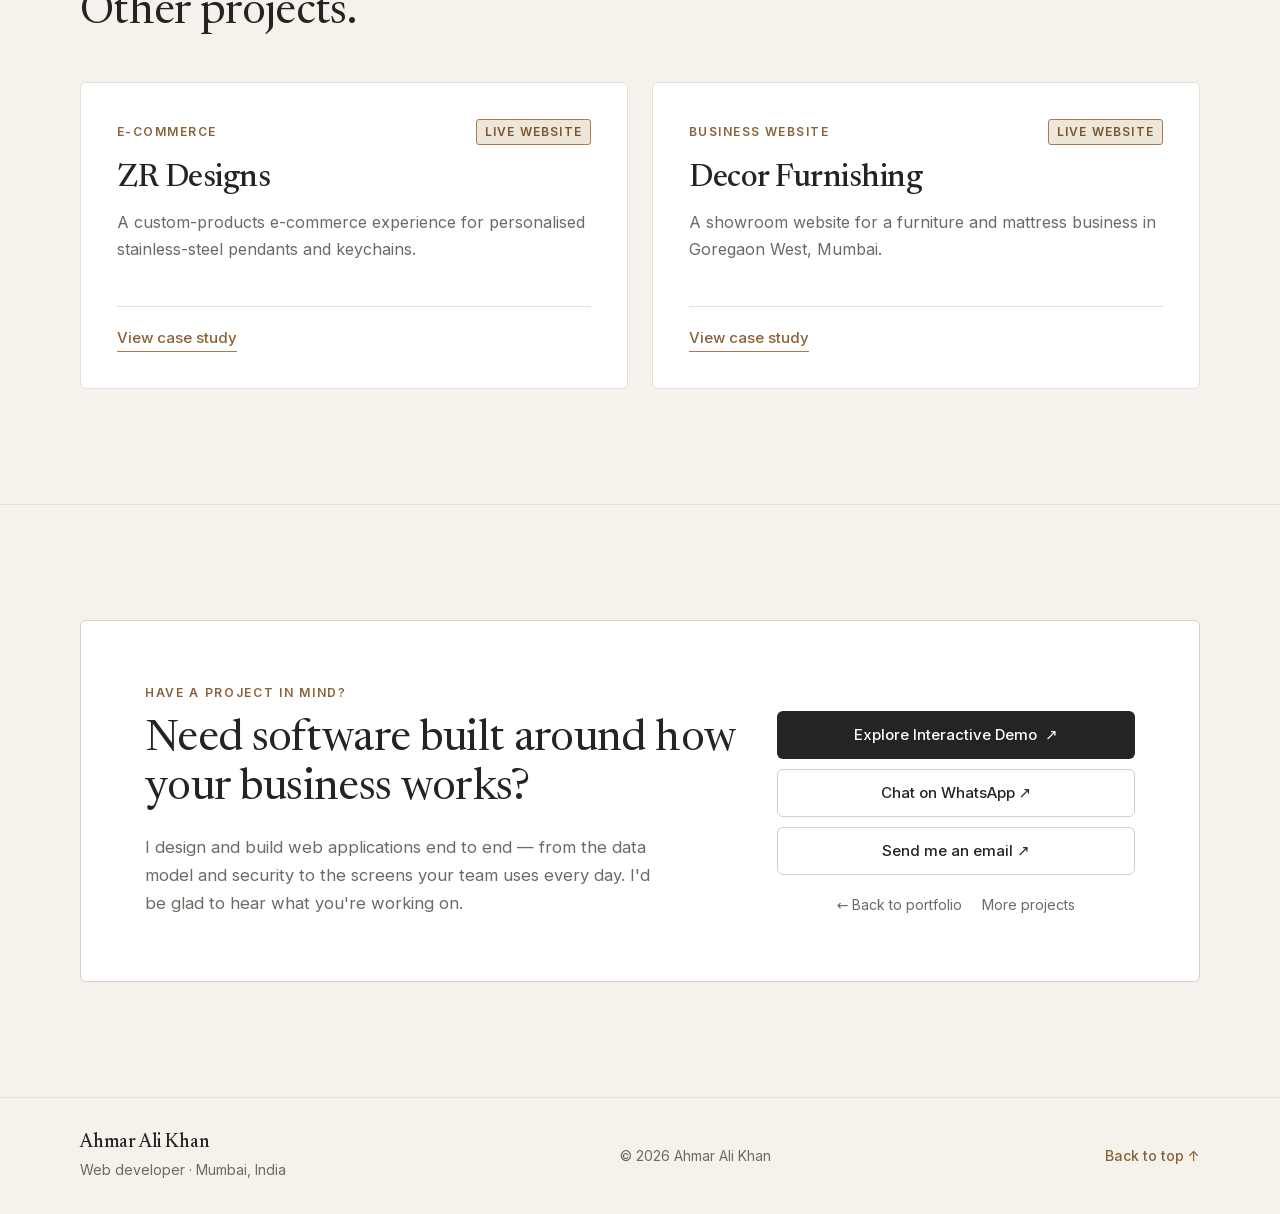
==== commit 02ea81aa: "feat(portfolio): implement P1 SEO, conversion and font-weight improvements - Homepage title, descrip" ====
--- a/crm-sales-system.html
+++ b/crm-sales-system.html
@@ -22,7 +22,7 @@
   <meta name="twitter:description" content="A live, multi-tenant CRM built with Next.js, TypeScript, PostgreSQL, Prisma and Better Auth, with a read-only interactive demo.">
   <meta name="twitter:image" content="https://ahmarr.github.io/assets/crm/crm-og-1200x630.jpg">
   <link rel="preload" href="assets/fonts/inter-latin-var.woff2" as="font" type="font/woff2" crossorigin>
-  <link rel="preload" href="assets/fonts/newsreader-latin-var.woff2" as="font" type="font/woff2" crossorigin>
+  <link rel="preload" href="assets/fonts/newsreader-latin-400-500.woff2" as="font" type="font/woff2" crossorigin>
   <link rel="preload" as="image" href="assets/crm/crm-dashboard-1600.webp" imagesrcset="assets/crm/crm-dashboard-960.webp 960w, assets/crm/crm-dashboard-1600.webp 1600w" imagesizes="(max-width: 760px) 100vw, 1120px">
   <link rel="stylesheet" href="assets/css/site.css">
 </head>
--- a/assets/css/site.css
+++ b/assets/css/site.css
@@ -3,9 +3,9 @@
    Tokens -> base -> layout -> components -> case-study modules -> responsive
    ========================================================================== */
 
-/* Self-hosted fonts (SIL Open Font License): Inter and Newsreader, latin subset, variable */
+/* Self-hosted fonts (SIL Open Font License): Inter (latin, variable) and Newsreader (latin, weights 400-500, optical size 16-72) */
 @font-face { font-family: "Inter"; font-style: normal; font-weight: 100 900; font-display: swap; src: url("../fonts/inter-latin-var.woff2") format("woff2"); }
-@font-face { font-family: "Newsreader"; font-style: normal; font-weight: 200 800; font-display: swap; src: url("../fonts/newsreader-latin-var.woff2") format("woff2"); }
+@font-face { font-family: "Newsreader"; font-style: normal; font-weight: 400 500; font-display: swap; src: url("../fonts/newsreader-latin-400-500.woff2") format("woff2"); }
 /* Metric-matched fallback so text does not jump when Inter loads */
 @font-face { font-family: "Inter Fallback"; src: local("Arial"); size-adjust: 107.12%; ascent-override: 90.49%; descent-override: 22.56%; line-gap-override: 0%; }
 
@@ -75,10 +75,10 @@
 .site-nav { position: sticky; top: 0; z-index: 30; background: rgba(245, 242, 236, 0.94); backdrop-filter: blur(10px); border-bottom: 1px solid var(--line); }
 .nav-inner { min-height: 68px; display: flex; align-items: center; justify-content: space-between; gap: 20px; }
 .brand { font: 500 21px/1 var(--serif); letter-spacing: -0.01em; color: var(--ink); }
-.nav-links { display: flex; align-items: center; gap: 28px; font-size: 14px; font-weight: 500; }
-.nav-links a { color: var(--ink-2); padding: 12px 0; }
+.nav-links { display: flex; align-items: center; gap: 12px; font-size: 14px; font-weight: 500; }
+.nav-links a { color: var(--ink-2); padding: 12px 8px; }
 .nav-links a:hover, .nav-links a[aria-current] { color: var(--ink); }
-.nav-links .nav-cta { color: var(--ink); border: 1px solid var(--line-2); border-radius: var(--radius); padding: 9px 16px; background: var(--surface); }
+.nav-links .nav-cta { color: var(--ink); border: 1px solid var(--line-2); border-radius: var(--radius); padding: 10px 16px; background: var(--surface); }
 .nav-links .nav-cta:hover { border-color: var(--bronze); }
 .nav-toggle { display: none; background: none; border: 1px solid var(--line-2); border-radius: var(--radius); padding: 8px 14px; font-size: 14px; font-weight: 500; cursor: pointer; min-height: 44px; }
 
@@ -97,9 +97,10 @@
 .link:hover, .text-link:hover { color: var(--ink); border-color: var(--ink); }
 
 /* Larger tap areas for small text links without changing layout */
-.link, .text-link, .crumb a, .contact-links a, .back-top, .brand { position: relative; }
-.link::before, .text-link::before, .crumb a::before, .contact-links a::before, .back-top::before, .brand::before { content: ""; position: absolute; inset: -14px -6px; }
+.link, .text-link, .crumb a, .contact-links a, .back-top, .brand, .meta dd a { position: relative; }
+.link::before, .text-link::before, .crumb a::before, .contact-links a::before, .back-top::before, .brand::before, .meta dd a::before { content: ""; position: absolute; inset: -12px -6px; }
 .text-link::before { inset: -6px -2px; }
+.brand::before, .crumb a::before { inset: -14px -6px; }
 
 /* Cards, badges, tags --------------------------------------------------- */
 .card, .panel { background: var(--surface); border: 1px solid var(--line); border-radius: var(--radius); }
@@ -194,6 +195,8 @@
 .layer h3 { font: 500 18px var(--serif); margin: 8px 0 4px; }
 .layer p { font-size: 14.5px; line-height: 1.6; margin: 0; }
 .layer.accent { border-color: var(--bronze); background: var(--bronze-soft); }
+.layer.accent .tag { color: var(--bronze-deep); }
+.layer.accent p { color: #57564F; }
 .side { display: grid; grid-template-columns: repeat(3, minmax(0, 1fr)); gap: 12px; margin-top: 12px; }
 .side .layer::before { display: none; }
 .arch-points { list-style: none; padding: 0; margin: 0; border-top: 1px solid var(--line-2); }
@@ -258,7 +261,7 @@
 .work-body h3 { font-size: clamp(26px, 3vw, 32px); margin: 0 0 12px; }
 .work-body p { font-size: 16px; line-height: 1.7; margin-bottom: 20px; }
 .work-body .tags { margin-top: auto; }
-.work-links { display: flex; flex-wrap: wrap; gap: 10px 24px; margin-top: 22px; padding-top: 18px; border-top: 1px solid var(--line); font-size: 15px; }
+.work-links { display: flex; flex-wrap: wrap; gap: 24px 24px; margin-top: 22px; padding-top: 18px; border-top: 1px solid var(--line); font-size: 15px; }
 .work-links .muted { color: var(--ink-2); font-size: 13px; margin-left: auto; align-self: center; }
 
 /* Home: hero and at-a-glance ------------------------------------------- */
@@ -293,10 +296,11 @@
 .explore { margin-top: 16px; padding: 30px; }
 .explore h3 { font-size: 26px; margin: 12px 0 10px; }
 .explore p { font-size: 15.5px; line-height: 1.7; max-width: var(--measure); }
-.services { display: grid; grid-template-columns: repeat(3, minmax(0, 1fr)); gap: 16px; }
+.services { display: grid; grid-template-columns: repeat(2, minmax(0, 1fr)); gap: 16px; }
 .service { padding: 28px; background: var(--surface); border: 1px solid var(--line); border-radius: var(--radius); }
 .service h3 { font-size: 23px; margin: 0 0 10px; }
 .service p { font-size: 15.5px; line-height: 1.7; margin: 0; }
+.service .link { display: inline-block; margin-top: 14px; font-size: 15px; }
 .about-grid { display: grid; grid-template-columns: 0.85fr 1.15fr; gap: clamp(36px, 6vw, 88px); }
 .about-title { font: 400 clamp(28px, 3.6vw, 40px)/1.2 var(--serif); letter-spacing: -0.015em; margin-top: 18px; color: var(--ink); }
 
@@ -309,7 +313,7 @@
 .contact-panel p { max-width: 520px; font-size: 16.5px; margin: 18px 0 0; }
 .contact-actions { display: flex; flex-direction: column; gap: 10px; }
 .contact-actions .btn { width: 100%; }
-.contact-links { display: flex; flex-wrap: wrap; gap: 8px 20px; justify-content: center; margin-top: 8px; font-size: 14px; color: var(--ink-2); }
+.contact-links { display: flex; flex-wrap: wrap; gap: 26px 20px; justify-content: center; margin-top: 8px; font-size: 14px; color: var(--ink-2); }
 .contact-links a:hover { color: var(--ink); text-decoration: underline; text-underline-offset: 3px; }
 footer { padding: 32px 0; border-top: 1px solid var(--line); }
 .footer-inner { display: flex; justify-content: space-between; align-items: center; gap: 16px; flex-wrap: wrap; font-size: 14px; color: var(--ink-2); }
@@ -323,7 +327,7 @@
 dialog.lightbox::backdrop { background: rgba(36, 37, 34, 0.72); }
 dialog.lightbox img { width: 100%; }
 .lb-bar { position: sticky; top: 0; display: flex; justify-content: space-between; align-items: center; gap: 12px; padding: 10px 16px; background: var(--surface); border-bottom: 1px solid var(--line); font-size: 13px; color: var(--ink-2); }
-.lb-close { background: none; border: 1px solid var(--line-2); border-radius: var(--radius); padding: 8px 14px; min-height: 40px; cursor: pointer; font-size: 13px; font-weight: 500; }
+.lb-close { background: none; border: 1px solid var(--line-2); border-radius: var(--radius); padding: 8px 14px; min-height: 44px; cursor: pointer; font-size: 13px; font-weight: 500; }
 .lb-close:hover { border-color: var(--bronze); }
 
 /* Lightbox on phones: show screenshots large enough to read, pan sideways */
